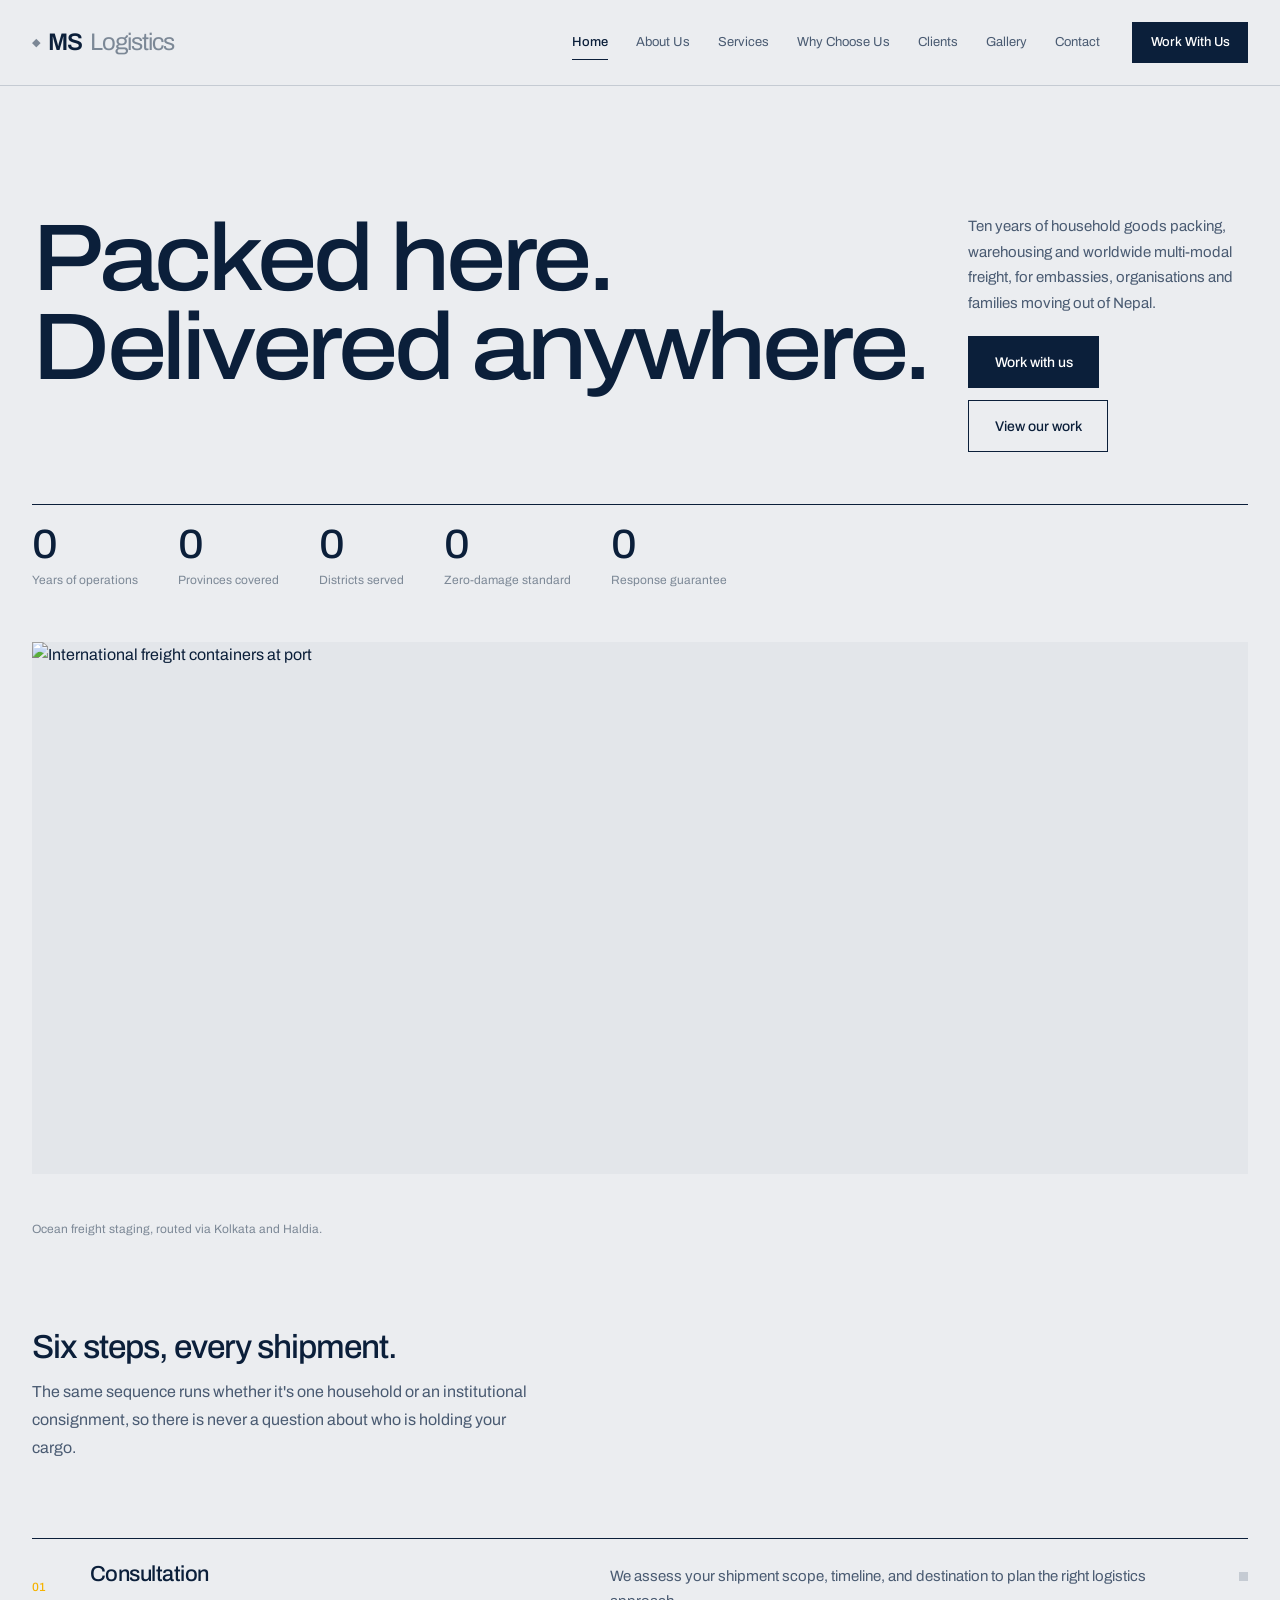
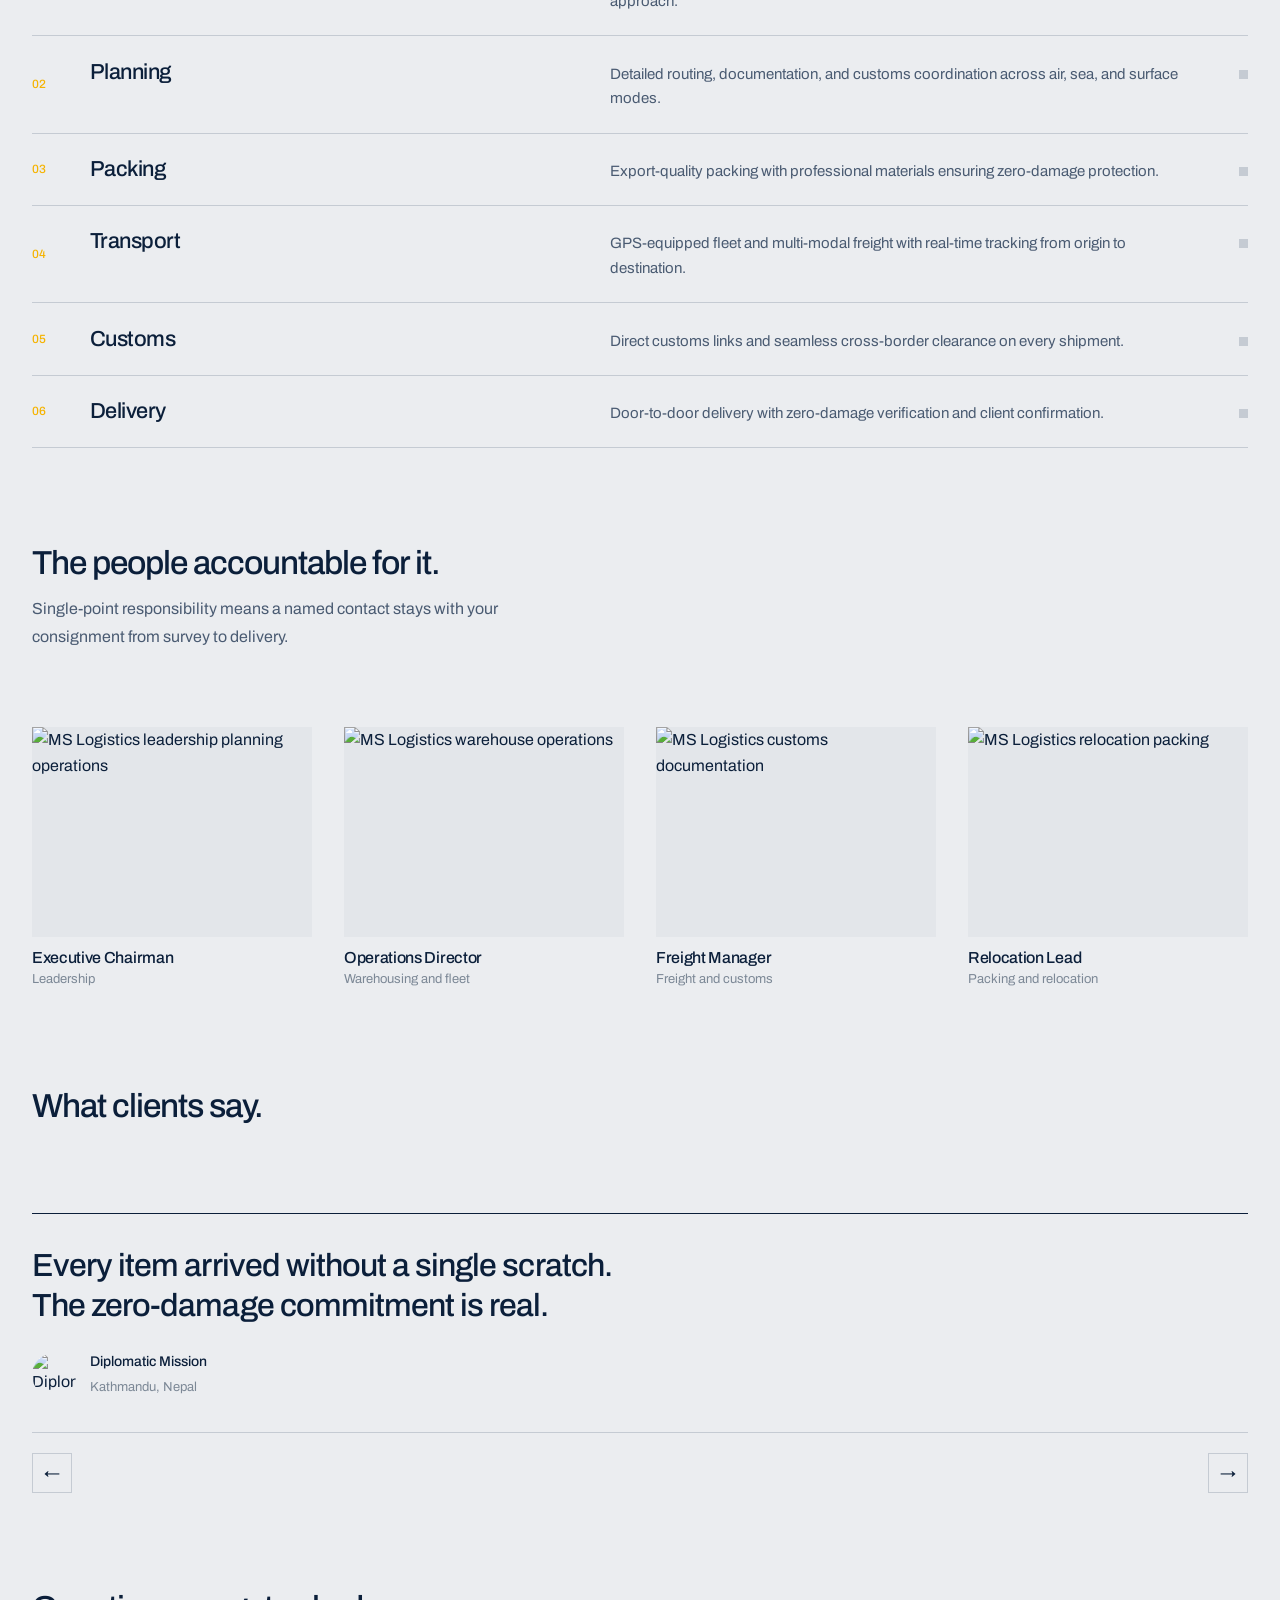
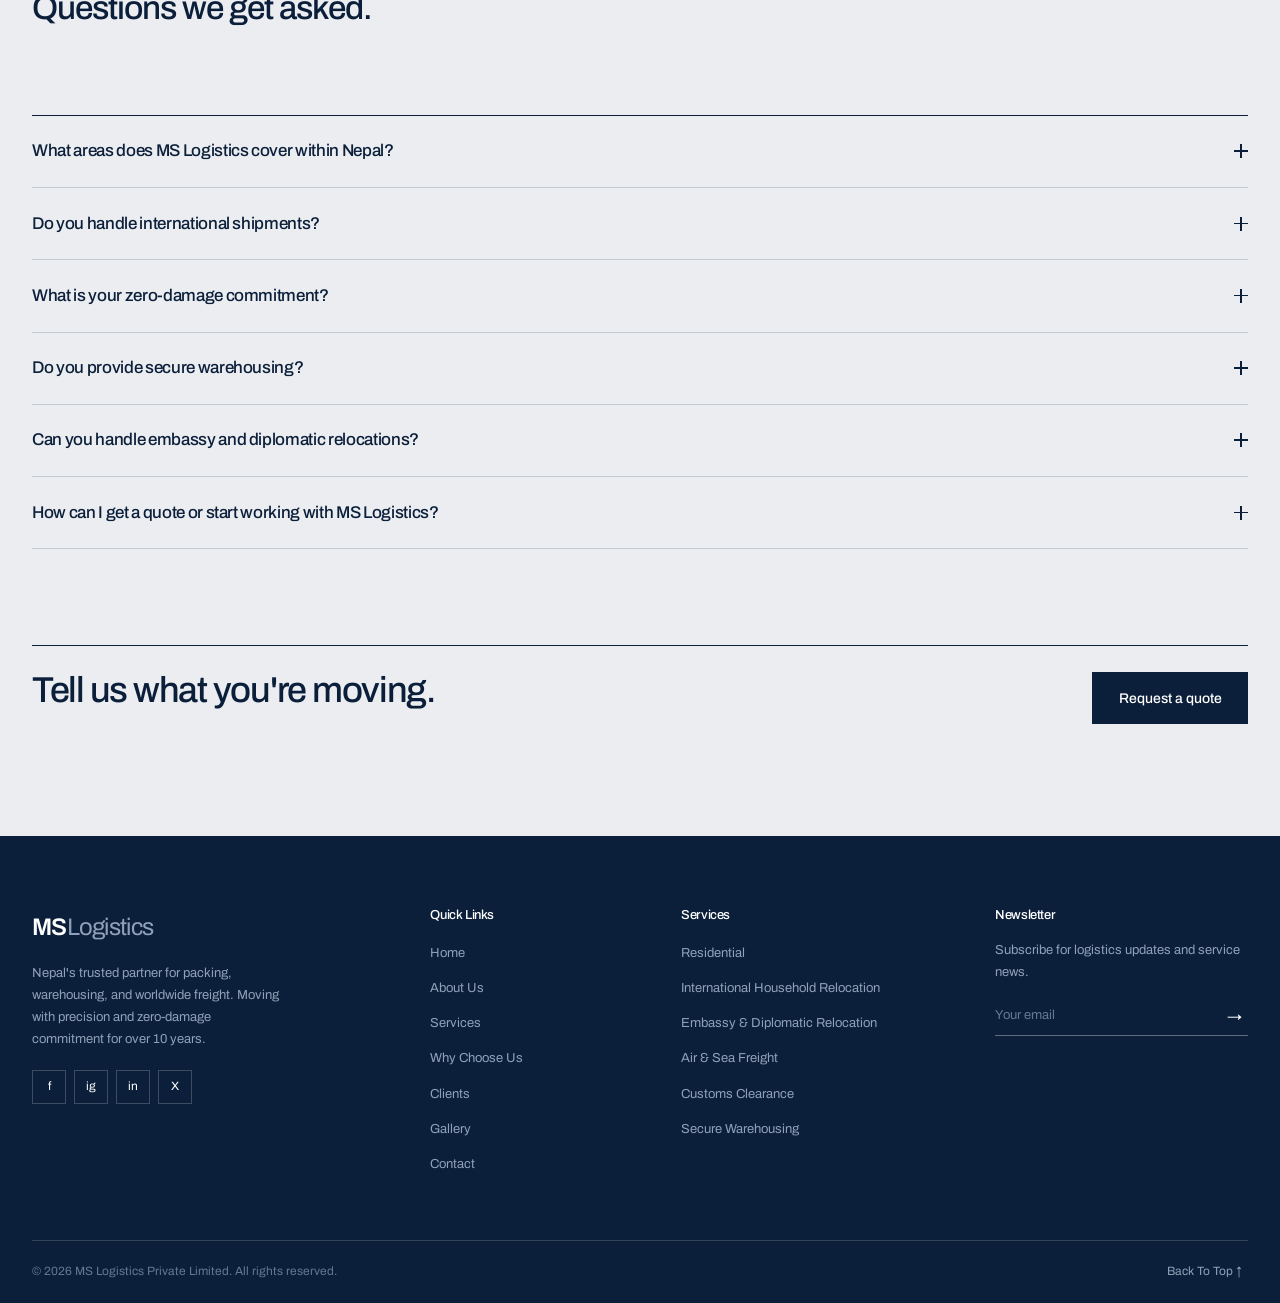
==== index.html @ 6d79c826 "Add files via upload" ====
<!DOCTYPE html>
<html lang="en">
<head>
  <meta charset="UTF-8">
  <meta name="viewport" content="width=device-width, initial-scale=1.0">
  <meta name="description" content="MS Logistics Private Limited. Nepal's trusted partner for packing, warehousing, and worldwide freight. Household relocation, diplomatic moves, customs clearance, and commercial logistics.">
  <meta name="keywords" content="logistics Nepal, relocation Nepal, freight forwarding, warehousing, customs clearance, packing services, international household relocation, embassy relocation, corporate relocation, air freight, sea freight, MS Logistics, cargo Nepal, cross-border logistics">
  <meta name="author" content="MS Logistics Private Limited">
  <meta property="og:title" content="MS Logistics Private Limited | Packing, Warehousing & Worldwide Freight">
  <meta property="og:description" content="Nepal's trusted partner for packing, warehousing, and worldwide freight. From a single-household move to institutional cargo, handled with precision, care, and zero-damage commitment.">
  <meta property="og:type" content="website">
  <meta property="og:image" content="images/freight-containers.jpg">
  <meta name="theme-color" content="#0B1F3A">
  <title>MS Logistics Private Limited | Packing, Warehousing & Worldwide Freight</title>
  <link rel="icon" href="data:image/svg+xml,%3Csvg xmlns='http://www.w3.org/2000/svg' viewBox='0 0 100 100'%3E%3Crect width='100' height='100' rx='20' fill='%230B1F3A'/%3E%3Ctext x='50' y='68' font-family='Archivo,Arial' font-size='52' font-weight='800' fill='white' text-anchor='middle'%3EMS%3C/text%3E%3C/svg%3E">
  <link rel="preconnect" href="https://fonts.googleapis.com">
  <link rel="preconnect" href="https://fonts.gstatic.com" crossorigin>
  <link href="https://fonts.googleapis.com/css2?family=Archivo:wdth,wght@75..125,400..700&display=swap" rel="stylesheet">
  <link rel="stylesheet" href="css/style.css">
  <link rel="stylesheet" href="css/animations.css">
  <link rel="stylesheet" href="css/responsive.css">
</head>
<body>

  <!-- Loading Screen -->
  <div class="loader" id="loader" aria-hidden="true">
    <div class="loader__inner">
      <div class="loader__logo">MS<span>Logistics</span></div>
      <div class="loader__bar">
        <div class="loader__progress" id="loaderProgress"></div>
      </div>
      <p class="loader__text">Moving With Precision...</p>
    </div>
  </div>

  <!-- Scroll Progress Bar -->
  <div class="scroll-progress" id="scrollProgress" role="progressbar" aria-valuemin="0" aria-valuemax="100" aria-valuenow="0" aria-label="Page scroll progress"></div>

  <!-- Header -->
  <header class="header" id="header" role="banner">
    <div class="container header__container">
      <a href="index.html" class="header__logo" aria-label="MS Logistics Private Limited Home">
        <span class="header__logo-icon">&#9670;</span>
        MS<span>Logistics</span>
      </a>
      <nav class="header__nav" id="mainNav" role="navigation" aria-label="Main navigation">
        <ul class="header__menu">
          <li><a href="index.html" class="header__link active">Home</a></li>
          <li><a href="about-us.html" class="header__link">About Us</a></li>
          <li><a href="services.html" class="header__link">Services</a></li>
          <li><a href="why-choose-us.html" class="header__link">Why Choose Us</a></li>
          <li><a href="clients.html" class="header__link">Clients</a></li>
          <li><a href="gallery.html" class="header__link">Gallery</a></li>
          <li><a href="contact.html" class="header__link">Contact</a></li>
        </ul>
      </nav>
      <a href="contact.html" class="btn btn--primary header__cta">Work With Us</a>
      <button class="header__hamburger" id="hamburgerBtn" aria-label="Toggle menu" aria-expanded="false" aria-controls="mainNav">
        <span></span>
        <span></span>
        <span></span>
      </button>
    </div>
  </header>

  <main id="main">

    <section class="lede">
      <div class="container grid12">
        <div class="lede__head">
          <h1 class="lede__title">
            <span class="line"><span>Packed here.</span></span>
            <span class="line"><span>Delivered anywhere.</span></span>
          </h1>
        </div>
        <div class="lede__aside">
          <p class="lede__text">Ten years of household goods packing, warehousing and worldwide multi-modal freight, for embassies, organisations and families moving out of Nepal.</p>
          <div class="lede__actions">
            <a href="contact.html" class="btn btn--primary">Work with us</a>
            <a href="gallery.html" class="btn btn--outline">View our work</a>
          </div>
        </div>
      </div>
    </section>

    <section class="lede" id="stats" style="padding-top:0">
      <div class="container grid12">
        <div class="figures" style="margin-top:0">
          <div class="stats__item">
            <span class="stats__number" data-target="10" data-suffix="+">0</span>
            <span class="stats__label">Years of operations</span>
          </div>
          <div class="stats__item">
            <span class="stats__number" data-target="7" data-suffix="">0</span>
            <span class="stats__label">Provinces covered</span>
          </div>
          <div class="stats__item">
            <span class="stats__number" data-target="77" data-suffix="">0</span>
            <span class="stats__label">Districts served</span>
          </div>
          <div class="stats__item">
            <span class="stats__number" data-target="100" data-suffix="%">0</span>
            <span class="stats__label">Zero-damage standard</span>
          </div>
          <div class="stats__item">
            <span class="stats__number" data-target="24" data-suffix="/7">0</span>
            <span class="stats__label">Response guarantee</span>
          </div>
        </div>
      </div>
    </section>

    <section class="band">
      <div class="container grid12">
        <div class="band__media">
          <img src="images/freight-containers.jpg" alt="International freight containers at port">
          <div class="curtain"></div>
        </div>
        <p class="band__caption">Ocean freight staging, routed via Kolkata and Haldia.</p>
      </div>
    </section>

    <section class="manifest" id="process">
      <div class="container grid12">
        <div class="blockhead">
          <h2 class="blockhead__title">Six steps, every shipment.</h2>
          <p class="blockhead__desc">The same sequence runs whether it's one household or an institutional consignment, so there is never a question about who is holding your cargo.</p>
        </div>
        <ul class="manifest__list">
        <li class="row" style="--i:0">
          <span class="row__index">01</span>
          <span class="row__claim">Consultation</span>
          <span class="row__proof">We assess your shipment scope, timeline, and destination to plan the right logistics approach.</span>
          <span class="row__mark" aria-hidden="true"></span>
        </li>
        <li class="row" style="--i:1">
          <span class="row__index">02</span>
          <span class="row__claim">Planning</span>
          <span class="row__proof">Detailed routing, documentation, and customs coordination across air, sea, and surface modes.</span>
          <span class="row__mark" aria-hidden="true"></span>
        </li>
        <li class="row" style="--i:2">
          <span class="row__index">03</span>
          <span class="row__claim">Packing</span>
          <span class="row__proof">Export-quality packing with professional materials ensuring zero-damage protection.</span>
          <span class="row__mark" aria-hidden="true"></span>
        </li>
        <li class="row" style="--i:3">
          <span class="row__index">04</span>
          <span class="row__claim">Transport</span>
          <span class="row__proof">GPS-equipped fleet and multi-modal freight with real-time tracking from origin to destination.</span>
          <span class="row__mark" aria-hidden="true"></span>
        </li>
        <li class="row" style="--i:4">
          <span class="row__index">05</span>
          <span class="row__claim">Customs</span>
          <span class="row__proof">Direct customs links and seamless cross-border clearance on every shipment.</span>
          <span class="row__mark" aria-hidden="true"></span>
        </li>
        <li class="row" style="--i:5">
          <span class="row__index">06</span>
          <span class="row__claim">Delivery</span>
          <span class="row__proof">Door-to-door delivery with zero-damage verification and client confirmation.</span>
          <span class="row__mark" aria-hidden="true"></span>
        </li>
        </ul>
      </div>
    </section>

    <section class="manifest">
      <div class="container grid12">
        <div class="blockhead">
          <h2 class="blockhead__title">The people accountable for it.</h2>
          <p class="blockhead__desc">Single-point responsibility means a named contact stays with your consignment from survey to delivery.</p>
        </div>
        <div class="plates plates--4">
          <article class="plate">
            <div class="plate__media"><img src="images/logistics-office.jpg" alt="MS Logistics leadership planning operations" loading="lazy"></div>
            <h3 class="plate__name">Executive Chairman</h3>
            <p class="plate__meta">Leadership</p>
          </article>
          <article class="plate">
            <div class="plate__media"><img src="images/secure-warehouse.jpg" alt="MS Logistics warehouse operations" loading="lazy"></div>
            <h3 class="plate__name">Operations Director</h3>
            <p class="plate__meta">Warehousing and fleet</p>
          </article>
          <article class="plate">
            <div class="plate__media"><img src="images/relocation-packing.jpg" alt="MS Logistics customs documentation" loading="lazy"></div>
            <h3 class="plate__name">Freight Manager</h3>
            <p class="plate__meta">Freight and customs</p>
          </article>
          <article class="plate">
            <div class="plate__media"><img src="images/relocation-packing-v2.jpg" alt="MS Logistics relocation packing" loading="lazy"></div>
            <h3 class="plate__name">Relocation Lead</h3>
            <p class="plate__meta">Packing and relocation</p>
          </article>
        </div>
      </div>
    </section>

    <section class="manifest" id="testimonials">
      <div class="container grid12">
        <div class="blockhead">
          <h2 class="blockhead__title">What clients say.</h2>
        </div>
        <div class="full testimonials__slider" id="testimonialSlider">
          <div class="testimonials__track" id="testimonialTrack">
            <div class="testimonial-slide">
              <blockquote class="testimonial-slide__text">Every item arrived without a single scratch. The zero-damage commitment is real.</blockquote>
              <div class="testimonial-slide__author">
                <img src="images/logistics-office.jpg" alt="Diplomatic mission representative" class="testimonial-slide__photo" loading="lazy">
                <div><strong>Diplomatic Mission</strong><span>Kathmandu, Nepal</span></div>
              </div>
            </div>
            <div class="testimonial-slide">
              <blockquote class="testimonial-slide__text">Our household move from Nepal to India was coordinated flawlessly, clearance included.</blockquote>
              <div class="testimonial-slide__author">
                <img src="images/relocation-packing-v2.jpg" alt="Relocation client" class="testimonial-slide__photo" loading="lazy">
                <div><strong>Relocating Family</strong><span>Kathmandu to New Delhi</span></div>
              </div>
            </div>
            <div class="testimonial-slide">
              <blockquote class="testimonial-slide__text">They finished our office move ahead of schedule with zero business disruption.</blockquote>
              <div class="testimonial-slide__author">
                <img src="images/cargo-truck.jpg" alt="Corporate logistics client" class="testimonial-slide__photo" loading="lazy">
                <div><strong>Corporate Client</strong><span>Lalitpur, Nepal</span></div>
              </div>
            </div>
            <div class="testimonial-slide">
              <blockquote class="testimonial-slide__text">Climate-controlled storage with full inventory tracking. Complete peace of mind.</blockquote>
              <div class="testimonial-slide__author">
                <img src="images/freight-containers.jpg" alt="INGO operations client" class="testimonial-slide__photo" loading="lazy">
                <div><strong>INGO Operations</strong><span>Kathmandu, Nepal</span></div>
              </div>
            </div>
          </div>
          <div class="testimonials__controls">
            <button class="testimonials__btn testimonials__btn--prev" id="testimonialPrev" aria-label="Previous testimonial">&larr;</button>
            <div class="testimonials__dots" id="testimonialDots" role="tablist" aria-label="Testimonial navigation"></div>
            <button class="testimonials__btn testimonials__btn--next" id="testimonialNext" aria-label="Next testimonial">&rarr;</button>
          </div>
        </div>
      </div>
    </section>

    <section class="manifest" id="faq">
      <div class="container grid12">
        <div class="blockhead">
          <h2 class="blockhead__title">Questions we get asked.</h2>
        </div>
        <div class="full faq__list" id="faqList">
          <div class="faq__item">
            <button class="faq__question" aria-expanded="false">
              <span>What areas does MS Logistics cover within Nepal?</span>
              <span class="faq__icon" aria-hidden="true"></span>
            </button>
            <div class="faq__answer">
              <p>We cover all 7 provinces and 77 districts of Nepal, from Mechi to Mahakali, and across Terai to Mountain regions. Our domestic network ensures door-to-door delivery nationwide.</p>
            </div>
          </div>
          <div class="faq__item">
            <button class="faq__question" aria-expanded="false">
              <span>Do you handle international shipments?</span>
              <span class="faq__icon" aria-hidden="true"></span>
            </button>
            <div class="faq__answer">
              <p>Yes. We provide global air freight via Tribhuvan International Airport (TIA) and ocean freight via Kolkata and Haldia ports, with full cross-border customs coordination including shipments to India.</p>
            </div>
          </div>
          <div class="faq__item">
            <button class="faq__question" aria-expanded="false">
              <span>What is your zero-damage commitment?</span>
              <span class="faq__icon" aria-hidden="true"></span>
            </button>
            <div class="faq__answer">
              <p>Our zero-damage standard means absolute accountability and single-point responsibility on every shipment. We use export-quality packing and professional handling to ensure your goods arrive intact.</p>
            </div>
          </div>
          <div class="faq__item">
            <button class="faq__question" aria-expanded="false">
              <span>Do you provide secure warehousing?</span>
              <span class="faq__icon" aria-hidden="true"></span>
            </button>
            <div class="faq__answer">
              <p>Yes. We operate climate-controlled, GPS-monitored storage hubs in New Baneshwor (Kathmandu) and Balkumari (Lalitpur) with 24/7 security and full inventory tracking.</p>
            </div>
          </div>
          <div class="faq__item">
            <button class="faq__question" aria-expanded="false">
              <span>Can you handle embassy and diplomatic relocations?</span>
              <span class="faq__icon" aria-hidden="true"></span>
            </button>
            <div class="faq__answer">
              <p>Absolutely. We provide confidential, protocol-aware diplomatic moves with direct customs links and secure, discreet handling trusted by embassies and diplomatic missions.</p>
            </div>
          </div>
          <div class="faq__item">
            <button class="faq__question" aria-expanded="false">
              <span>How can I get a quote or start working with MS Logistics?</span>
              <span class="faq__icon" aria-hidden="true"></span>
            </button>
            <div class="faq__answer">
              <p>Reach out via our contact form, email mslogistic145@gmail.com, or call +977-9801812221 or +977-9840267963. Our team responds 24/7 to coordinate your shipment.</p>
            </div>
          </div>
        </div>
      </div>
    </section>

    <section class="close">
      <div class="container grid12">
        <div class="close__inner close__inner--wide">
          <p class="close__text">Tell us what you're moving.</p>
          <a href="contact.html" class="btn btn--primary">Request a quote</a>
        </div>
      </div>
    </section>

  </main>

  <!-- Footer -->
  <footer class="footer" role="contentinfo">
    <div class="container">
      <div class="footer__grid">
        <div class="footer__col">
          <a href="index.html" class="footer__logo">MS<span>Logistics</span></a>
          <p class="footer__desc">Nepal's trusted partner for packing, warehousing, and worldwide freight. Moving with precision and zero-damage commitment for over 10 years.</p>
          <div class="footer__social">
            <a href="#" aria-label="Facebook">f</a>
            <a href="#" aria-label="Instagram">ig</a>
            <a href="#" aria-label="LinkedIn">in</a>
            <a href="#" aria-label="Twitter">X</a>
          </div>
        </div>
        <div class="footer__col">
          <h4 class="footer__title">Quick Links</h4>
          <ul class="footer__links">
            <li><a href="index.html">Home</a></li>
            <li><a href="about-us.html">About Us</a></li>
            <li><a href="services.html">Services</a></li>
            <li><a href="why-choose-us.html">Why Choose Us</a></li>
            <li><a href="clients.html">Clients</a></li>
            <li><a href="gallery.html">Gallery</a></li>
            <li><a href="contact.html">Contact</a></li>
          </ul>
        </div>
        <div class="footer__col">
          <h4 class="footer__title">Services</h4>
          <ul class="footer__links">
            <li><a href="services.html">Residential</a></li>
            <li><a href="services.html">International Household Relocation</a></li>
            <li><a href="services.html">Embassy &amp; Diplomatic Relocation</a></li>
            <li><a href="services.html">Air &amp; Sea Freight</a></li>
            <li><a href="services.html">Customs Clearance</a></li>
            <li><a href="services.html">Secure Warehousing</a></li>
          </ul>
        </div>
        <div class="footer__col">
          <h4 class="footer__title">Newsletter</h4>
          <p class="footer__newsletter-text">Subscribe for logistics updates and service news.</p>
          <form class="footer__newsletter" id="newsletterForm">
            <input type="email" placeholder="Your email" aria-label="Email for newsletter" required>
            <button type="submit" aria-label="Subscribe">&#8594;</button>
          </form>
        </div>
      </div>
      <div class="footer__bottom">
        <p>&copy; 2026 MS Logistics Private Limited. All rights reserved.</p>
        <button class="footer__top" id="backToTop" aria-label="Back to top">Back To Top &#8593;</button>
      </div>
    </div>
  </footer>

  <!-- Custom Cursor -->
  <div class="cursor-dot" id="cursorDot" aria-hidden="true"></div>
  <div class="cursor-ring" id="cursorRing" aria-hidden="true"></div>

  <script src="js/main.js" defer></script>
  <script src="js/animation.js" defer></script>
  <script src="js/interact.js" defer></script>
  <script src="js/enhance.js" defer></script>
  <script src="js/counter.js" defer></script>
  <script src="js/slider.js" defer></script>
  <script src="js/faq.js" defer></script>
</body>
</html>
---- css/style.css ----
/* ==========================================================================
   MS Logistics — style.css
   Manifest system: navy on paper grey, hairline rules, Archivo.
   Class names match the existing markup, so the site JS keeps working.
   ========================================================================== */

:root{
  --ink:#0B1F3A;
  --ink-70:#4A5B72;
  --ink-45:#7C8896;
  --rule:#C5CBD3;
  --rule-soft:#D7DCE2;
  --paper:#EBEDF0;
  --field:#E3E6EA;
  --object:#F4F6F8;
  --signal:#F5B301;
  --white:#FFFFFF;

  --gutter:2rem;
  --maxw:1320px;
  --header-h:72px;
  --ease:cubic-bezier(.22,.61,.36,1);
}

*,*::before,*::after{box-sizing:border-box}

html{
  -webkit-text-size-adjust:100%;
  scroll-behavior:smooth;
  scroll-padding-top:6rem;
}

body{
  margin:0;
  background:var(--paper);
  color:var(--ink);
  font-family:"Archivo",system-ui,-apple-system,"Segoe UI",sans-serif;
  font-size:1rem;
  line-height:1.65;
  -webkit-font-smoothing:antialiased;
  overflow-x:hidden;
}

body.nav-open{overflow:hidden}

h1,h2,h3,h4{margin:0 0 .6em;font-weight:500;line-height:1.15;letter-spacing:-.03em;color:var(--ink)}
p{margin:0 0 1rem}
ul{margin:0;padding:0;list-style:none}
a{color:inherit;text-decoration:none;transition:color .2s var(--ease)}
img{display:block;max-width:100%;height:auto}
button{font:inherit;color:inherit;background:none;border:0;cursor:pointer}
:focus-visible{outline:2px solid var(--ink);outline-offset:4px}

.container{width:100%;max-width:var(--maxw);margin-inline:auto;padding-inline:var(--gutter)}

/* Section furniture ---------------------------------------------------- */

.section{padding-block:clamp(3.5rem,8vw,7rem)}
.section--grey{background:var(--field)}

.section__header{max-width:64ch;margin-bottom:clamp(2rem,4vw,3.25rem)}
.section__tag{display:block;margin-bottom:.75rem;font-size:.8125rem;font-weight:500;color:var(--ink-45)}
.section__title{margin:0 0 1rem;font-size:clamp(1.75rem,3.6vw,2.75rem);font-stretch:106%}
.section__desc{margin:0;font-size:1.0625rem;line-height:1.7;color:var(--ink-70);max-width:60ch}
.section__tag--main{font-size:clamp(1.75rem,3.6vw,2.75rem);font-weight:500;color:var(--ink);padding-bottom:1rem;margin-bottom:1.25rem;position:relative}
.section__tag--main::after{content:"";position:absolute;left:0;bottom:0;width:64px;height:4px;background:var(--signal)}

/* Buttons -------------------------------------------------------------- */

.btn{display:inline-flex;align-items:center;justify-content:center;gap:.5rem;padding:.85rem 1.6rem;font-size:.875rem;font-weight:500;white-space:nowrap;border:1px solid transparent;transition:background .2s var(--ease),color .2s var(--ease),border-color .2s var(--ease)}
.btn--primary{background:var(--ink);color:#fff}
.btn--primary:hover{background:#17395F}
.btn--outline{border-color:var(--ink);color:var(--ink)}
.btn--outline:hover{background:var(--ink);color:#fff}
.btn--white{background:#fff;color:var(--ink)}
.btn--white:hover{background:var(--signal)}
.btn--lg{padding:1rem 2.25rem;font-size:.9375rem}
.btn--full{width:100%}

/* Loader --------------------------------------------------------------- */

.loader{position:fixed;inset:0;z-index:200;display:grid;place-items:center;background:var(--ink)}
.loader.is-done,.loader.loaded,.loader.hidden{opacity:0;visibility:hidden}
.loader__inner{text-align:center}
.loader__logo{font-size:1.5rem;font-weight:600;letter-spacing:-.03em;color:#fff}
.loader__logo span{font-weight:400;color:#8FA1B8}
.loader__bar{width:180px;height:2px;margin:1.1rem auto .8rem;background:rgba(255,255,255,.2);overflow:hidden}
.loader__progress{width:0;height:100%;background:var(--signal)}
.loader__text{margin:0;font-size:.75rem;color:#8FA1B8}

.scroll-progress{position:fixed;top:0;left:0;z-index:120;width:0;height:2px;background:var(--signal)}

/* Header --------------------------------------------------------------- */

.header{position:sticky;top:0;z-index:100;height:var(--header-h);background:var(--paper);border-bottom:1px solid var(--rule)}
.header__container{display:flex;align-items:center;gap:2rem;height:100%}
.header__logo{display:inline-flex;align-items:center;gap:.5rem;font-size:1.0625rem;font-weight:600;letter-spacing:-.03em}
.header__logo span{font-weight:400;color:var(--ink-45)}
.header__logo-icon{font-size:.5rem;color:var(--signal)}
.header__nav{margin-left:auto}
.header__menu{display:flex;align-items:center;gap:1.75rem}
.header__link{position:relative;display:inline-block;padding-block:.4rem;font-size:.8125rem;color:var(--ink-70)}
.header__link:hover{color:var(--ink)}
.header__link.active{color:var(--ink);font-weight:500;box-shadow:inset 0 -1px 0 var(--ink)}
.header__cta{padding:.55rem 1.1rem;font-size:.8125rem}
.header__hamburger{display:none;flex-direction:column;justify-content:center;gap:5px;width:40px;height:40px;margin-left:auto}
.header__hamburger span{display:block;height:1.5px;background:var(--ink);transition:transform .3s var(--ease),opacity .2s var(--ease)}

/* Hero ----------------------------------------------------------------- */

.hero{position:relative;padding-block:clamp(3.5rem,9vw,7rem) clamp(3rem,6vw,5rem);overflow:hidden}
.hero__bg-shapes,.hero__shape{display:none}
.hero__logistics-background{position:absolute;inset:0;pointer-events:none;color:var(--ink);opacity:.13}
.hero__logistics-svg{width:100%;height:100%}
.hero__route{stroke-width:1.2}
.hero__route--optional{opacity:.5}
.hero__route-highlight{stroke-width:2;opacity:.35}
.hero__route-shipment{fill:var(--signal)}
.hero__container{position:relative;display:grid;grid-template-columns:minmax(0,1.05fr) minmax(0,.95fr);gap:clamp(2rem,5vw,4rem);align-items:center}
.hero__title{margin:0 0 1.25rem;font-size:clamp(2.25rem,5.6vw,4.5rem);line-height:.98;font-weight:500;font-stretch:110%;letter-spacing:-.045em}
.hero__title-accent{display:block}
.hero__typing{display:block;color:var(--ink-45)}
.hero__desc{max-width:48ch;font-size:1rem;line-height:1.7;color:var(--ink-70)}
.hero__buttons{display:flex;flex-wrap:wrap;gap:.75rem;margin-top:1.75rem}
.hero__badge,.hero__trust{display:none}
.hero__visual{position:relative}
.hero__image-wrapper{overflow:hidden;background:var(--field)}
.hero__image{width:100%;aspect-ratio:4/3;object-fit:cover}
.hero__float-card{position:absolute;padding:.85rem 1rem;max-width:210px}
.hero__float-card strong{display:block;font-size:.9375rem;font-weight:500}
.hero__float-card span{display:block;font-size:.75rem;line-height:1.5;color:#B7C4D3}
.hero__float-stars{display:none}
.hero__float-card--1{top:1rem;left:-1rem}
.hero__float-card--2{bottom:4.5rem;right:-1rem}
.hero__float-card--3{bottom:1rem;left:1.5rem}
.glass{background:rgba(11,31,58,.92);color:#fff;border:1px solid rgba(255,255,255,.16)}

/* Stats ---------------------------------------------------------------- */

.stats{padding-bottom:clamp(3rem,6vw,5rem)}
.stats__container{display:grid;grid-template-columns:repeat(5,minmax(0,1fr));gap:1.5rem;padding-top:1.5rem;border-top:1px solid var(--ink)}
.stats__number{display:block;font-size:clamp(1.5rem,2.8vw,2.5rem);font-weight:500;font-stretch:106%;letter-spacing:-.04em;line-height:1}
.stats__label{display:block;margin-top:.4rem;font-size:.75rem;color:var(--ink-45)}

/* Process timeline ----------------------------------------------------- */

.timeline{position:relative;display:grid;grid-template-columns:repeat(3,minmax(0,1fr));border-top:1px solid var(--ink)}
.timeline__line{display:none}
.timeline__item{padding:1.5rem 1.5rem 1.75rem 0;border-bottom:1px solid var(--rule)}
.timeline__item + .timeline__item{border-left:1px solid var(--rule);padding-left:1.5rem}
.timeline__number{font-size:.75rem;font-weight:500;color:var(--signal);margin-bottom:.75rem}
.timeline__icon{display:none}
.timeline__title{margin:0 0 .4rem;font-size:1.125rem}
.timeline__desc{margin:0;font-size:.875rem;line-height:1.65;color:var(--ink-70)}

/* Video band ----------------------------------------------------------- */

.video-section{position:relative;padding-block:clamp(4rem,9vw,7rem);overflow:hidden}
.video-section__bg{position:absolute;inset:0;background:var(--ink)}
.video-section__bg img{width:100%;height:100%;object-fit:cover;opacity:.35}
.video-section__overlay{position:absolute;inset:0;background:rgba(11,31,58,.55)}
.video-section__content{position:relative;max-width:44ch}
.video-section__title{color:#fff;font-size:clamp(1.75rem,3.4vw,2.5rem)}
.video-section__desc{color:#C4D0DE;font-size:1rem}
.video-section__play{display:inline-grid;place-items:center;width:58px;height:58px;margin-top:1rem;border:1px solid rgba(255,255,255,.5);color:#fff;transition:background .2s var(--ease),color .2s var(--ease)}
.video-section__play:hover{background:#fff;color:var(--ink)}

/* Team ----------------------------------------------------------------- */

.team__grid{display:grid;grid-template-columns:repeat(4,minmax(0,1fr));gap:var(--gutter)}
.team-card__image{position:relative;overflow:hidden;background:var(--object)}
.team-card__image img{width:100%;aspect-ratio:3/4;object-fit:cover;transition:transform .6s var(--ease)}
.team-card:hover .team-card__image img{transform:scale(1.03)}
.team-card__social{position:absolute;left:0;right:0;bottom:0;display:flex;gap:.5rem;padding:.75rem;background:rgba(11,31,58,.9);transform:translateY(100%);transition:transform .3s var(--ease)}
.team-card:hover .team-card__social{transform:none}
.team-card__social a{font-size:.75rem;color:#fff}
.team-card__name{margin:.9rem 0 .15rem;font-size:1rem}
.team-card__role{margin:0;font-size:.8125rem;color:var(--ink-45)}

/* Testimonials --------------------------------------------------------- */

.testimonials__slider{overflow:hidden;border-top:1px solid var(--ink);padding-top:2rem}
.testimonials__track{display:flex;transition:transform .6s var(--ease)}
.testimonial-slide{flex:0 0 100%;padding-right:var(--gutter)}
.testimonial-slide__stars{display:none}
.testimonial-slide__text{margin:0 0 1.5rem;max-width:34ch;font-size:clamp(1.25rem,2.6vw,2rem);font-weight:500;line-height:1.25;letter-spacing:-.03em}
.testimonial-slide__author{display:flex;align-items:center;gap:.85rem}
.testimonial-slide__photo{width:44px;height:44px;object-fit:cover;border-radius:50%}
.testimonial-slide__author strong{display:block;font-size:.875rem;font-weight:500}
.testimonial-slide__author span{font-size:.8125rem;color:var(--ink-45)}
.testimonials__controls{display:flex;align-items:center;gap:1rem;margin-top:2rem;padding-top:1.25rem;border-top:1px solid var(--rule)}
.testimonials__btn{width:40px;height:40px;border:1px solid var(--rule);transition:background .2s var(--ease),color .2s var(--ease)}
.testimonials__btn:hover{background:var(--ink);color:#fff;border-color:var(--ink)}
.testimonials__dots{display:flex;gap:.5rem;margin-left:auto}
.testimonials__dots button{width:8px;height:8px;background:var(--rule)}
.testimonials__dots button.active{background:var(--signal)}

/* FAQ ------------------------------------------------------------------ */

.faq__list{border-top:1px solid var(--ink)}
.faq__item{border-bottom:1px solid var(--rule)}
.faq__question{display:flex;align-items:center;justify-content:space-between;gap:1.5rem;width:100%;padding:1.35rem 0;text-align:left;font-size:1.0625rem;font-weight:500;letter-spacing:-.02em;transition:padding-left .25s var(--ease)}
.faq__question:hover{padding-left:.6rem}
.faq__icon{position:relative;flex:none;width:14px;height:14px}
.faq__icon::before,.faq__icon::after{content:"";position:absolute;background:var(--ink);transition:transform .3s var(--ease)}
.faq__icon::before{top:6px;left:0;width:14px;height:1.5px}
.faq__icon::after{left:6px;top:0;width:1.5px;height:14px}
.faq__question[aria-expanded="true"] .faq__icon::after{transform:scaleY(0)}
.faq__answer{max-height:0;overflow:hidden;transition:max-height .4s var(--ease)}
.faq__answer p{margin:0 0 1.35rem;max-width:70ch;font-size:.9375rem;line-height:1.7;color:var(--ink-70)}

/* Call to action ------------------------------------------------------- */

.cta{padding-block:clamp(3.5rem,7vw,6rem);background:var(--ink);color:#fff}
.cta__shapes,.cta__shape{display:none}
.cta__container{max-width:34ch}
.cta__title{color:#fff;font-size:clamp(1.75rem,3.6vw,2.75rem)}
.cta__desc{color:#B7C4D3;font-size:1rem;margin-bottom:1.75rem}

/* About ---------------------------------------------------------------- */

.about__grid{display:grid;grid-template-columns:minmax(0,.85fr) minmax(0,1.15fr);gap:clamp(2rem,5vw,4rem);align-items:start}
.about__collage{display:grid;gap:var(--gutter)}
.about__img{width:100%;object-fit:cover;background:var(--field)}
.about__img--main{aspect-ratio:4/5}
.about__img--secondary{aspect-ratio:4/3}
.about__text{font-size:1.0625rem;line-height:1.75;color:var(--ink-70);max-width:60ch}
.about__mission{display:grid;grid-template-columns:repeat(2,minmax(0,1fr));gap:var(--gutter);margin:2rem 0;padding-top:1.5rem;border-top:1px solid var(--ink)}
.about__mission-item h3{margin:0 0 .5rem;font-size:1rem}
.about__mission-item p{margin:0;font-size:.875rem;line-height:1.7;color:var(--ink-70)}
.about__promise{padding-top:1.5rem;border-top:1px solid var(--rule);font-size:.9375rem;line-height:1.75;color:var(--ink-70)}
.about__promise strong{color:var(--ink);font-weight:500}
.about__features{display:grid;grid-template-columns:repeat(4,minmax(0,1fr));gap:1rem;margin-top:2rem}
.about__feature-icon{display:none}
.about__feature-card h4{margin:0 0 .25rem;font-size:.9375rem}
.about__feature-card p{margin:0;font-size:.8125rem;color:var(--ink-45)}
.about__badge{display:flex;align-items:baseline;gap:.6rem}
.about__badge-number{font-size:2rem;font-weight:500;letter-spacing:-.04em}
.about__badge-text{font-size:.8125rem;color:var(--ink-45)}

/* Services stack ------------------------------------------------------- */

.stack-card{background:var(--object);border:1px solid var(--rule)}
.stack-card__image{overflow:hidden;background:var(--field)}
.stack-card__image img{width:100%;height:100%;object-fit:cover}
.stack-card__content{padding:clamp(1.25rem,2.5vw,2rem)}
.stack-card__number{display:block;margin-bottom:.75rem;font-size:.75rem;font-weight:500;color:var(--signal)}
.stack-card__title{margin:0 0 .6rem;font-size:clamp(1.125rem,2vw,1.5rem)}
.stack-card__desc{margin:0 0 1rem;font-size:.9375rem;line-height:1.7;color:var(--ink-70);max-width:60ch}
.stack-card__tags{display:flex;flex-wrap:wrap;gap:.4rem;margin-bottom:1.25rem}
.stack-card__tags span{padding:.3rem .7rem;border:1px solid var(--rule);font-size:.75rem;color:var(--ink-70)}
.stack-card__link{display:inline-flex;align-items:center;gap:.4rem;padding-bottom:.25rem;border-bottom:1px solid var(--ink);font-size:.8125rem;font-weight:500}
.stack-card__link:hover{color:var(--ink-70)}

/* Why choose us -------------------------------------------------------- */

.why__grid{display:grid;grid-template-columns:minmax(0,.9fr) minmax(0,1.1fr);gap:clamp(2rem,5vw,4rem);align-items:center}
.why__visual{position:relative}
.why__image{width:100%;aspect-ratio:4/5;object-fit:cover;background:var(--field)}
.why__visual-badge{position:absolute;right:-1rem;bottom:1.75rem;min-width:160px;padding:1rem 1.25rem}
.why__visual-badge strong{display:block;font-size:2rem;font-weight:500;line-height:1;letter-spacing:-.04em;color:var(--signal)}
.why__visual-badge span{display:block;margin-top:.35rem;font-size:.75rem;color:#C4D0DE}
.why__list{margin-top:2.25rem;border-top:1px solid var(--ink)}
.why__item{position:relative;display:grid;grid-template-columns:26px minmax(0,1fr);gap:1rem;align-items:baseline;padding-block:1.15rem;border-bottom:1px solid var(--rule);transition:background .25s var(--ease),padding-left .25s var(--ease)}
.why__item:hover{background:var(--field);padding-left:.85rem}
.why__icon{align-self:center;width:26px;height:26px;color:var(--ink-45);font-size:.875rem;line-height:1;transition:color .25s var(--ease),transform .25s var(--ease)}
.why__item:hover .why__icon{color:var(--ink);transform:translateX(2px)}
.why__item strong{display:block;font-size:1.0625rem;font-weight:500;letter-spacing:-.02em}
.why__item p{margin:.2rem 0 0;font-size:.875rem;line-height:1.6;color:var(--ink-70)}

/* Gallery -------------------------------------------------------------- */

.projects__filters{display:flex;flex-wrap:wrap;gap:1.25rem;margin-bottom:2rem;padding-bottom:1rem;border-bottom:1px solid var(--rule)}
.projects__filter{font-size:.8125rem;color:var(--ink-45);padding-bottom:.35rem;transition:color .2s var(--ease),box-shadow .2s var(--ease)}
.projects__filter:hover{color:var(--ink)}
.projects__filter.active{color:var(--ink);font-weight:500;box-shadow:inset 0 -1px 0 var(--ink)}
.projects__grid{display:grid;grid-template-columns:repeat(3,minmax(0,1fr));gap:var(--gutter)}
.project-card__image{position:relative;overflow:hidden;background:var(--object)}
.project-card__image img{width:100%;aspect-ratio:4/3;object-fit:cover;transition:transform .6s var(--ease)}
.project-card:hover .project-card__image img{transform:scale(1.04)}
.project-card__overlay{position:absolute;inset:auto 0 0 0;padding:1.1rem 1.25rem;background:rgba(11,31,58,.93);color:#fff;transform:translateY(100%);transition:transform .35s var(--ease)}
.project-card:hover .project-card__overlay,.project-card:focus-within .project-card__overlay{transform:none}
.project-card__title{margin:0 0 .15rem;font-size:1.0625rem;color:#fff}
.project-card__location{margin:0 0 .6rem;font-size:.75rem;color:#8FA1B8}
.project-card__meta{display:flex;flex-wrap:wrap;gap:.4rem;margin-bottom:.6rem}
.project-card__meta span{padding:.2rem .55rem;border:1px solid rgba(255,255,255,.28);font-size:.6875rem}
.project-card__desc{margin:0 0 .85rem;font-size:.8125rem;line-height:1.6;color:#C4D0DE}
.project-card__btn{padding-bottom:.2rem;border-bottom:1px solid var(--signal);font-size:.75rem;font-weight:500;color:#fff}

/* Clients marquee ------------------------------------------------------ */

.clients{padding-block:clamp(3rem,7vw,5.5rem);border-block:1px solid var(--rule);overflow:hidden}
.clients__track-wrapper{overflow:hidden}
.clients__track{display:flex;gap:3.5rem;width:max-content}
.clients__logo{font-size:clamp(1.125rem,2.2vw,1.75rem);font-weight:500;letter-spacing:-.03em;color:var(--ink-45);white-space:nowrap}
.clients__logo span{display:block;font-size:.75rem;font-weight:400;letter-spacing:0;color:var(--ink-45)}

/* Contact -------------------------------------------------------------- */

.contact__grid{display:grid;grid-template-columns:minmax(0,.85fr) minmax(0,1.15fr);gap:clamp(2rem,5vw,4rem);align-items:start}
.contact__item{padding-block:1rem;border-bottom:1px solid var(--rule)}
.contact__item:first-child{border-top:1px solid var(--ink)}
.contact__icon{display:none}
.contact__item h3{margin:0 0 .2rem;font-size:.8125rem;font-weight:500;color:var(--ink-45)}
.contact__item p{margin:0;font-size:1rem}
.contact__item a:hover{color:var(--ink-70)}
.contact__map{margin-top:1.5rem;aspect-ratio:4/3;background:var(--field);border:1px solid var(--rule)}
.contact__map iframe{width:100%;height:100%;border:0;display:block;filter:grayscale(1) contrast(.95)}
.contact__form{display:grid;gap:1.25rem;align-content:start}
.form__row{display:grid;grid-template-columns:repeat(2,minmax(0,1fr));gap:1.25rem}
.form__group{display:grid;gap:.4rem}
.form__group label{font-size:.75rem;font-weight:500;color:var(--ink-45)}
.form__group input,.form__group select,.form__group textarea{
  width:100%;padding:.7rem 0;font:inherit;font-size:.9375rem;color:var(--ink);
  background:none;border:0;border-bottom:1px solid var(--rule);border-radius:0;
  transition:border-color .2s var(--ease);
}
.form__group textarea{resize:vertical}
.form__group input::placeholder,.form__group textarea::placeholder{color:var(--ink-45)}
.form__group input:focus,.form__group select:focus,.form__group textarea:focus{outline:none;border-bottom-color:var(--ink)}
.form__error{font-size:.75rem;color:#A32D2D}
.form__success{display:flex;align-items:center;gap:.6rem;padding:1rem;background:var(--field);border-left:2px solid var(--signal)}
.form__success p{margin:0;font-size:.875rem}
.form__success[hidden]{display:none}

/* Modal ---------------------------------------------------------------- */

.modal{position:fixed;inset:0;z-index:150;display:grid;place-items:center;padding:var(--gutter)}
.modal[hidden]{display:none}
.modal__backdrop{position:absolute;inset:0;background:rgba(11,31,58,.75)}
.modal__content{position:relative;width:min(760px,100%);max-height:86vh;overflow-y:auto;padding:2rem;background:var(--paper)}
.modal__close{position:absolute;top:.75rem;right:1rem;font-size:1.5rem;line-height:1;color:var(--ink-45)}
.modal__close:hover{color:var(--ink)}
.modal__video-wrapper{aspect-ratio:16/9}
.modal__video-wrapper iframe{width:100%;height:100%;border:0}

/* Footer --------------------------------------------------------------- */

.footer{background:var(--ink);color:#fff;padding-top:clamp(3rem,6vw,4.5rem)}
.footer__grid{display:grid;grid-template-columns:1.7fr 1fr 1.3fr 1.2fr;gap:2.5rem}
.footer__logo{font-size:1.0625rem;font-weight:600;letter-spacing:-.03em}
.footer__logo span{font-weight:400;color:#8FA1B8}
.footer__desc{margin-top:.9rem;font-size:.8125rem;line-height:1.7;color:#8FA1B8;max-width:36ch}
.footer__social{display:flex;gap:.5rem;margin-top:1.25rem}
.footer__social a{display:grid;place-items:center;width:34px;height:34px;border:1px solid rgba(255,255,255,.2);font-size:.75rem;transition:background .2s var(--ease),color .2s var(--ease)}
.footer__social a:hover{background:#fff;color:var(--ink)}
.footer__title{margin:0 0 1rem;font-size:.8125rem;font-weight:500;color:#fff}
.footer__links li + li{margin-top:.55rem}
.footer__links a{font-size:.8125rem;color:#8FA1B8}
.footer__links a:hover{color:#fff}
.footer__newsletter-text{font-size:.8125rem;line-height:1.7;color:#8FA1B8;margin-bottom:.9rem}
.footer__newsletter{display:flex;border-bottom:1px solid rgba(255,255,255,.35)}
.footer__newsletter input{flex:1;min-width:0;padding:.5rem 0;background:none;border:0;font:inherit;font-size:.8125rem;color:#fff}
.footer__newsletter input::placeholder{color:#65788F}
.footer__newsletter input:focus{outline:none}
.footer__newsletter:focus-within{border-bottom-color:var(--signal)}
.footer__newsletter button{padding-left:1rem;font-size:.9375rem}
.footer__bottom{display:flex;align-items:center;justify-content:space-between;gap:1rem;flex-wrap:wrap;margin-top:clamp(2.5rem,5vw,4rem);padding-block:1.25rem;border-top:1px solid rgba(255,255,255,.16)}
.footer__bottom p{margin:0;font-size:.75rem;color:#65788F}
.footer__top{font-size:.75rem;color:#8FA1B8}
.footer__top:hover{color:#fff}

/* Custom cursor -------------------------------------------------------- */

.cursor-dot,.cursor-ring{position:fixed;top:0;left:0;z-index:300;pointer-events:none;border-radius:50%;opacity:0;transition:opacity .3s var(--ease)}
.cursor-dot{width:5px;height:5px;margin:-2.5px 0 0 -2.5px;background:var(--signal)}
.cursor-ring{width:28px;height:28px;margin:-14px 0 0 -14px;border:1px solid var(--ink-45)}
@media (hover:hover) and (pointer:fine){
  .cursor-dot.is-active,.cursor-ring.is-active{opacity:1}
}
@media (hover:none),(pointer:coarse){
  .cursor-dot,.cursor-ring{display:none}
}

/* ==========================================================================
   Manifest page layout (why-choose-us)
   ========================================================================== */

.grid12{display:grid;grid-template-columns:repeat(12,minmax(0,1fr));gap:var(--gutter)}

.lede{padding-block:clamp(3.5rem,10vw,8rem) clamp(2rem,4vw,3.5rem)}
.lede__head{grid-column:1/10}
.lede__title{margin:0;font-size:clamp(2.75rem,7.4vw,6.25rem);line-height:.94;font-weight:500;font-stretch:112%;letter-spacing:-.045em}
.lede__title .line{display:block;overflow:hidden;padding-bottom:.16em;margin-bottom:-.16em}
.lede__aside{grid-column:10/13;align-self:end}
.lede__text{margin:0;font-size:.9375rem;line-height:1.7;color:var(--ink-70)}
.figures{grid-column:1/13;display:flex;flex-wrap:wrap;gap:2.5rem;margin-top:clamp(2.5rem,6vw,4.5rem);padding-top:1.25rem;border-top:1px solid var(--ink)}
.figure__num{font-size:clamp(1.75rem,3.2vw,2.75rem);font-weight:500;font-stretch:108%;letter-spacing:-.04em;line-height:1}
.figure__label{margin-top:.35rem;font-size:.75rem;color:var(--ink-45)}

.band{padding-bottom:clamp(3rem,7vw,5.5rem)}
.band__media{position:relative;grid-column:1/13;aspect-ratio:16/7;background:var(--field);overflow:hidden}
.band__media svg{position:absolute;inset:0;width:100%;height:100%}
.band__media img{position:absolute;inset:0;width:100%;height:100%;object-fit:cover;z-index:1}
.band__media .curtain{position:absolute;inset:0;z-index:3;background:var(--paper);transform-origin:top}
.band__caption{grid-column:1/7;margin:.85rem 0 0;font-size:.75rem;color:var(--ink-45)}

.manifest{padding-bottom:clamp(3.5rem,8vw,6rem)}
.manifest__intro{grid-column:1/8;margin-bottom:clamp(2rem,4vw,3rem)}
.manifest__title{margin:0 0 1rem;font-size:clamp(1.5rem,2.6vw,2.125rem)}
.manifest__desc{margin:0;font-size:1rem;line-height:1.75;color:var(--ink-70);max-width:56ch}
.manifest__list{grid-column:1/13;border-top:1px solid var(--ink)}
.row{position:relative;display:grid;grid-template-columns:26px minmax(0,5fr) minmax(0,6fr) 1.25rem;gap:var(--gutter);align-items:baseline;padding-block:1.4rem;transition:background .25s var(--ease),padding-left .25s var(--ease)}
.row::after{content:"";position:absolute;left:0;right:0;bottom:0;height:1px;background:var(--rule);transform-origin:left}
.row:hover{background:var(--field);padding-left:1rem}
.row__icon{align-self:center;width:26px;height:26px;color:var(--ink-45);transition:color .25s var(--ease),transform .25s var(--ease)}
.row:hover .row__icon{color:var(--ink);transform:translateX(2px)}
.row__claim{font-size:clamp(1.0625rem,1.7vw,1.375rem);font-weight:500;letter-spacing:-.025em;line-height:1.25}
.row__proof{font-size:.9375rem;line-height:1.65;color:var(--ink-70)}
.row__mark{justify-self:end;width:9px;height:9px;background:var(--rule);transition:background .25s var(--ease)}
.row:hover .row__mark{background:var(--signal)}

.close{padding-bottom:clamp(3.5rem,8vw,6rem)}
.close__media{position:relative;grid-column:1/6;aspect-ratio:4/5;background:var(--field);overflow:hidden}
.close__media svg{position:absolute;inset:0;width:100%;height:100%}
.close__media img{position:absolute;inset:0;width:100%;height:100%;object-fit:cover;z-index:1}
.close__inner{grid-column:7/13;align-self:end;padding-top:1.5rem;padding-bottom:1rem;border-top:1px solid var(--ink)}
.close__text{margin:0 0 1.75rem;font-size:clamp(1.375rem,3vw,2.25rem);font-weight:500;letter-spacing:-.035em;line-height:1.15;max-width:16ch}

/* Manifest primitives shared by every page ------------------------------ */

.figures .stats__item{min-width:0}
.figures .stats__number{font-size:clamp(1.75rem,3.2vw,2.75rem);font-stretch:108%}
.figures .stats__label{margin-top:.35rem}
.lede__actions{display:flex;flex-wrap:wrap;gap:.75rem;margin-top:1.25rem}

.row__index{align-self:center;font-size:.75rem;font-weight:500;color:var(--signal)}
.row--plain{grid-template-columns:26px minmax(0,5fr) minmax(0,6fr) 1.25rem}

.plates{grid-column:1/13;display:grid;grid-template-columns:repeat(3,minmax(0,1fr));gap:var(--gutter)}
.plates--4{grid-template-columns:repeat(4,minmax(0,1fr))}
.plates--2{grid-template-columns:repeat(2,minmax(0,1fr))}
.plate__media{aspect-ratio:4/3;background:var(--field);overflow:hidden}
.plate__media img{width:100%;height:100%;object-fit:cover;transition:transform .6s var(--ease)}
.plate:hover .plate__media img{transform:scale(1.03)}
.plate__name{margin:.8rem 0 .1rem;font-size:1rem;font-weight:500;letter-spacing:-.02em}
.plate__meta{margin:0;font-size:.8125rem;color:var(--ink-45)}

.blockhead{grid-column:1/8;margin-bottom:clamp(1.75rem,3.5vw,2.75rem)}
.blockhead__title{margin:0 0 .75rem;font-size:clamp(1.5rem,2.6vw,2.125rem)}
.blockhead__desc{margin:0;font-size:1rem;line-height:1.75;color:var(--ink-70);max-width:56ch}
.full{grid-column:1/13}

.close__inner--wide{grid-column:1/13;display:flex;align-items:baseline;justify-content:space-between;gap:2rem;flex-wrap:wrap;align-self:auto}
.close__inner--wide .close__text{margin:0;max-width:22ch}

/* Gallery in manifest form: caption under the image, no hover overlay */
.projects__grid{grid-column:1/13}
.project-card__overlay{position:static;padding:.85rem 0 0;background:none;color:inherit;transform:none}
.project-card__title{color:var(--ink)}
.project-card__location{color:var(--ink-45)}
.project-card__desc{color:var(--ink-70)}
.project-card__meta span{border-color:var(--rule);color:var(--ink-70)}
.project-card__btn{color:var(--ink)}

/* Contact in manifest form */
.contact__details{grid-column:1/6}
.contact__formwrap{grid-column:7/13}
.mapband{grid-column:1/13;margin-top:clamp(2.5rem,5vw,4rem);aspect-ratio:21/9;background:var(--field);border:1px solid var(--rule)}
.mapband iframe{width:100%;height:100%;border:0;display:block;filter:grayscale(1) contrast(.95)}

/* Services deck: cards stack as you scroll --------------------------- */

.deck__list{grid-column:1/13;padding-bottom:2rem}
.deck__card{
  position:sticky;
  top:calc(var(--header-h) + 1.25rem + (var(--i) * 12px));
  display:grid;
  grid-template-columns:minmax(0,.82fr) minmax(0,1.18fr);
  min-height:340px;
  margin-bottom:1.5rem;
  background:var(--object);
  border:1px solid var(--rule);
  overflow:hidden;
}
.deck__card:last-child{margin-bottom:0}
.deck__media{position:relative;background:var(--field);overflow:hidden}
.deck__media img{position:absolute;inset:0;width:100%;height:100%;object-fit:cover}
.deck__body{display:flex;flex-direction:column;padding:clamp(1.5rem,3vw,2.5rem)}
.deck__index{font-size:.75rem;font-weight:500;color:var(--signal)}
.deck__title{margin:.85rem 0 .75rem;font-size:clamp(1.25rem,2.2vw,1.75rem);max-width:22ch}
.deck__desc{margin:0;font-size:.9375rem;line-height:1.75;color:var(--ink-70);max-width:58ch}
.deck__tags{display:flex;flex-wrap:wrap;gap:.4rem;margin-top:auto;padding-top:1.5rem}
.deck__tags span{padding:.3rem .7rem;border:1px solid var(--rule);font-size:.75rem;color:var(--ink-70)}
.deck__rule{margin-top:1.25rem;padding-top:1rem;border-top:1px solid var(--rule);font-size:.75rem;color:var(--ink-45)}
.deck__card{transform-origin:50% 0;will-change:transform;backface-visibility:hidden;transition:opacity .7s var(--ease)}
.deck__body{will-change:opacity}

/* Deck pacing: more scroll distance per card, and a short transition so
   mouse-wheel steps interpolate instead of jumping. */
.deck__card{
  margin-bottom:clamp(3.5rem,20vh,11rem);
  transition:transform .45s var(--ease),opacity .7s var(--ease);
}
.deck__card:last-child{margin-bottom:0}
.deck__body{transition:opacity .45s var(--ease)}

/* Bigger wordmark ------------------------------------------------------ */

:root{--header-h:86px}
.header__logo{font-size:1.5rem;letter-spacing:-.04em}
.header__logo-icon{font-size:.7rem;transition:transform .45s var(--ease),color .2s var(--ease)}
.header__logo:hover .header__logo-icon{transform:rotate(135deg)}
.footer__logo{font-size:1.5rem}
.loader__logo{font-size:2.25rem}

/* Pointer-driven detail ------------------------------------------------ */

.header__link{box-shadow:none}
.header__link::after{
  content:"";position:absolute;left:0;right:0;bottom:0;height:1px;background:var(--ink);
  transform:scaleX(0);transform-origin:right;transition:transform .32s var(--ease);
}
.header__link:hover::after{transform:scaleX(1);transform-origin:left}
.header__link.active::after{transform:scaleX(1)}

.btn{position:relative;overflow:hidden;isolation:isolate}
.btn::before{
  content:"";position:absolute;inset:0;z-index:-1;background:var(--signal);
  transform:scaleY(0);transform-origin:bottom;transition:transform .38s var(--ease);
}
.btn:hover::before{transform:scaleY(1)}
.btn--primary:hover{background:var(--ink);color:var(--ink)}
.btn--outline:hover{background:none;color:var(--ink)}
.btn--white:hover{background:#fff;color:var(--ink)}

.row::before{
  content:"";position:absolute;left:0;top:0;bottom:0;width:2px;background:var(--signal);
  transform:scaleY(0);transform-origin:bottom;transition:transform .32s var(--ease);
}
.row:hover::before{transform:scaleY(1);transform-origin:top}

.plate__media{position:relative}
.plate__media::after{
  content:"";position:absolute;inset:0;background:rgba(11,31,58,.18);
  opacity:0;transition:opacity .35s var(--ease);
}
.plate:hover .plate__media::after,.project-card:hover .project-card__image::after{opacity:1}

.cursor-ring{transition:opacity .3s var(--ease),transform .25s var(--ease),border-color .25s var(--ease)}
.cursor-ring.is-hover{transform:scale(2);border-color:var(--ink)}
.cursor-dot.is-hover{background:var(--ink)}

/* Interactive states ---------------------------------------------------- */

.projects__count{margin-left:auto;font-size:.75rem;color:var(--ink-45);align-self:center}

.modal__project{display:grid;gap:1.25rem}
.modal__figure{background:var(--field);aspect-ratio:16/10;overflow:hidden}
.modal__figure img{width:100%;height:100%;object-fit:cover}
.modal__project h3{margin:0;font-size:clamp(1.25rem,2.4vw,1.75rem)}
.modal__project .project-card__location{margin:0}
.modal__nav{display:flex;align-items:center;gap:.75rem;padding-top:1rem;border-top:1px solid var(--rule)}
.modal__nav button{width:40px;height:40px;border:1px solid var(--rule);transition:background .2s var(--ease),color .2s var(--ease)}
.modal__nav button:hover{background:var(--ink);color:#fff;border-color:var(--ink)}
.modal__nav span{margin-left:auto;font-size:.75rem;color:var(--ink-45)}

.form__group.is-invalid input,.form__group.is-invalid select,.form__group.is-invalid textarea{border-bottom-color:#A32D2D}
.form__group.is-valid input,.form__group.is-valid select,.form__group.is-valid textarea{border-bottom-color:var(--signal)}
.form__count{justify-self:end;font-size:.6875rem;color:var(--ink-45)}

.copy-btn{position:relative;border-bottom:1px dashed var(--rule);transition:border-color .2s var(--ease)}
.copy-btn:hover{border-bottom-color:var(--ink)}
.copy-flag{position:fixed;z-index:400;padding:.3rem .6rem;background:var(--ink);color:#fff;font-size:.6875rem;pointer-events:none;opacity:0;transform:translateY(4px);transition:opacity .2s var(--ease),transform .2s var(--ease)}
.copy-flag.is-on{opacity:1;transform:none}

.testimonials__slider{cursor:grab}
.testimonials__slider.is-dragging{cursor:grabbing}
.testimonials__slider.is-dragging .testimonials__track{transition:none}

.deck__media img{transition:transform .5s var(--ease)}
---- css/animations.css ----
/* ==========================================================================
   MS Logistics — animations.css
   Reveals finish visible with or without JS. Scripts only sharpen the timing.
   ========================================================================== */

/* Loader --------------------------------------------------------------- */

.loader{animation:loader-lift .5s var(--ease) 1.5s forwards}
.loader__progress{animation:loader-fill 1.4s var(--ease) forwards}
.loader__logo{animation:settle .6s var(--ease) both}
.loader__text{animation:settle .6s var(--ease) .15s both}

@keyframes loader-fill{from{width:0}to{width:100%}}
@keyframes loader-lift{to{opacity:0;visibility:hidden}}
@keyframes settle{from{opacity:0;transform:translateY(10px)}to{opacity:1;transform:none}}

/* Hero entrance -------------------------------------------------------- */

.hero__title-accent{animation:rise .9s var(--ease) 1.65s both}
.hero__typing{animation:rise .9s var(--ease) 1.75s both}
.hero__desc{animation:rise .9s var(--ease) 1.85s both}
.hero__buttons{animation:rise .9s var(--ease) 1.95s both}
.hero__visual{animation:fade-in 1.1s var(--ease) 1.8s both}

@keyframes rise{from{opacity:0;transform:translateY(20px)}to{opacity:1;transform:none}}
@keyframes fade-in{from{opacity:0}to{opacity:1}}

.fade-up{animation:rise .8s var(--ease) both}
.delay-2{animation-delay:1.85s}
.delay-3{animation-delay:1.95s}
.delay-4{animation-delay:2.05s}

/* Scroll reveals -------------------------------------------------------
   Without JS these run once on a timer and end visible. With the
   `js-reveal` class on <html> or <body>, animation.js drives them instead.
   ----------------------------------------------------------------------- */

.reveal{animation:rise .8s var(--ease) 1.7s both}
.reveal-left{animation:from-left .8s var(--ease) 1.7s both}
.reveal-right{animation:from-right .8s var(--ease) 1.8s both}

@keyframes from-left{from{opacity:0;transform:translateX(-26px)}to{opacity:1;transform:none}}
@keyframes from-right{from{opacity:0;transform:translateX(26px)}to{opacity:1;transform:none}}

.js-reveal .reveal,
.js-reveal .reveal-left,
.js-reveal .reveal-right{
  animation:none;opacity:0;
  transition:opacity .8s var(--ease),transform .8s var(--ease);
}
.js-reveal .reveal{transform:translateY(20px)}
.js-reveal .reveal-left{transform:translateX(-26px)}
.js-reveal .reveal-right{transform:translateX(26px)}

.js-reveal .reveal.is-visible,.js-reveal .reveal.visible,.js-reveal .reveal.active,
.js-reveal .reveal-left.is-visible,.js-reveal .reveal-left.visible,.js-reveal .reveal-left.active,
.js-reveal .reveal-right.is-visible,.js-reveal .reveal-right.visible,.js-reveal .reveal-right.active{
  opacity:1;transform:none;
}

/* Manifest rows: the hairline draws in under each item ------------------ */

.why__item{background-image:linear-gradient(var(--rule),var(--rule));background-repeat:no-repeat;background-position:0 100%;background-size:100% 1px}
.why__item:nth-child(1){animation:rule-draw .9s var(--ease) 1.9s both}
.why__item:nth-child(2){animation:rule-draw .9s var(--ease) 2s both}
.why__item:nth-child(3){animation:rule-draw .9s var(--ease) 2.1s both}
.why__item:nth-child(4){animation:rule-draw .9s var(--ease) 2.2s both}
.why__item:nth-child(5){animation:rule-draw .9s var(--ease) 2.3s both}
.why__item:nth-child(6){animation:rule-draw .9s var(--ease) 2.4s both}

@keyframes rule-draw{
  from{opacity:0;background-size:0 1px}
  to{opacity:1;background-size:100% 1px}
}

.why__icon [data-draw]{stroke-dasharray:var(--len,120);stroke-dashoffset:var(--len,120);animation:draw-in 1s var(--ease) 2.1s forwards}
@keyframes draw-in{to{stroke-dashoffset:0}}

/* Clients marquee ------------------------------------------------------ */

.clients__track{animation:marquee 46s linear infinite}
.clients:hover .clients__track{animation-play-state:paused}
@keyframes marquee{from{transform:translateX(0)}to{transform:translateX(-50%)}}

/* Hamburger ------------------------------------------------------------ */

.header__hamburger.active span:nth-child(1),
.header__hamburger.open span:nth-child(1),
.header__hamburger.is-open span:nth-child(1),
.header__hamburger[aria-expanded="true"] span:nth-child(1){transform:translateY(6.5px) rotate(45deg)}

.header__hamburger.active span:nth-child(2),
.header__hamburger.open span:nth-child(2),
.header__hamburger.is-open span:nth-child(2),
.header__hamburger[aria-expanded="true"] span:nth-child(2){opacity:0}

.header__hamburger.active span:nth-child(3),
.header__hamburger.open span:nth-child(3),
.header__hamburger.is-open span:nth-child(3),
.header__hamburger[aria-expanded="true"] span:nth-child(3){transform:translateY(-6.5px) rotate(-45deg)}

/* Modal ---------------------------------------------------------------- */

.modal:not([hidden]) .modal__backdrop{animation:fade-in .25s var(--ease) both}
.modal:not([hidden]) .modal__content{animation:modal-in .3s var(--ease) both}
@keyframes modal-in{from{opacity:0;transform:translateY(12px)}to{opacity:1;transform:none}}

/* Reduced motion ------------------------------------------------------- */

@media (prefers-reduced-motion:reduce){
  *,*::before,*::after{
    animation-duration:.01ms !important;
    animation-iteration-count:1 !important;
    transition-duration:.01ms !important;
    scroll-behavior:auto !important;
  }
  .reveal,.reveal-left,.reveal-right,.fade-up,
  .js-reveal .reveal,.js-reveal .reveal-left,.js-reveal .reveal-right,
  .hero__title-accent,.hero__typing,.hero__desc,.hero__buttons,.hero__visual,
  .why__item{opacity:1;transform:none;background-size:100% 1px}
  .why__icon [data-draw]{stroke-dasharray:none;stroke-dashoffset:0}
  .clients__track{animation:none}
}

/* Manifest page -------------------------------------------------------- */

.lede__title .line > span{display:block;animation:line-rise 1s var(--ease) both}
.lede__title .line:nth-child(1) > span{animation-delay:1.6s}
.lede__title .line:nth-child(2) > span{animation-delay:1.69s}
@keyframes line-rise{from{transform:translateY(115%)}to{transform:none}}

.lede__text{animation:rise .9s var(--ease) 1.95s both}
.figures > div:nth-child(1){animation:rise .9s var(--ease) 2.1s both}
.figures > div:nth-child(2){animation:rise .9s var(--ease) 2.2s both}
.figures > div:nth-child(3){animation:rise .9s var(--ease) 2.3s both}

.band__media .curtain{animation:curtain 1.15s var(--ease) 2.2s forwards}
.band__media svg,.band__media img{animation:settle-scale 1.8s var(--ease) 2.2s both}
@keyframes curtain{to{transform:scaleY(0)}}
@keyframes settle-scale{from{transform:scale(1.06)}to{transform:none}}

.row{animation:rise .8s var(--ease) both}
.row::after{animation:rule-wipe .9s var(--ease) both}
.row__mark{animation:mark-pop .5s var(--ease) both}
.row [data-draw]{stroke-dasharray:var(--len,90);stroke-dashoffset:var(--len,90);animation:draw-in 1s var(--ease) forwards}
.row,.row::after{animation-delay:calc(2.5s + var(--i,0) * 90ms)}
.row__mark,.row [data-draw]{animation-delay:calc(2.7s + var(--i,0) * 90ms)}

@keyframes rule-wipe{from{transform:scaleX(0)}to{transform:none}}
@keyframes mark-pop{from{transform:scale(0)}to{transform:none}}

.close__media [data-draw]{stroke-dasharray:var(--len,600);stroke-dashoffset:var(--len,600);animation:draw-in 1.6s var(--ease) 3.2s forwards}
.close__inner{animation:rise .9s var(--ease) 3.3s both}

@media (prefers-reduced-motion:reduce){
  .lede__title .line > span,.lede__text,.figures > div,.row,.close__inner{opacity:1;transform:none}
  .band__media .curtain{display:none}
  .row::after,.row__mark{transform:none}
  .row [data-draw],.close__media [data-draw]{stroke-dasharray:none;stroke-dashoffset:0}
}

/* Services deck ------------------------------------------------------- */

.deck__card{transition:box-shadow .4s var(--ease)}
.deck__card:hover{box-shadow:0 -1px 0 var(--ink)}
---- css/responsive.css ----
/* ==========================================================================
   MS Logistics — responsive.css
   Loaded last so these override style.css at matching widths.
   ========================================================================== */

@media (max-width:1180px){
  .header__menu{gap:1.15rem}
  .team__grid{grid-template-columns:repeat(2,minmax(0,1fr))}
  .stats__container{grid-template-columns:repeat(3,minmax(0,1fr));gap:1.5rem 1rem}
}

@media (max-width:1024px){
  :root{--gutter:1.5rem}
  .hero__container{grid-template-columns:minmax(0,1fr)}
  .hero__float-card--1,.hero__float-card--2,.hero__float-card--3{position:static;max-width:none;margin-top:.5rem}
  .hero__visual{display:grid;gap:.5rem}
  .why__grid,.about__grid,.contact__grid{grid-template-columns:minmax(0,1fr)}
  .why__visual-badge{right:1rem;bottom:1rem}
  .about__img--main{aspect-ratio:16/10}
  .projects__grid{grid-template-columns:repeat(2,minmax(0,1fr))}
  .footer__grid{grid-template-columns:1.5fr 1fr 1.2fr;gap:2rem}
  .footer__col:last-child{grid-column:1/-1;max-width:380px}
}

@media (max-width:900px){
  :root{--header-h:64px}
  .header__nav{
    position:fixed;top:var(--header-h);left:0;right:0;margin-left:0;
    padding:1rem var(--gutter) 1.5rem;background:var(--paper);
    border-bottom:1px solid var(--rule);transform:translateY(-105%);
    transition:transform .35s var(--ease);max-height:calc(100dvh - var(--header-h));overflow-y:auto;
  }
  .header__nav.active,.header__nav.open,.header__nav.is-open,
  body.nav-open .header__nav{transform:none}
  .header__menu{flex-direction:column;align-items:stretch;gap:0}
  .header__menu li + li{border-top:1px solid var(--rule-soft)}
  .header__link{display:block;padding-block:.85rem;font-size:.9375rem}
  .header__link.active{box-shadow:none;color:var(--ink);border-left:2px solid var(--signal);padding-left:.7rem}
  .header__cta{display:none}
  .header__hamburger{display:flex}

  .timeline{grid-template-columns:repeat(2,minmax(0,1fr))}
  .timeline__item{padding-right:1.25rem}
  .timeline__item:nth-child(odd){border-left:0;padding-left:0}
  .timeline__item:nth-child(even){border-left:1px solid var(--rule);padding-left:1.25rem}

  .about__mission{grid-template-columns:minmax(0,1fr)}
  .about__features{grid-template-columns:repeat(2,minmax(0,1fr))}
}

@media (max-width:640px){
  :root{--gutter:1.25rem}
  body{font-size:.9375rem}
  .section{padding-block:3rem}

  .stats__container{grid-template-columns:repeat(2,minmax(0,1fr))}
  .timeline{grid-template-columns:minmax(0,1fr)}
  .timeline__item,.timeline__item:nth-child(even){border-left:0;padding-left:0;padding-right:0}

  .team__grid,.projects__grid{grid-template-columns:minmax(0,1fr)}

  .why__visual-badge{position:static;display:flex;align-items:baseline;gap:.6rem;width:fit-content;margin-top:-1.5rem;margin-left:1rem}
  .why__visual-badge strong{font-size:1.5rem}
  .why__visual-badge span{margin-top:0}
  .why__item{padding-block:1rem}

  .form__row{grid-template-columns:minmax(0,1fr)}
  .contact__map{aspect-ratio:1}

  .footer__grid{grid-template-columns:minmax(0,1fr);gap:2rem}
  .footer__col:last-child{max-width:none}
  .footer__bottom{flex-direction:column;align-items:flex-start;gap:.6rem}

  .modal__content{padding:1.5rem 1.25rem}
  .clients__track{gap:2rem}
}

@media (max-width:380px){
  .header__logo{font-size:1rem}
  .loader__bar{width:140px}
}

@media print{
  .loader,.scroll-progress,.header__hamburger,.header__cta,
  .cursor-dot,.cursor-ring,.modal,.video-section__play{display:none !important}
  .header{position:static}
  body{background:#fff}
  .footer,.cta,.video-section{background:none;color:#000}
}

/* Manifest page -------------------------------------------------------- */

@media (max-width:1024px){
  .lede__head{grid-column:1/13}
  .lede__aside{grid-column:1/9;margin-top:1.5rem}
  .manifest__intro{grid-column:1/11}
}

@media (max-width:820px){
  .band__media{aspect-ratio:4/3}
  .band__caption{grid-column:1/13}
  .close__media{grid-column:1/13;aspect-ratio:16/10}
  .close__inner{grid-column:1/13;margin-top:1.75rem;align-self:auto}
  .row{grid-template-columns:26px minmax(0,1fr) 1rem;gap:.5rem 1rem}
  .row__icon{grid-row:1;grid-column:1}
  .row__claim{grid-row:1;grid-column:2}
  .row__proof{grid-row:2;grid-column:2}
  .row__mark{grid-row:1;grid-column:3}
}

@media (max-width:1024px){
  .plates,.plates--4{grid-template-columns:repeat(2,minmax(0,1fr))}
  .blockhead{grid-column:1/11}
  .contact__details,.contact__formwrap{grid-column:1/13}
  .contact__formwrap{margin-top:2rem}
}
@media (max-width:640px){
  .plates,.plates--4,.plates--2{grid-template-columns:minmax(0,1fr)}
  .mapband{aspect-ratio:4/3}
}

@media (max-width:820px){
  .deck__card{grid-template-columns:minmax(0,1fr);min-height:0;top:calc(var(--header-h) + .75rem + (var(--i) * 8px))}
  .deck__media{aspect-ratio:16/9}
  .deck__media img{position:absolute}
}
@media (max-width:640px){
  .deck__card{top:calc(var(--header-h) + .5rem + (var(--i) * 6px));margin-bottom:1rem}
  .deck__tags{padding-top:1.25rem}
}

@media (max-width:640px){
  .deck__card{margin-bottom:clamp(2.5rem,14vh,6rem)}
}
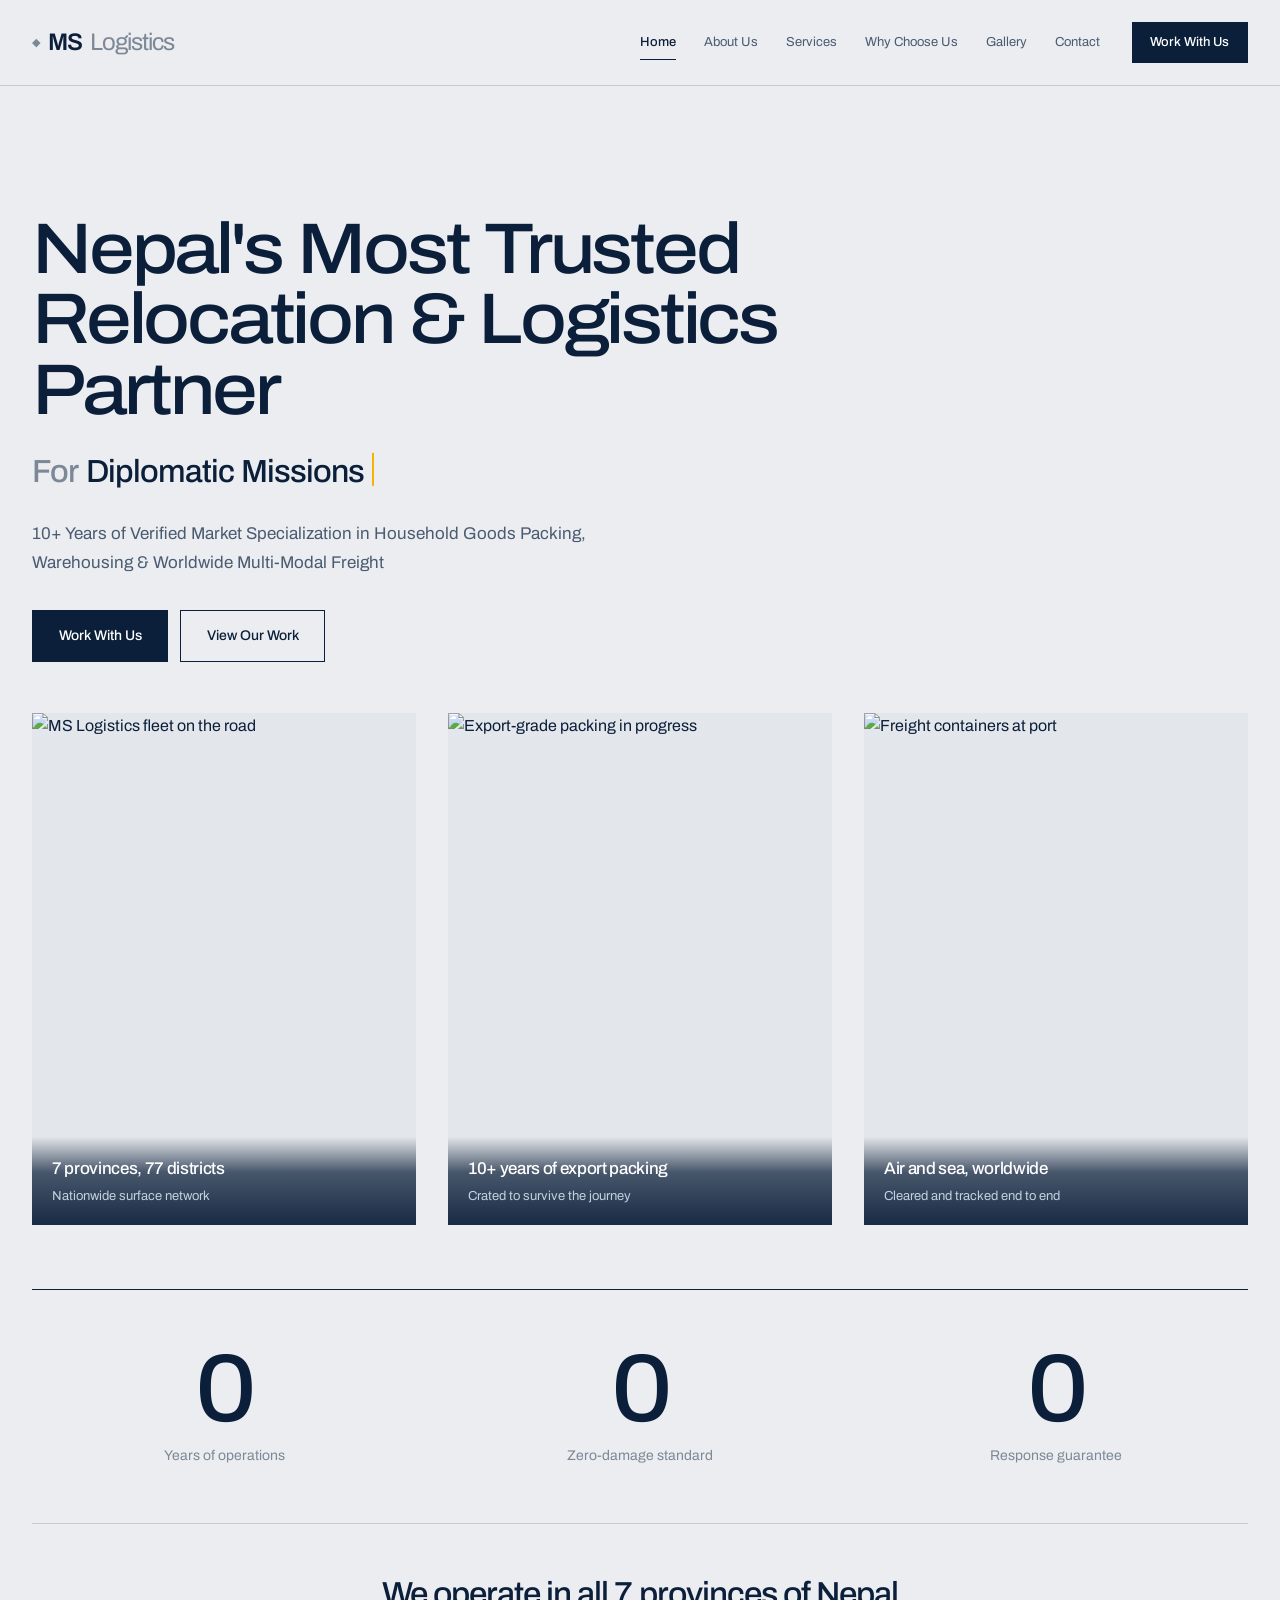
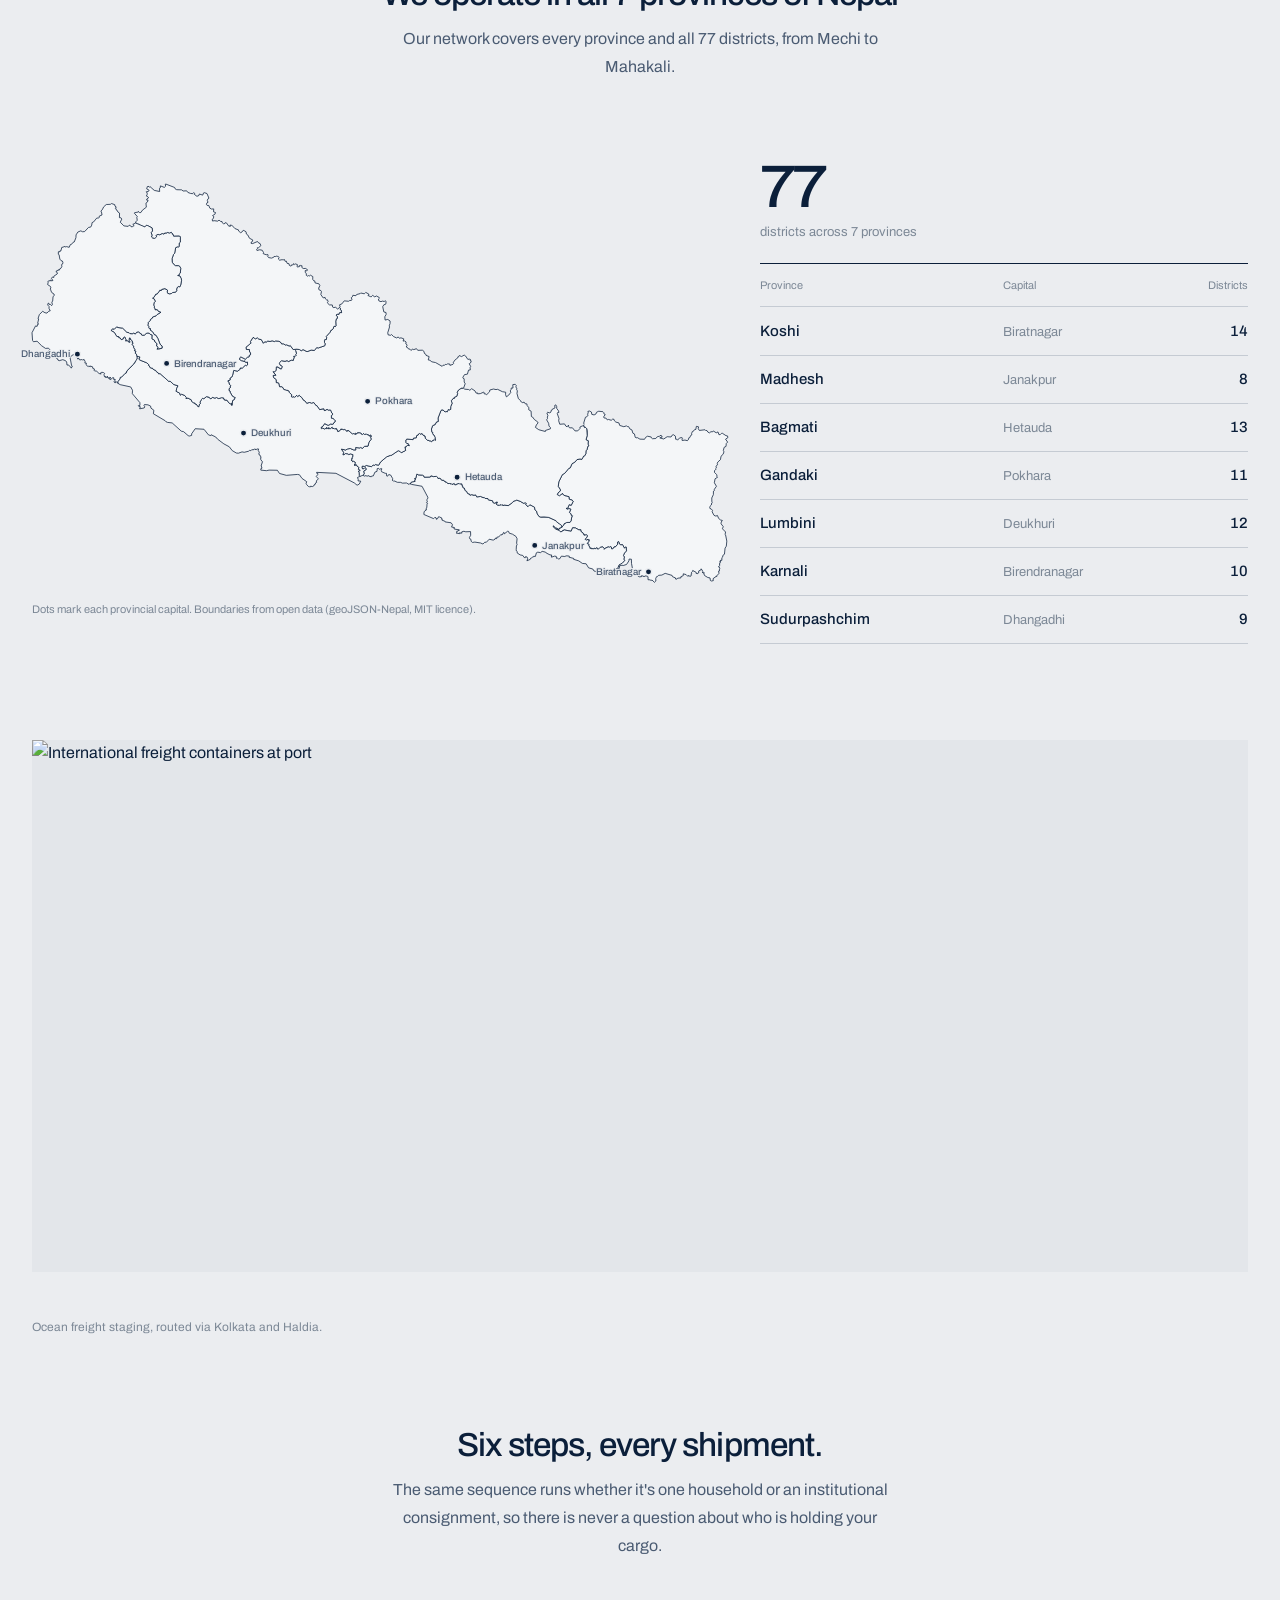
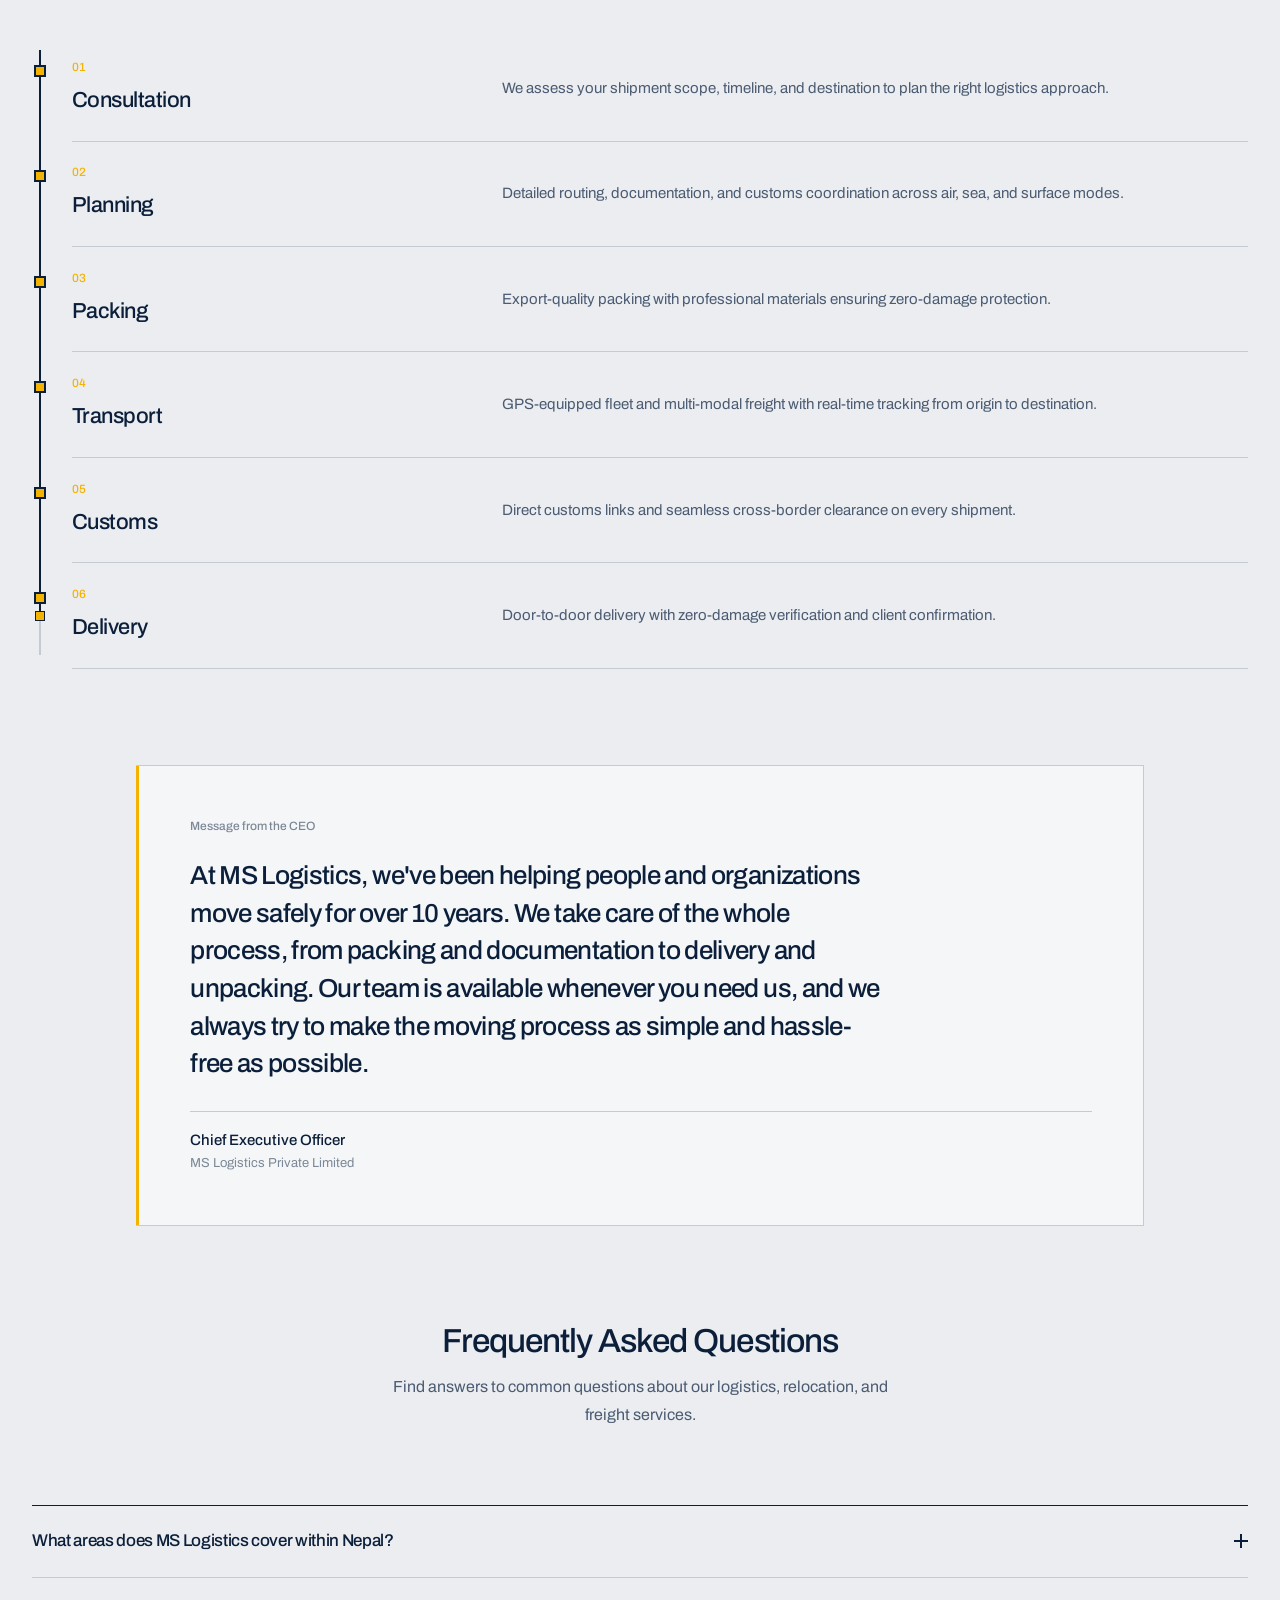
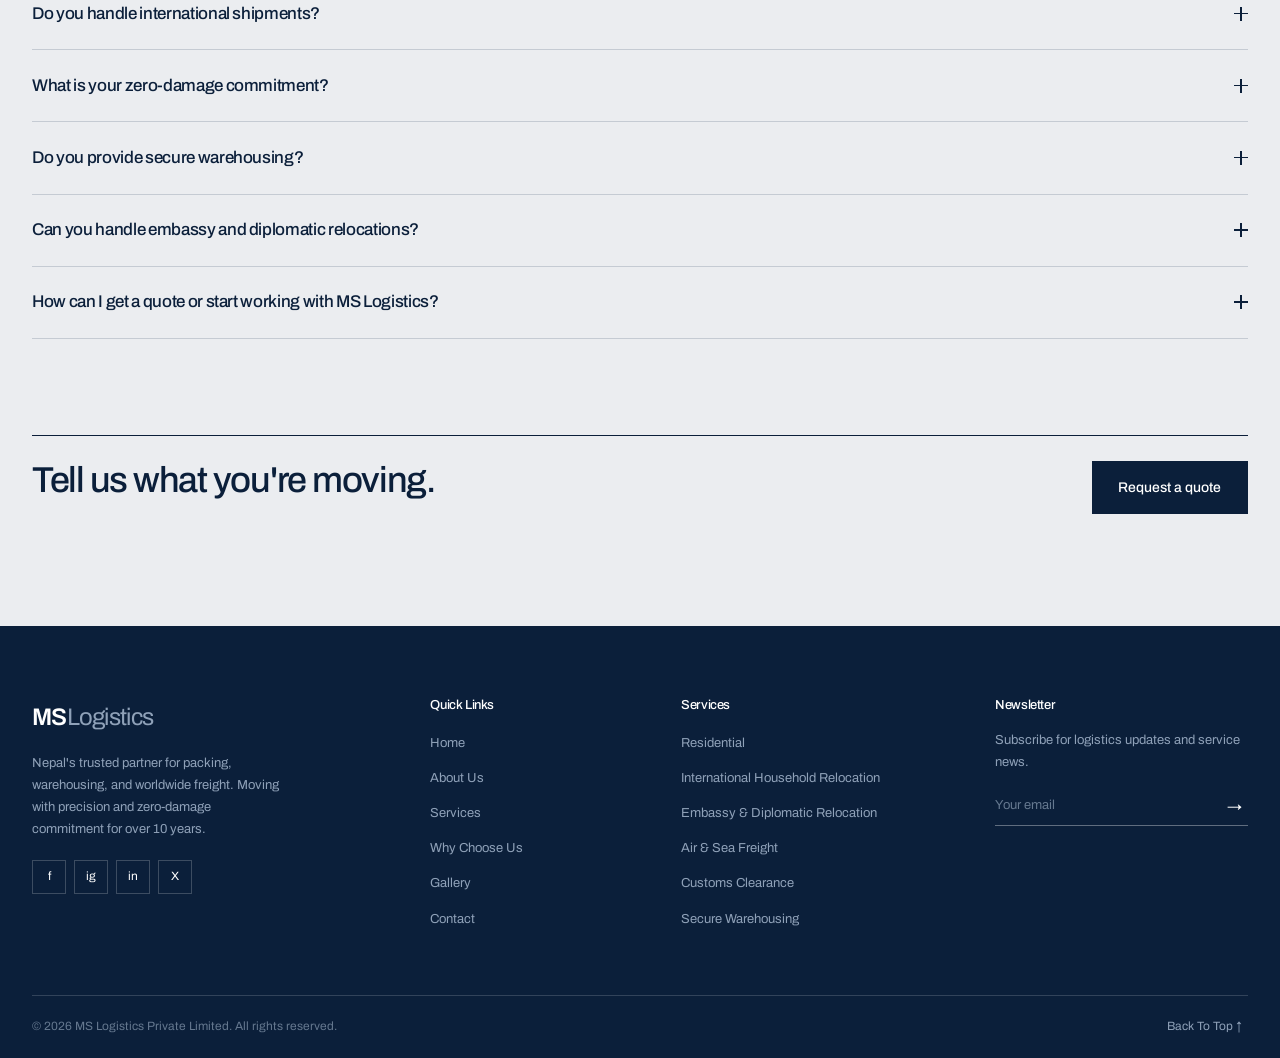
==== commit 491fd9df: "Add files via upload" ====
--- a/index.html
+++ b/index.html
@@ -49,7 +49,6 @@
           <li><a href="about-us.html" class="header__link">About Us</a></li>
           <li><a href="services.html" class="header__link">Services</a></li>
           <li><a href="why-choose-us.html" class="header__link">Why Choose Us</a></li>
-          <li><a href="clients.html" class="header__link">Clients</a></li>
           <li><a href="gallery.html" class="header__link">Gallery</a></li>
           <li><a href="contact.html" class="header__link">Contact</a></li>
         </ul>
@@ -68,37 +67,55 @@
     <section class="lede">
       <div class="container grid12">
         <div class="lede__head">
-          <h1 class="lede__title">
-            <span class="line"><span>Packed here.</span></span>
-            <span class="line"><span>Delivered anywhere.</span></span>
+          <h1 class="lede__title lede__title--long">
+            <span class="line"><span>Nepal's Most Trusted</span></span>
+            <span class="line"><span>Relocation &amp; Logistics</span></span>
+            <span class="line"><span>Partner</span></span>
           </h1>
-        </div>
-        <div class="lede__aside">
-          <p class="lede__text">Ten years of household goods packing, warehousing and worldwide multi-modal freight, for embassies, organisations and families moving out of Nepal.</p>
+
+          <p class="type-line" id="typeLine"
+             data-words="Diplomatic Missions|Embassies|Organizations|Individuals">
+            <span class="type-line__lead">For</span>
+            <span class="type-line__text" aria-live="polite">Diplomatic Missions</span><span class="type-line__caret" aria-hidden="true"></span>
+          </p>
+
+          <p class="lede__sub">10+ Years of Verified Market Specialization in Household Goods Packing, Warehousing &amp; Worldwide Multi-Modal Freight</p>
+
           <div class="lede__actions">
-            <a href="contact.html" class="btn btn--primary">Work with us</a>
-            <a href="gallery.html" class="btn btn--outline">View our work</a>
-          </div>
+            <a href="contact.html" class="btn btn--primary">Work With Us</a>
+            <a href="gallery.html" class="btn btn--outline">View Our Work</a>
+          </div>
+        </div>
+      </div>
+    </section>
+
+    <section class="tiles-section">
+      <div class="container grid12">
+        <div class="tiles">
+          <article class="tile">
+            <div class="tile__media"><img src="images/cargo-truck.jpg" alt="MS Logistics fleet on the road" loading="lazy" decoding="async"></div>
+            <div class="tile__label"><strong>7 provinces, 77 districts</strong><span>Nationwide surface network</span></div>
+          </article>
+          <article class="tile">
+            <div class="tile__media"><img src="images/relocation-packing-v2.jpg" alt="Export-grade packing in progress" loading="lazy" decoding="async"></div>
+            <div class="tile__label"><strong>10+ years of export packing</strong><span>Crated to survive the journey</span></div>
+          </article>
+          <article class="tile">
+            <div class="tile__media"><img src="images/freight-containers.jpg" alt="Freight containers at port" loading="lazy" decoding="async"></div>
+            <div class="tile__label"><strong>Air and sea, worldwide</strong><span>Cleared and tracked end to end</span></div>
+          </article>
         </div>
       </div>
     </section>
 
     <section class="lede" id="stats" style="padding-top:0">
       <div class="container grid12">
-        <div class="figures" style="margin-top:0">
+        <div class="figures figures--big" style="margin-top:0">
           <div class="stats__item">
             <span class="stats__number" data-target="10" data-suffix="+">0</span>
             <span class="stats__label">Years of operations</span>
           </div>
-          <div class="stats__item">
-            <span class="stats__number" data-target="7" data-suffix="">0</span>
-            <span class="stats__label">Provinces covered</span>
-          </div>
-          <div class="stats__item">
-            <span class="stats__number" data-target="77" data-suffix="">0</span>
-            <span class="stats__label">Districts served</span>
-          </div>
-          <div class="stats__item">
+<div class="stats__item">
             <span class="stats__number" data-target="100" data-suffix="%">0</span>
             <span class="stats__label">Zero-damage standard</span>
           </div>
@@ -110,143 +127,166 @@
       </div>
     </section>
 
+    <section class="cover" id="coverage">
+      <div class="container grid12">
+        <div class="blockhead blockhead--center">
+          <h2 class="blockhead__title">We operate in all 7 provinces of Nepal</h2>
+          <p class="blockhead__desc">Our network covers every province and all 77 districts, from Mechi to Mahakali.</p>
+        </div>
+
+        <div class="cover__map">
+          <svg viewBox="0 0 1000 572.3" role="img" aria-label="Map of Nepal divided into its seven provinces">
+            <title>Coverage across the seven provinces of Nepal</title>
+            <path class="prov" id="prov-koshi" data-prov="koshi" d="M800.9,326.2 803.8,327.7 804.3,331.0 807.6,331.8 810.4,330.3 811.1,328.0 814.3,326.5 820.3,327.2 821.5,328.4 821.8,330.3 823.6,331.2 821.3,334.6 822.1,336.3 824.6,336.3 826.7,339.0 828.2,338.3 832.3,339.5 834.3,337.8 836.2,338.1 836.8,340.2 838.9,342.1 843.3,343.3 844.4,346.9 850.3,348.7 854.4,347.5 855.4,348.6 857.2,348.6 859.0,351.9 862.0,353.4 863.3,358.0 865.6,359.1 866.7,363.9 867.9,364.8 869.7,364.4 873.5,366.6 880.1,366.8 881.7,364.0 884.4,362.4 889.7,363.5 889.8,364.6 891.5,366.0 896.3,365.7 898.3,363.2 901.9,362.3 903.8,360.8 905.5,363.6 902.0,364.8 907.7,366.4 912.6,363.1 918.2,363.5 920.2,360.5 921.5,360.2 924.4,362.2 924.8,366.7 926.3,366.6 927.5,368.1 930.5,364.8 934.1,364.5 934.7,365.4 933.9,366.4 934.2,368.6 938.2,367.9 941.5,368.8 942.9,367.7 943.8,364.6 945.0,364.5 946.5,361.2 948.1,360.4 947.7,358.7 948.8,355.7 951.2,354.4 952.3,352.6 953.7,352.8 954.6,348.2 957.7,348.9 957.3,351.6 958.8,354.1 966.9,353.1 967.8,354.1 969.8,354.3 971.1,356.5 973.4,357.6 975.5,355.9 977.9,356.1 978.9,354.8 983.1,357.5 985.6,356.2 987.0,360.2 989.0,360.0 990.8,358.2 991.8,358.1 997.1,361.6 999.3,362.0 999.9,364.3 996.5,366.7 999.5,370.8 997.5,372.9 997.2,377.0 994.4,378.4 993.3,383.1 994.2,384.8 993.0,388.3 990.0,391.1 989.2,396.0 985.3,399.6 984.5,401.4 985.2,402.4 982.5,406.5 983.5,407.8 982.3,408.9 982.8,409.7 980.6,412.0 980.6,414.4 983.5,417.3 984.1,419.1 983.6,420.0 985.1,421.2 981.4,423.6 980.4,429.3 983.4,434.3 980.3,438.8 980.7,440.2 979.1,441.3 979.0,446.3 976.7,451.1 976.8,456.5 977.6,457.4 976.6,458.1 976.1,461.2 974.2,463.0 973.7,464.6 974.2,466.5 975.7,466.7 977.8,469.0 977.2,470.9 979.9,476.1 982.6,477.2 984.8,476.3 986.6,480.6 989.4,482.8 991.9,483.4 990.3,485.7 990.0,488.2 993.2,492.3 992.0,495.4 996.5,500.0 995.8,503.9 996.6,504.5 998.3,513.1 997.6,520.4 995.8,523.2 994.9,532.0 992.7,533.5 992.3,536.1 991.2,536.9 991.2,540.7 990.6,540.2 990.3,540.9 989.7,540.6 989.9,541.5 989.0,541.1 989.2,542.9 988.2,542.5 988.9,544.7 987.3,545.8 988.0,546.0 987.9,548.4 986.3,550.1 987.4,550.2 988.2,552.5 987.6,553.9 988.4,554.5 987.3,554.9 987.9,555.8 986.5,556.2 987.0,559.5 983.8,563.1 984.0,563.9 982.6,563.6 982.0,564.9 979.4,566.1 978.6,567.5 978.9,569.9 976.2,570.4 974.7,569.7 974.2,566.0 971.0,565.4 966.3,562.5 966.1,561.1 964.9,560.5 966.0,558.6 962.8,558.2 964.1,556.9 961.5,552.9 961.2,554.3 957.8,556.1 958.2,558.2 956.9,558.7 956.6,559.9 954.1,559.4 954.3,558.0 949.3,555.3 949.3,556.4 947.5,558.0 947.3,560.0 947.9,560.0 947.1,561.2 947.8,561.9 946.7,562.4 946.6,563.4 945.0,563.9 944.2,562.5 943.2,562.5 942.5,563.9 939.8,561.2 935.7,560.1 935.7,562.8 932.3,564.2 932.5,565.9 927.6,566.4 926.7,567.7 924.5,567.5 924.6,566.0 920.3,564.2 919.7,562.4 909.7,559.4 905.0,561.9 900.1,562.3 898.6,564.0 897.7,563.9 896.2,566.6 896.4,570.4 894.3,572.3 890.8,569.0 889.4,569.7 888.0,568.7 885.1,568.6 885.1,564.2 883.9,563.4 880.5,563.1 879.3,564.6 878.4,563.2 875.3,563.0 875.6,564.2 872.4,564.4 863.7,558.0 861.4,545.2 861.2,539.1 857.9,538.9 857.6,541.5 854.3,546.6 849.4,548.2 847.7,547.7 844.2,548.7 843.8,552.5 840.7,552.7 844.2,546.4 848.0,544.8 851.5,541.0 850.3,539.0 851.1,536.2 849.8,533.6 851.3,530.2 854.1,527.1 853.7,521.6 852.5,521.7 851.3,523.4 848.4,518.1 846.1,518.6 844.1,517.4 842.9,513.9 841.2,514.8 841.5,517.6 838.3,521.4 836.6,521.3 835.9,523.0 833.8,524.3 832.8,524.3 832.5,521.8 830.8,521.1 829.6,522.0 827.9,521.4 822.9,523.8 822.1,525.0 822.1,523.8 820.1,521.4 816.4,522.1 813.7,524.8 812.0,524.0 811.3,522.5 810.3,524.3 807.5,523.3 806.7,524.5 805.3,523.8 804.6,524.7 803.5,523.1 801.6,523.6 801.3,521.4 799.9,520.0 800.1,517.6 797.6,516.7 800.0,513.6 800.6,511.3 799.2,511.8 798.9,510.4 796.9,511.7 795.8,511.5 794.7,510.4 797.6,507.1 797.4,504.2 793.4,504.8 793.2,503.1 792.6,503.5 791.6,501.3 788.6,499.2 788.5,496.8 785.8,497.0 781.0,494.3 776.8,493.9 774.6,499.0 764.9,497.1 762.9,497.6 759.9,500.3 757.6,497.9 752.6,495.9 748.9,492.8 749.0,491.0 756.8,496.8 757.2,494.7 759.3,494.4 759.9,493.1 761.3,493.4 761.7,491.7 763.8,490.4 764.4,488.3 768.3,486.3 773.0,486.2 774.5,484.0 775.6,478.0 776.6,476.9 774.7,476.0 774.2,473.7 772.1,472.0 774.2,467.3 771.5,466.4 769.3,467.4 767.3,466.0 769.7,465.8 771.8,460.7 774.8,461.6 777.5,456.1 776.2,454.3 771.8,452.9 771.5,449.3 765.8,448.0 762.4,445.8 762.3,444.8 757.9,448.1 754.6,446.3 755.9,443.7 759.2,440.9 758.8,438.5 756.1,434.7 756.9,427.9 762.0,417.6 765.5,415.6 771.2,408.6 773.2,408.0 775.9,401.9 780.4,399.3 783.0,396.0 787.3,395.1 790.1,395.6 791.9,391.8 794.2,390.4 795.7,387.7 796.0,383.3 797.3,382.0 798.8,376.6 800.0,375.9 798.9,373.8 799.3,369.0 796.0,367.5 797.7,361.6 797.7,354.4 796.9,351.4 795.2,349.7 793.7,350.0 792.5,346.2 793.5,345.2 792.6,343.8 795.2,335.1 797.0,334.6 799.1,332.0 798.2,330.8 799.2,328.8 798.7,326.7 800.9,326.2Z" tabindex="0" role="button" aria-label="Koshi province"><title>Koshi</title></path>
+            <path class="prov" id="prov-madhesh" data-prov="madhesh" d="M553.4,416.6 554.7,417.9 561.2,418.3 563.0,419.4 563.6,421.3 572.3,421.0 573.2,419.2 576.8,420.4 581.2,420.1 583.4,422.0 583.5,423.2 586.4,422.9 588.6,425.6 591.7,425.7 592.3,427.1 594.1,427.4 594.7,428.9 595.6,428.6 597.8,430.4 599.6,430.2 600.1,431.0 600.9,430.0 601.5,431.1 602.4,430.5 603.4,431.7 606.7,430.2 607.3,432.0 609.5,432.1 609.8,431.2 613.7,430.2 614.4,430.9 617.3,430.7 618.5,434.8 619.6,436.6 621.2,436.9 622.3,440.4 624.6,441.7 626.0,444.7 629.0,445.7 628.8,446.6 630.5,447.0 631.7,446.3 635.3,447.3 636.6,446.5 637.7,447.0 639.0,449.6 644.6,448.9 648.3,450.6 649.7,450.2 651.0,451.8 655.1,451.9 655.6,453.7 661.9,455.2 662.4,457.7 664.8,458.6 668.3,456.7 668.7,458.4 667.4,458.6 666.9,459.7 668.4,461.2 671.7,461.6 672.7,460.5 674.0,461.6 674.8,460.8 676.7,461.2 677.0,462.1 678.1,461.2 684.2,462.1 690.5,457.6 692.2,455.5 694.9,455.0 695.7,454.0 701.3,455.8 706.2,458.7 708.8,457.9 710.4,458.9 709.4,460.7 712.7,463.5 715.3,460.8 722.0,464.3 722.8,468.4 725.0,470.1 726.1,474.1 728.6,477.8 731.1,478.6 741.9,478.8 752.7,483.7 756.5,487.7 758.4,488.2 761.0,490.7 761.5,493.2 759.9,493.1 759.3,494.4 757.2,494.7 756.9,496.7 754.2,494.4 752.6,494.3 749.0,491.0 748.8,492.6 752.6,495.9 757.6,497.9 759.6,500.1 764.9,497.1 774.6,499.0 776.8,493.9 781.0,494.3 785.8,497.0 788.5,496.8 788.6,499.2 791.6,501.3 792.6,503.5 793.2,503.1 793.4,504.8 796.8,504.0 797.7,504.9 797.6,507.1 794.7,510.4 795.8,511.5 796.9,511.7 798.9,510.4 799.2,511.8 800.6,511.3 800.0,513.6 797.6,516.7 800.1,517.6 799.9,520.0 801.3,521.4 801.7,523.7 803.5,523.1 804.6,524.7 805.3,523.8 806.7,524.5 807.5,523.3 808.4,523.4 809.4,524.6 811.3,522.5 812.0,524.0 813.7,524.8 816.4,522.1 820.1,521.4 822.1,523.8 822.1,525.0 822.9,523.8 827.9,521.4 829.6,522.0 830.8,521.1 832.5,521.8 832.8,524.3 833.8,524.3 835.9,523.0 836.6,521.3 838.3,521.4 841.5,517.6 841.2,514.8 842.9,513.9 844.1,517.4 846.1,518.6 848.4,518.1 851.3,523.4 852.5,521.7 853.7,521.6 854.1,527.2 851.3,530.2 849.8,533.6 851.1,536.2 850.3,539.0 851.5,541.0 848.0,544.8 843.4,547.3 842.1,550.8 840.7,552.7 839.1,553.0 839.4,556.4 836.8,557.5 835.4,557.0 834.8,558.2 833.5,558.3 833.6,559.2 832.0,559.6 823.7,556.7 821.0,560.1 821.4,561.0 819.4,561.9 818.1,560.1 815.6,559.8 814.8,557.9 807.4,556.0 805.8,553.2 799.7,551.5 796.2,545.7 790.7,545.1 785.6,541.5 778.1,539.2 778.4,538.0 771.5,536.2 772.0,534.7 770.6,534.4 767.4,534.3 765.6,535.2 760.6,534.7 758.4,538.4 756.3,538.7 754.8,537.5 753.7,537.9 753.2,535.0 750.7,534.7 746.3,536.2 746.6,533.0 744.3,532.9 738.7,530.1 738.0,529.0 732.9,527.8 730.8,529.6 726.7,529.0 724.7,529.9 723.2,535.2 720.9,534.8 720.7,535.7 719.1,535.8 717.4,537.8 716.3,537.9 715.8,539.4 711.1,541.4 712.2,538.5 711.3,535.9 708.9,535.5 708.8,536.9 707.2,536.7 705.2,533.7 701.3,532.9 697.0,530.0 697.3,528.2 695.9,527.2 695.7,525.0 696.0,520.1 697.0,517.9 696.3,516.1 697.0,509.7 695.3,506.3 690.3,503.1 685.7,501.7 684.7,499.1 683.4,498.9 678.7,502.6 678.5,501.0 677.5,500.6 676.3,503.4 675.3,503.0 674.8,504.4 673.5,503.8 670.7,507.1 667.9,507.5 667.7,509.6 665.7,508.8 665.5,510.2 662.7,511.7 656.9,510.4 652.9,514.7 650.5,514.7 647.9,517.3 644.5,515.8 636.3,514.5 632.8,515.0 631.0,513.4 630.6,510.5 629.0,509.8 628.5,507.8 630.3,504.8 630.1,499.4 623.3,499.7 620.5,499.0 617.5,499.8 617.5,501.8 616.4,501.0 614.7,502.2 614.8,501.2 613.9,501.3 613.9,502.3 609.5,501.5 610.4,500.9 610.4,498.7 611.9,498.7 613.2,497.8 612.8,497.3 613.6,497.8 614.2,497.0 607.3,495.9 605.9,494.8 607.1,494.7 606.8,493.5 602.8,492.9 604.2,489.6 602.2,486.8 593.5,485.5 593.1,484.4 589.2,483.1 589.4,481.6 588.4,481.5 589.0,480.1 585.4,478.3 583.7,478.3 583.3,480.2 582.3,481.1 581.9,480.7 581.5,481.8 580.6,481.4 580.9,480.0 579.0,478.8 577.0,480.8 563.0,474.8 563.4,470.7 566.3,468.5 565.7,468.0 566.9,467.8 566.3,465.8 567.2,465.2 567.6,460.0 568.4,459.1 567.2,458.5 567.6,457.7 566.9,457.4 568.2,456.0 567.4,455.3 567.6,453.2 568.9,451.2 568.7,450.0 560.4,434.3 545.9,431.7 543.5,430.5 545.9,428.0 550.3,427.4 549.7,425.2 551.1,424.3 549.4,423.4 551.4,422.9 552.6,417.0 553.4,416.6Z" tabindex="0" role="button" aria-label="Madhesh province"><title>Madhesh</title></path>
+            <path class="prov" id="prov-bagmati" data-prov="bagmati" d="M694.3,287.8 695.8,289.5 695.2,291.5 696.7,294.3 696.2,295.7 697.4,297.1 696.8,301.0 698.8,308.4 701.9,311.2 702.2,312.5 705.1,314.2 707.0,313.3 708.6,315.8 711.0,315.9 711.4,318.3 713.9,321.5 713.7,324.4 717.1,326.4 717.5,334.1 719.2,334.8 721.7,338.3 726.8,342.1 727.0,343.3 724.7,346.2 723.3,349.7 728.2,353.1 737.6,355.6 737.8,354.1 744.9,351.7 744.8,349.8 742.8,347.8 742.3,343.8 739.4,338.8 740.7,337.0 740.4,334.8 741.3,333.0 739.8,329.0 740.9,328.0 744.1,328.9 745.6,327.7 745.9,325.4 746.9,325.2 747.1,324.0 751.5,321.6 751.0,318.2 752.6,317.3 753.9,319.8 753.8,322.3 756.6,326.1 757.0,328.3 755.1,328.5 754.7,329.9 757.2,337.0 756.7,340.2 758.3,345.2 765.1,344.7 767.0,347.8 768.8,348.9 770.8,346.5 771.1,348.7 772.4,350.4 776.5,350.3 780.1,354.7 784.0,354.8 787.3,351.4 787.3,349.2 790.7,347.6 792.9,347.7 793.8,350.0 795.2,349.7 797.0,351.6 797.7,361.2 796.0,367.5 799.3,369.0 798.9,373.8 800.0,375.9 798.8,376.6 797.3,382.0 796.0,383.3 795.7,387.6 794.2,390.4 792.7,390.8 790.1,395.6 787.3,395.1 783.0,396.0 780.4,399.3 775.9,401.9 773.2,408.0 771.2,408.6 765.5,415.6 762.0,417.6 756.9,427.9 756.1,434.7 758.8,438.5 759.2,440.9 755.9,443.7 754.6,446.3 757.9,448.1 762.3,444.8 762.4,445.8 765.8,448.0 771.5,449.3 771.8,452.9 776.2,454.3 777.5,456.1 774.8,461.6 771.8,460.7 769.7,465.8 767.3,466.0 769.3,467.4 771.5,466.4 774.2,467.3 772.1,472.0 774.2,473.7 774.7,476.0 776.6,476.9 775.6,478.0 774.5,484.0 773.0,486.2 768.3,486.3 764.4,488.3 763.8,490.4 761.5,492.5 761.0,490.7 752.6,484.4 752.7,483.7 742.7,479.1 735.5,478.3 731.1,478.6 728.6,477.8 726.1,474.1 725.0,470.1 722.8,468.4 722.0,464.3 715.3,460.8 712.7,463.5 709.4,460.7 710.4,458.9 708.9,458.0 706.2,458.7 701.3,455.8 695.8,454.0 694.9,455.0 692.2,455.5 690.5,457.6 684.2,462.1 678.1,461.2 677.0,462.1 676.7,461.2 674.8,460.8 674.0,461.6 672.7,460.5 671.7,461.6 668.3,461.2 666.9,459.7 667.4,458.6 668.7,458.4 668.3,456.7 664.8,458.6 662.4,457.7 661.9,455.2 655.6,453.7 655.1,451.9 651.0,451.8 649.7,450.2 648.3,450.6 644.6,448.9 639.0,449.6 637.7,447.0 636.6,446.5 635.3,447.3 631.7,446.3 630.5,447.0 628.8,446.6 629.0,445.7 626.0,444.7 624.6,441.7 622.4,440.4 621.2,436.9 619.6,436.5 617.5,430.8 614.4,430.9 613.7,430.2 609.8,431.2 609.5,432.1 607.3,432.0 606.7,430.2 603.4,431.7 602.4,430.5 601.5,431.1 600.9,430.0 600.1,431.0 599.6,430.2 597.8,430.4 595.6,428.6 594.6,428.9 594.1,427.4 592.3,427.1 591.7,425.7 588.6,425.6 587.2,423.3 585.4,422.7 583.5,423.2 583.4,422.0 581.2,420.1 576.8,420.4 573.2,419.2 572.3,421.0 563.6,421.3 563.0,419.4 561.2,418.3 554.7,417.9 553.0,416.6 551.4,422.9 549.4,423.4 551.1,424.3 549.7,425.2 550.3,427.4 545.9,428.0 543.9,429.4 543.7,431.2 542.5,430.6 541.8,431.7 538.2,429.6 532.1,429.8 529.8,428.7 524.9,428.6 520.9,426.7 519.9,427.5 518.7,425.9 518.0,426.0 518.2,423.2 515.2,418.1 512.5,417.5 511.0,419.8 509.6,419.5 509.3,415.7 507.5,415.7 502.3,413.4 501.8,411.9 502.6,409.1 501.9,408.8 499.3,409.9 497.4,408.4 496.0,409.0 495.7,412.9 492.7,414.0 490.4,419.4 487.9,419.6 487.4,420.7 483.8,419.7 483.6,419.0 481.3,419.9 479.9,418.9 477.4,419.7 475.6,418.5 477.2,416.2 476.5,412.6 479.5,410.9 480.3,409.3 478.3,407.6 476.9,409.2 474.9,409.4 474.0,406.8 474.7,405.2 477.7,405.8 480.4,404.4 487.8,406.2 490.2,403.6 491.9,404.3 493.2,403.1 498.1,404.0 500.6,399.6 509.4,392.1 514.8,389.9 515.7,390.3 526.2,383.2 528.2,383.8 530.5,386.1 536.8,382.8 535.8,377.8 537.7,377.5 539.4,375.2 542.0,376.0 540.6,373.2 538.0,372.6 537.0,371.4 537.1,367.8 538.7,366.4 547.5,367.3 548.1,365.1 552.2,364.6 552.6,361.5 554.8,360.7 555.3,359.2 556.6,358.4 558.8,359.6 560.3,358.3 562.1,361.1 563.7,361.2 563.5,362.1 565.1,362.6 565.2,365.5 568.1,368.1 570.9,368.6 571.4,369.5 572.3,369.0 573.8,370.2 574.7,369.0 576.6,368.7 577.7,367.0 579.0,368.4 580.0,367.7 578.0,361.3 576.9,360.9 575.6,358.4 576.0,357.5 574.4,356.6 573.9,352.0 575.6,347.2 579.2,345.6 578.8,344.8 580.3,344.0 581.1,341.9 583.7,341.2 583.4,336.3 587.6,325.4 589.0,324.5 590.8,324.8 593.6,327.7 594.6,326.8 596.8,327.2 598.1,324.0 599.8,324.5 601.5,323.9 601.6,319.9 603.6,315.1 602.2,311.9 605.8,307.5 606.7,308.0 607.0,306.4 610.2,305.1 611.5,300.9 610.9,299.3 612.6,296.2 615.2,294.2 620.1,293.3 621.7,294.8 627.3,295.3 629.1,296.4 631.7,294.1 636.5,297.3 638.1,300.5 640.0,300.1 640.3,301.5 644.1,301.2 648.6,299.2 649.6,299.5 649.6,301.4 652.3,301.8 653.2,302.8 657.4,298.6 657.8,296.0 663.1,294.6 666.7,295.4 669.0,295.0 675.8,298.4 680.6,299.2 680.4,302.7 681.6,305.8 684.9,303.4 688.0,299.3 687.1,297.3 688.4,295.3 688.6,293.1 691.1,293.2 690.8,288.3 694.3,287.8Z" tabindex="0" role="button" aria-label="Bagmati province"><title>Bagmati</title></path>
+            <path class="prov" id="prov-gandaki" data-prov="gandaki" d="M479.5,155.8 483.9,158.1 484.0,159.2 482.5,160.1 486.0,161.7 487.3,162.2 489.4,160.0 492.5,162.2 494.8,160.9 498.8,163.0 499.0,164.3 497.8,165.3 498.3,167.9 501.4,169.1 503.4,168.3 506.0,168.8 507.7,167.9 508.7,168.5 508.5,172.2 507.1,173.3 505.8,173.2 503.9,176.2 505.5,183.8 508.7,184.7 508.8,187.5 506.9,190.8 507.3,195.5 511.2,194.6 514.5,196.8 514.5,200.3 513.3,203.8 513.7,205.4 511.1,213.8 511.7,216.8 515.2,217.4 516.6,216.3 519.4,219.2 523.8,221.2 526.2,219.8 527.9,221.7 530.1,221.0 534.2,222.5 533.2,225.7 535.5,225.5 537.5,227.0 537.1,229.8 538.7,230.9 538.8,232.3 537.6,234.2 539.5,234.9 540.6,236.8 543.0,237.3 544.4,239.1 547.2,237.1 548.5,238.0 552.4,236.6 554.2,239.0 560.9,238.8 563.1,240.4 563.9,243.6 565.9,244.7 566.1,246.2 570.6,248.0 569.3,252.8 571.7,253.3 574.5,255.5 579.9,256.6 589.3,262.0 590.5,260.4 592.8,260.3 594.7,258.8 595.4,259.5 597.0,258.5 600.1,258.6 600.5,260.6 604.8,259.1 605.9,257.9 605.1,257.2 605.5,256.1 607.9,252.7 611.8,249.8 611.9,248.3 613.2,248.1 614.0,246.4 617.1,248.0 621.0,245.8 623.1,247.3 626.1,251.9 629.1,251.7 630.0,252.1 629.5,253.4 631.1,254.2 630.0,257.2 628.2,258.2 630.3,262.2 629.5,263.3 629.7,267.2 627.2,267.4 625.6,273.2 621.4,273.9 619.0,277.9 619.4,279.1 620.9,279.8 621.0,284.6 622.4,286.9 620.1,293.3 616.7,293.4 612.6,296.2 610.8,299.4 611.5,300.9 610.3,305.0 607.0,306.3 606.7,308.0 605.8,307.5 602.5,311.3 603.6,315.1 601.6,319.9 601.5,323.9 599.8,324.5 598.1,324.0 596.8,327.2 594.6,326.8 593.6,327.7 590.8,324.8 589.0,324.5 587.6,325.4 583.4,336.3 583.7,341.2 581.1,341.9 580.3,344.0 578.8,344.8 579.2,345.6 575.6,347.2 573.9,352.0 574.4,356.6 576.0,357.5 575.6,358.4 576.9,360.9 578.0,361.3 579.3,364.6 579.0,366.2 580.1,367.6 579.0,368.4 577.7,367.0 576.6,368.7 574.7,369.0 573.8,370.2 572.3,369.0 571.4,369.5 570.9,368.6 568.1,368.1 565.2,365.5 565.1,362.6 563.5,362.1 563.7,361.2 562.1,361.1 560.3,358.3 558.8,359.6 556.6,358.4 555.3,359.2 554.8,360.7 552.6,361.5 552.2,364.6 548.1,365.1 547.5,367.3 538.7,366.4 537.1,367.8 537.0,371.4 538.0,372.6 540.6,373.2 542.0,376.0 539.4,375.2 537.7,377.5 535.8,377.8 536.8,382.9 530.5,386.1 528.2,383.8 526.2,383.2 515.7,390.3 514.8,389.9 509.4,392.1 500.6,399.6 498.1,404.0 493.2,403.1 491.9,404.3 490.2,403.6 487.8,406.2 480.4,404.4 477.7,405.8 474.7,405.2 474.0,406.8 474.9,409.4 476.9,409.2 478.4,407.6 479.9,408.4 480.2,410.0 476.5,412.6 477.2,416.2 476.2,418.2 471.2,420.1 470.2,418.9 469.9,414.1 468.6,412.9 471.5,411.6 468.8,410.0 469.6,407.5 465.3,403.0 463.9,405.2 463.3,402.3 464.6,401.3 463.9,399.5 462.1,398.5 460.5,399.1 460.6,398.1 458.2,396.6 459.4,395.8 459.1,394.6 460.1,394.6 459.6,393.3 460.7,392.5 460.9,388.8 457.4,388.1 454.9,388.9 454.3,388.1 450.3,387.4 448.2,389.2 446.6,388.9 447.7,385.9 444.4,380.9 450.7,382.2 453.5,380.6 457.3,380.0 462.0,382.0 465.1,382.2 465.0,378.6 471.3,379.3 472.3,378.5 474.7,379.8 477.9,376.9 482.8,376.6 484.1,371.1 487.3,366.7 486.5,363.9 487.5,361.7 486.5,360.9 485.9,361.4 486.6,362.4 484.1,361.9 483.3,360.3 481.4,360.3 480.5,359.4 477.7,359.9 476.6,358.7 474.8,360.0 473.1,359.4 473.0,358.4 470.8,357.5 469.4,358.1 469.0,357.2 467.0,358.1 466.6,359.3 465.0,358.2 465.0,360.0 462.0,358.7 460.3,359.3 454.8,354.2 454.1,354.3 454.2,355.2 452.7,354.5 452.5,355.6 449.5,352.8 447.0,353.2 445.9,352.3 445.1,353.3 444.3,351.8 441.6,355.3 439.1,355.7 439.0,353.6 437.5,353.1 438.1,352.0 436.9,351.3 435.0,352.3 434.0,351.2 431.8,351.4 431.3,349.6 428.6,351.7 427.3,351.7 426.4,350.1 425.6,352.2 423.7,349.9 423.0,350.4 423.8,351.0 423.3,351.6 421.5,351.5 420.6,352.4 417.8,350.8 416.3,351.6 415.3,351.0 415.7,349.3 417.9,348.1 420.5,344.2 424.0,346.2 426.4,346.6 428.8,344.9 432.1,345.2 433.1,344.6 433.0,343.4 435.3,342.0 435.5,340.0 434.5,338.7 432.3,336.9 430.2,336.7 430.1,332.7 432.5,330.8 430.3,328.7 430.6,327.6 429.4,326.8 429.3,325.3 428.1,324.8 426.5,325.4 423.9,323.9 420.9,325.8 419.4,325.0 419.4,323.2 413.2,324.2 409.1,318.3 408.4,318.8 404.9,314.1 401.8,315.2 398.8,314.0 394.8,315.4 392.1,311.7 389.9,310.7 387.7,307.0 383.9,303.8 381.8,305.6 380.3,303.8 377.3,306.7 376.5,305.7 374.7,306.5 372.7,305.8 373.1,302.9 369.7,299.5 369.4,297.9 366.7,296.3 365.3,296.7 361.7,295.2 360.5,292.6 358.8,291.5 355.7,291.4 354.3,286.0 350.9,285.4 350.7,281.0 347.3,278.5 346.3,275.5 347.3,274.7 349.4,275.3 350.4,274.5 346.2,269.7 348.3,269.7 350.7,268.0 350.6,264.1 351.5,262.5 358.0,265.9 358.4,265.4 359.4,262.0 356.6,260.4 355.4,258.1 355.9,256.4 358.4,253.8 363.6,254.8 366.5,253.7 368.3,255.1 373.0,253.0 375.4,253.5 376.6,248.9 375.8,247.6 378.3,247.4 379.2,246.5 378.8,244.8 380.0,243.8 378.7,239.2 379.1,237.3 384.1,237.8 387.0,239.5 389.4,237.9 395.2,240.9 401.2,238.6 405.7,239.2 408.9,235.1 411.6,235.5 420.6,232.4 421.2,229.7 420.2,227.6 420.2,224.7 420.4,223.7 422.8,223.5 423.4,220.9 422.6,219.2 428.3,212.9 429.8,209.7 430.8,209.9 432.5,208.2 433.9,204.3 436.0,204.8 436.7,203.8 436.4,197.0 437.3,193.7 438.8,193.0 438.7,190.7 436.8,188.3 438.4,187.1 441.0,187.4 441.2,185.4 442.3,184.7 444.8,184.8 444.2,181.2 442.6,180.2 443.0,178.3 441.9,177.4 442.7,176.3 441.8,173.6 445.2,172.3 448.6,167.9 454.8,168.5 455.9,167.6 459.1,167.1 459.7,166.2 458.8,163.3 460.4,162.1 461.0,159.9 465.4,160.5 466.4,158.8 471.5,157.5 472.3,156.6 477.5,157.8 479.5,155.8Z" tabindex="0" role="button" aria-label="Gandaki province"><title>Gandaki</title></path>
+            <path class="prov" id="prov-lumbini" data-prov="lumbini" d="M320.8,222.7 323.8,220.9 325.9,222.8 329.5,223.6 332.5,228.8 334.4,226.6 336.6,227.1 338.8,225.6 342.0,226.3 345.0,225.2 348.5,226.5 349.5,225.4 354.7,225.9 357.0,227.1 358.9,229.9 360.9,229.4 364.0,231.3 365.6,231.0 369.6,232.8 371.0,231.9 375.2,237.8 379.1,237.3 378.7,239.2 380.0,243.8 378.8,244.8 379.2,246.5 378.3,247.4 375.8,247.6 376.6,248.9 375.4,253.5 373.0,253.0 368.3,255.1 366.5,253.7 363.6,254.8 358.4,253.8 355.9,256.4 355.4,258.1 356.6,260.4 359.4,262.0 358.8,264.7 358.0,265.9 352.9,262.7 351.0,262.8 350.7,268.0 348.3,269.7 346.2,269.7 350.4,274.8 346.4,275.1 346.8,277.2 347.3,278.5 350.7,281.0 350.9,285.4 354.3,286.0 355.7,291.4 358.8,291.5 360.5,292.6 361.7,295.2 368.8,297.3 369.7,299.5 373.1,302.9 372.7,305.8 374.7,306.5 376.5,305.7 377.3,306.7 380.3,303.8 381.8,305.6 383.9,303.8 387.7,307.0 389.9,310.7 392.1,311.7 394.8,315.4 398.8,314.0 401.8,315.2 404.9,314.1 408.4,318.8 409.1,318.3 413.2,324.2 419.4,323.2 419.4,325.0 420.9,325.8 423.9,323.9 426.5,325.4 428.1,324.8 429.3,325.3 429.4,326.8 430.6,327.6 430.3,328.7 432.5,330.8 430.1,332.7 430.2,336.7 432.3,336.9 434.5,338.7 435.5,340.0 435.3,342.0 433.0,343.4 433.1,344.6 432.1,345.2 428.8,344.9 426.4,346.6 424.0,346.2 420.5,344.2 417.9,348.1 415.7,349.3 415.3,351.0 416.3,351.6 417.8,350.8 420.6,352.4 421.5,351.5 423.3,351.6 423.8,351.0 423.0,350.4 423.7,349.9 425.6,352.2 426.4,350.1 427.3,351.7 428.6,351.7 431.3,349.6 431.8,351.4 434.0,351.2 435.0,352.3 436.9,351.3 438.1,352.0 437.5,353.1 439.0,353.6 439.1,355.7 441.6,355.3 444.3,351.8 445.1,353.3 445.9,352.3 447.0,353.2 449.5,352.8 452.5,355.6 452.7,354.5 454.2,355.2 454.1,354.3 454.8,354.2 460.3,359.3 462.0,358.7 465.0,360.0 465.0,358.2 466.6,359.3 467.0,358.1 469.0,357.2 469.4,358.1 470.8,357.5 473.0,358.4 473.1,359.4 474.8,360.0 476.6,358.7 477.7,359.9 480.5,359.4 481.4,360.3 483.3,360.3 484.1,361.9 486.6,362.4 485.9,361.4 486.5,360.9 487.5,361.7 486.5,363.9 487.3,366.7 484.1,371.1 482.8,376.6 477.9,376.9 474.7,379.8 472.3,378.5 471.3,379.3 465.0,378.6 465.1,382.2 462.0,382.0 457.3,380.0 453.5,380.6 450.7,382.2 444.4,380.9 447.7,385.9 446.6,388.9 448.2,389.2 450.3,387.4 454.3,388.1 454.9,388.9 457.4,388.1 460.9,388.8 460.7,392.5 459.6,393.3 460.1,394.6 459.1,394.6 459.5,395.7 458.3,396.8 460.6,398.1 460.5,399.1 462.1,398.5 463.9,399.4 464.6,401.3 463.3,402.3 463.9,405.2 464.8,403.3 465.7,403.2 466.2,404.7 469.6,407.5 468.8,410.0 471.5,411.6 468.6,412.9 469.9,414.1 470.2,418.9 471.2,420.1 467.7,421.6 468.7,424.6 468.4,426.5 472.4,427.0 470.2,431.2 467.1,432.8 463.1,429.5 436.7,415.7 409.0,414.3 408.9,415.5 410.7,416.1 410.6,417.4 408.4,420.3 411.5,423.6 408.5,426.7 408.9,428.8 407.2,429.6 407.1,431.4 405.2,432.3 405.3,433.3 402.7,434.8 400.3,434.1 400.2,435.1 398.6,435.0 397.0,434.5 394.7,432.0 393.8,430.2 394.7,427.7 387.9,423.0 384.3,417.8 381.4,417.3 365.4,418.6 355.6,415.9 352.6,411.3 340.6,411.1 336.9,411.9 328.7,411.1 328.9,408.9 330.5,408.3 329.1,404.2 330.2,403.8 329.7,402.9 330.7,402.3 330.2,401.4 331.2,399.2 328.7,396.1 328.9,394.4 328.2,394.1 328.9,393.8 328.8,391.5 327.8,391.1 327.5,389.3 325.8,388.4 326.6,385.3 325.1,383.1 325.4,380.5 325.0,381.2 324.3,380.5 322.0,381.6 320.3,381.3 320.0,380.4 318.9,381.7 315.5,381.9 314.4,383.2 312.7,382.7 311.3,383.9 304.9,385.5 301.8,384.9 296.5,386.8 293.5,386.5 287.7,383.1 283.5,377.6 275.7,373.4 266.7,366.7 264.0,363.5 257.3,360.3 256.8,361.5 253.6,360.5 247.1,352.4 234.5,351.6 229.3,359.0 229.4,361.2 226.3,362.1 224.4,361.6 217.9,355.9 214.5,355.1 201.4,343.3 194.6,342.5 192.3,341.4 191.4,340.2 174.4,330.1 175.1,325.1 170.9,322.0 170.4,319.1 166.6,317.3 161.6,316.9 160.7,318.6 162.1,319.9 161.2,321.8 154.7,323.0 154.7,321.4 155.9,320.9 154.9,319.3 153.8,319.9 152.7,318.5 155.1,318.1 155.0,314.1 144.2,301.3 144.4,296.3 141.8,291.6 126.6,288.3 123.9,286.6 122.9,284.4 126.2,280.4 126.7,277.9 129.0,277.2 133.7,272.1 135.3,271.6 136.3,268.5 144.2,261.0 148.6,255.4 148.9,253.7 150.9,251.1 150.6,247.6 153.4,247.7 155.0,248.4 154.5,250.6 153.7,250.7 154.5,252.7 164.9,256.9 167.8,259.6 167.4,260.5 168.5,261.0 169.4,263.5 171.3,264.5 172.8,264.3 174.1,266.3 177.8,267.9 179.0,269.9 181.4,271.3 181.8,272.6 184.1,272.5 196.5,283.6 198.4,283.3 203.6,288.0 209.8,290.0 207.9,293.7 207.1,297.9 212.3,300.5 213.1,303.4 214.9,302.1 219.2,303.7 221.8,306.8 221.3,308.3 224.0,307.6 228.8,310.0 229.4,312.4 232.5,314.5 233.8,314.5 234.1,315.9 235.7,316.1 239.3,320.5 240.7,316.3 242.0,315.4 241.3,313.5 243.6,309.5 245.1,307.8 246.8,308.5 250.8,305.5 254.7,306.5 256.1,308.5 258.2,307.9 259.2,306.5 262.8,307.7 265.2,306.8 268.4,308.4 272.2,307.0 275.3,307.3 275.5,309.2 276.5,309.3 276.8,310.5 279.9,310.4 283.5,315.1 284.8,315.9 286.7,315.2 287.1,318.1 288.4,310.8 290.9,309.5 290.8,308.3 292.1,307.2 288.0,305.0 284.6,299.1 284.6,297.6 283.1,297.0 283.0,294.1 285.0,292.5 284.6,291.6 285.5,289.6 283.1,287.4 283.3,285.4 281.8,284.3 281.5,282.5 284.7,281.6 284.3,279.1 287.0,277.4 288.2,274.9 289.8,267.8 295.3,268.9 299.0,266.2 298.9,264.5 302.4,264.3 306.4,260.4 308.2,261.0 309.7,259.8 309.6,256.0 307.3,256.5 305.4,255.3 305.7,254.1 304.7,255.0 300.8,254.0 298.1,252.2 298.6,249.6 300.0,248.4 306.5,251.7 309.5,248.9 312.0,248.2 312.2,246.0 314.0,245.3 314.0,242.5 312.7,241.7 312.3,237.9 307.9,237.8 307.4,234.4 314.5,228.7 313.8,226.3 317.4,220.7 319.0,220.7 320.8,222.7Z" tabindex="0" role="button" aria-label="Lumbini province"><title>Lumbini</title></path>
+            <path class="prov" id="prov-karnali" data-prov="karnali" d="M192.5,0.2 204.9,5.0 205.5,6.8 207.9,8.2 215.0,8.4 217.1,10.1 222.2,9.8 223.9,12.1 227.9,13.6 231.0,13.9 232.2,12.3 233.8,13.5 233.1,14.8 237.0,17.7 239.9,16.5 240.4,14.4 245.3,16.0 246.5,12.8 247.4,12.4 251.4,13.7 254.2,20.3 252.7,21.4 251.9,23.7 252.9,26.3 251.6,26.8 250.5,29.0 251.8,30.9 254.1,31.0 255.5,34.7 257.9,36.0 261.1,35.8 260.8,40.0 263.7,41.0 262.8,43.4 259.4,45.4 261.3,47.0 260.2,50.0 258.8,51.1 259.5,53.3 261.6,52.7 266.8,53.4 268.7,51.9 271.0,53.8 273.0,53.9 273.4,55.8 275.1,57.1 277.2,56.8 277.7,55.5 279.4,55.9 283.0,61.0 284.2,60.3 284.8,60.9 284.6,58.8 286.0,59.6 287.0,59.1 291.5,64.0 296.9,66.1 296.6,67.3 299.7,70.0 301.6,69.1 303.5,66.5 305.9,67.6 307.6,68.7 308.0,71.9 310.2,73.4 312.4,77.9 317.3,80.5 316.0,83.4 314.6,84.1 314.7,85.2 317.0,85.6 324.0,82.6 325.7,84.9 327.6,85.4 328.9,88.5 325.6,91.4 323.7,91.6 323.9,92.9 322.7,94.1 323.2,95.5 327.3,94.5 330.8,95.2 332.6,98.4 332.1,100.0 336.4,101.7 338.9,101.4 339.3,102.4 338.5,103.7 339.9,105.7 344.1,106.5 347.2,105.3 347.8,104.1 350.0,104.3 350.8,103.4 352.2,104.2 353.3,103.6 354.9,105.5 354.0,107.9 355.8,109.5 359.4,108.7 361.3,109.3 362.3,108.1 363.8,111.2 365.3,110.7 366.5,114.0 369.3,114.6 369.7,116.9 371.7,117.9 372.6,117.5 372.3,116.6 375.5,116.0 376.0,114.3 377.4,115.8 378.7,114.8 381.4,115.9 380.7,118.7 381.4,119.1 384.2,118.8 384.1,117.4 385.3,116.7 385.6,117.4 388.0,117.5 387.7,119.9 389.7,121.4 393.3,121.4 396.1,123.5 394.9,124.6 392.6,124.3 392.6,126.8 394.2,129.1 394.1,131.2 395.9,132.4 397.3,131.6 398.3,132.3 400.0,131.0 403.5,133.0 403.3,137.0 404.7,139.0 406.2,139.2 406.8,142.2 412.1,143.3 413.6,145.9 412.9,146.6 413.1,148.3 411.8,148.9 412.2,151.9 415.1,153.2 415.9,154.5 415.0,158.9 418.4,163.7 421.1,162.9 421.6,165.1 423.1,166.4 424.4,166.3 425.4,168.8 424.5,170.2 425.0,171.6 427.4,173.7 431.5,173.8 432.0,176.9 433.7,177.7 436.2,176.8 439.0,179.9 441.9,177.4 443.0,178.3 442.7,180.3 444.3,181.5 444.8,184.8 442.3,184.7 441.2,185.4 441.0,187.4 438.4,187.1 436.8,188.3 438.7,190.7 438.8,193.0 437.3,193.7 436.4,197.0 436.7,203.8 436.0,204.8 433.9,204.3 432.5,208.2 430.8,209.9 429.8,209.7 428.3,212.9 422.6,219.2 423.4,220.9 422.8,223.5 420.4,223.7 420.2,224.7 420.2,227.6 421.2,229.7 420.6,232.4 411.6,235.5 408.9,235.1 405.7,239.2 401.2,238.6 395.2,240.9 389.4,237.9 387.0,239.5 384.1,237.8 380.3,237.3 375.3,237.9 371.0,231.9 369.6,232.8 365.6,231.0 364.0,231.3 360.9,229.4 358.9,229.9 357.0,227.1 354.7,225.9 349.5,225.4 348.5,226.5 345.0,225.2 342.0,226.3 338.8,225.6 336.6,227.1 334.4,226.6 332.5,228.8 329.5,223.6 325.9,222.8 323.8,220.9 320.9,222.7 319.0,220.7 317.4,220.7 313.8,226.3 314.5,228.7 307.4,234.5 307.9,237.8 312.3,237.9 312.7,241.7 314.0,242.5 314.0,245.3 312.2,246.0 312.0,248.2 309.5,248.9 306.5,251.7 300.0,248.4 298.6,249.6 298.1,252.2 300.8,254.0 304.7,255.0 305.7,254.1 305.4,255.3 307.3,256.5 309.6,256.0 309.7,259.8 308.2,261.0 306.4,260.4 302.4,264.3 298.9,264.5 299.0,266.2 295.3,268.9 289.8,267.8 288.2,274.9 287.0,277.4 284.3,279.1 284.7,281.6 281.4,282.7 281.8,284.3 283.3,285.4 283.1,287.4 285.5,289.6 284.6,291.6 285.0,292.5 283.0,294.1 283.1,297.0 284.6,297.6 284.6,299.1 288.0,305.0 292.1,307.2 290.8,308.3 290.9,309.5 288.4,310.8 287.1,318.1 286.7,315.2 284.8,315.9 283.5,315.1 279.9,310.4 276.8,310.5 276.5,309.3 275.5,309.2 275.3,307.3 272.2,307.0 268.4,308.4 265.2,306.8 262.8,307.7 259.2,306.5 258.2,307.9 256.1,308.5 254.7,306.5 250.8,305.5 246.8,308.5 245.1,307.8 243.6,309.5 241.3,313.5 242.0,315.4 240.7,316.3 239.3,320.5 235.7,316.1 234.1,315.9 233.8,314.5 232.5,314.5 229.4,312.4 228.8,310.0 224.0,307.6 221.3,308.3 221.8,306.8 219.2,303.7 214.9,302.1 213.1,303.4 212.3,300.5 207.1,297.9 207.9,293.7 209.8,290.0 203.6,288.0 198.4,283.3 196.5,283.6 184.1,272.5 181.8,272.6 181.4,271.3 179.0,269.9 177.8,267.9 174.1,266.3 172.8,264.3 171.3,264.5 169.4,263.5 168.5,261.0 167.4,260.5 167.8,259.6 164.9,256.9 154.4,252.7 153.7,250.7 154.5,250.6 155.0,248.4 150.6,247.6 150.1,244.6 148.4,243.4 149.1,240.1 147.1,239.7 147.7,237.5 146.0,235.4 146.0,232.8 143.4,230.6 145.3,228.4 143.8,227.6 144.1,225.5 140.9,222.9 140.9,221.2 140.0,221.4 139.6,225.3 141.0,226.4 140.6,227.6 137.9,226.5 137.0,225.1 134.4,225.7 135.0,223.8 133.2,219.8 131.5,220.9 131.1,222.8 128.2,223.7 126.6,221.2 124.6,220.9 124.5,219.2 121.9,219.2 118.2,213.2 113.3,210.6 115.8,208.1 118.2,208.6 121.7,205.1 123.6,206.2 130.3,207.1 136.3,213.0 139.5,213.7 140.7,214.9 144.7,215.2 145.8,213.9 148.3,215.6 150.4,213.0 152.7,212.4 154.5,213.2 155.4,214.9 156.9,215.0 157.6,217.0 159.2,217.4 161.6,217.0 164.0,214.8 166.5,214.0 168.6,214.5 169.7,215.9 172.7,216.9 172.5,222.6 175.8,224.2 176.8,227.0 179.8,229.5 178.9,232.7 180.4,233.5 181.3,235.4 179.5,237.1 183.6,236.9 187.0,235.7 186.8,232.7 184.0,230.3 180.9,222.1 178.1,217.4 176.0,216.8 172.9,212.0 170.2,210.4 170.1,207.8 168.8,208.0 167.7,206.7 167.8,204.8 166.0,202.5 167.1,201.4 166.9,199.1 169.6,196.4 170.2,194.5 172.9,192.7 173.3,191.1 178.2,189.4 179.9,187.5 185.1,184.4 181.3,182.9 180.0,180.7 176.9,180.9 176.4,178.5 175.5,177.9 175.9,176.2 174.8,174.0 175.4,170.6 177.0,168.7 175.9,165.5 173.1,164.1 175.0,163.0 178.0,158.1 179.9,158.0 184.2,152.1 185.2,153.5 186.4,151.4 191.0,150.3 194.7,152.4 194.4,155.4 195.2,157.2 197.9,157.8 200.5,157.3 202.0,155.9 206.4,155.4 208.0,152.9 207.7,150.9 209.0,148.2 210.0,147.3 212.5,147.7 213.6,145.3 214.9,138.3 214.3,135.7 212.4,132.2 209.2,131.5 211.5,131.0 211.1,129.8 213.0,128.0 213.7,121.5 212.6,118.7 210.6,117.5 206.1,117.4 203.5,115.4 201.5,112.4 201.2,107.3 203.3,101.2 204.9,99.6 206.4,91.4 209.5,90.1 210.6,90.6 211.4,89.4 211.5,84.9 213.1,83.5 213.1,77.0 213.8,76.3 211.4,74.9 203.5,75.1 202.8,72.6 201.3,72.0 201.3,70.6 200.1,69.5 197.3,70.8 194.9,69.7 192.6,71.0 190.9,70.4 189.6,72.2 187.4,71.3 183.1,73.2 181.3,72.5 179.1,73.2 178.5,74.1 179.1,75.8 177.5,77.4 176.1,78.2 173.4,77.8 171.7,76.2 172.4,73.5 171.2,69.6 173.2,67.5 172.5,63.1 164.9,59.3 162.5,61.4 159.5,61.0 154.7,58.9 154.2,57.9 151.4,57.6 149.0,56.1 149.3,54.2 151.2,52.1 150.6,47.8 151.3,46.7 147.1,42.0 147.3,41.3 153.0,40.2 153.0,39.5 154.5,41.2 156.4,41.0 158.7,37.6 164.3,33.3 163.7,27.5 165.8,26.0 166.8,23.1 164.7,23.1 165.0,21.5 167.6,19.8 166.5,18.3 164.3,17.3 165.4,15.4 165.5,13.1 164.2,11.1 167.2,10.7 168.3,8.9 164.8,7.1 165.7,3.7 168.1,3.5 168.9,4.8 169.5,4.0 170.3,4.4 175.7,9.2 183.4,10.8 183.2,6.2 184.3,5.6 184.5,2.7 190.1,4.9 192.0,3.2 191.5,0.2 192.5,0.2Z" tabindex="0" role="button" aria-label="Karnali province"><title>Karnali</title></path>
+            <path class="prov" id="prov-sudurpashchim" data-prov="sudurpashchim" d="M114.3,28.1 118.9,29.7 119.2,31.8 121.1,33.0 119.7,34.9 120.8,35.4 121.0,37.2 122.0,37.5 123.5,40.3 125.8,41.8 125.6,48.4 127.7,48.5 129.0,50.4 126.8,54.9 132.0,60.2 138.2,60.9 139.6,59.2 141.1,59.5 142.3,61.4 144.1,61.4 146.8,59.7 144.8,58.0 149.0,56.1 161.9,61.5 164.9,59.3 166.3,59.8 172.5,63.1 173.2,67.5 171.2,69.6 172.4,73.5 171.7,76.2 173.4,77.8 176.1,78.2 177.5,77.4 179.1,75.8 178.5,74.1 179.1,73.2 181.3,72.5 183.1,73.2 187.4,71.3 189.6,72.2 190.9,70.4 192.6,71.0 194.9,69.7 197.3,70.8 200.1,69.5 201.3,70.6 201.3,72.0 202.8,72.6 203.5,75.1 211.4,74.9 213.8,76.3 213.1,77.0 213.1,83.5 211.5,84.9 211.4,89.4 210.6,90.6 209.5,90.1 206.4,91.4 204.9,99.6 203.3,101.2 201.2,107.3 201.5,112.4 203.5,115.4 206.1,117.4 210.6,117.5 212.6,118.7 213.7,121.5 213.0,128.0 211.1,129.8 211.5,131.0 209.2,131.5 212.4,132.2 214.3,135.7 214.9,138.3 213.6,145.3 212.5,147.7 210.0,147.3 209.0,148.2 207.7,150.9 208.0,152.9 206.4,155.4 202.0,155.9 200.5,157.3 197.9,157.8 195.2,157.2 194.4,155.4 194.7,152.4 191.0,150.3 186.4,151.4 185.2,153.5 184.2,152.1 179.9,158.0 178.0,158.1 175.0,163.0 173.1,164.1 175.9,165.5 177.0,168.7 175.4,170.6 174.8,174.0 175.9,176.2 175.5,177.9 176.4,178.5 176.9,180.9 180.0,180.7 181.3,182.9 185.1,184.4 179.9,187.5 178.2,189.4 173.3,191.1 172.9,192.7 170.2,194.5 169.6,196.4 166.9,199.1 167.1,201.4 166.0,202.5 167.8,204.8 167.7,206.7 168.8,208.0 170.1,207.8 170.2,210.4 172.9,212.0 176.0,216.8 178.1,217.4 180.9,222.1 184.0,230.3 186.8,232.7 186.8,236.0 179.5,237.1 181.3,235.4 180.4,233.5 178.9,232.7 179.8,229.5 176.8,227.0 175.8,224.2 172.5,222.6 172.7,216.9 169.7,215.9 168.6,214.5 166.5,214.0 164.0,214.8 161.6,217.0 159.2,217.4 157.6,217.0 156.9,215.0 155.4,214.9 154.5,213.2 152.7,212.4 150.4,213.0 148.3,215.6 145.8,213.9 144.7,215.2 140.7,214.9 139.5,213.7 136.3,213.0 130.3,207.1 123.6,206.2 121.7,205.1 118.2,208.6 116.0,208.0 113.4,210.4 118.2,213.2 121.9,219.2 124.5,219.2 124.6,220.9 126.6,221.2 128.2,223.7 131.1,222.8 131.5,220.9 133.2,219.8 135.0,223.8 134.4,225.7 137.0,225.1 137.9,226.5 140.6,227.6 141.0,226.4 139.6,225.3 140.0,221.4 141.0,221.3 140.9,222.9 144.1,225.5 143.8,227.6 145.3,228.4 143.4,230.6 146.0,232.8 146.0,235.4 147.7,237.5 147.1,239.7 149.1,240.1 148.3,243.3 150.1,244.6 150.9,249.0 150.8,251.5 146.1,258.7 136.3,268.5 135.3,271.6 133.7,272.1 129.0,277.2 126.7,277.9 126.2,280.4 122.9,284.4 123.9,286.6 121.3,284.4 119.9,283.9 119.6,286.0 118.2,284.4 117.7,283.6 119.8,281.9 119.2,280.4 118.0,281.4 117.2,280.5 117.8,278.6 115.6,278.3 114.3,280.0 112.9,279.9 113.0,281.0 111.4,280.5 111.3,279.6 113.1,278.1 111.6,277.8 111.2,278.9 109.7,279.2 109.7,278.0 107.3,277.6 108.6,276.2 107.1,277.8 105.5,277.5 105.1,276.3 105.3,277.7 104.0,276.6 103.5,273.8 104.4,272.2 102.9,271.0 100.4,270.5 98.6,271.3 99.1,273.3 97.8,272.2 96.5,272.5 93.0,269.0 89.7,268.4 89.2,267.7 89.8,265.8 87.3,264.9 87.1,262.7 83.5,261.5 83.5,262.6 81.8,261.4 80.6,262.4 77.6,259.7 78.2,257.4 76.0,257.3 76.3,255.0 74.8,252.0 72.8,253.1 71.6,251.8 70.6,252.7 67.9,252.4 67.3,250.6 65.2,251.2 66.2,250.1 64.1,249.3 65.3,246.7 62.6,245.6 59.1,245.2 54.6,248.8 56.9,261.1 58.0,261.7 56.4,264.6 55.0,262.3 51.9,259.9 50.3,260.2 49.8,255.8 48.3,253.9 44.2,252.4 39.0,253.9 37.1,252.9 37.1,251.5 32.8,248.6 31.8,243.9 28.9,242.3 26.9,242.5 24.3,239.8 25.4,237.8 23.7,235.9 19.4,236.2 13.8,232.4 7.3,225.9 2.0,226.6 0.8,224.7 0.0,213.7 5.1,203.9 7.3,204.6 8.4,201.2 9.5,201.0 8.1,200.2 9.6,193.8 8.6,193.5 10.6,187.6 15.3,182.9 18.6,185.0 21.5,185.5 24.0,182.8 26.2,182.2 24.5,178.9 24.5,175.9 22.4,173.8 23.3,171.2 24.3,171.4 24.8,173.2 26.6,173.1 28.1,174.8 29.3,173.4 28.5,169.7 29.7,168.2 30.2,162.2 31.9,159.9 31.7,158.1 29.2,156.8 27.2,153.7 27.1,151.9 26.1,151.2 27.1,149.2 26.5,147.2 22.5,144.6 23.2,141.4 22.7,140.1 24.5,139.0 26.5,139.3 25.9,138.5 26.7,138.0 27.3,139.1 30.0,138.8 28.0,135.5 29.5,133.6 31.3,134.4 31.4,132.4 35.8,129.6 36.8,127.7 34.8,126.6 34.9,124.9 37.5,124.3 37.5,123.3 39.3,123.7 39.4,122.3 40.5,122.2 42.9,118.9 42.6,116.5 43.2,114.8 44.5,114.1 44.4,112.8 43.7,110.7 41.7,110.1 40.0,107.9 38.9,101.5 37.8,100.9 37.9,97.3 40.2,97.3 40.1,96.1 41.5,96.1 42.8,91.1 45.5,90.6 46.2,89.5 47.4,90.5 49.8,90.0 53.4,91.0 55.1,87.1 56.9,86.6 59.0,83.8 60.7,83.3 63.1,77.1 63.3,73.1 65.9,69.0 70.2,67.3 72.5,68.6 75.6,68.4 81.2,62.4 84.3,61.9 85.8,59.1 86.3,55.5 88.5,54.5 93.0,49.0 95.6,48.8 96.6,48.2 96.6,46.2 100.6,44.5 99.8,40.0 98.8,38.9 100.9,37.1 103.0,32.8 106.7,29.5 112.7,29.2 114.3,28.1Z" tabindex="0" role="button" aria-label="Sudurpashchim province"><title>Sudurpashchim</title></path>
+            <g class="cover__pin" data-prov="sudurpashchim"><circle cx="65.2" cy="244.5" r="4.5"/><text x="54.2" y="249.0" text-anchor="end">Dhangadhi</text></g>
+            <g class="cover__pin" data-prov="karnali"><circle cx="193.4" cy="257.8" r="4.5"/><text x="204.4" y="262.3" text-anchor="start">Birendranagar</text></g>
+            <g class="cover__pin" data-prov="lumbini"><circle cx="303.9" cy="357.9" r="4.5"/><text x="314.9" y="362.4" text-anchor="start">Deukhuri</text></g>
+            <g class="cover__pin" data-prov="gandaki"><circle cx="482.2" cy="312.3" r="4.5"/><text x="493.2" y="316.8" text-anchor="start">Pokhara</text></g>
+            <g class="cover__pin" data-prov="bagmati"><circle cx="610.8" cy="421.4" r="4.5"/><text x="621.8" y="425.9" text-anchor="start">Hetauda</text></g>
+            <g class="cover__pin" data-prov="madhesh"><circle cx="722.3" cy="519.3" r="4.5"/><text x="733.3" y="523.8" text-anchor="start">Janakpur</text></g>
+            <g class="cover__pin" data-prov="koshi"><circle cx="885.8" cy="557.3" r="4.5"/><text x="874.8" y="561.8" text-anchor="end">Biratnagar</text></g>
+          </svg>
+          <p class="cover__note">Dots mark each provincial capital. Boundaries from open data (geoJSON-Nepal, MIT licence).</p>
+        </div>
+
+        <div class="cover__panel">
+          <div class="cover__readout" id="coverReadout" aria-live="polite">
+            <span class="cover__readout-num">77</span>
+            <span class="cover__readout-label">districts across 7 provinces</span>
+          </div>
+          <div class="cover__list">
+            <div class="cover__head">
+              <span>Province</span><span>Capital</span><span>Districts</span>
+            </div>
+          <button type="button" class="cover__row" data-prov="koshi">
+            <span class="cover__name">Koshi</span>
+            <span class="cover__hq">Biratnagar</span>
+            <span class="cover__num">14</span>
+          </button>
+          <button type="button" class="cover__row" data-prov="madhesh">
+            <span class="cover__name">Madhesh</span>
+            <span class="cover__hq">Janakpur</span>
+            <span class="cover__num">8</span>
+          </button>
+          <button type="button" class="cover__row" data-prov="bagmati">
+            <span class="cover__name">Bagmati</span>
+            <span class="cover__hq">Hetauda</span>
+            <span class="cover__num">13</span>
+          </button>
+          <button type="button" class="cover__row" data-prov="gandaki">
+            <span class="cover__name">Gandaki</span>
+            <span class="cover__hq">Pokhara</span>
+            <span class="cover__num">11</span>
+          </button>
+          <button type="button" class="cover__row" data-prov="lumbini">
+            <span class="cover__name">Lumbini</span>
+            <span class="cover__hq">Deukhuri</span>
+            <span class="cover__num">12</span>
+          </button>
+          <button type="button" class="cover__row" data-prov="karnali">
+            <span class="cover__name">Karnali</span>
+            <span class="cover__hq">Birendranagar</span>
+            <span class="cover__num">10</span>
+          </button>
+          <button type="button" class="cover__row" data-prov="sudurpashchim">
+            <span class="cover__name">Sudurpashchim</span>
+            <span class="cover__hq">Dhangadhi</span>
+            <span class="cover__num">9</span>
+          </button>
+          </div>
+        </div>
+      </div>
+    </section>
+
     <section class="band">
       <div class="container grid12">
         <div class="band__media">
-          <img src="images/freight-containers.jpg" alt="International freight containers at port">
+          <img src="images/freight-containers.jpg" alt="International freight containers at port" decoding="async">
           <div class="curtain"></div>
         </div>
         <p class="band__caption">Ocean freight staging, routed via Kolkata and Haldia.</p>
       </div>
     </section>
 
-    <section class="manifest" id="process">
-      <div class="container grid12">
-        <div class="blockhead">
+    <section class="track" id="process">
+      <div class="container grid12">
+        <div class="blockhead blockhead--center">
           <h2 class="blockhead__title">Six steps, every shipment.</h2>
           <p class="blockhead__desc">The same sequence runs whether it's one household or an institutional consignment, so there is never a question about who is holding your cargo.</p>
         </div>
-        <ul class="manifest__list">
-        <li class="row" style="--i:0">
-          <span class="row__index">01</span>
-          <span class="row__claim">Consultation</span>
-          <span class="row__proof">We assess your shipment scope, timeline, and destination to plan the right logistics approach.</span>
-          <span class="row__mark" aria-hidden="true"></span>
-        </li>
-        <li class="row" style="--i:1">
-          <span class="row__index">02</span>
-          <span class="row__claim">Planning</span>
-          <span class="row__proof">Detailed routing, documentation, and customs coordination across air, sea, and surface modes.</span>
-          <span class="row__mark" aria-hidden="true"></span>
-        </li>
-        <li class="row" style="--i:2">
-          <span class="row__index">03</span>
-          <span class="row__claim">Packing</span>
-          <span class="row__proof">Export-quality packing with professional materials ensuring zero-damage protection.</span>
-          <span class="row__mark" aria-hidden="true"></span>
-        </li>
-        <li class="row" style="--i:3">
-          <span class="row__index">04</span>
-          <span class="row__claim">Transport</span>
-          <span class="row__proof">GPS-equipped fleet and multi-modal freight with real-time tracking from origin to destination.</span>
-          <span class="row__mark" aria-hidden="true"></span>
-        </li>
-        <li class="row" style="--i:4">
-          <span class="row__index">05</span>
-          <span class="row__claim">Customs</span>
-          <span class="row__proof">Direct customs links and seamless cross-border clearance on every shipment.</span>
-          <span class="row__mark" aria-hidden="true"></span>
-        </li>
-        <li class="row" style="--i:5">
-          <span class="row__index">06</span>
-          <span class="row__claim">Delivery</span>
-          <span class="row__proof">Door-to-door delivery with zero-damage verification and client confirmation.</span>
-          <span class="row__mark" aria-hidden="true"></span>
-        </li>
-        </ul>
-      </div>
-    </section>
-
-    <section class="manifest">
-      <div class="container grid12">
-        <div class="blockhead">
-          <h2 class="blockhead__title">The people accountable for it.</h2>
-          <p class="blockhead__desc">Single-point responsibility means a named contact stays with your consignment from survey to delivery.</p>
-        </div>
-        <div class="plates plates--4">
-          <article class="plate">
-            <div class="plate__media"><img src="images/logistics-office.jpg" alt="MS Logistics leadership planning operations" loading="lazy"></div>
-            <h3 class="plate__name">Executive Chairman</h3>
-            <p class="plate__meta">Leadership</p>
-          </article>
-          <article class="plate">
-            <div class="plate__media"><img src="images/secure-warehouse.jpg" alt="MS Logistics warehouse operations" loading="lazy"></div>
-            <h3 class="plate__name">Operations Director</h3>
-            <p class="plate__meta">Warehousing and fleet</p>
-          </article>
-          <article class="plate">
-            <div class="plate__media"><img src="images/relocation-packing.jpg" alt="MS Logistics customs documentation" loading="lazy"></div>
-            <h3 class="plate__name">Freight Manager</h3>
-            <p class="plate__meta">Freight and customs</p>
-          </article>
-          <article class="plate">
-            <div class="plate__media"><img src="images/relocation-packing-v2.jpg" alt="MS Logistics relocation packing" loading="lazy"></div>
-            <h3 class="plate__name">Relocation Lead</h3>
-            <p class="plate__meta">Packing and relocation</p>
-          </article>
-        </div>
-      </div>
-    </section>
-
-    <section class="manifest" id="testimonials">
-      <div class="container grid12">
-        <div class="blockhead">
-          <h2 class="blockhead__title">What clients say.</h2>
-        </div>
-        <div class="full testimonials__slider" id="testimonialSlider">
-          <div class="testimonials__track" id="testimonialTrack">
-            <div class="testimonial-slide">
-              <blockquote class="testimonial-slide__text">Every item arrived without a single scratch. The zero-damage commitment is real.</blockquote>
-              <div class="testimonial-slide__author">
-                <img src="images/logistics-office.jpg" alt="Diplomatic mission representative" class="testimonial-slide__photo" loading="lazy">
-                <div><strong>Diplomatic Mission</strong><span>Kathmandu, Nepal</span></div>
-              </div>
-            </div>
-            <div class="testimonial-slide">
-              <blockquote class="testimonial-slide__text">Our household move from Nepal to India was coordinated flawlessly, clearance included.</blockquote>
-              <div class="testimonial-slide__author">
-                <img src="images/relocation-packing-v2.jpg" alt="Relocation client" class="testimonial-slide__photo" loading="lazy">
-                <div><strong>Relocating Family</strong><span>Kathmandu to New Delhi</span></div>
-              </div>
-            </div>
-            <div class="testimonial-slide">
-              <blockquote class="testimonial-slide__text">They finished our office move ahead of schedule with zero business disruption.</blockquote>
-              <div class="testimonial-slide__author">
-                <img src="images/cargo-truck.jpg" alt="Corporate logistics client" class="testimonial-slide__photo" loading="lazy">
-                <div><strong>Corporate Client</strong><span>Lalitpur, Nepal</span></div>
-              </div>
-            </div>
-            <div class="testimonial-slide">
-              <blockquote class="testimonial-slide__text">Climate-controlled storage with full inventory tracking. Complete peace of mind.</blockquote>
-              <div class="testimonial-slide__author">
-                <img src="images/freight-containers.jpg" alt="INGO operations client" class="testimonial-slide__photo" loading="lazy">
-                <div><strong>INGO Operations</strong><span>Kathmandu, Nepal</span></div>
-              </div>
-            </div>
-          </div>
-          <div class="testimonials__controls">
-            <button class="testimonials__btn testimonials__btn--prev" id="testimonialPrev" aria-label="Previous testimonial">&larr;</button>
-            <div class="testimonials__dots" id="testimonialDots" role="tablist" aria-label="Testimonial navigation"></div>
-            <button class="testimonials__btn testimonials__btn--next" id="testimonialNext" aria-label="Next testimonial">&rarr;</button>
-          </div>
-        </div>
+        <div class="track__body">
+          <div class="track__rail" aria-hidden="true">
+            <span class="track__fill" id="trackFill"></span>
+            <span class="track__pip" id="trackPip"></span>
+          </div>
+          <ol class="track__list">
+          <li class="track__step" data-step="0">
+            <span class="track__dot" aria-hidden="true"></span>
+            <span class="track__num">01</span>
+            <span class="track__title">Consultation</span>
+            <span class="track__desc">We assess your shipment scope, timeline, and destination to plan the right logistics approach.</span>
+          </li>
+          <li class="track__step" data-step="1">
+            <span class="track__dot" aria-hidden="true"></span>
+            <span class="track__num">02</span>
+            <span class="track__title">Planning</span>
+            <span class="track__desc">Detailed routing, documentation, and customs coordination across air, sea, and surface modes.</span>
+          </li>
+          <li class="track__step" data-step="2">
+            <span class="track__dot" aria-hidden="true"></span>
+            <span class="track__num">03</span>
+            <span class="track__title">Packing</span>
+            <span class="track__desc">Export-quality packing with professional materials ensuring zero-damage protection.</span>
+          </li>
+          <li class="track__step" data-step="3">
+            <span class="track__dot" aria-hidden="true"></span>
+            <span class="track__num">04</span>
+            <span class="track__title">Transport</span>
+            <span class="track__desc">GPS-equipped fleet and multi-modal freight with real-time tracking from origin to destination.</span>
+          </li>
+          <li class="track__step" data-step="4">
+            <span class="track__dot" aria-hidden="true"></span>
+            <span class="track__num">05</span>
+            <span class="track__title">Customs</span>
+            <span class="track__desc">Direct customs links and seamless cross-border clearance on every shipment.</span>
+          </li>
+          <li class="track__step" data-step="5">
+            <span class="track__dot" aria-hidden="true"></span>
+            <span class="track__num">06</span>
+            <span class="track__title">Delivery</span>
+            <span class="track__desc">Door-to-door delivery with zero-damage verification and client confirmation.</span>
+          </li>
+          </ol>
+        </div>
+      </div>
+    </section>
+
+    <section class="ceo">
+      <div class="container grid12">
+        <figure class="ceo__card">
+          <figcaption class="ceo__label">Message from the CEO</figcaption>
+          <blockquote class="ceo__quote">
+            At MS Logistics, we've been helping people and organizations move safely for over 10 years. We take care of the whole process, from packing and documentation to delivery and unpacking. Our team is available whenever you need us, and we always try to make the moving process as simple and hassle-free as possible.
+          </blockquote>
+          <div class="ceo__by">
+            <span class="ceo__role">Chief Executive Officer</span>
+            <span class="ceo__org">MS Logistics Private Limited</span>
+          </div>
+        </figure>
       </div>
     </section>
 
     <section class="manifest" id="faq">
       <div class="container grid12">
-        <div class="blockhead">
-          <h2 class="blockhead__title">Questions we get asked.</h2>
+        <div class="blockhead blockhead--center">
+          <h2 class="blockhead__title">Frequently Asked Questions</h2>
+          <p class="blockhead__desc">Find answers to common questions about our logistics, relocation, and freight services.</p>
         </div>
         <div class="full faq__list" id="faqList">
           <div class="faq__item">
@@ -339,7 +379,6 @@
             <li><a href="about-us.html">About Us</a></li>
             <li><a href="services.html">Services</a></li>
             <li><a href="why-choose-us.html">Why Choose Us</a></li>
-            <li><a href="clients.html">Clients</a></li>
             <li><a href="gallery.html">Gallery</a></li>
             <li><a href="contact.html">Contact</a></li>
           </ul>
@@ -380,7 +419,6 @@
   <script src="js/interact.js" defer></script>
   <script src="js/enhance.js" defer></script>
   <script src="js/counter.js" defer></script>
-  <script src="js/slider.js" defer></script>
   <script src="js/faq.js" defer></script>
 </body>
 </html>
--- a/css/style.css
+++ b/css/style.css
@@ -569,3 +569,273 @@
 .testimonials__slider.is-dragging .testimonials__track{transition:none}
 
 .deck__media img{transition:transform .5s var(--ease)}
+
+/* Picture tiles --------------------------------------------------------- */
+
+.tiles-section{padding-bottom:clamp(2.5rem,5vw,4rem)}
+.tiles{grid-column:1/13;display:grid;grid-template-columns:repeat(3,minmax(0,1fr));gap:var(--gutter)}
+.tile{position:relative;overflow:hidden;background:var(--field)}
+.tile__media{aspect-ratio:3/4;overflow:hidden}
+.tile__media img{width:100%;height:100%;object-fit:cover;transition:transform .8s var(--ease)}
+.tile:hover .tile__media img{transform:scale(1.05)}
+.tile__label{
+  position:absolute;left:0;right:0;bottom:0;padding:1.1rem 1.25rem;
+  background:linear-gradient(to top,rgba(11,31,58,.94),rgba(11,31,58,.72) 60%,rgba(11,31,58,0));
+  color:#fff;
+}
+.tile__label strong{display:block;font-size:1.0625rem;font-weight:500;letter-spacing:-.02em}
+.tile__label span{display:block;margin-top:.2rem;font-size:.8125rem;color:#C4D0DE}
+
+/* Coverage map ---------------------------------------------------------- */
+
+.cover{padding-bottom:clamp(3.5rem,8vw,6rem)}
+.cover__map{grid-column:1/8;align-self:center}
+.cover__map svg{width:100%;height:auto;overflow:visible}
+.cover__note{margin:.6rem 0 0;font-size:.6875rem;color:var(--ink-45)}
+
+.prov{
+  fill:var(--object);stroke:var(--ink);stroke-width:1.4;stroke-linejoin:round;
+  transition:fill .25s var(--ease),transform .25s var(--ease);
+  transform-origin:center;cursor:pointer;
+}
+.prov:hover,.prov:focus-visible,.prov.is-on{fill:var(--signal);outline:none}
+.prov.is-on{stroke-width:1.8}
+
+.cover__panel{grid-column:8/13;align-self:center}
+.cover__readout{padding-bottom:1.25rem;border-bottom:1px solid var(--ink)}
+.cover__readout-num{display:block;font-size:clamp(2.5rem,5vw,3.75rem);font-weight:500;font-stretch:108%;letter-spacing:-.045em;line-height:1}
+.cover__readout-label{display:block;margin-top:.3rem;font-size:.8125rem;color:var(--ink-45)}
+.cover__head,.cover__row{display:grid;grid-template-columns:minmax(0,1.2fr) minmax(0,1fr) 2.5rem;gap:.75rem;align-items:baseline;text-align:left;width:100%}
+.cover__head{padding:.75rem 0;font-size:.6875rem;color:var(--ink-45);border-bottom:1px solid var(--rule)}
+.cover__head span:last-child,.cover__num{text-align:right}
+.cover__row{padding:.7rem 0;border-bottom:1px solid var(--rule);transition:background .2s var(--ease),padding-left .2s var(--ease)}
+.cover__row:hover,.cover__row.is-on{background:var(--field);padding-left:.6rem}
+.cover__name{font-size:.9375rem;font-weight:500}
+.cover__hq{font-size:.8125rem;color:var(--ink-45)}
+.cover__num{font-size:.9375rem;font-weight:500;font-variant-numeric:tabular-nums}
+.cover__row.is-on .cover__num{color:var(--signal)}
+.lede__title--long{font-size:clamp(2.25rem,5.6vw,4.75rem);line-height:.98}
+
+/* Hero typewriter and subheader ---------------------------------------- */
+
+.lede__head{grid-column:1/11}
+.type-line{
+  display:flex;align-items:baseline;flex-wrap:wrap;gap:.5rem;
+  margin:1.5rem 0 0;font-size:clamp(1.25rem,2.6vw,2rem);
+  font-weight:500;letter-spacing:-.03em;line-height:1.2;
+}
+.type-line__lead{color:var(--ink-45)}
+.type-line__text{min-height:1em}
+.type-line__caret{
+  display:inline-block;width:2px;height:1.05em;background:var(--signal);
+  transform:translateY(.12em);animation:caret 1s steps(1) infinite;
+}
+@keyframes caret{0%,49%{opacity:1}50%,100%{opacity:0}}
+
+.lede__sub{
+  margin:1.75rem 0 0;max-width:58ch;
+  font-size:1.0625rem;line-height:1.7;color:var(--ink-70);
+}
+.lede__actions{margin-top:2rem}
+
+/* Process: a shipment tracking rail ------------------------------------ */
+
+.track{padding-bottom:clamp(3.5rem,8vw,6rem)}
+.track__body{grid-column:1/13;position:relative;padding-left:2.5rem}
+.track__rail{position:absolute;left:7px;top:14px;bottom:14px;width:2px;background:var(--rule)}
+.track__fill{position:absolute;left:0;top:0;width:2px;height:0;background:var(--ink);transition:height .55s var(--ease)}
+.track__pip{
+  position:absolute;left:-4px;top:0;width:10px;height:10px;background:var(--signal);
+  border:1px solid var(--ink);transform:translateY(-5px);opacity:0;
+  transition:top .55s var(--ease),opacity .3s var(--ease);
+}
+.track__pip.is-on{opacity:1}
+
+.track__list{margin:0;padding:0;list-style:none;counter-reset:none}
+.track__step{
+  display:grid;
+  grid-template-columns:minmax(0,3.2fr) minmax(0,6fr);
+  gap:.35rem var(--gutter);
+  padding:1.35rem 0;
+  border-bottom:1px solid var(--rule);
+  opacity:.42;
+  transition:opacity .5s var(--ease),transform .5s var(--ease);
+  transform:translateX(10px);
+}
+.track__step.is-on{opacity:1;transform:none}
+.track__dot{
+  position:absolute;left:2px;width:12px;height:12px;margin-top:.45rem;
+  background:var(--paper);border:2px solid var(--rule);
+  transition:border-color .4s var(--ease),background .4s var(--ease);
+}
+.track__step.is-on .track__dot{border-color:var(--ink);background:var(--signal)}
+.track__num{grid-column:1;font-size:.75rem;font-weight:500;color:var(--ink-45);transition:color .4s var(--ease)}
+.track__step.is-on .track__num{color:var(--signal)}
+.track__title{grid-column:1;grid-row:2;font-size:clamp(1.0625rem,1.7vw,1.375rem);font-weight:500;letter-spacing:-.025em}
+.track__desc{grid-column:2;grid-row:1/3;align-self:center;font-size:.9375rem;line-height:1.65;color:var(--ink-70)}
+
+/* Headline figures ------------------------------------------------------ */
+
+.figures--big{
+  display:grid;grid-template-columns:repeat(3,minmax(0,1fr));gap:2rem;
+  text-align:center;justify-items:center;
+  padding-block:clamp(2rem,4.5vw,3.5rem);
+  border-top:1px solid var(--ink);border-bottom:1px solid var(--rule);
+}
+.figures--big .stats__number{font-size:clamp(2.75rem,8vw,6rem);font-stretch:110%;letter-spacing:-.05em;line-height:.9}
+.figures--big .stats__label{margin-top:.7rem;font-size:.875rem;color:var(--ink-45)}
+
+/* CEO message ----------------------------------------------------------- */
+
+.ceo{padding-bottom:clamp(3.5rem,8vw,6rem)}
+.ceo__card{
+  grid-column:2/12;margin:0;padding:clamp(1.75rem,4vw,3.25rem);
+  background:var(--object);border:1px solid var(--rule);border-left:3px solid var(--signal);
+}
+.ceo__label{margin-bottom:1.25rem;font-size:.75rem;font-weight:500;color:var(--ink-45)}
+.ceo__quote{
+  margin:0;font-size:clamp(1.125rem,2.1vw,1.625rem);font-weight:500;
+  line-height:1.45;letter-spacing:-.025em;max-width:46ch;
+}
+.ceo__by{margin-top:1.75rem;padding-top:1rem;border-top:1px solid var(--rule)}
+.ceo__role{display:block;font-size:.9375rem;font-weight:500}
+.ceo__org{display:block;font-size:.8125rem;color:var(--ink-45)}
+
+/* CEO card motion ------------------------------------------------------- */
+
+.ceo__card{position:relative;border-left-color:var(--rule)}
+.ceo__card::before{
+  content:"";position:absolute;left:-3px;top:0;bottom:0;width:3px;background:var(--signal);
+  transform:scaleY(0);transform-origin:top;transition:transform .9s var(--ease);
+}
+.ceo__card.is-on::before{transform:scaleY(1)}
+
+.ceo__quote.is-split .w{
+  opacity:.22;transition:opacity .5s var(--ease);
+  transition-delay:calc(var(--i) * 26ms);
+}
+.ceo__quote.is-split.is-on .w{opacity:1}
+
+.ceo__label,.ceo__by{transition:opacity .6s var(--ease),transform .6s var(--ease)}
+.ceo__card.is-armed .ceo__label,.ceo__card.is-armed .ceo__by{opacity:0;transform:translateY(10px)}
+.ceo__card.is-armed.is-on .ceo__label{opacity:1;transform:none}
+.ceo__card.is-armed.is-on .ceo__by{opacity:1;transform:none;transition-delay:.55s}
+
+/* Logo mark: always turning, pauses under the pointer -------------------- */
+
+.header__logo-icon{
+  display:inline-block;
+  animation:mark-turn 14s linear infinite;
+  transition:color .25s var(--ease);
+}
+.header__logo:hover .header__logo-icon{
+  animation-play-state:paused;
+  color:var(--ink);
+  transform:none;
+}
+@keyframes mark-turn{from{transform:rotate(0)}to{transform:rotate(360deg)}}
+
+/* Real boundaries need finer strokes than the schematic did */
+.prov{stroke-width:1.1;fill-rule:evenodd}
+.cover__pin circle{fill:var(--ink);stroke:var(--paper);stroke-width:2}
+.cover__pin text{fill:var(--ink-70);font-size:15px;font-family:inherit;font-weight:500}
+
+/* Centred section headings --------------------------------------------- */
+
+.blockhead--center{grid-column:3/11;text-align:center}
+.blockhead--center .blockhead__desc{margin-inline:auto}
+
+/* Capital markers ------------------------------------------------------- */
+
+.cover__pin{pointer-events:none}
+.cover__pin circle{fill:var(--ink);stroke:var(--paper);stroke-width:2;transition:fill .3s var(--ease),r .3s var(--ease)}
+.cover__pin text{
+  fill:var(--ink-70);font-family:inherit;font-size:14px;font-weight:500;
+  paint-order:stroke;stroke:var(--paper);stroke-width:3px;stroke-linejoin:round;
+  transition:fill .3s var(--ease);
+}
+.cover__pin.is-on circle{fill:var(--ink);r:6}
+.cover__pin.is-on text{fill:var(--ink)}
+
+/* Performance corrections ----------------------------------------------- */
+
+/* Transitioning transform on a 5,000-point path forces a full repaint of it. */
+.prov{transition:fill .2s var(--ease);transform:none}
+/* Promoting ten cards permanently costs more memory than it saves. */
+.deck__card{will-change:auto}
+.deck__body{will-change:auto}
+.cursor-dot{left:0;top:0;margin:0}
+.cursor-ring{left:0;top:0;margin:-14px 0 0 -14px;transform-origin:center}
+.cursor-dot{margin:-2.5px 0 0 -2.5px}
+.cursor-ring.is-hover{width:56px;height:56px;margin:-28px 0 0 -28px;transform:none}
+
+/* About: three cards in one row ----------------------------------------- */
+
+.pillars{padding-bottom:clamp(3.5rem,8vw,6rem)}
+.pillars__row{grid-column:1/13;display:grid;grid-template-columns:repeat(3,minmax(0,1fr));gap:var(--gutter);align-items:stretch}
+.pillar{
+  position:relative;display:flex;flex-direction:column;
+  padding:clamp(1.5rem,3vw,2.25rem);
+  background:var(--object);border:1px solid var(--rule);
+  transition:transform .35s var(--ease),border-color .35s var(--ease);
+}
+.pillar::before{
+  content:"";position:absolute;left:-1px;right:-1px;top:-1px;height:3px;background:var(--signal);
+  transform:scaleX(0);transform-origin:left;transition:transform .7s var(--ease);
+  transition-delay:calc(var(--i) * 140ms + 120ms);
+}
+.pillar.is-on::before{transform:scaleX(1)}
+.pillar:hover{transform:translateY(-4px);border-color:var(--ink)}
+.pillar__icon{width:30px;height:30px;color:var(--ink-45);margin-bottom:1.25rem;transition:color .3s var(--ease)}
+.pillar:hover .pillar__icon{color:var(--ink)}
+.pillar__title{margin:0 0 .75rem;font-size:clamp(1.125rem,1.9vw,1.375rem)}
+.pillar__text{margin:0;font-size:.9375rem;line-height:1.7;color:var(--ink-70)}
+
+/* About cards: expandable detail ---------------------------------------- */
+
+.pillar{transform-style:preserve-3d}
+.pillar__text{margin-bottom:1.25rem}
+.pillar__panel{overflow:hidden;margin-top:auto}
+.pillar__panel[hidden]{display:block;height:0}
+.pillar__note{margin:0 0 .85rem;padding-top:1rem;border-top:1px solid var(--rule);font-size:.875rem;line-height:1.6;color:var(--ink-70)}
+.pillar__tags{display:flex;flex-wrap:wrap;gap:.4rem;padding-bottom:1rem}
+.pillar__tags span{padding:.3rem .65rem;border:1px solid var(--rule);background:var(--paper);font-size:.75rem;color:var(--ink-70)}
+
+.pillar__toggle{
+  display:flex;align-items:center;gap:.6rem;margin-top:auto;padding-top:1rem;
+  border-top:1px solid var(--rule);font-size:.8125rem;font-weight:500;width:100%;
+  transition:color .2s var(--ease);
+}
+.pillar__toggle:hover{color:var(--ink-70)}
+.pillar__toggle-icon{position:relative;margin-left:auto;width:12px;height:12px}
+.pillar__toggle-icon::before,.pillar__toggle-icon::after{
+  content:"";position:absolute;background:var(--ink);transition:transform .3s var(--ease);
+}
+.pillar__toggle-icon::before{top:5px;left:0;width:12px;height:1.5px}
+.pillar__toggle-icon::after{left:5px;top:0;width:1.5px;height:12px}
+.pillar__toggle[aria-expanded="true"] .pillar__toggle-icon::after{transform:scaleY(0)}
+.pillar.is-open{border-color:var(--ink)}
+
+/* About icons: larger, and quietly alive -------------------------------- */
+
+.pillar__icon{width:44px;height:44px;margin-bottom:1.5rem;stroke-width:1.4}
+.pillar__icon *{transform-box:fill-box;transform-origin:center}
+
+/* Intro paragraph: the client types get marked up ----------------------- */
+
+.lede__sub--marked{max-width:62ch}
+.mk{position:relative;isolation:isolate;color:var(--ink);font-weight:500;white-space:nowrap}
+.mk::before{
+  content:"";position:absolute;left:-.15em;right:-.15em;bottom:-.05em;top:.05em;z-index:-1;
+  background:var(--signal);opacity:.42;transform:scaleX(0);transform-origin:left;
+}
+
+/* Centred page opener --------------------------------------------------- */
+
+.lede__head--center{grid-column:2/12;text-align:center}
+.lede__head--center .lede__sub{margin-inline:auto}
+.lede__head--center .lede__actions{justify-content:center}
+
+/* Small label above a page headline ------------------------------------- */
+
+.lede__kicker{margin:0 0 1rem;font-size:.8125rem;font-weight:500;color:var(--ink-45)}
--- a/css/animations.css
+++ b/css/animations.css
@@ -163,3 +163,70 @@
 
 .deck__card{transition:box-shadow .4s var(--ease)}
 .deck__card:hover{box-shadow:0 -1px 0 var(--ink)}
+.lede__title .line:nth-child(3) > span{animation-delay:1.78s}
+.type-line{animation:rise .9s var(--ease) 1.95s both}
+.lede__sub{animation:rise .9s var(--ease) 2.08s both}
+.lede__actions{animation:rise .9s var(--ease) 2.2s both}
+@media (prefers-reduced-motion:reduce){
+  .type-line,.lede__sub,.lede__actions{opacity:1;transform:none}
+  .type-line__caret{animation:none;opacity:0}
+}
+
+@media (prefers-reduced-motion:reduce){
+  .header__logo-icon{animation:none;transform:none}
+}
+
+/* About cards ----------------------------------------------------------- */
+
+.pillar.is-armed{opacity:0;transform:translateY(24px)}
+.pillar.is-armed{transition:opacity .75s var(--ease),transform .75s var(--ease),border-color .35s var(--ease)}
+.pillar.is-armed,.pillar.is-armed::before{transition-delay:calc(var(--i) * 140ms)}
+.pillar.is-armed.is-on{opacity:1;transform:none}
+.pillar.is-armed [data-draw]{stroke-dasharray:var(--len);stroke-dashoffset:var(--len);transition:stroke-dashoffset .9s var(--ease);transition-delay:calc(var(--i) * 140ms + 260ms)}
+.pillar.is-armed.is-on [data-draw]{stroke-dashoffset:0}
+
+@media (prefers-reduced-motion:reduce){
+  .pillar,.pillar.is-armed{opacity:1;transform:none}
+  .pillar::before{transform:scaleX(1)}
+  .pillar [data-draw]{stroke-dasharray:none;stroke-dashoffset:0}
+}
+
+/* About icons keep moving once they have drawn themselves in ------------ */
+
+.pillar.is-on .i-pupil{animation:eye-scan 5.5s var(--ease) 1.1s infinite}
+@keyframes eye-scan{
+  0%,100%{transform:translateX(-1.4px)}
+  45%{transform:translateX(1.4px)}
+  50%{transform:translateX(1.4px)}
+}
+
+.pillar.is-on .i-ring1{animation:ring-pulse 3.2s var(--ease) 1.1s infinite}
+.pillar.is-on .i-ring2{animation:ring-pulse 3.2s var(--ease) 1.35s infinite}
+.pillar.is-on .i-ring3{animation:ring-dot 3.2s var(--ease) 1.6s infinite}
+@keyframes ring-pulse{0%,100%{transform:scale(1);opacity:1}50%{transform:scale(1.12);opacity:.55}}
+@keyframes ring-dot{0%,100%{transform:scale(1)}50%{transform:scale(1.9)}}
+
+.pillar.is-on .i-seal{animation:seal-turn 9s linear 1.1s infinite}
+@keyframes seal-turn{from{transform:rotate(0)}to{transform:rotate(360deg)}}
+.pillar.is-on .i-seal{stroke-dasharray:34 8}
+.pillar.is-on .i-check{animation:check-beat 3.6s var(--ease) 1.4s infinite}
+@keyframes check-beat{0%,72%,100%{opacity:1}80%{opacity:.35}}
+
+@media (prefers-reduced-motion:reduce){
+  .pillar.is-on .i-pupil,.pillar.is-on .i-ring1,.pillar.is-on .i-ring2,
+  .pillar.is-on .i-ring3,.pillar.is-on .i-seal,.pillar.is-on .i-check{animation:none}
+  .pillar.is-on .i-seal{stroke-dasharray:none}
+}
+
+/* Client types highlight in sequence once the intro has settled --------- */
+
+.mk::before{animation:mark-sweep .55s var(--ease) both;animation-delay:calc(2.45s + var(--i) * 260ms)}
+@keyframes mark-sweep{from{transform:scaleX(0)}to{transform:scaleX(1)}}
+
+.mk:hover::before{animation:mark-sweep .4s var(--ease) both}
+
+@media (prefers-reduced-motion:reduce){
+  .mk::before{animation:none;transform:scaleX(1)}
+}
+.lede__kicker{animation:rise .8s var(--ease) 1.5s both}
+@media (prefers-reduced-motion:reduce){ .lede__kicker{opacity:1;transform:none} }
--- a/css/responsive.css
+++ b/css/responsive.css
@@ -132,3 +132,38 @@
 @media (max-width:640px){
   .deck__card{margin-bottom:clamp(2.5rem,14vh,6rem)}
 }
+
+@media (max-width:1024px){
+  .cover__map,.cover__panel{grid-column:1/13}
+  .cover__panel{margin-top:2rem}
+  .tiles{grid-template-columns:repeat(3,minmax(0,1fr));gap:1rem}
+  .tile__media{aspect-ratio:4/5}
+}
+@media (max-width:640px){
+  .tiles{grid-template-columns:minmax(0,1fr)}
+  .tile__media{aspect-ratio:16/10}
+  .cover__hq{display:none}
+  .cover__head,.cover__row{grid-template-columns:minmax(0,1fr) 2.5rem}
+  .cover__head span:nth-child(2){display:none}
+}
+
+@media (max-width:820px){
+  .track__body{padding-left:2rem}
+  .track__step{grid-template-columns:minmax(0,1fr)}
+  .track__desc{grid-column:1;grid-row:3;align-self:start;margin-top:.3rem}
+}
+
+@media (max-width:1024px){ .ceo__card{grid-column:1/13} }
+@media (max-width:640px){
+  .figures--big{grid-template-columns:minmax(0,1fr);gap:0}
+  .figures--big .stats__item{width:100%;padding-block:1.25rem;border-bottom:1px solid var(--rule)}
+  .figures--big .stats__item:last-child{border-bottom:0;padding-bottom:0}
+  .figures--big .stats__number{font-size:3rem}
+}
+
+@media (max-width:1024px){ .blockhead--center{grid-column:1/13} }
+
+@media (max-width:900px){ .pillars__row{grid-template-columns:repeat(2,minmax(0,1fr))} }
+@media (max-width:640px){ .pillars__row{grid-template-columns:minmax(0,1fr)} }
+
+@media (max-width:1024px){ .lede__head--center{grid-column:1/13} }
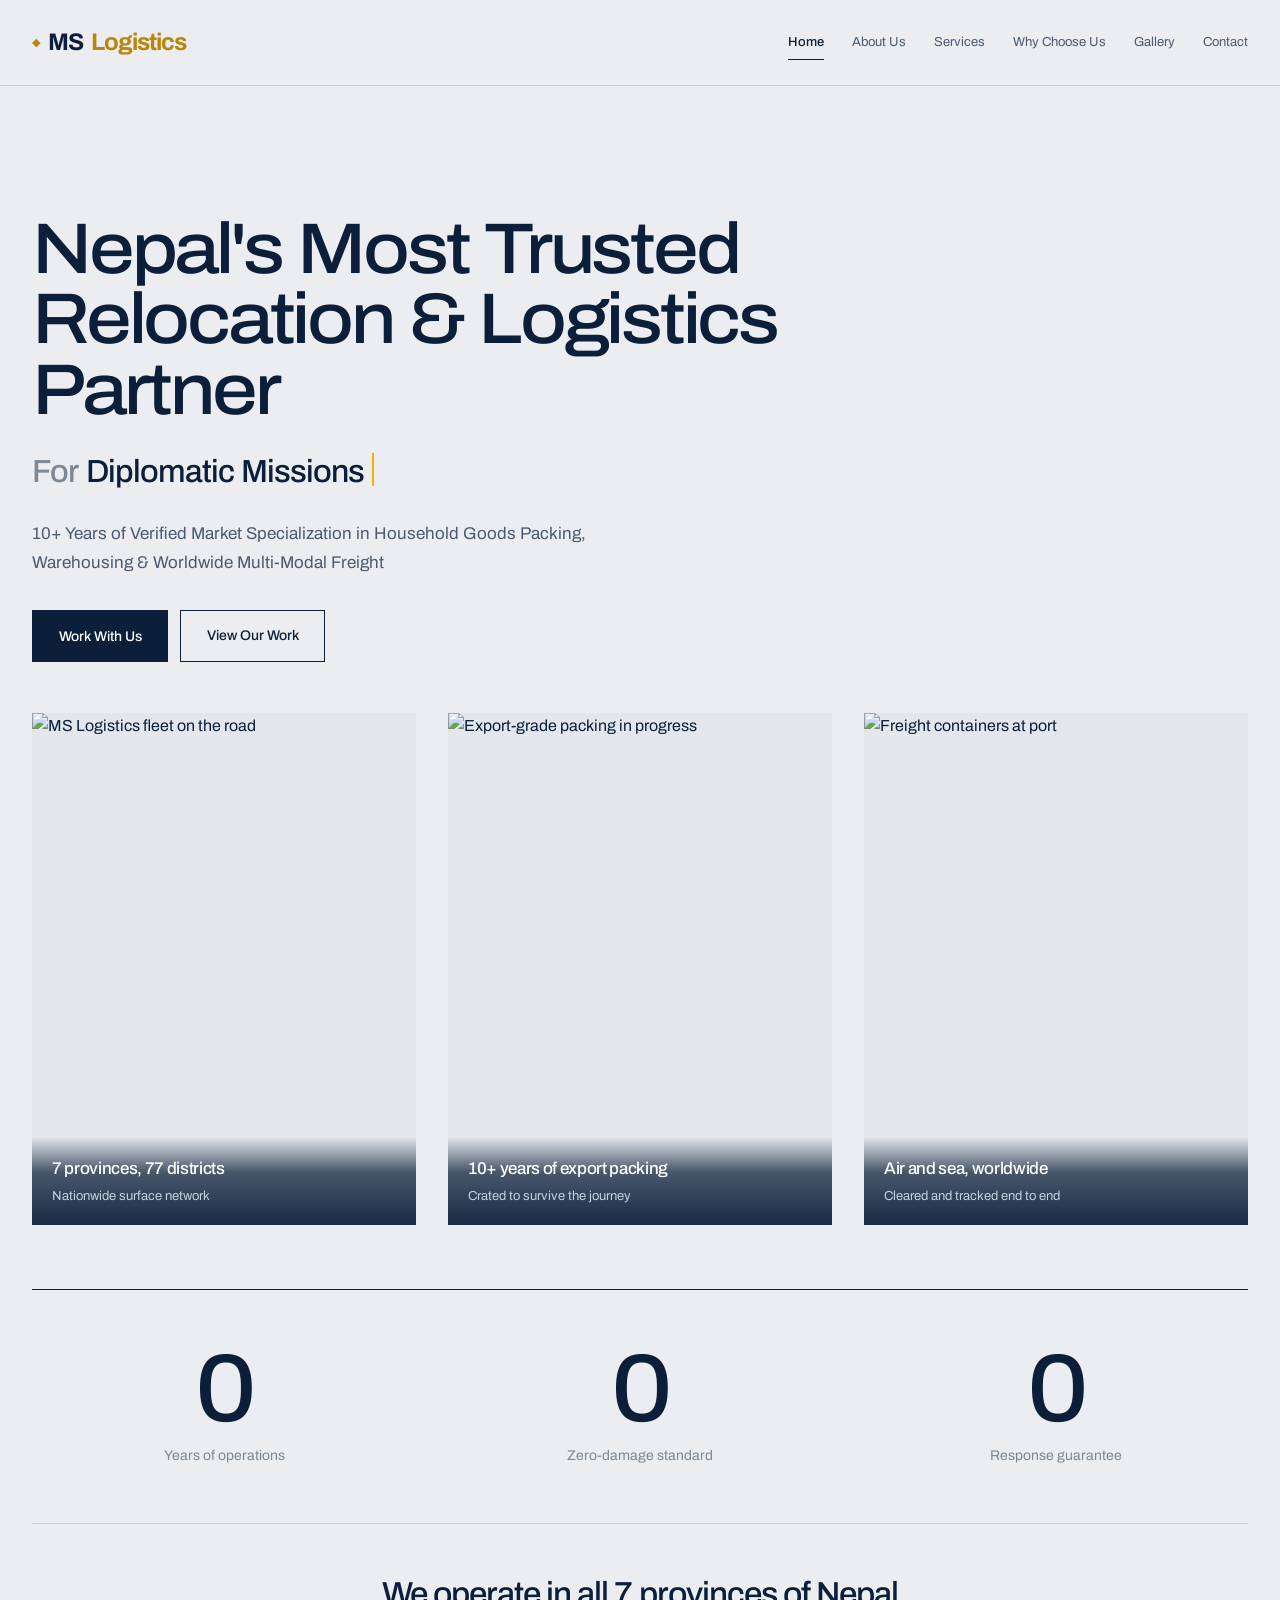
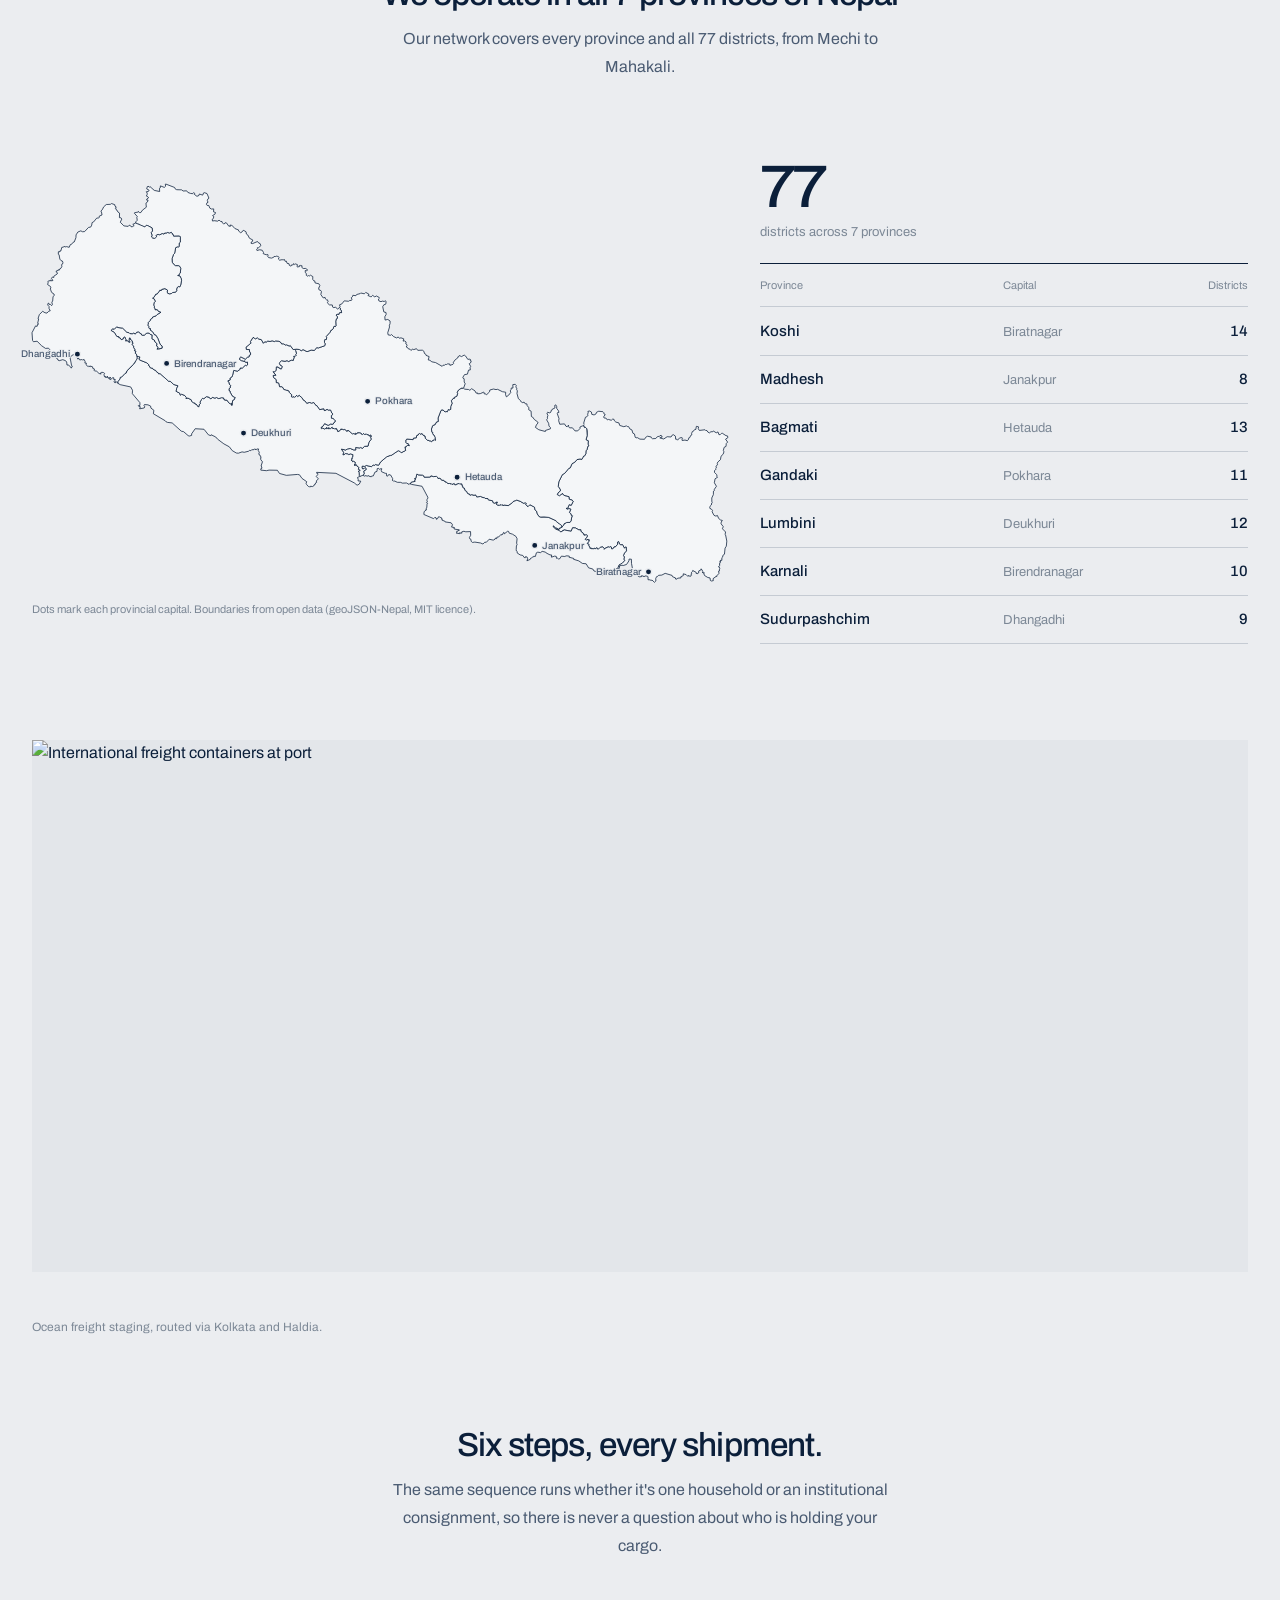
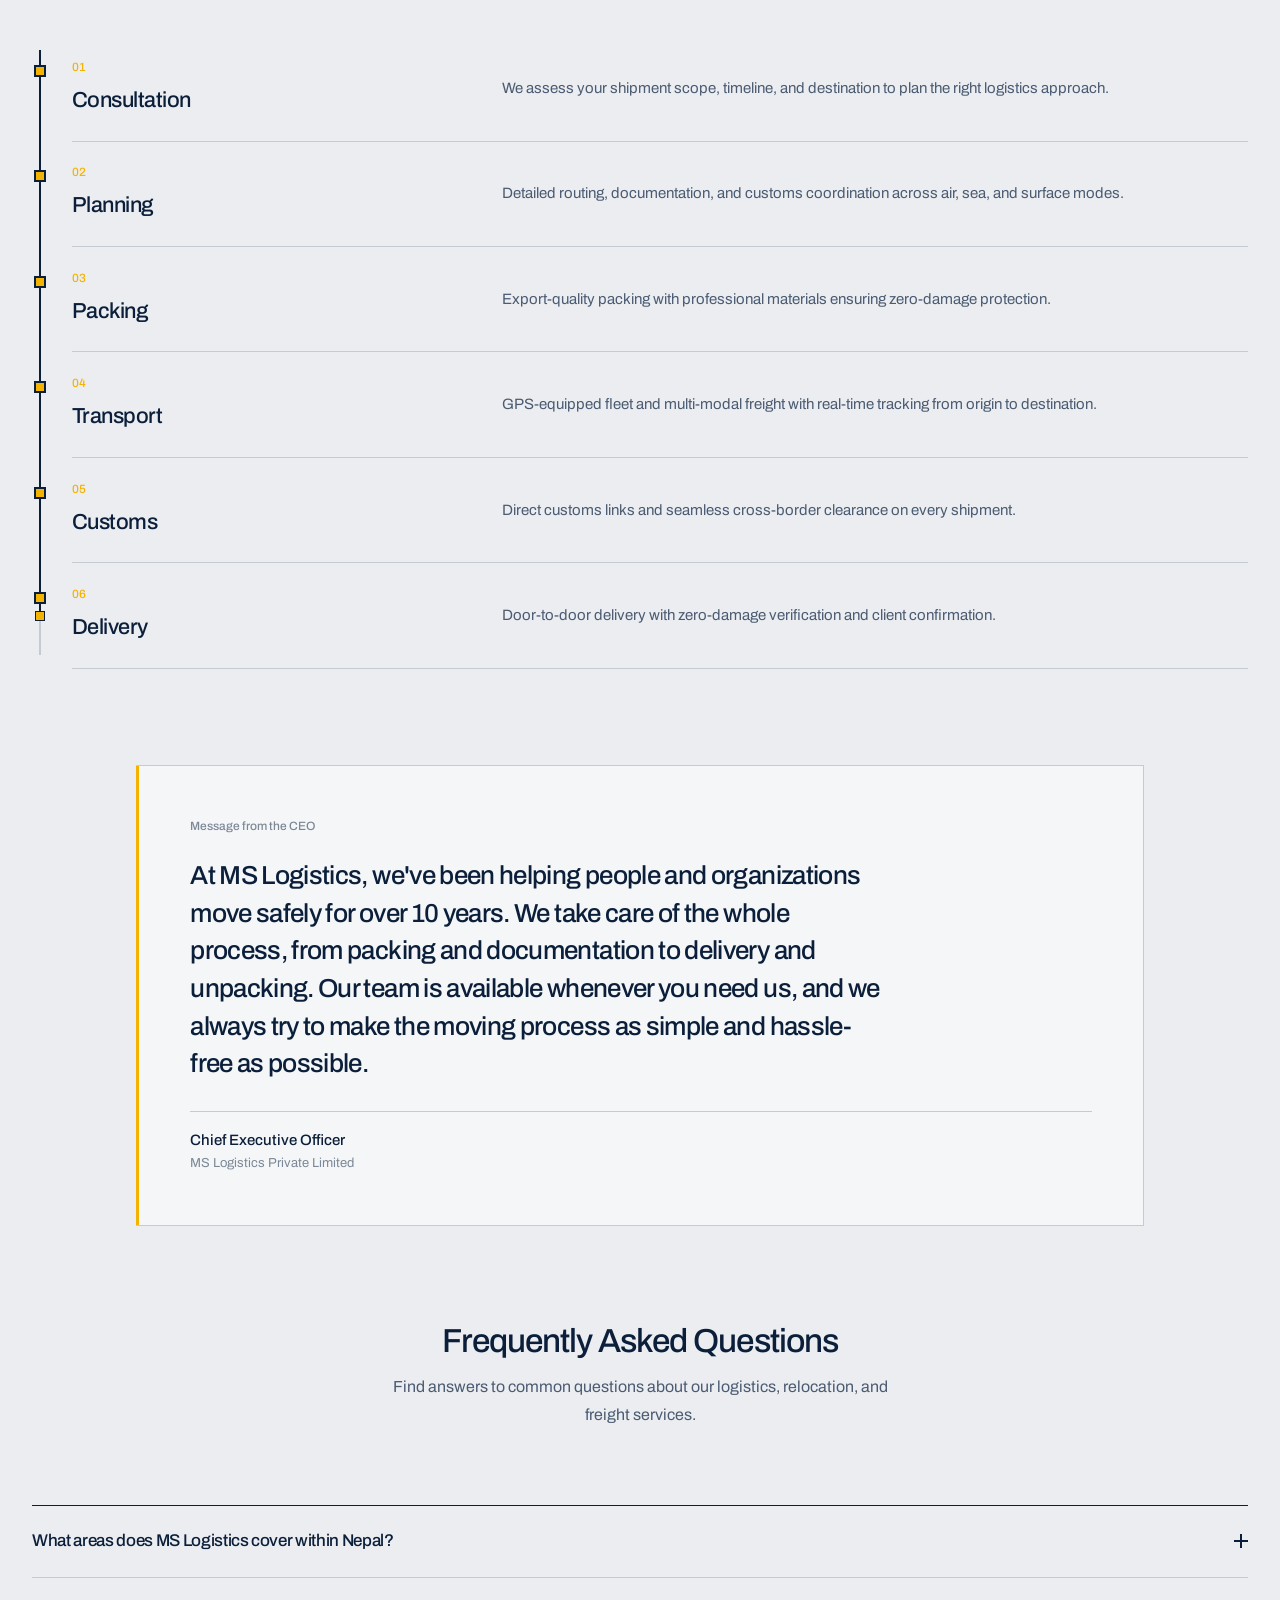
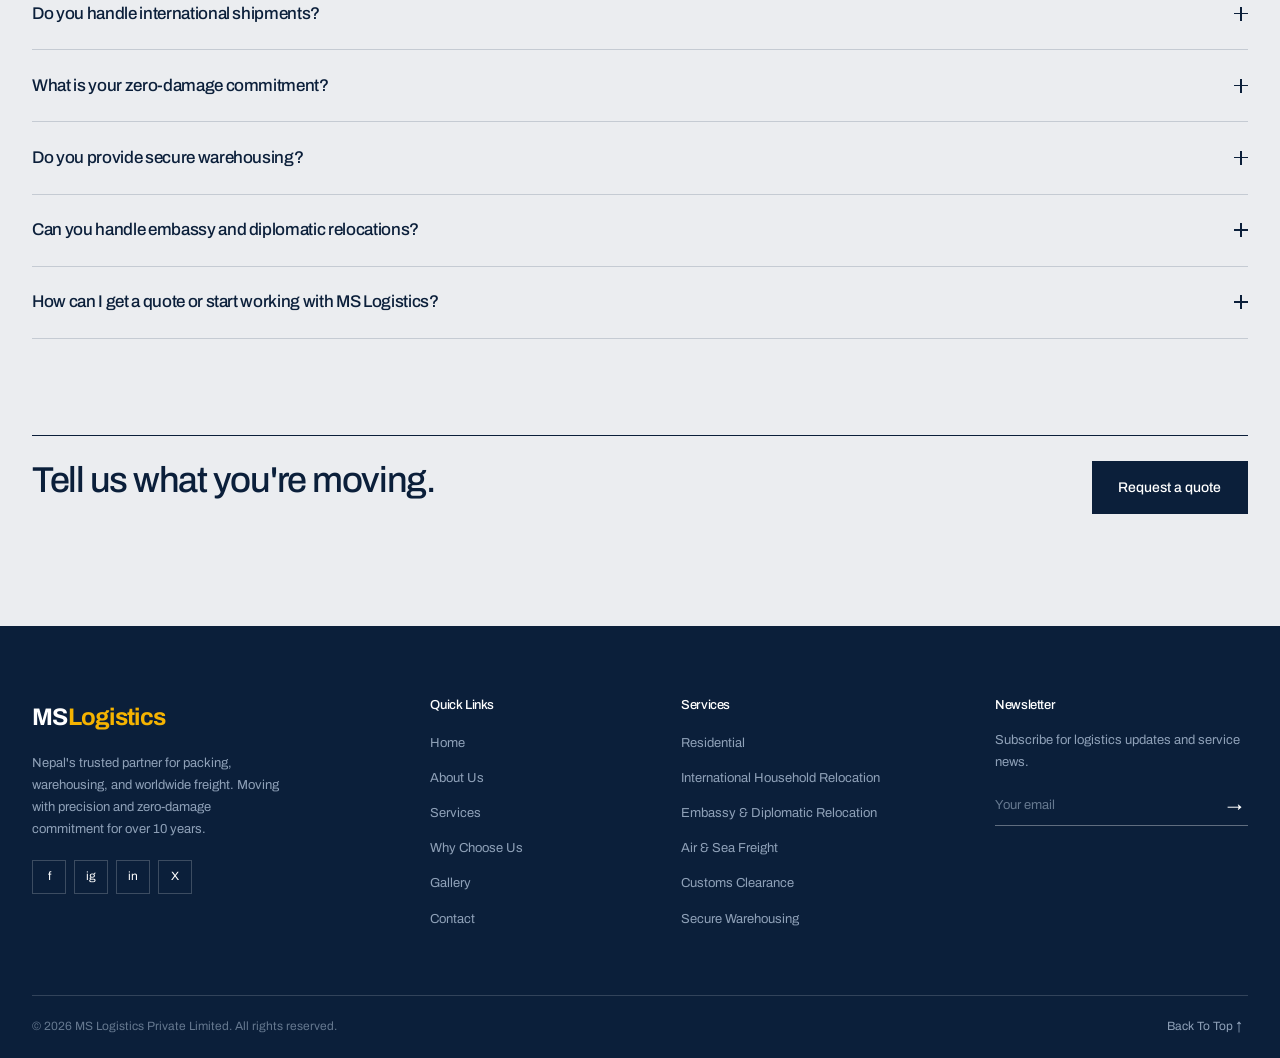
==== commit 1c5304ad: "Add files via upload" ====
--- a/index.html
+++ b/index.html
@@ -53,7 +53,6 @@
           <li><a href="contact.html" class="header__link">Contact</a></li>
         </ul>
       </nav>
-      <a href="contact.html" class="btn btn--primary header__cta">Work With Us</a>
       <button class="header__hamburger" id="hamburgerBtn" aria-label="Toggle menu" aria-expanded="false" aria-controls="mainNav">
         <span></span>
         <span></span>
--- a/css/style.css
+++ b/css/style.css
@@ -839,3 +839,38 @@
 /* Small label above a page headline ------------------------------------- */
 
 .lede__kicker{margin:0 0 1rem;font-size:.8125rem;font-weight:500;color:var(--ink-45)}
+
+/* Deep link from the header button lands below the sticky header */
+#contactForm{scroll-margin-top:calc(var(--header-h) + 2rem)}
+.contact__formwrap:target,.contact__formwrap{scroll-margin-top:calc(var(--header-h) + 2rem)}
+
+/* Contact: details and form sit in cards -------------------------------- */
+
+.contact__details,.contact__formwrap{
+  padding:clamp(1.5rem,3vw,2.25rem);
+  background:var(--object);
+  border:1px solid var(--rule);
+}
+.contact__details{border-top:3px solid var(--signal)}
+.contact__formwrap{border-top:3px solid var(--ink)}
+.contact__card-title{margin:0 0 1.25rem;font-size:1.0625rem;font-weight:500}
+.contact__item:first-child{border-top:1px solid var(--rule)}
+.contact__item:last-of-type{border-bottom:0;padding-bottom:0}
+.contact__form{gap:1.1rem}
+.form__group input,.form__group select,.form__group textarea{background:var(--paper);padding:.7rem .75rem;border:1px solid var(--rule)}
+.form__group input:focus,.form__group select:focus,.form__group textarea:focus{border-color:var(--ink)}
+.form__group.is-invalid input,.form__group.is-invalid select,.form__group.is-invalid textarea{border-color:#A32D2D}
+.form__group.is-valid input,.form__group.is-valid select,.form__group.is-valid textarea{border-color:var(--signal)}
+
+/* Wordmark: bold, with Logistics in gold -------------------------------- */
+
+:root{--gold:#B8860B;--gold-light:#F5B301}
+
+.header__logo{font-weight:700}
+.header__logo span{font-weight:700;color:var(--gold)}
+
+/* On the navy footer and loader a brighter gold is needed to carry */
+.footer__logo{font-weight:700}
+.footer__logo span{font-weight:700;color:var(--gold-light)}
+.loader__logo{font-weight:700}
+.loader__logo span{font-weight:700;color:var(--gold-light)}
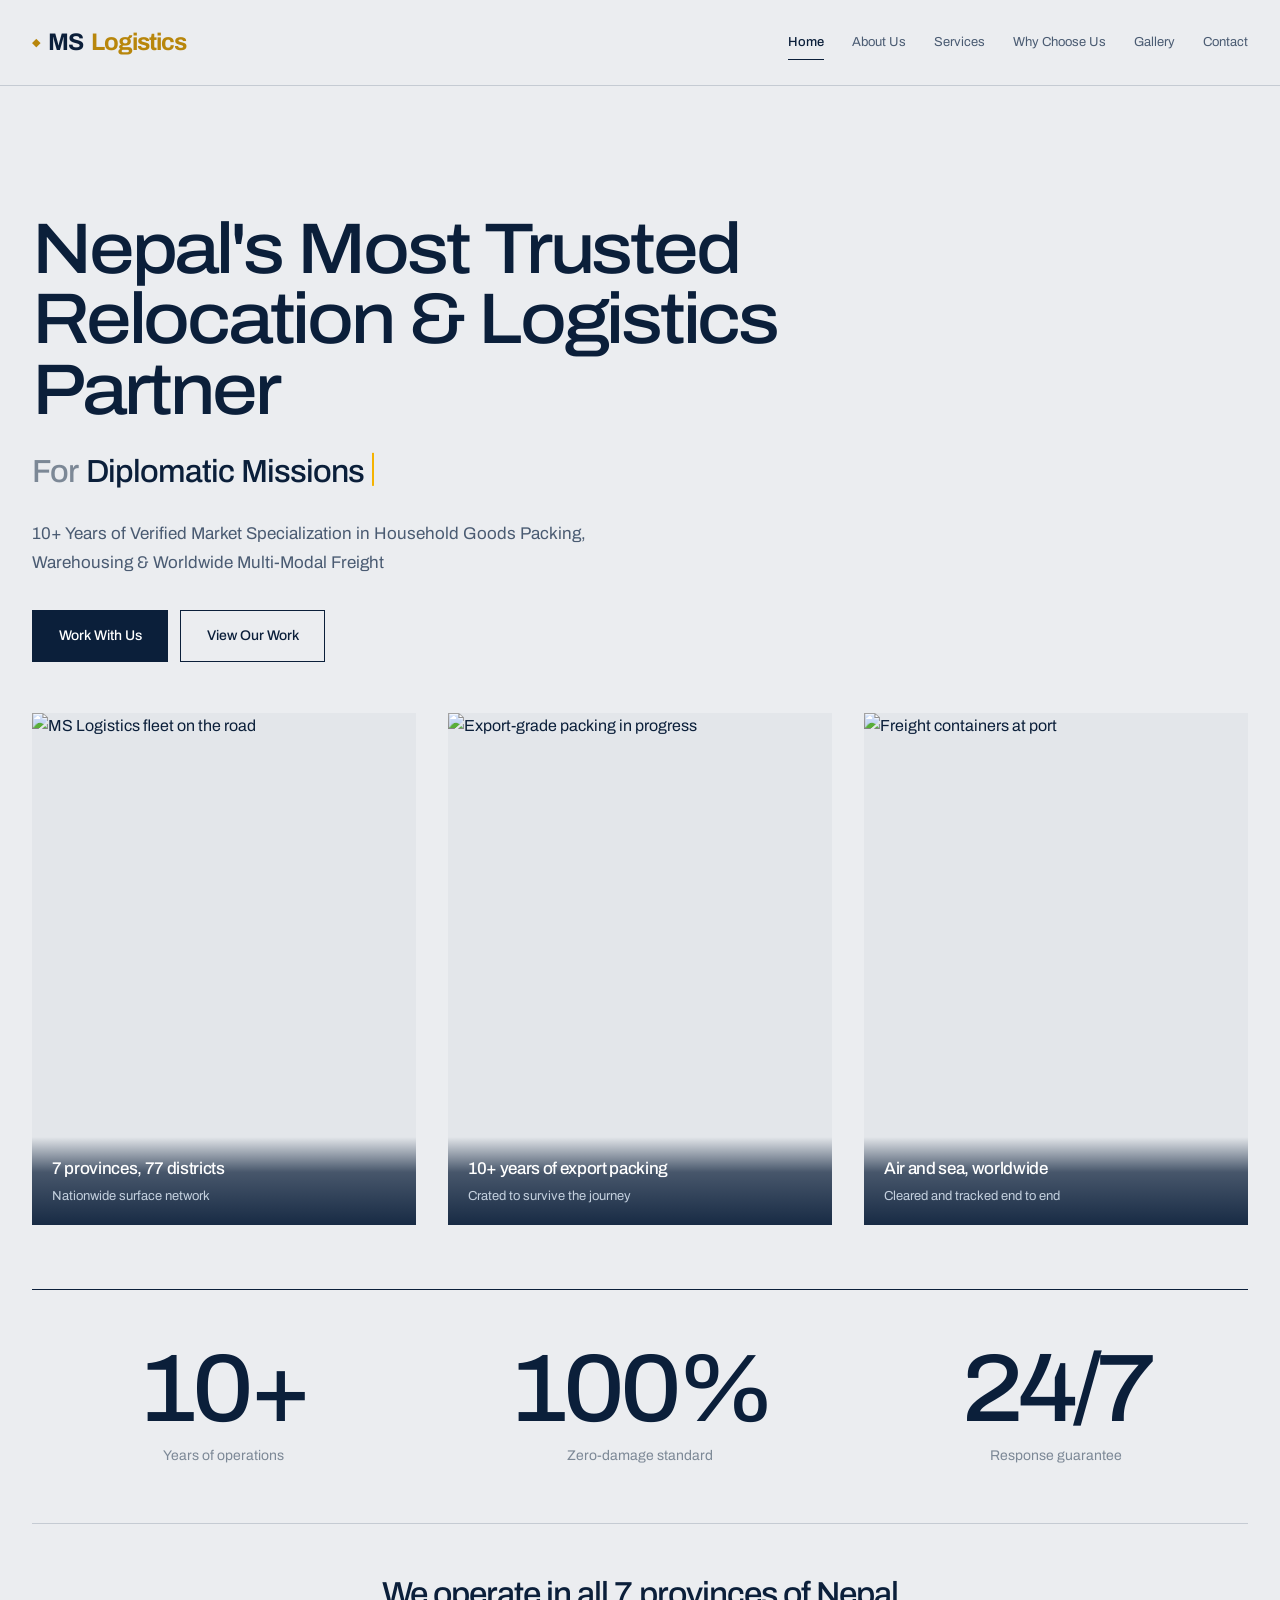
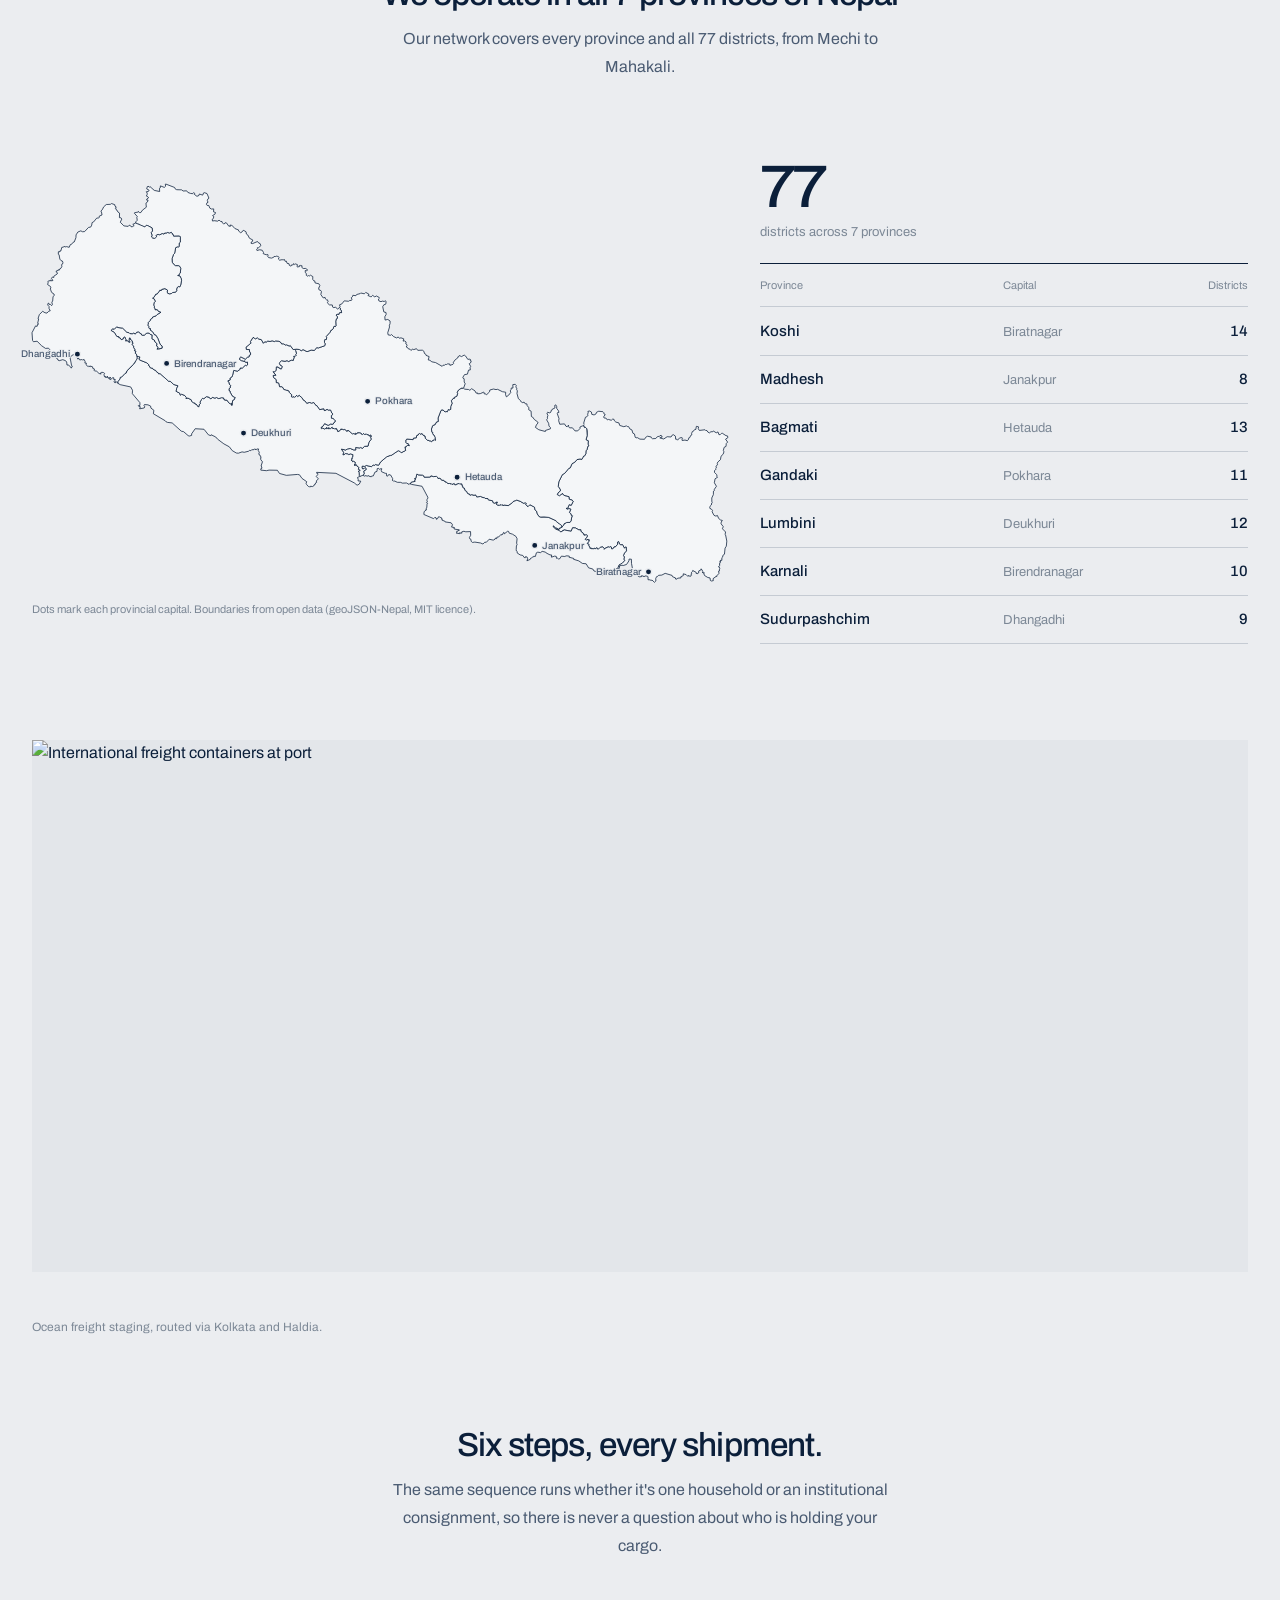
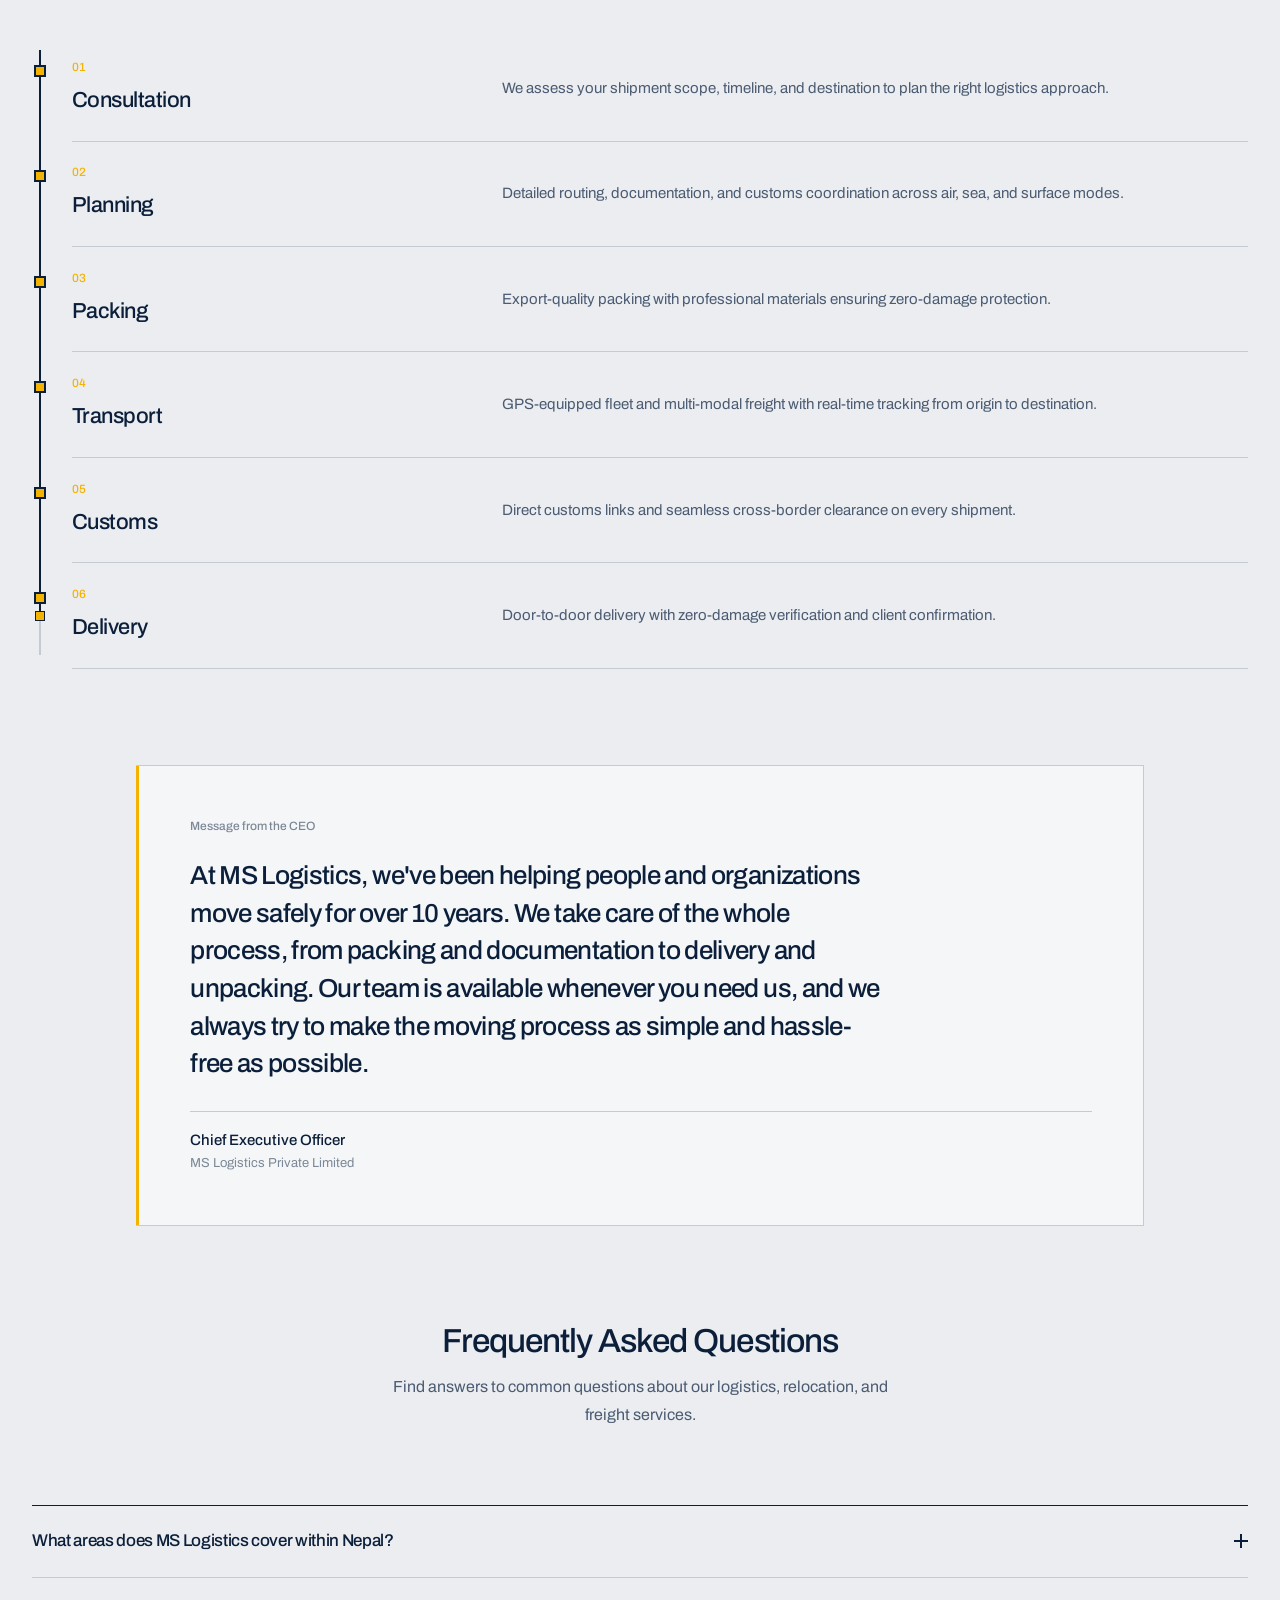
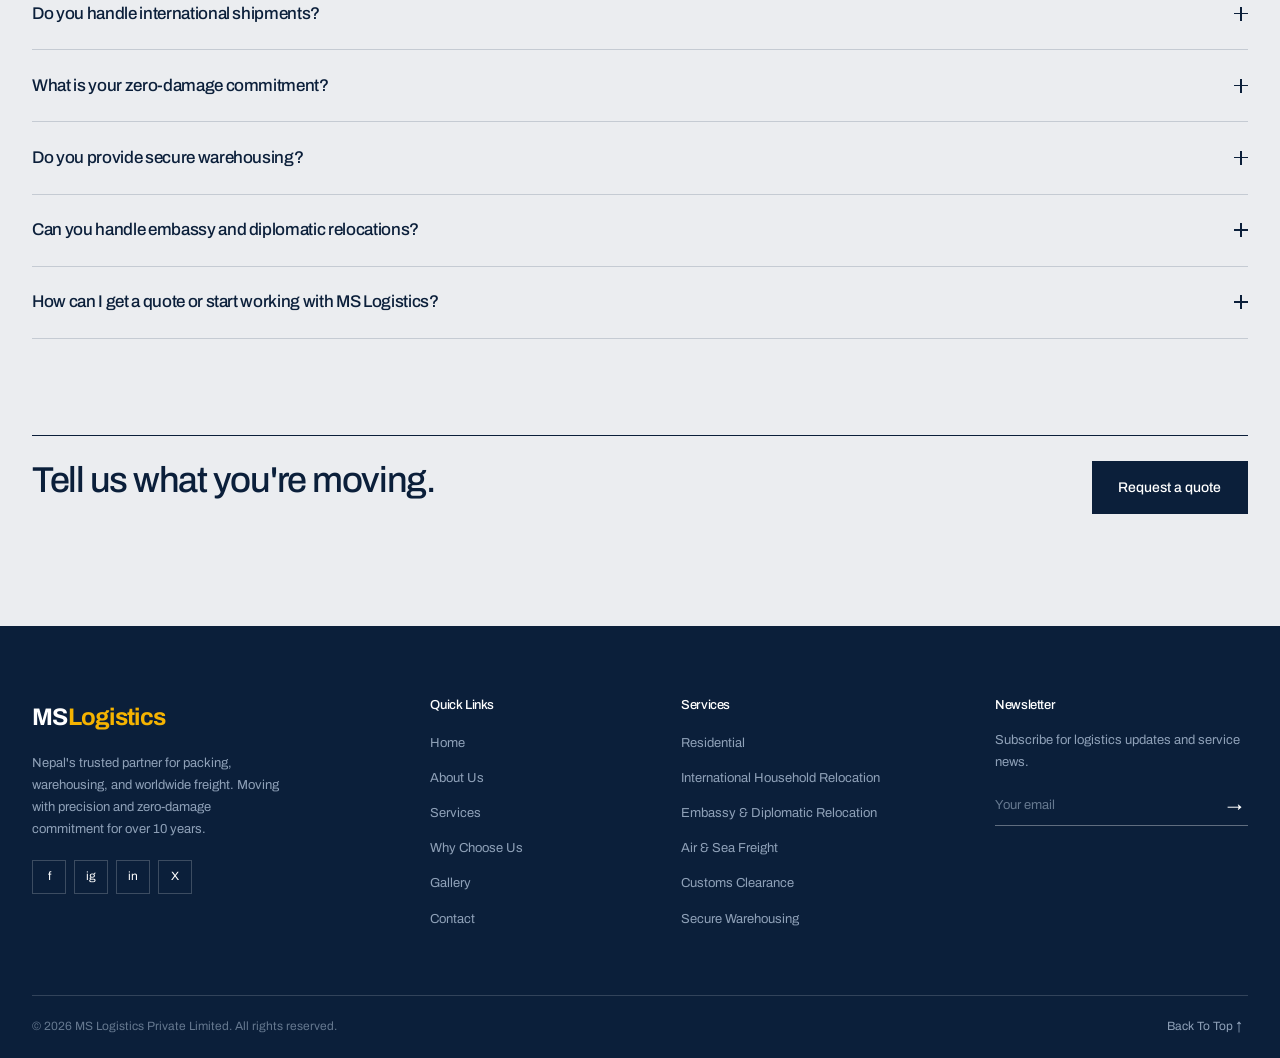
==== commit 068ebb11: "Add files via upload" ====
--- a/index.html
+++ b/index.html
@@ -417,7 +417,6 @@
   <script src="js/animation.js" defer></script>
   <script src="js/interact.js" defer></script>
   <script src="js/enhance.js" defer></script>
-  <script src="js/counter.js" defer></script>
   <script src="js/faq.js" defer></script>
 </body>
 </html>
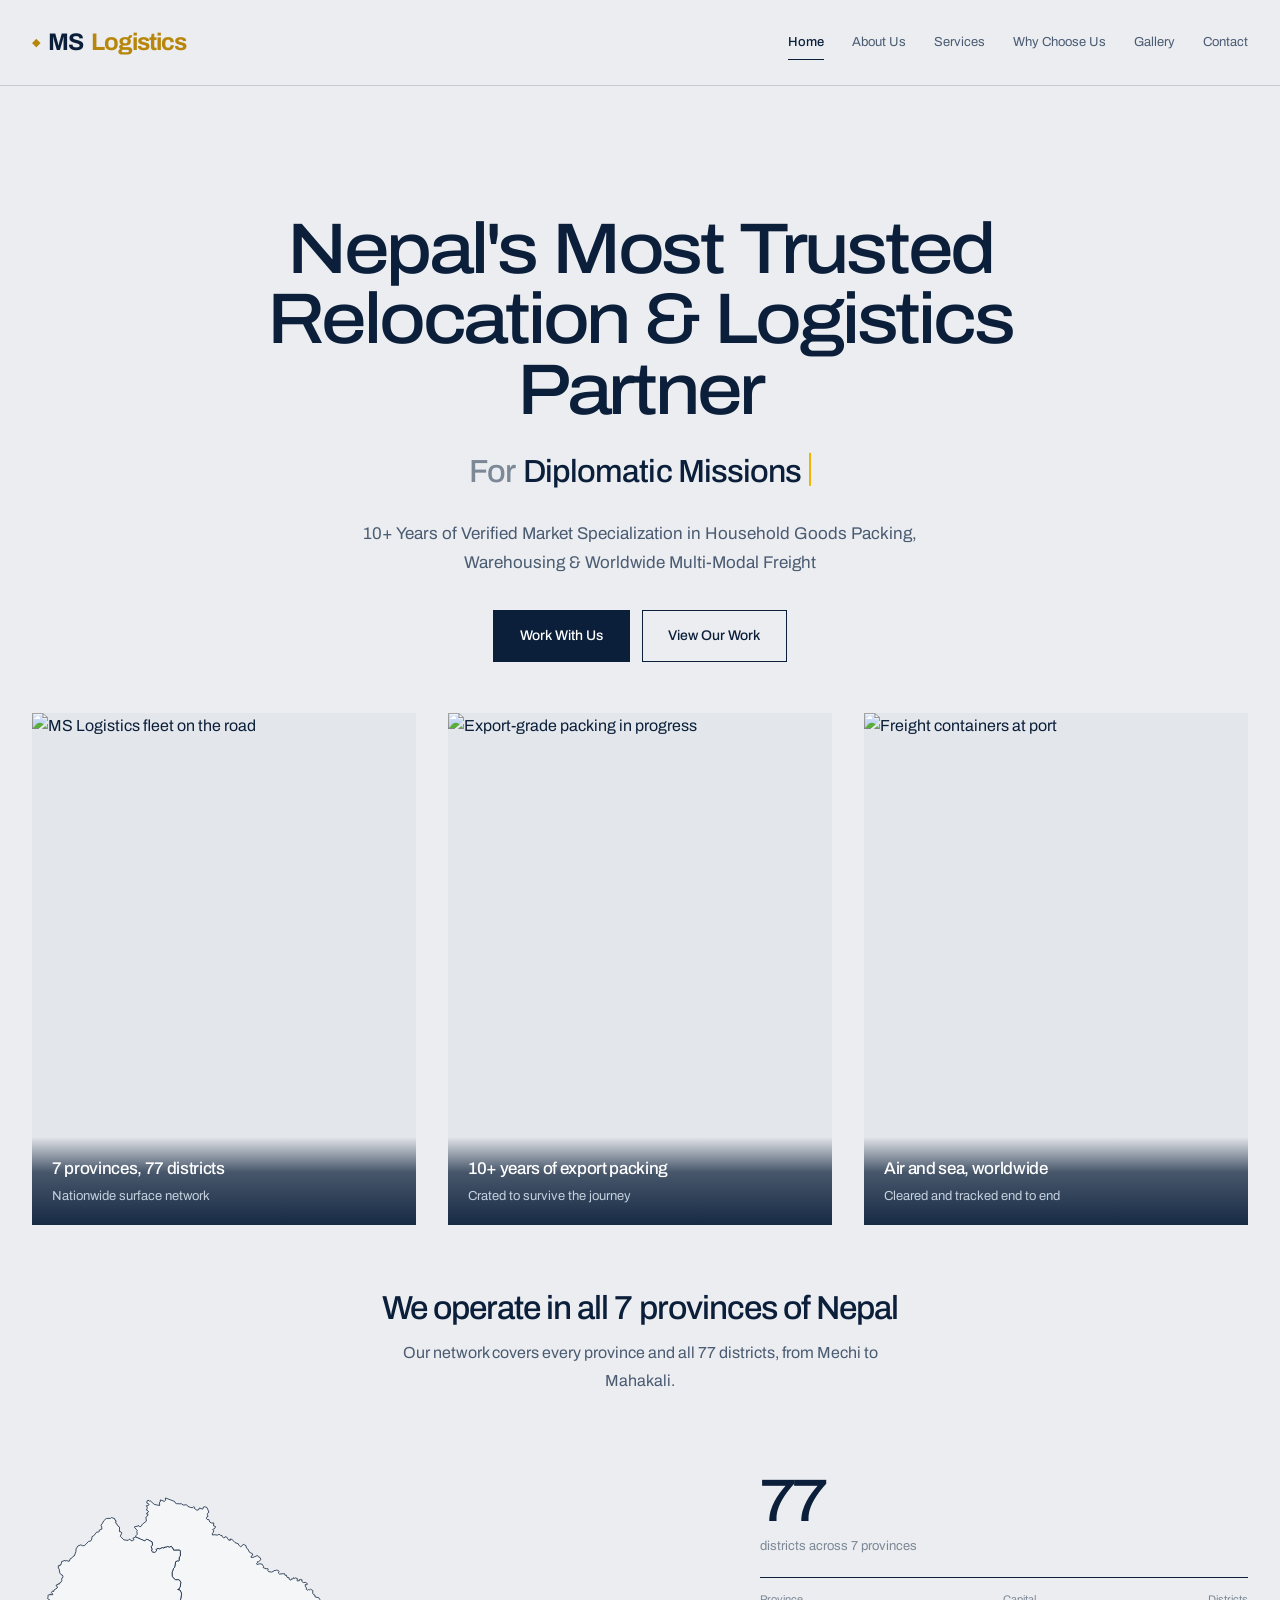
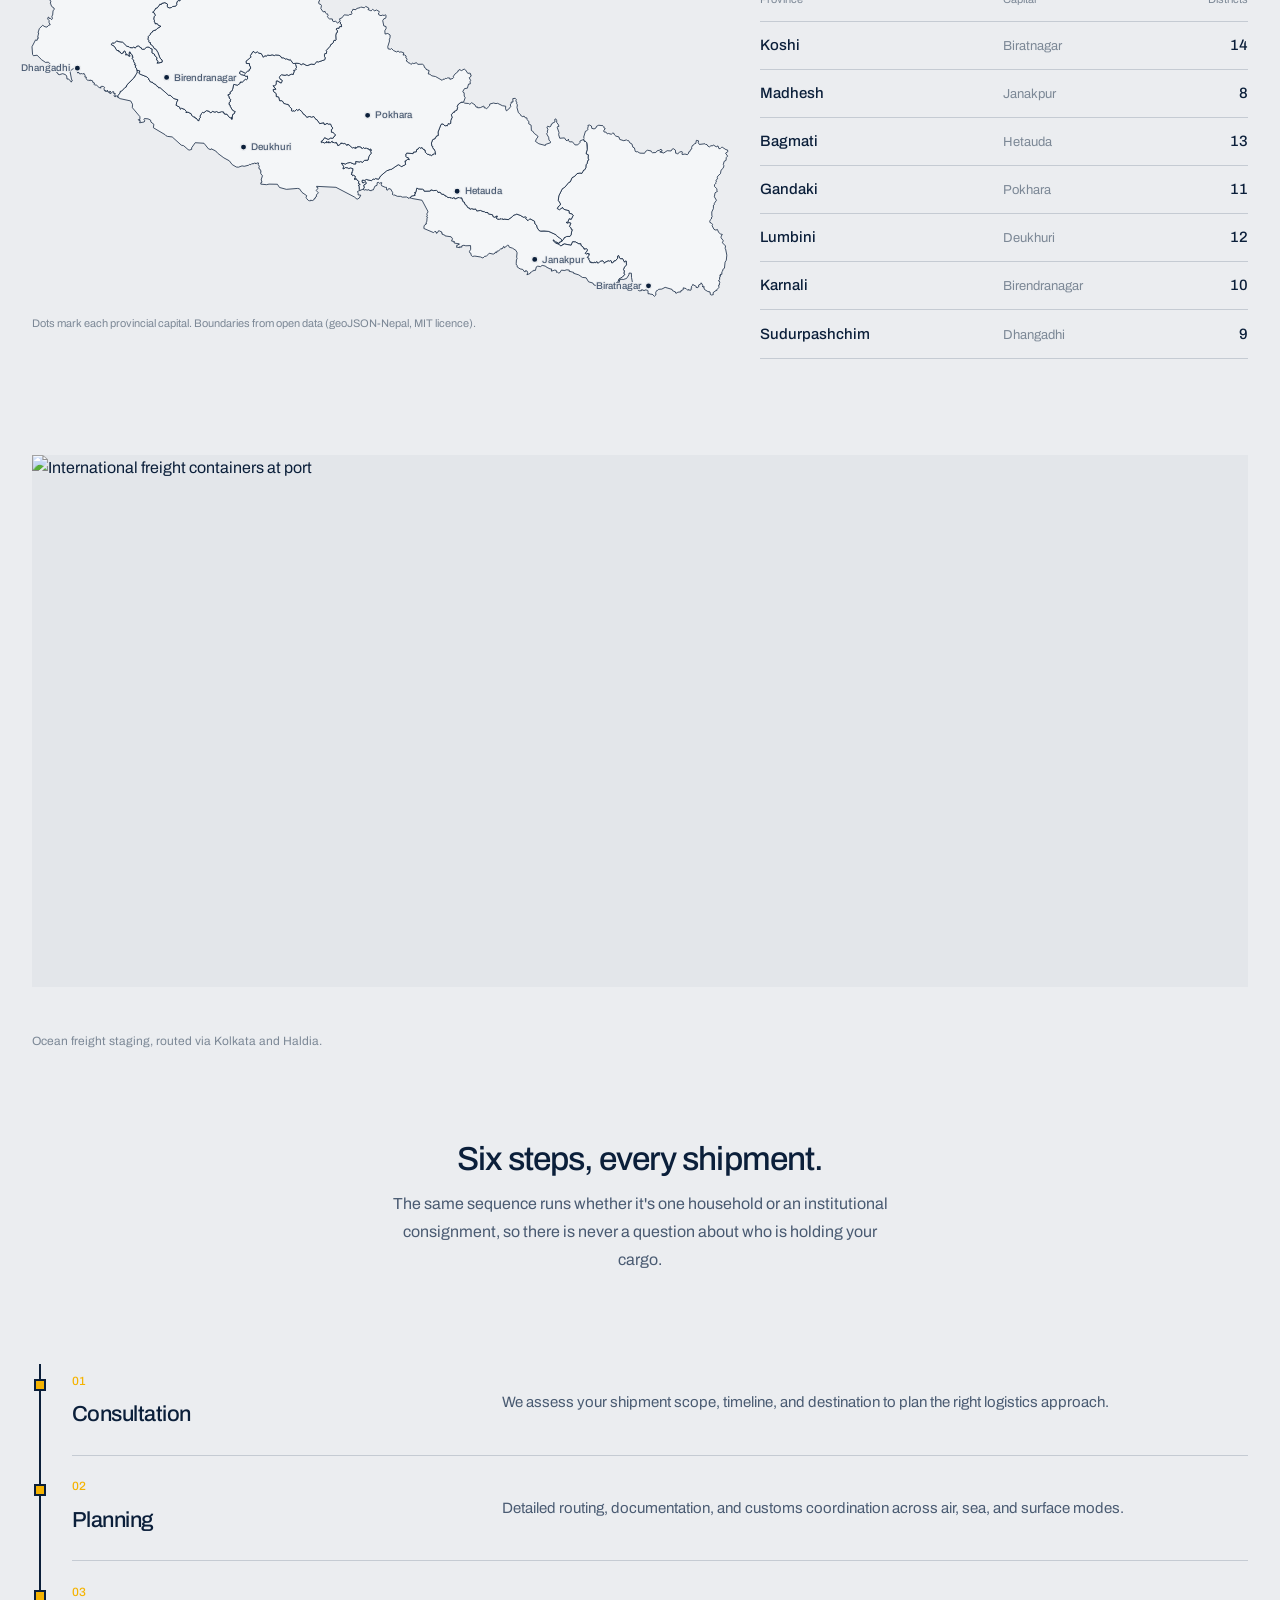
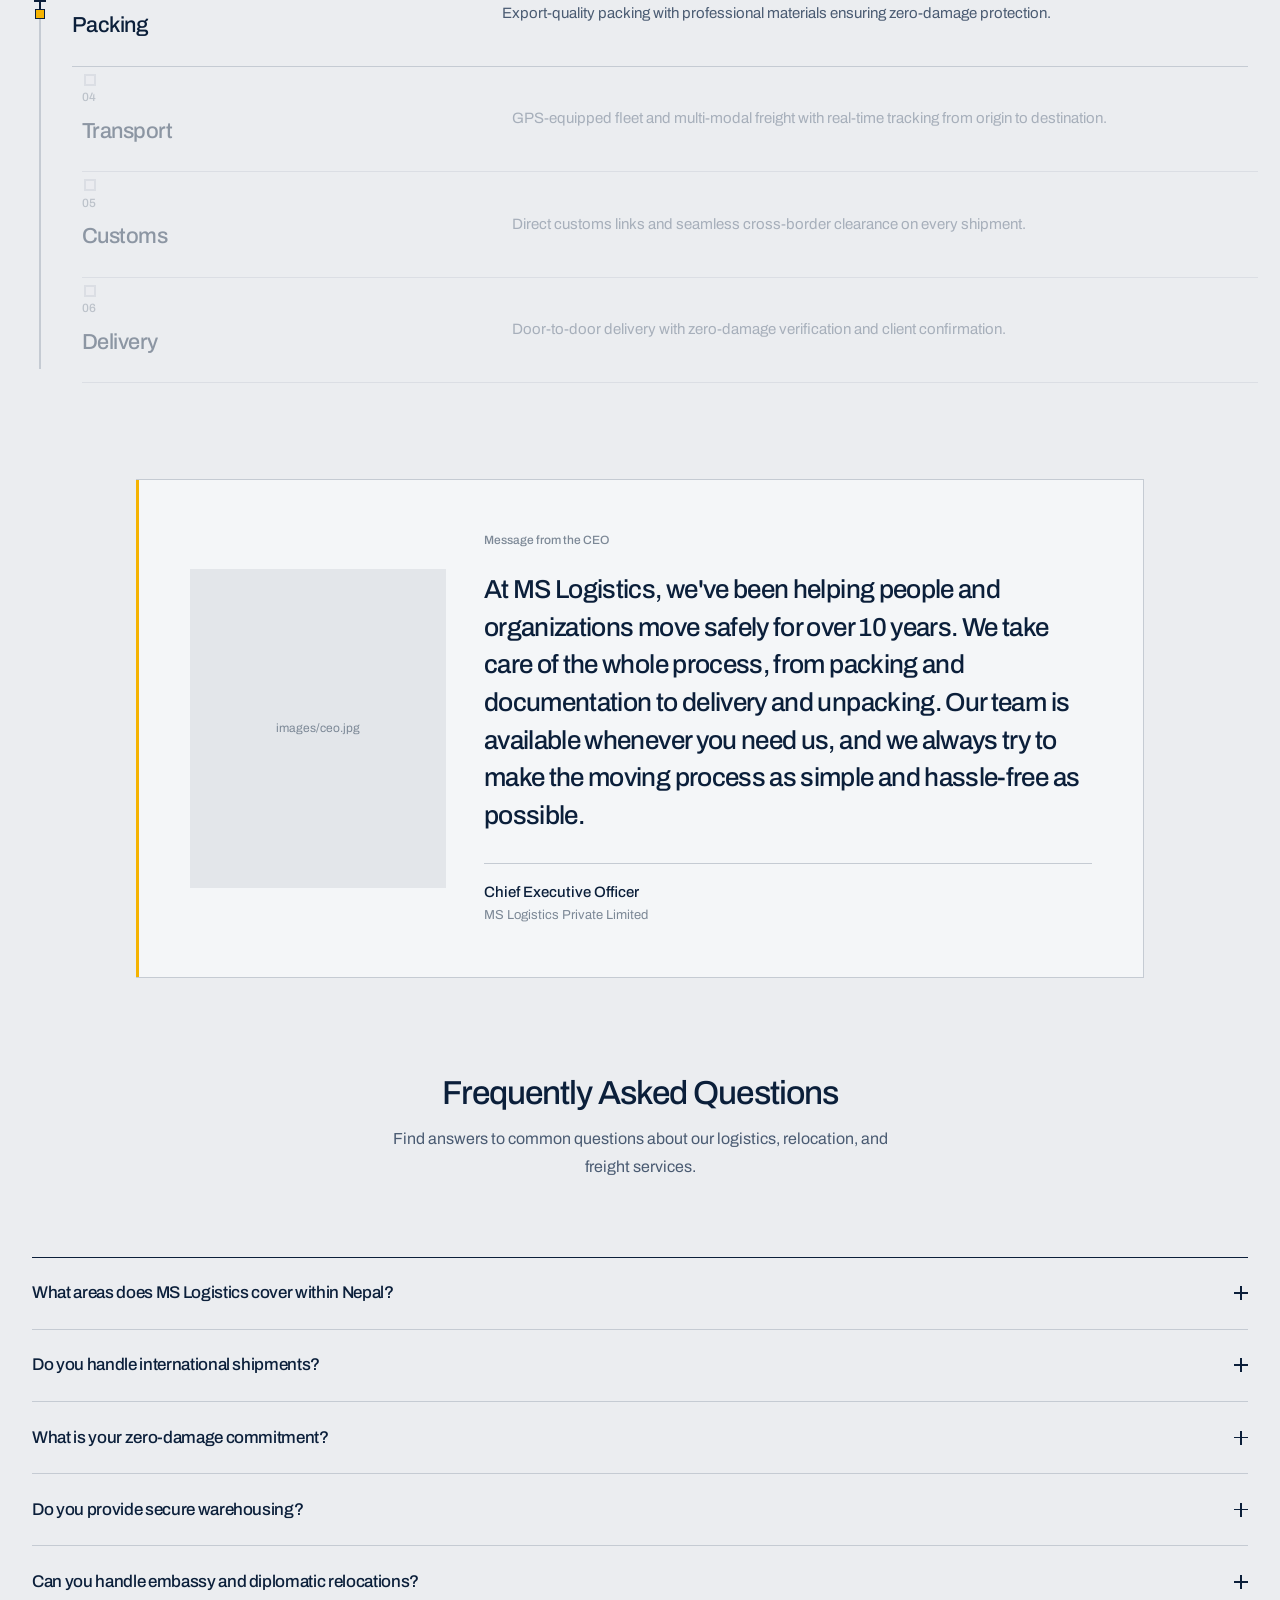
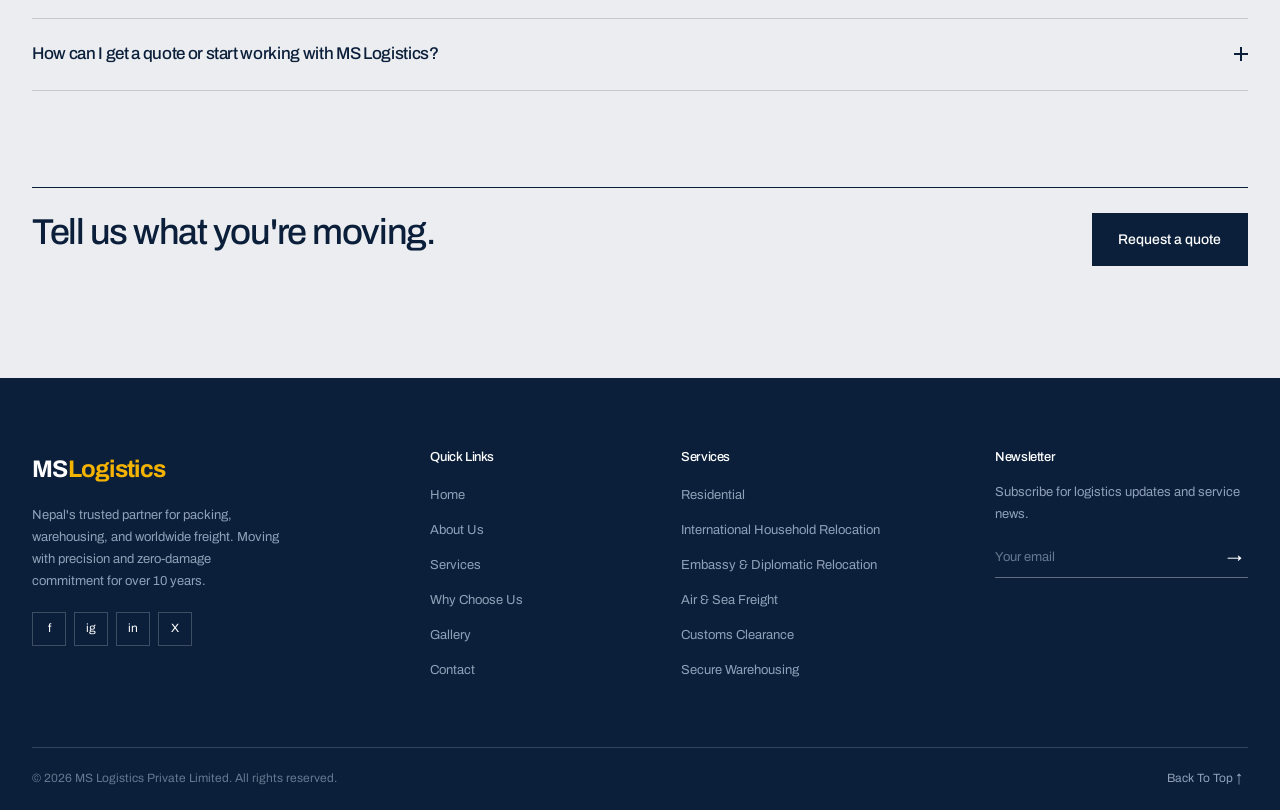
==== commit 379205b9: "Add files via upload" ====
--- a/index.html
+++ b/index.html
@@ -65,7 +65,7 @@
 
     <section class="lede">
       <div class="container grid12">
-        <div class="lede__head">
+        <div class="lede__head lede__head--center">
           <h1 class="lede__title lede__title--long">
             <span class="line"><span>Nepal's Most Trusted</span></span>
             <span class="line"><span>Relocation &amp; Logistics</span></span>
@@ -103,25 +103,6 @@
             <div class="tile__media"><img src="images/freight-containers.jpg" alt="Freight containers at port" loading="lazy" decoding="async"></div>
             <div class="tile__label"><strong>Air and sea, worldwide</strong><span>Cleared and tracked end to end</span></div>
           </article>
-        </div>
-      </div>
-    </section>
-
-    <section class="lede" id="stats" style="padding-top:0">
-      <div class="container grid12">
-        <div class="figures figures--big" style="margin-top:0">
-          <div class="stats__item">
-            <span class="stats__number" data-target="10" data-suffix="+">0</span>
-            <span class="stats__label">Years of operations</span>
-          </div>
-<div class="stats__item">
-            <span class="stats__number" data-target="100" data-suffix="%">0</span>
-            <span class="stats__label">Zero-damage standard</span>
-          </div>
-          <div class="stats__item">
-            <span class="stats__number" data-target="24" data-suffix="/7">0</span>
-            <span class="stats__label">Response guarantee</span>
-          </div>
         </div>
       </div>
     </section>
@@ -269,13 +250,18 @@
     <section class="ceo">
       <div class="container grid12">
         <figure class="ceo__card">
-          <figcaption class="ceo__label">Message from the CEO</figcaption>
+          <div class="ceo__photo">
+            <img src="images/ceo.jpg" alt="Chief Executive Officer, MS Logistics Private Limited" loading="lazy" decoding="async" onerror="this.classList.add('is-missing')">
+          </div>
+          <div class="ceo__body">
+            <figcaption class="ceo__label">Message from the CEO</figcaption>
           <blockquote class="ceo__quote">
             At MS Logistics, we've been helping people and organizations move safely for over 10 years. We take care of the whole process, from packing and documentation to delivery and unpacking. Our team is available whenever you need us, and we always try to make the moving process as simple and hassle-free as possible.
           </blockquote>
           <div class="ceo__by">
             <span class="ceo__role">Chief Executive Officer</span>
             <span class="ceo__org">MS Logistics Private Limited</span>
+          </div>
           </div>
         </figure>
       </div>
--- a/css/style.css
+++ b/css/style.css
@@ -874,3 +874,153 @@
 .footer__logo span{font-weight:700;color:var(--gold-light)}
 .loader__logo{font-weight:700}
 .loader__logo span{font-weight:700;color:var(--gold-light)}
+
+/* CEO card with portrait ------------------------------------------------ */
+
+.ceo__card{
+  display:grid;grid-template-columns:minmax(0,.42fr) minmax(0,1fr);
+  gap:clamp(1.5rem,3vw,2.75rem);align-items:center;
+}
+.ceo__photo{position:relative;aspect-ratio:4/5;background:var(--field);overflow:hidden}
+.ceo__photo::after{
+  content:"images/ceo.jpg";position:absolute;inset:0;display:grid;place-items:center;
+  font-size:.75rem;color:var(--ink-45);
+}
+.ceo__photo img{position:relative;z-index:1;width:100%;height:100%;object-fit:cover}
+.ceo__body{min-width:0}
+
+/* Gallery motion and interaction ---------------------------------------- */
+
+.project-card{transition:opacity .6s var(--ease),transform .6s var(--ease)}
+.js-gal .project-card{opacity:0;transform:translateY(22px)}
+.js-gal .project-card.is-in{opacity:1;transform:none}
+.js-gal .project-card.is-out{opacity:0;transform:scale(.96);pointer-events:none}
+
+.project-card__image{cursor:zoom-in}
+.project-card__image::after{
+  content:"";position:absolute;inset:0;background:rgba(11,31,58,.22);
+  opacity:0;transition:opacity .35s var(--ease);
+}
+.project-card:hover .project-card__image::after,
+.project-card__image:focus-visible::after{opacity:1}
+.project-card__zoom{
+  position:absolute;left:50%;top:50%;z-index:2;
+  display:grid;place-items:center;width:52px;height:52px;margin:-26px 0 0 -26px;
+  background:var(--signal);color:var(--ink);font-size:1.25rem;line-height:1;
+  opacity:0;transform:scale(.8);transition:opacity .3s var(--ease),transform .35s var(--ease);
+  pointer-events:none;
+}
+.project-card:hover .project-card__zoom,
+.project-card__image:focus-visible .project-card__zoom{opacity:1;transform:none}
+.project-card__image:focus-visible{outline:2px solid var(--ink);outline-offset:3px}
+
+.projects__filter{position:relative}
+.projects__filter::after{
+  content:"";position:absolute;left:0;right:0;bottom:0;height:1px;background:var(--ink);
+  transform:scaleX(0);transform-origin:right;transition:transform .3s var(--ease);
+}
+.projects__filter:hover::after{transform:scaleX(1);transform-origin:left}
+.projects__filter.active{box-shadow:none}
+.projects__filter.active::after{transform:scaleX(1);background:var(--signal);height:2px}
+
+.modal__figure{position:relative}
+.modal__figure img{transition:opacity .3s var(--ease)}
+.modal__figure.is-swapping img{opacity:0}
+/* An image whose file is missing leaves its frame in place */
+img.is-missing{visibility:hidden}
+
+/* Lightbox thumbnails ---------------------------------------------------- */
+
+.modal__figure{cursor:grab;user-select:none}
+.modal__figure:active{cursor:grabbing}
+.modal__thumbs{display:flex;flex-wrap:wrap;gap:.5rem;padding-top:1rem;border-top:1px solid var(--rule)}
+.modal__thumb{
+  width:64px;height:48px;padding:0;overflow:hidden;background:var(--field);
+  border:1px solid var(--rule);opacity:.55;
+  transition:opacity .25s var(--ease),border-color .25s var(--ease),transform .25s var(--ease);
+}
+.modal__thumb img{width:100%;height:100%;object-fit:cover}
+.modal__thumb:hover{opacity:1;transform:translateY(-2px)}
+.modal__thumb.is-on{opacity:1;border-color:var(--signal);border-width:2px}
+
+/* Services deck: plain stacked cards, no sticky shuffle ------------------ */
+
+.deck__list{display:grid;gap:var(--gutter)}
+.deck__card{
+  position:static;
+  top:auto;
+  margin-bottom:0;
+  transform:none;
+  opacity:1;
+  transition:border-color .3s var(--ease);
+}
+.deck__card:hover{border-color:var(--ink);box-shadow:none}
+.deck__body{opacity:1}
+
+/* Services toolbar, selection and views --------------------------------- */
+
+.sr-only{position:absolute;width:1px;height:1px;overflow:hidden;clip:rect(0 0 0 0);white-space:nowrap}
+
+.tools{grid-column:1/13;display:grid;gap:1rem;margin-bottom:1.75rem;padding-bottom:1.25rem;border-bottom:1px solid var(--ink)}
+.tools__search input{
+  width:100%;max-width:520px;padding:.8rem 1rem;font:inherit;font-size:.9375rem;
+  color:var(--ink);background:var(--object);border:1px solid var(--rule);
+  transition:border-color .2s var(--ease);
+}
+.tools__search input:focus{outline:none;border-color:var(--ink)}
+.tools__search input::placeholder{color:var(--ink-45)}
+.tools__tags{display:flex;flex-wrap:wrap;gap:.4rem}
+.tools__tag{
+  padding:.35rem .8rem;border:1px solid var(--rule);background:var(--object);
+  font-size:.75rem;color:var(--ink-70);
+  transition:background .2s var(--ease),color .2s var(--ease),border-color .2s var(--ease);
+}
+.tools__tag:hover{border-color:var(--ink)}
+.tools__tag.is-on{background:var(--ink);border-color:var(--ink);color:#fff}
+.tools__meta{display:flex;align-items:center;gap:1rem}
+.tools__count{font-size:.8125rem;color:var(--ink-45)}
+.tools__view{
+  margin-left:auto;padding:.4rem .9rem;border:1px solid var(--rule);
+  font-size:.75rem;font-weight:500;transition:border-color .2s var(--ease)
+}
+.tools__view:hover{border-color:var(--ink)}
+.tools__view[aria-pressed="true"]{background:var(--ink);border-color:var(--ink);color:#fff}
+
+.deck__card{transition:opacity .35s var(--ease),transform .35s var(--ease),border-color .3s var(--ease)}
+.deck__card.is-hidden{display:none}
+.deck__card.is-picked{border-color:var(--ink);box-shadow:inset 3px 0 0 var(--signal)}
+
+.deck__pick{
+  display:inline-flex;align-items:center;gap:.6rem;margin-top:1.25rem;
+  padding:.55rem .9rem;border:1px solid var(--rule);font-size:.8125rem;font-weight:500;
+  transition:border-color .2s var(--ease),background .2s var(--ease);
+}
+.deck__pick:hover{border-color:var(--ink)}
+.deck__pick-box{width:14px;height:14px;border:1px solid var(--ink-45);position:relative}
+.deck__pick[aria-pressed="true"]{background:var(--ink);border-color:var(--ink);color:#fff}
+.deck__pick[aria-pressed="true"] .deck__pick-box{background:var(--signal);border-color:var(--signal)}
+.deck__pick[aria-pressed="true"] .deck__pick-box::after{
+  content:"";position:absolute;left:4px;top:1px;width:4px;height:8px;
+  border:solid var(--ink);border-width:0 1.5px 1.5px 0;transform:rotate(45deg);
+}
+
+/* Grid view flips the cards to image on top */
+.deck__list--grid{grid-template-columns:repeat(2,minmax(0,1fr))}
+.deck__list--grid .deck__card{grid-template-columns:minmax(0,1fr)}
+.deck__list--grid .deck__media{aspect-ratio:16/9}
+
+.svc-empty{grid-column:1/13;padding:2.5rem 0;font-size:.9375rem;color:var(--ink-45)}
+
+/* Selection bar */
+.picked{position:fixed;left:0;right:0;bottom:0;z-index:90;background:var(--ink);color:#fff;
+  transform:translateY(100%);transition:transform .35s var(--ease)}
+.picked.is-up{transform:none}
+.picked[hidden]{display:block}
+.picked__inner{display:flex;align-items:center;gap:1rem;padding-block:.9rem}
+.picked__count{font-size:.875rem;font-weight:500}
+.picked__clear{font-size:.8125rem;color:#8FA1B8}
+.picked__clear:hover{color:#fff}
+.picked__go{margin-left:auto;background:var(--signal);color:var(--ink);border-color:var(--signal)}
+.picked__go:hover{background:#fff}
+/* Centred hero also centres the typewriter line */
+.lede__head--center .type-line{justify-content:center}
--- a/css/animations.css
+++ b/css/animations.css
@@ -230,3 +230,5 @@
 }
 .lede__kicker{animation:rise .8s var(--ease) 1.5s both}
 @media (prefers-reduced-motion:reduce){ .lede__kicker{opacity:1;transform:none} }
+.ceo__card.is-armed .ceo__photo img{opacity:0;transform:scale(1.04);transition:opacity .8s var(--ease),transform 1.2s var(--ease)}
+.ceo__card.is-armed.is-on .ceo__photo img{opacity:1;transform:none}
--- a/css/responsive.css
+++ b/css/responsive.css
@@ -167,3 +167,14 @@
 @media (max-width:640px){ .pillars__row{grid-template-columns:minmax(0,1fr)} }
 
 @media (max-width:1024px){ .lede__head--center{grid-column:1/13} }
+
+@media (max-width:820px){
+  .ceo__card{grid-template-columns:minmax(0,1fr)}
+  .ceo__photo{aspect-ratio:16/10;max-height:320px}
+}
+
+@media (max-width:820px){
+  .deck__list--grid{grid-template-columns:minmax(0,1fr)}
+  .picked__inner{flex-wrap:wrap;gap:.6rem}
+  .picked__go{width:100%;margin-left:0}
+}
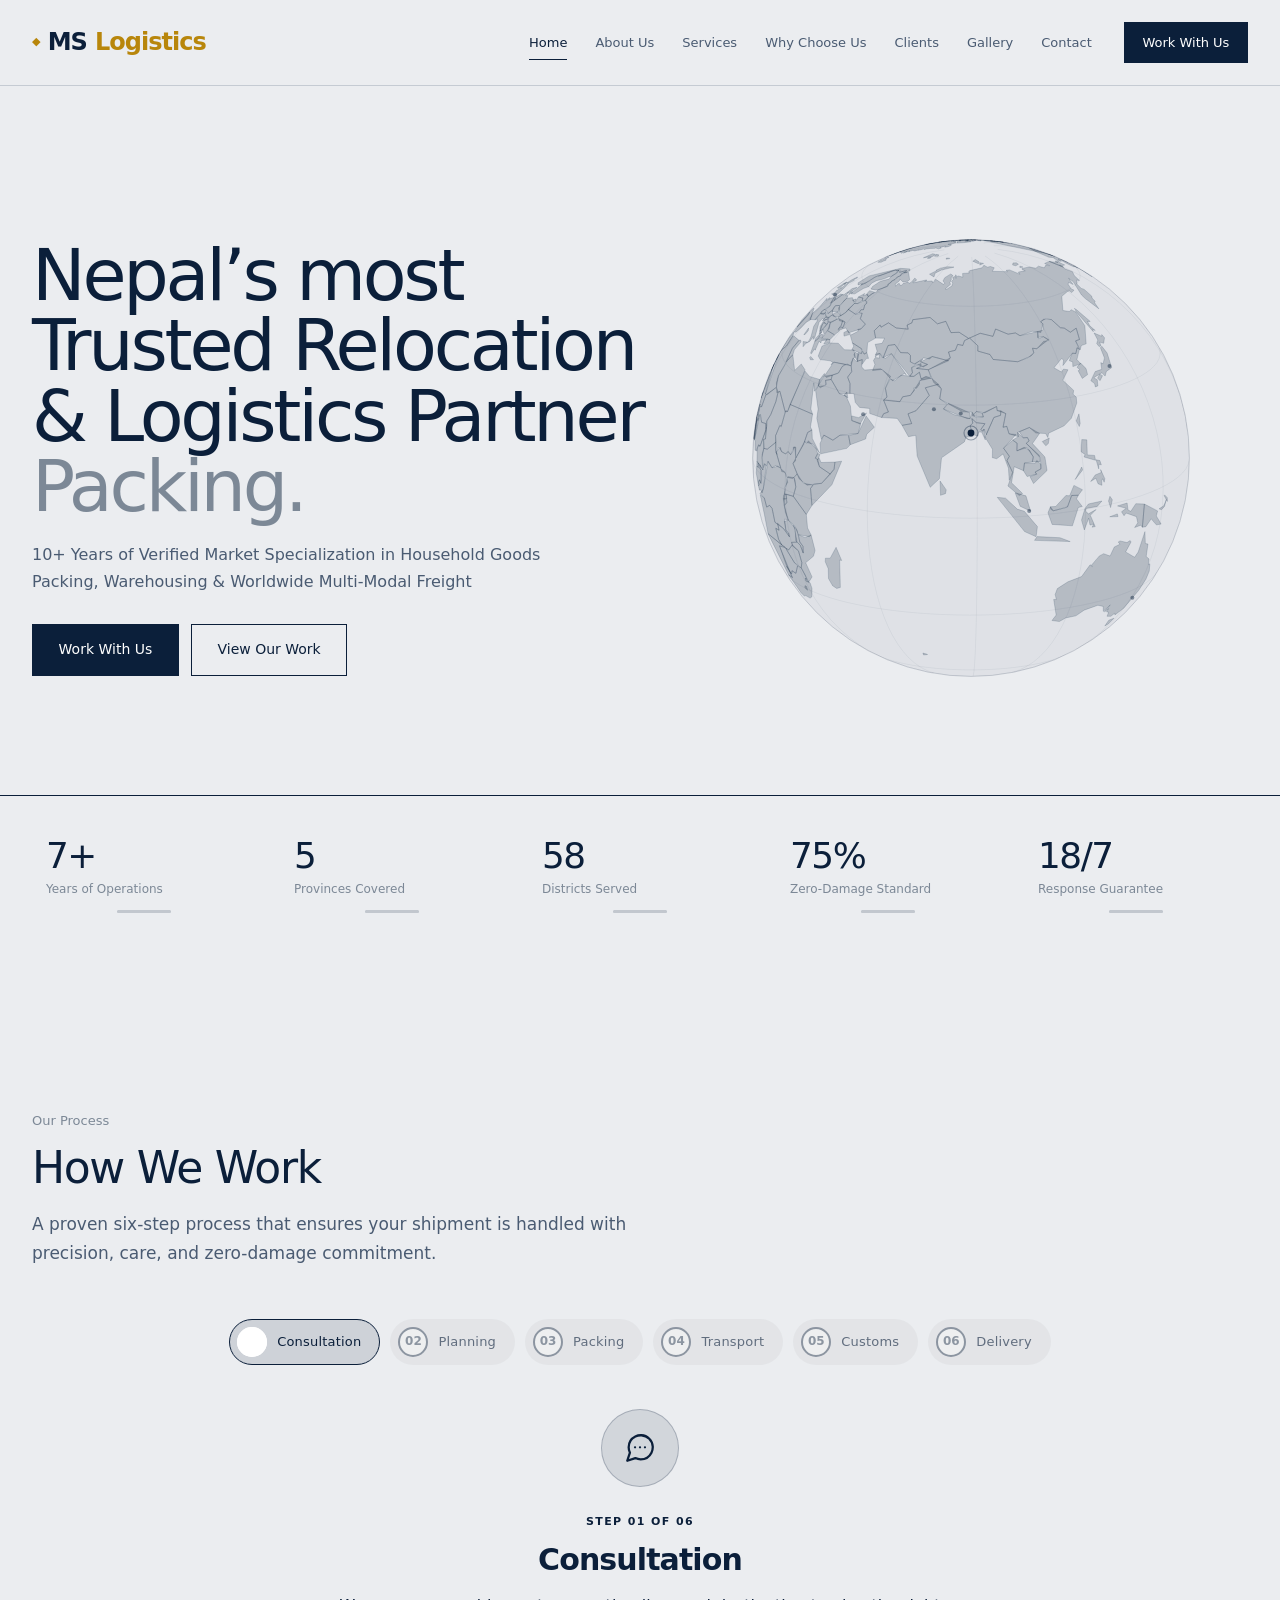
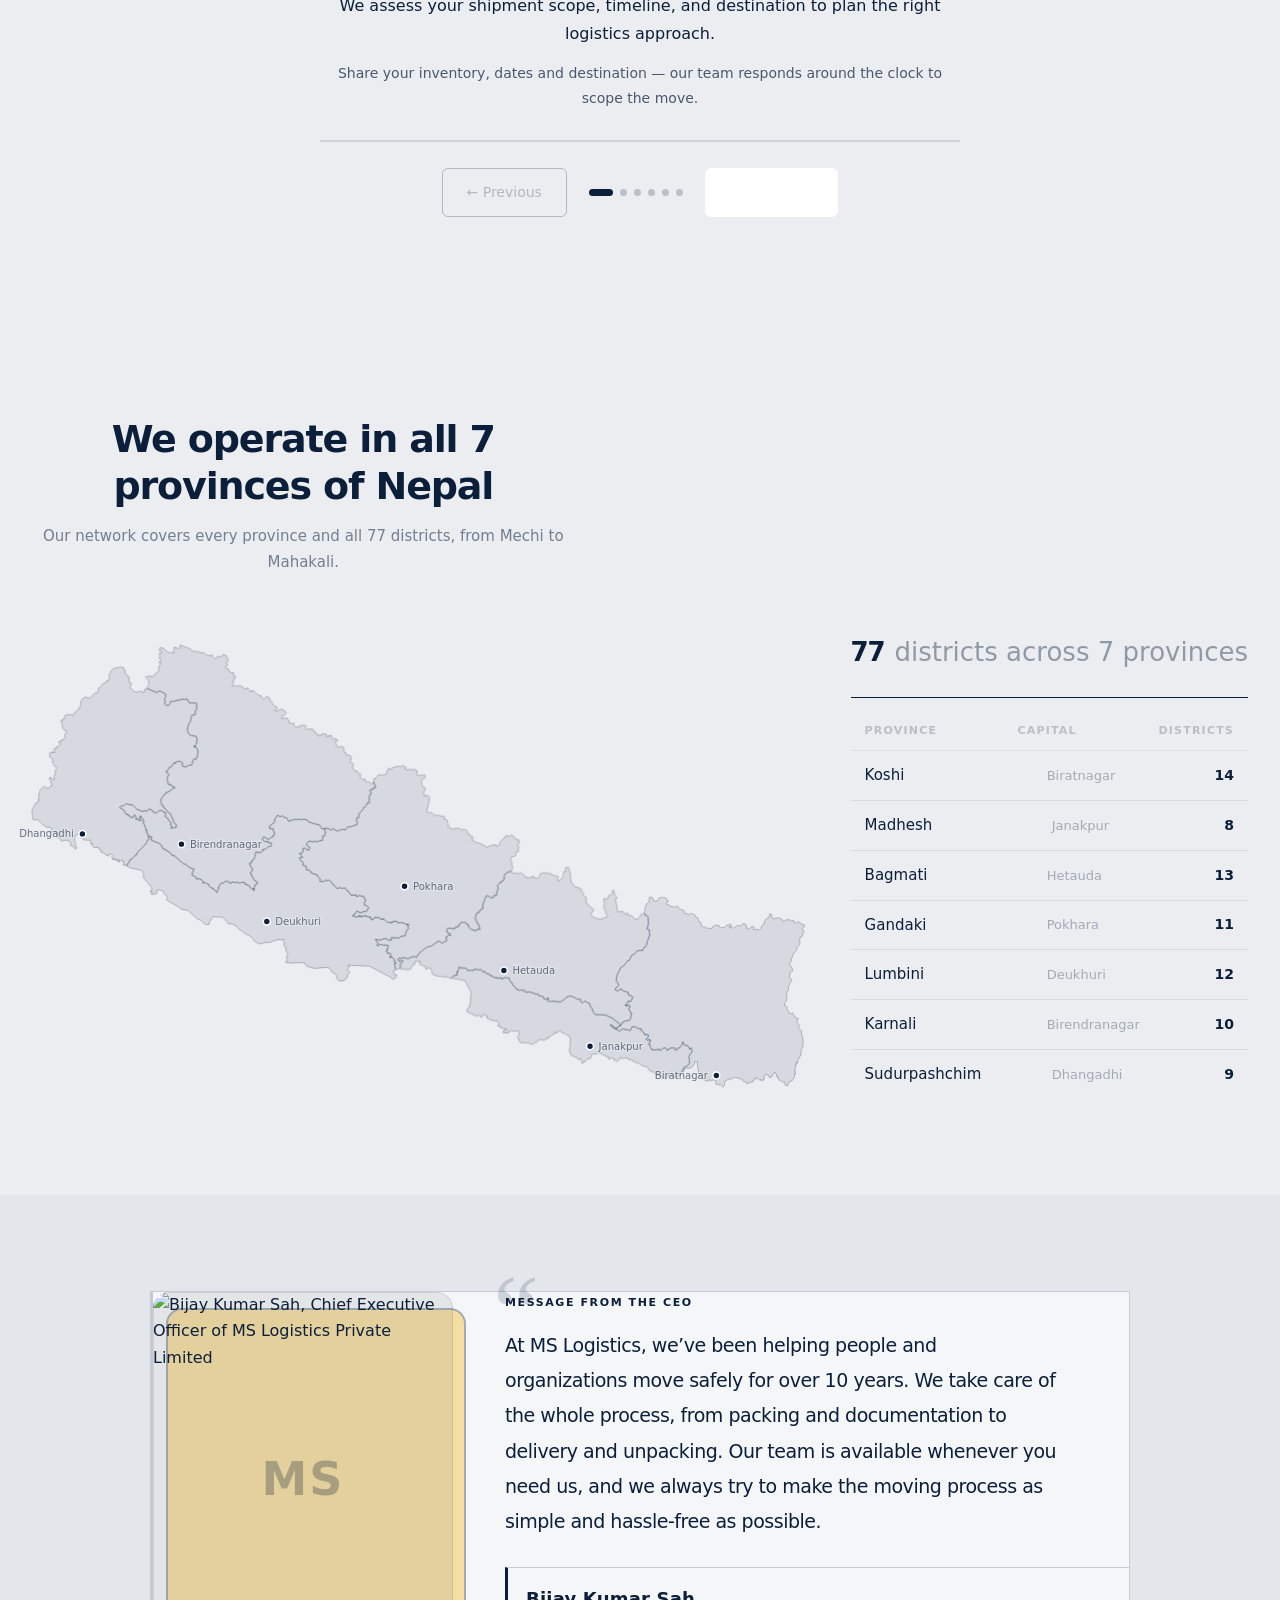
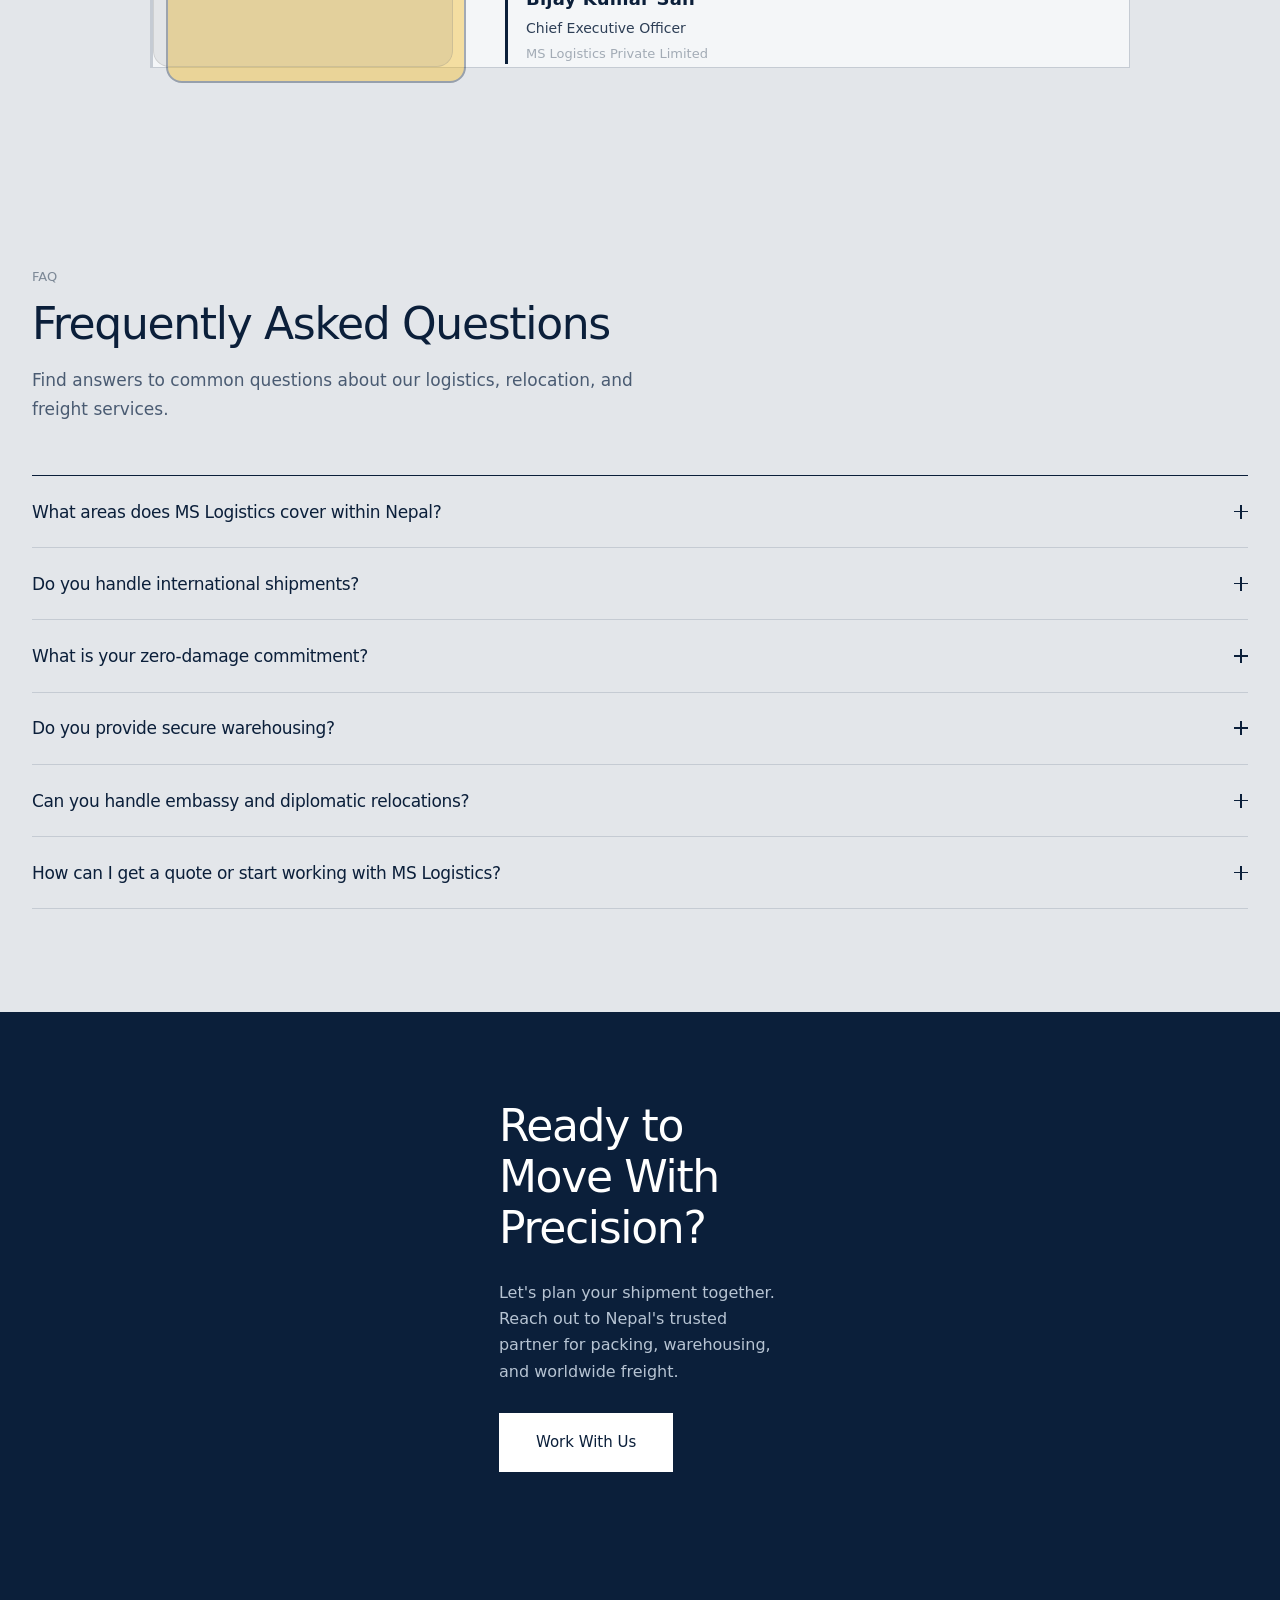
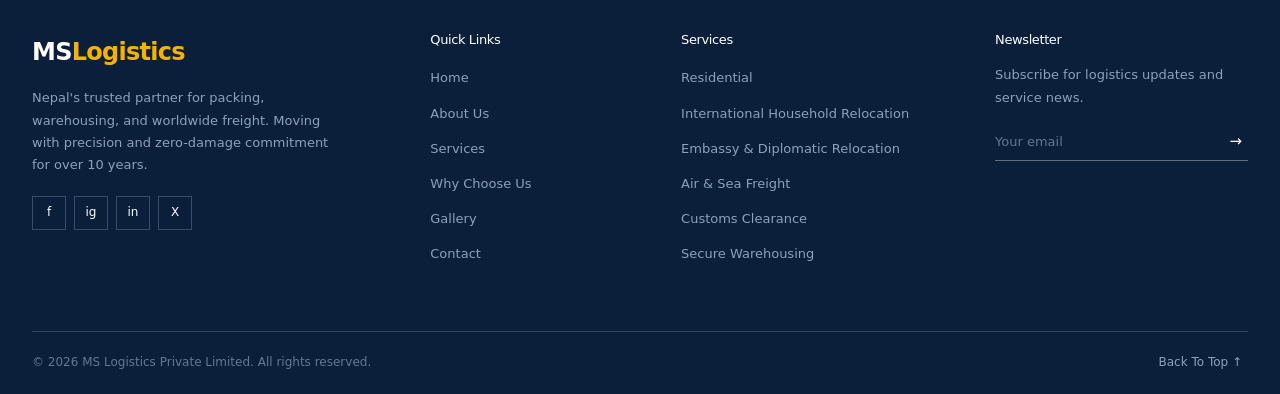
==== commit 1ec33898: "Add files via upload" ====
--- a/index.html
+++ b/index.html
@@ -3,22 +3,566 @@
 <head>
   <meta charset="UTF-8">
   <meta name="viewport" content="width=device-width, initial-scale=1.0">
-  <meta name="description" content="MS Logistics Private Limited. Nepal's trusted partner for packing, warehousing, and worldwide freight. Household relocation, diplomatic moves, customs clearance, and commercial logistics.">
+  <meta name="description" content="MS Logistics Private Limited — Nepal's trusted partner for packing, warehousing, and worldwide freight. Household relocation, diplomatic moves, customs clearance, and commercial logistics.">
   <meta name="keywords" content="logistics Nepal, relocation Nepal, freight forwarding, warehousing, customs clearance, packing services, international household relocation, embassy relocation, corporate relocation, air freight, sea freight, MS Logistics, cargo Nepal, cross-border logistics">
   <meta name="author" content="MS Logistics Private Limited">
   <meta property="og:title" content="MS Logistics Private Limited | Packing, Warehousing & Worldwide Freight">
-  <meta property="og:description" content="Nepal's trusted partner for packing, warehousing, and worldwide freight. From a single-household move to institutional cargo, handled with precision, care, and zero-damage commitment.">
+  <meta property="og:description" content="Nepal's trusted partner for packing, warehousing, and worldwide freight. From a single-household move to institutional cargo — handled with precision, care, and zero-damage commitment.">
   <meta property="og:type" content="website">
   <meta property="og:image" content="images/freight-containers.jpg">
   <meta name="theme-color" content="#0B1F3A">
   <title>MS Logistics Private Limited | Packing, Warehousing & Worldwide Freight</title>
-  <link rel="icon" href="data:image/svg+xml,%3Csvg xmlns='http://www.w3.org/2000/svg' viewBox='0 0 100 100'%3E%3Crect width='100' height='100' rx='20' fill='%230B1F3A'/%3E%3Ctext x='50' y='68' font-family='Archivo,Arial' font-size='52' font-weight='800' fill='white' text-anchor='middle'%3EMS%3C/text%3E%3C/svg%3E">
+  <link rel="icon" href="data:image/svg+xml,%3Csvg xmlns='http://www.w3.org/2000/svg' viewBox='0 0 100 100'%3E%3Crect width='100' height='100' rx='20' fill='%230B1F3A'/%3E%3Ctext x='50' y='68' font-family='Poppins,Arial' font-size='52' font-weight='800' fill='white' text-anchor='middle'%3EMS%3C/text%3E%3C/svg%3E">
   <link rel="preconnect" href="https://fonts.googleapis.com">
   <link rel="preconnect" href="https://fonts.gstatic.com" crossorigin>
-  <link href="https://fonts.googleapis.com/css2?family=Archivo:wdth,wght@75..125,400..700&display=swap" rel="stylesheet">
+  <link href="https://fonts.googleapis.com/css2?family=Poppins:wght@300;400;500;600;700;800&display=swap" rel="stylesheet">
   <link rel="stylesheet" href="css/style.css">
   <link rel="stylesheet" href="css/animations.css">
   <link rel="stylesheet" href="css/responsive.css">
+  <style>
+    /* Stats: interactive counters */
+    .stats__item--interactive {
+      position: relative;
+      cursor: pointer;
+      border-radius: 10px;
+      padding: 18px 14px;
+      transition: transform .25s ease, background .25s ease;
+    }
+    .stats__item--interactive:hover,
+    .stats__item--interactive:focus-visible {
+      transform: translateY(-6px);
+      background: rgba(127, 127, 127, .12);
+      outline: none;
+    }
+    .stats__item--interactive:focus-visible {
+      box-shadow: 0 0 0 2px currentColor;
+    }
+    .stats__bar {
+      display: block;
+      width: 54px;
+      height: 3px;
+      margin: 10px auto 0;
+      border-radius: 2px;
+      background: currentColor;
+      opacity: .18;
+      overflow: hidden;
+    }
+    .stats__bar i {
+      display: block;
+      height: 100%;
+      width: 0;
+      border-radius: 2px;
+      background: currentColor;
+      transition: width 1.5s cubic-bezier(.22, .8, .3, 1);
+    }
+    .stats__item--interactive.is-counted .stats__bar i { width: 100%; }
+    .stats__detail {
+      display: block;
+      max-height: 0;
+      opacity: 0;
+      overflow: hidden;
+      font-size: 12.5px;
+      line-height: 1.6;
+      font-weight: 300;
+      color: inherit;
+      transition: max-height .35s ease, opacity .3s ease, margin-top .35s ease;
+    }
+    .stats__item--interactive.is-open .stats__detail {
+      max-height: 160px;
+      opacity: .78;
+      margin-top: 10px;
+    }
+    @media (prefers-reduced-motion: reduce) {
+      .stats__item--interactive,
+      .stats__bar i,
+      .stats__detail { transition: none; }
+    }
+
+
+
+    /* Process: step-by-step walkthrough */
+    .stepper { --step-accent: var(--accent, currentColor); max-width: 940px; margin: 0 auto; }
+    .stepper__layout { display: block; }
+
+    .stepper__nav {
+      display: flex;
+      flex-wrap: wrap;
+      justify-content: center;
+      gap: 10px;
+      margin-bottom: 44px;
+    }
+    .stepper__node {
+      display: inline-flex;
+      align-items: center;
+      gap: 10px;
+      padding: 7px 18px 7px 7px;
+      background: rgba(127, 127, 127, .08);
+      border: 1px solid transparent;
+      border-radius: 999px;
+      font-family: inherit;
+      color: inherit;
+      cursor: pointer;
+      transition: background .3s ease, border-color .3s ease, transform .3s cubic-bezier(.22, .8, .3, 1);
+    }
+    .stepper__node:hover { transform: translateY(-2px); background: rgba(127, 127, 127, .14); }
+    .stepper__node:focus-visible { outline: 2px solid var(--step-accent); outline-offset: 2px; }
+    .stepper__dot {
+      position: relative;
+      flex: 0 0 auto;
+      width: 30px; height: 30px;
+      border-radius: 50%;
+      display: flex; align-items: center; justify-content: center;
+      font-size: 12px; font-weight: 600;
+      border: 2px solid currentColor;
+      background: var(--surface-step, #fff);
+      opacity: .4;
+      transition: transform .4s cubic-bezier(.34, 1.56, .64, 1), opacity .3s, background .3s, color .3s, border-color .3s;
+    }
+    .stepper__name {
+      font-size: 13px; font-weight: 500; letter-spacing: .2px;
+      white-space: nowrap;
+      opacity: .6;
+      transition: opacity .3s ease;
+    }
+    .stepper__node:hover .stepper__name { opacity: .9; }
+    .stepper__node.is-done .stepper__dot { opacity: .9; border-color: var(--step-accent); color: var(--step-accent); }
+    .stepper__node.is-active {
+      background: rgba(46, 134, 222, .12);
+      border-color: var(--step-accent);
+    }
+    .stepper__node.is-active .stepper__dot {
+      opacity: 1;
+      background: var(--step-accent);
+      border-color: var(--step-accent);
+      color: #fff;
+    }
+    .stepper__node.is-active .stepper__name { opacity: 1; }
+    .stepper__node.is-active .stepper__dot::after {
+      content: '';
+      position: absolute;
+      inset: -2px;
+      border-radius: 50%;
+      border: 2px solid var(--step-accent);
+      animation: ping 1.8s cubic-bezier(0, .4, .6, 1) infinite;
+    }
+    @supports (background: color-mix(in srgb, red 10%, transparent)) {
+      .stepper__node.is-active { background: color-mix(in srgb, var(--step-accent) 13%, transparent); }
+    }
+    @keyframes ping {
+      0%   { transform: scale(1); opacity: .55; }
+      70%  { transform: scale(1.7); opacity: 0; }
+      100% { transform: scale(1.7); opacity: 0; }
+    }
+
+    .stepper__panel { display: grid; }
+    .stepper__slide {
+      grid-area: 1 / 1;
+      text-align: center;
+      opacity: 0;
+      visibility: hidden;
+      pointer-events: none;
+      transition: opacity .3s ease, visibility .3s;
+    }
+    .stepper__slide.is-current { opacity: 1; visibility: visible; pointer-events: auto; }
+    .stepper__icon {
+      width: 78px; height: 78px;
+      margin: 0 auto 20px;
+      border-radius: 50%;
+      display: flex; align-items: center; justify-content: center;
+      color: var(--step-accent);
+      background: rgba(46, 134, 222, .1);
+      box-shadow: 0 0 0 1px rgba(46, 134, 222, .16) inset;
+    }
+    @supports (background: color-mix(in srgb, red 10%, transparent)) {
+      .stepper__icon {
+        background: color-mix(in srgb, var(--step-accent) 11%, transparent);
+        box-shadow: 0 0 0 1px color-mix(in srgb, var(--step-accent) 22%, transparent) inset;
+      }
+    }
+    .stepper__slide.is-current .stepper__icon { animation: badgeIn .55s cubic-bezier(.34, 1.56, .64, 1) both; }
+    @keyframes badgeIn { from { opacity: 0; transform: scale(.75) rotate(-8deg); } to { opacity: 1; transform: none; } }
+    .stepper__slide.is-current .stepper__icon svg > * {
+      stroke-dasharray: 200;
+      stroke-dashoffset: 200;
+      animation: draw 1s cubic-bezier(.4, 0, .2, 1) .15s forwards;
+    }
+    .stepper__slide.is-current .stepper__icon svg > *:nth-child(2) { animation-delay: .3s; }
+    .stepper__slide.is-current .stepper__icon svg > *:nth-child(3) { animation-delay: .45s; }
+    .stepper__slide.is-current .stepper__icon svg > *:nth-child(4) { animation-delay: .6s; }
+    @keyframes draw { to { stroke-dashoffset: 0; } }
+
+    .stepper__count {
+      display: inline-block;
+      font-size: 11px; font-weight: 600; letter-spacing: 1.4px; text-transform: uppercase;
+      color: var(--step-accent);
+      margin-bottom: 12px;
+    }
+    .stepper__title { font-size: clamp(22px, 2.6vw, 30px); font-weight: 700; margin-bottom: 14px; }
+    .stepper__desc { font-size: 16px; line-height: 1.8; font-weight: 300; margin: 0 auto 12px; max-width: 640px; }
+    .stepper__detail { font-size: 14px; line-height: 1.75; font-weight: 300; opacity: .72; margin: 0 auto; max-width: 640px; }
+    .stepper__slide.is-current .stepper__count  { animation: riseIn .55s .05s both; }
+    .stepper__slide.is-current .stepper__title  { animation: riseIn .55s .14s both; }
+    .stepper__slide.is-current .stepper__desc   { animation: riseIn .55s .23s both; }
+    .stepper__slide.is-current .stepper__detail { animation: riseSoft .55s .32s both; }
+    @keyframes riseIn   { from { opacity: 0; transform: translateY(16px); } to { opacity: 1; transform: none; } }
+    @keyframes riseSoft { from { opacity: 0; transform: translateY(16px); } to { opacity: .72; transform: none; } }
+
+    .stepper__autobar {
+      height: 2px;
+      margin: 30px auto 0;
+      max-width: 640px;
+      background: currentColor;
+      opacity: .12;
+      overflow: hidden;
+    }
+    .stepper__autobar i { display: block; height: 100%; width: 0; background: var(--step-accent); }
+    .stepper__autobar i.is-running { animation: fillBar 5.2s linear forwards; }
+    @keyframes fillBar { from { width: 0; } to { width: 100%; } }
+
+    .stepper__controls {
+      display: flex;
+      align-items: center;
+      justify-content: center;
+      gap: 22px;
+      margin-top: 26px;
+      flex-wrap: wrap;
+    }
+    .stepper__btn {
+      font-family: inherit; font-size: 14px; font-weight: 500;
+      padding: 12px 24px; border-radius: 6px;
+      border: 1px solid currentColor; background: none; color: inherit;
+      cursor: pointer; opacity: .7;
+      transition: opacity .25s, transform .25s, background .25s, color .25s;
+    }
+    .stepper__btn:hover:not(:disabled) { opacity: 1; transform: translateY(-2px); }
+    .stepper__btn:disabled { opacity: .25; cursor: not-allowed; }
+    .stepper__btn--primary { background: var(--step-accent); border-color: var(--step-accent); color: #fff; opacity: 1; }
+    .stepper__pips { display: flex; align-items: center; gap: 7px; }
+    .stepper__pips i {
+      width: 7px; height: 7px; border-radius: 50%;
+      background: currentColor; opacity: .22;
+      transition: opacity .3s, width .3s, border-radius .3s;
+    }
+    .stepper__pips i.is-on { opacity: 1; width: 24px; border-radius: 4px; background: var(--step-accent); }
+
+    @media (max-width: 620px) {
+      .stepper__nav { gap: 8px; }
+      .stepper__node { padding: 6px 14px 6px 6px; gap: 8px; }
+      .stepper__dot { width: 26px; height: 26px; font-size: 11px; }
+      .stepper__name { font-size: 12px; }
+      .stepper__controls { gap: 14px; }
+      .stepper__btn { padding: 11px 18px; }
+    }
+    @media (prefers-reduced-motion: reduce) {
+      .stepper__slide, .stepper__dot, .stepper__btn, .stepper__pips i, .stepper__node { transition: none; }
+      .stepper__slide.is-current .stepper__icon,
+      .stepper__slide.is-current .stepper__icon svg > *,
+      .stepper__slide.is-current .stepper__count,
+      .stepper__slide.is-current .stepper__title,
+      .stepper__slide.is-current .stepper__desc,
+      .stepper__slide.is-current .stepper__detail,
+      .stepper__node.is-active .stepper__dot::after,
+      .stepper__autobar i.is-running { animation: none; }
+      .stepper__slide.is-current .stepper__icon svg > * { stroke-dashoffset: 0; }
+    }
+
+
+    /* Coverage map */
+    .cover { --map-accent: var(--accent, currentColor); padding: 96px 0; }
+    .cover .grid12 {
+      display: grid;
+      grid-template-columns: minmax(0, 1.3fr) minmax(0, .9fr);
+      gap: 46px;
+      align-items: stretch;
+    }
+    .blockhead--center { grid-column: 1 / -1; text-align: center; max-width: 700px; margin: 0 auto 12px; }
+    .blockhead__title { font-size: clamp(26px, 3.2vw, 38px); font-weight: 700; line-height: 1.25; margin-bottom: 12px; }
+    .blockhead__desc { font-size: 15px; font-weight: 300; opacity: .75; margin: 0; }
+
+    .cover__map { display: flex; flex-direction: column; justify-content: flex-start; }
+    .cover__map svg { width: 100%; height: auto; display: block; overflow: visible; }
+    .prov {
+      fill: currentColor;
+      fill-opacity: .09;
+      stroke: currentColor;
+      stroke-opacity: .3;
+      stroke-width: 1.1;
+      cursor: pointer;
+      transition: fill-opacity .35s ease, stroke-opacity .35s ease;
+    }
+    .prov:hover, .prov:focus, .prov.is-on {
+      fill: var(--map-accent);
+      fill-opacity: .55;
+      stroke: var(--map-accent);
+      stroke-opacity: .9;
+      outline: none;
+    }
+    .cover__map.is-ready .prov { animation: provIn .7s cubic-bezier(.22, .8, .3, 1) both; }
+    @keyframes provIn { from { opacity: 0; fill-opacity: 0; } to { opacity: 1; } }
+
+    .cover__pin { pointer-events: none; opacity: 0; transition: opacity .4s ease; }
+    .cover__map.is-ready .cover__pin { opacity: 1; transition-delay: .75s; }
+    .cover__pin circle {
+      fill: var(--map-accent);
+      stroke: var(--surface-step, #fff);
+      stroke-width: 2;
+      transition: r .3s cubic-bezier(.34, 1.56, .64, 1);
+    }
+    .cover__pin text {
+      font-family: inherit;
+      font-size: 13px;
+      font-weight: 500;
+      fill: currentColor;
+      opacity: .6;
+      transition: opacity .3s ease;
+    }
+    .cover__pin.is-on circle { r: 7; }
+    .cover__pin.is-on text { opacity: 1; }
+
+    .cover__readout {
+      --readout-size: clamp(19px, 2.2vw, 26px);
+      display: flex;
+      flex-wrap: wrap;
+      align-items: baseline;
+      gap: 0 10px;
+      margin-bottom: 24px;
+      min-height: calc(var(--readout-size) * 2.5);
+      align-content: start;
+    }
+    .cover__readout-num {
+      font-size: var(--readout-size);
+      font-weight: 700;
+      line-height: 1.15;
+      font-variant-numeric: tabular-nums;
+    }
+    .cover__readout-label {
+      font-size: var(--readout-size);
+      font-weight: 300;
+      line-height: 1.15;
+      opacity: .82;
+    }
+    .cover__panel { display: flex; flex-direction: column; }
+    .cover__list { flex: 1; display: flex; flex-direction: column; }
+    .cover__head {
+      display: grid;
+      grid-template-columns: 1.2fr 1.1fr auto;
+      gap: 12px;
+      padding: 0 14px 10px;
+      font-size: 11px;
+      font-weight: 600;
+      letter-spacing: 1.2px;
+      text-transform: uppercase;
+      opacity: .45;
+      border-bottom: 1px solid currentColor;
+      border-color: rgba(127, 127, 127, .25);
+    }
+    .cover__row {
+      display: grid;
+      grid-template-columns: 1.2fr 1.1fr auto;
+      gap: 12px;
+      align-items: center;
+      width: 100%;
+      padding: 12px 14px;
+      flex: 1 1 auto;
+      min-height: 48px;
+      background: none;
+      border: 0;
+      border-bottom: 1px solid rgba(127, 127, 127, .16);
+      font-family: inherit;
+      color: inherit;
+      text-align: left;
+      cursor: pointer;
+      transition: background .25s ease, padding-left .25s ease;
+    }
+    .cover__row:last-child { border-bottom: 0; }
+    .cover__row:hover { background: rgba(127, 127, 127, .08); }
+    .cover__row:focus-visible { outline: 2px solid var(--map-accent); outline-offset: -2px; }
+    .cover__row.is-on { background: rgba(46, 134, 222, .12); padding-left: 20px; }
+    @supports (background: color-mix(in srgb, red 10%, transparent)) {
+      .cover__row.is-on { background: color-mix(in srgb, var(--map-accent) 13%, transparent); }
+    }
+    .cover__name { font-size: 15px; font-weight: 500; }
+    .cover__hq { font-size: 13px; font-weight: 300; opacity: .65; }
+    .cover__num {
+      font-size: 14px;
+      font-weight: 600;
+      font-variant-numeric: tabular-nums;
+      transition: color .25s ease;
+    }
+    .cover__row.is-on .cover__num { color: var(--map-accent); }
+
+    @media (max-width: 900px) {
+      .cover .grid12 { grid-template-columns: 1fr; gap: 34px; }
+    }
+    @media (max-width: 560px) {
+      .cover__pin text { font-size: 16px; }
+    }
+    @media (prefers-reduced-motion: reduce) {
+      .prov, .cover__pin, .cover__pin circle, .cover__row { transition: none; }
+      .cover__map.is-ready .prov { animation: none; }
+    }
+
+    /* Message from the CEO */
+    .ceo { --ceo-accent: var(--accent, currentColor); padding: 96px 0; }
+    .ceo__card {
+      display: grid;
+      grid-template-columns: 300px minmax(0, 1fr);
+      gap: 52px;
+      align-items: center;
+      max-width: 980px;
+      margin: 0 auto;
+      padding: 0;
+    }
+    .ceo__photo {
+      position: relative;
+      aspect-ratio: 4 / 5;
+      border-radius: 16px;
+      overflow: hidden;
+      background: rgba(127, 127, 127, .14);
+    }
+    .ceo__photo::before {
+      content: 'MS';
+      position: absolute;
+      inset: 0;
+      display: flex;
+      align-items: center;
+      justify-content: center;
+      font-size: 46px;
+      font-weight: 700;
+      letter-spacing: 2px;
+      opacity: .28;
+    }
+    .ceo__photo img {
+      position: relative;
+      width: 100%;
+      height: 100%;
+      object-fit: cover;
+      display: block;
+    }
+    .ceo__photo::after {
+      content: '';
+      position: absolute;
+      inset: 0;
+      border-radius: 16px;
+      box-shadow: 0 0 0 1px rgba(127, 127, 127, .22) inset;
+      pointer-events: none;
+    }
+    .ceo__card::before {
+      content: '';
+      grid-area: 1 / 1;
+      align-self: center;
+      width: 300px;
+      aspect-ratio: 4 / 5;
+      border-radius: 16px;
+      border: 2px solid var(--ceo-accent);
+      opacity: .35;
+      transform: translate(16px, 16px);
+      pointer-events: none;
+    }
+    .ceo__photo { grid-area: 1 / 1; z-index: 1; }
+    .ceo__body { grid-area: 1 / 2; position: relative; }
+    .ceo__body::before {
+      content: '\201C';
+      position: absolute;
+      top: -34px; left: -12px;
+      font-size: 104px;
+      line-height: 1;
+      font-family: Georgia, 'Times New Roman', serif;
+      color: var(--ceo-accent);
+      opacity: .16;
+      pointer-events: none;
+    }
+    .ceo__label {
+      display: block;
+      font-size: 11px;
+      font-weight: 600;
+      letter-spacing: 1.6px;
+      text-transform: uppercase;
+      color: var(--ceo-accent);
+      margin-bottom: 16px;
+    }
+    .ceo__quote {
+      font-size: clamp(16px, 1.7vw, 19px);
+      line-height: 1.85;
+      font-weight: 300;
+      margin: 0 0 24px;
+      border: 0;
+      padding: 0;
+      quotes: none;
+    }
+    .ceo__by { display: flex; flex-direction: column; gap: 3px; padding-left: 18px; border-left: 3px solid var(--ceo-accent); border-radius: 0; }
+    .ceo__name { font-size: 18px; font-weight: 600; letter-spacing: .2px; }
+    .ceo__role { font-size: 14px; font-weight: 400; opacity: .85; }
+    .ceo__org { font-size: 13px; font-weight: 300; opacity: .68; }
+
+    .ceo__card.is-in .ceo__photo  { animation: ceoPhoto .8s cubic-bezier(.22, .8, .3, 1) both; }
+    .ceo__card.is-in::before      { animation: ceoFrame .8s cubic-bezier(.22, .8, .3, 1) .15s both; }
+    .ceo__card.is-in .ceo__body::before { animation: ceoFade .8s ease .5s both; }
+    .ceo__card.is-in .ceo__label  { animation: ceoRise .6s cubic-bezier(.22, .8, .3, 1) .25s both; }
+    .ceo__card.is-in .ceo__quote  { animation: ceoRise .6s cubic-bezier(.22, .8, .3, 1) .36s both; }
+    .ceo__card.is-in .ceo__by     { animation: ceoRise .6s cubic-bezier(.22, .8, .3, 1) .48s both; }
+    @keyframes ceoPhoto { from { opacity: 0; transform: translateX(-24px) scale(.96); } to { opacity: 1; transform: none; } }
+    @keyframes ceoFrame { from { opacity: 0; transform: translate(0, 0); } to { opacity: .35; transform: translate(16px, 16px); } }
+    @keyframes ceoRise  { from { opacity: 0; transform: translateY(18px); } to { opacity: 1; transform: none; } }
+    @keyframes ceoFade  { from { opacity: 0; } to { opacity: .16; } }
+
+    @media (max-width: 820px) {
+      .ceo__card { grid-template-columns: 1fr; gap: 34px; justify-items: center; text-align: center; }
+      .ceo__photo { grid-area: auto; width: 260px; max-width: 100%; }
+      .ceo__body { grid-area: auto; }
+      .ceo__card::before { display: none; }
+      .ceo__body::before { left: 50%; transform: translateX(-50%); top: -46px; }
+      .ceo__by { border-left: 0; border-top: 3px solid var(--ceo-accent); padding-left: 0; padding-top: 14px; align-items: center; }
+    }
+    @media (prefers-reduced-motion: reduce) {
+      .ceo__card.is-in .ceo__photo,
+      .ceo__card.is-in::before,
+      .ceo__card.is-in .ceo__body::before,
+      .ceo__card.is-in .ceo__label,
+      .ceo__card.is-in .ceo__quote,
+      .ceo__card.is-in .ceo__by { animation: none; }
+    }
+
+    /* Hero: text left, globe right */
+    .hero__container {
+      display: grid !important;
+      grid-template-columns: minmax(0, 1.05fr) minmax(0, .95fr);
+      gap: 48px;
+      align-items: center;
+      text-align: left !important;
+    }
+    .hero__content { max-width: 620px; width: 100%; margin: 0 !important; text-align: left !important; }
+    .hero__title, .hero__desc { margin-left: 0 !important; margin-right: 0 !important; text-align: left !important; }
+    .hero__desc { max-width: 560px; }
+    .hero__buttons { justify-content: flex-start !important; }
+
+    .hero__globe {
+      --globe-accent: var(--accent, currentColor);
+      position: relative;
+      display: flex;
+      flex-direction: column;
+      align-items: center;
+      justify-content: center;
+    }
+    .hero__globe-canvas {
+      width: 100%;
+      max-width: 520px;
+      aspect-ratio: 1 / 1;
+      display: block;
+      cursor: grab;
+      touch-action: pan-y;
+    }
+    .hero__globe-canvas:active { cursor: grabbing; }
+
+    @media (max-width: 900px) {
+      .hero__container { grid-template-columns: 1fr; gap: 36px; text-align: center !important; }
+      .hero__content { margin: 0 auto !important; text-align: center !important; }
+      .hero__title, .hero__desc { margin-left: auto !important; margin-right: auto !important; text-align: center !important; }
+      .hero__buttons { justify-content: center !important; }
+      .hero__globe { order: 2; }
+      .hero__globe-canvas { max-width: 360px; }
+    }
+  </style>
 </head>
 <body>
 
@@ -49,10 +593,12 @@
           <li><a href="about-us.html" class="header__link">About Us</a></li>
           <li><a href="services.html" class="header__link">Services</a></li>
           <li><a href="why-choose-us.html" class="header__link">Why Choose Us</a></li>
+          <li><a href="clients.html" class="header__link">Clients</a></li>
           <li><a href="gallery.html" class="header__link">Gallery</a></li>
           <li><a href="contact.html" class="header__link">Contact</a></li>
         </ul>
       </nav>
+      <a href="contact.html" class="btn btn--primary header__cta">Work With Us</a>
       <button class="header__hamburger" id="hamburgerBtn" aria-label="Toggle menu" aria-expanded="false" aria-controls="mainNav">
         <span></span>
         <span></span>
@@ -63,46 +609,156 @@
 
   <main id="main">
 
-    <section class="lede">
-      <div class="container grid12">
-        <div class="lede__head lede__head--center">
-          <h1 class="lede__title lede__title--long">
-            <span class="line"><span>Nepal's Most Trusted</span></span>
-            <span class="line"><span>Relocation &amp; Logistics</span></span>
-            <span class="line"><span>Partner</span></span>
+    <!-- Hero Section -->
+    <section class="hero" id="home" aria-label="Hero">
+      <div class="container hero__container">
+        <div class="hero__content">
+          <!--<span class="hero__badge fade-up">Available for Work</span>  -->
+          <h1 class="hero__title">
+            <span class="hero__title-accent"> Nepal’s most Trusted Relocation & Logistics Partner</span>
+            <span class="hero__typing" id="heroTyping">Packing.</span>
+            
           </h1>
-
-          <p class="type-line" id="typeLine"
-             data-words="Diplomatic Missions|Embassies|Organizations|Individuals">
-            <span class="type-line__lead">For</span>
-            <span class="type-line__text" aria-live="polite">Diplomatic Missions</span><span class="type-line__caret" aria-hidden="true"></span>
-          </p>
-
-          <p class="lede__sub">10+ Years of Verified Market Specialization in Household Goods Packing, Warehousing &amp; Worldwide Multi-Modal Freight</p>
-
-          <div class="lede__actions">
-            <a href="contact.html" class="btn btn--primary">Work With Us</a>
-            <a href="gallery.html" class="btn btn--outline">View Our Work</a>
+          <p class="hero__desc fade-up delay-2">10+ Years of Verified Market Specialization in Household Goods Packing, Warehousing & Worldwide Multi-Modal Freight</p>
+          <div class="hero__buttons fade-up delay-3">
+            <a href="contact.html" class="btn btn--primary btn--ripple">Work With Us</a>
+            <a href="gallery.html" class="btn btn--outline btn--ripple">View Our Work</a>
           </div>
+          <div class="hero__trust fade-up delay-4"></div>
+        </div>
+        <div class="hero__globe">
+          <canvas id="heroGlobe" class="hero__globe-canvas" role="img"
+                  aria-label="Slowly rotating globe"></canvas>
         </div>
       </div>
     </section>
 
-    <section class="tiles-section">
-      <div class="container grid12">
-        <div class="tiles">
-          <article class="tile">
-            <div class="tile__media"><img src="images/cargo-truck.jpg" alt="MS Logistics fleet on the road" loading="lazy" decoding="async"></div>
-            <div class="tile__label"><strong>7 provinces, 77 districts</strong><span>Nationwide surface network</span></div>
-          </article>
-          <article class="tile">
-            <div class="tile__media"><img src="images/relocation-packing-v2.jpg" alt="Export-grade packing in progress" loading="lazy" decoding="async"></div>
-            <div class="tile__label"><strong>10+ years of export packing</strong><span>Crated to survive the journey</span></div>
-          </article>
-          <article class="tile">
-            <div class="tile__media"><img src="images/freight-containers.jpg" alt="Freight containers at port" loading="lazy" decoding="async"></div>
-            <div class="tile__label"><strong>Air and sea, worldwide</strong><span>Cleared and tracked end to end</span></div>
-          </article>
+    <!-- Statistics -->
+    <section class="stats" id="stats" aria-label="Company statistics">
+      <div class="container stats__container">
+        <div class="stats__item stats__item--interactive reveal" role="button" tabindex="0" aria-expanded="false">
+          <span class="stats__number" data-target="10" data-suffix="+">0</span>
+          <span class="stats__label">Years of Operations</span>
+          <span class="stats__bar" aria-hidden="true"><i></i></span>
+          <span class="stats__detail">Over a decade of unbroken operations in Nepali logistics.</span>
+        </div>
+        <div class="stats__item stats__item--interactive reveal" role="button" tabindex="0" aria-expanded="false">
+          <span class="stats__number" data-target="7" data-suffix="">0</span>
+          <span class="stats__label">Provinces Covered</span>
+          <span class="stats__bar" aria-hidden="true"><i></i></span>
+          <span class="stats__detail">Mechi to Mahakali &mdash; every province in our domestic network.</span>
+        </div>
+        <div class="stats__item stats__item--interactive reveal" role="button" tabindex="0" aria-expanded="false">
+          <span class="stats__number" data-target="77" data-suffix="">0</span>
+          <span class="stats__label">Districts Served</span>
+          <span class="stats__bar" aria-hidden="true"><i></i></span>
+          <span class="stats__detail">Door-to-door delivery across Terai, Hill and Mountain districts.</span>
+        </div>
+        <div class="stats__item stats__item--interactive reveal" role="button" tabindex="0" aria-expanded="false">
+          <span class="stats__number" data-target="100" data-suffix="%">0</span>
+          <span class="stats__label">Zero-Damage Standard</span>
+          <span class="stats__bar" aria-hidden="true"><i></i></span>
+          <span class="stats__detail">Export-quality packing with single-point accountability on every shipment.</span>
+        </div>
+        <div class="stats__item stats__item--interactive reveal" role="button" tabindex="0" aria-expanded="false">
+          <span class="stats__number" data-target="24" data-suffix="/7">0</span>
+          <span class="stats__label">Response Guarantee</span>
+          <span class="stats__bar" aria-hidden="true"><i></i></span>
+          <span class="stats__detail">Our team responds around the clock to coordinate your shipment.</span>
+        </div>
+      </div>
+    </section>
+
+    <!-- Process Timeline -->
+    <section class="process section" id="process" aria-labelledby="process-heading">
+      <div class="container">
+        <div class="section__header reveal">
+          <span class="section__tag">Our Process</span>
+          <h2 class="section__title" id="process-heading">How We Work</h2>
+          <p class="section__desc">A proven six-step process that ensures your shipment is handled with precision, care, and zero-damage commitment.</p>
+        </div>
+        <div class="stepper" id="processStepper">
+          <div class="timeline__line" aria-hidden="true" hidden><div class="timeline__line-fill" id="timelineFill"></div></div>
+          <div class="stepper__layout">
+            <div class="stepper__nav" role="tablist" aria-label="Our six-step process">
+              <button class="stepper__node is-active" type="button" role="tab" data-step="0" aria-selected="true" aria-controls="stepPanel">
+                <span class="stepper__dot">01</span>
+                <span class="stepper__name">Consultation</span>
+              </button>
+              <button class="stepper__node" type="button" role="tab" data-step="1" aria-selected="false" aria-controls="stepPanel">
+                <span class="stepper__dot">02</span>
+                <span class="stepper__name">Planning</span>
+              </button>
+              <button class="stepper__node" type="button" role="tab" data-step="2" aria-selected="false" aria-controls="stepPanel">
+                <span class="stepper__dot">03</span>
+                <span class="stepper__name">Packing</span>
+              </button>
+              <button class="stepper__node" type="button" role="tab" data-step="3" aria-selected="false" aria-controls="stepPanel">
+                <span class="stepper__dot">04</span>
+                <span class="stepper__name">Transport</span>
+              </button>
+              <button class="stepper__node" type="button" role="tab" data-step="4" aria-selected="false" aria-controls="stepPanel">
+                <span class="stepper__dot">05</span>
+                <span class="stepper__name">Customs</span>
+              </button>
+              <button class="stepper__node" type="button" role="tab" data-step="5" aria-selected="false" aria-controls="stepPanel">
+                <span class="stepper__dot">06</span>
+                <span class="stepper__name">Delivery</span>
+              </button>
+            </div>
+            <div class="stepper__main">
+              <div class="stepper__panel" id="stepPanel" role="tabpanel" aria-live="polite">
+              <article class="stepper__slide is-current" data-step="0">
+              <div class="stepper__icon" aria-hidden="true"><svg viewBox="0 0 24 24" width="34" height="34" fill="none" stroke="currentColor" stroke-width="1.6" stroke-linecap="round" stroke-linejoin="round" aria-hidden="true"><path d="M21 11.5a8.4 8.4 0 0 1-.9 3.8 8.5 8.5 0 0 1-7.6 4.7 8.4 8.4 0 0 1-3.8-.9L3 21l1.9-5.7a8.4 8.4 0 0 1-.9-3.8 8.5 8.5 0 0 1 4.7-7.6 8.4 8.4 0 0 1 3.8-.9h.5a8.48 8.48 0 0 1 8 8z"/><path d="M8.5 11.5h.01M12 11.5h.01M15.5 11.5h.01"/></svg></div>
+              <span class="stepper__count">Step 01 of 06</span>
+              <h3 class="stepper__title">Consultation</h3>
+              <p class="stepper__desc">We assess your shipment scope, timeline, and destination to plan the right logistics approach.</p>
+              <p class="stepper__detail">Share your inventory, dates and destination &mdash; our team responds around the clock to scope the move.</p>
+              </article>
+              <article class="stepper__slide" data-step="1">
+              <div class="stepper__icon" aria-hidden="true"><svg viewBox="0 0 24 24" width="34" height="34" fill="none" stroke="currentColor" stroke-width="1.6" stroke-linecap="round" stroke-linejoin="round" aria-hidden="true"><path d="M16 4h2a2 2 0 0 1 2 2v14a2 2 0 0 1-2 2H6a2 2 0 0 1-2-2V6a2 2 0 0 1 2-2h2"/><rect x="8" y="2" width="8" height="4" rx="1"/><path d="M9 12h6M9 16h4"/></svg></div>
+              <span class="stepper__count">Step 02 of 06</span>
+              <h3 class="stepper__title">Planning</h3>
+              <p class="stepper__desc">Detailed routing, documentation, and customs coordination across air, sea, and surface modes.</p>
+              <p class="stepper__detail">Air via Tribhuvan International, ocean via Kolkata and Haldia, or surface across all 77 districts.</p>
+              </article>
+              <article class="stepper__slide" data-step="2">
+              <div class="stepper__icon" aria-hidden="true"><svg viewBox="0 0 24 24" width="34" height="34" fill="none" stroke="currentColor" stroke-width="1.6" stroke-linecap="round" stroke-linejoin="round" aria-hidden="true"><path d="M16.5 9.4 7.5 4.2"/><path d="M21 16V8a2 2 0 0 0-1-1.73l-7-4a2 2 0 0 0-2 0l-7 4A2 2 0 0 0 3 8v8a2 2 0 0 0 1 1.73l7 4a2 2 0 0 0 2 0l7-4A2 2 0 0 0 21 16z"/><polyline points="3.3 7 12 12 20.7 7"/><line x1="12" y1="22" x2="12" y2="12"/></svg></div>
+              <span class="stepper__count">Step 03 of 06</span>
+              <h3 class="stepper__title">Packing</h3>
+              <p class="stepper__desc">Export-quality packing with professional materials ensuring zero-damage protection.</p>
+              <p class="stepper__detail">Export-grade materials with itemised labelling, so every carton is accounted for before loading.</p>
+              </article>
+              <article class="stepper__slide" data-step="3">
+              <div class="stepper__icon" aria-hidden="true"><svg viewBox="0 0 24 24" width="34" height="34" fill="none" stroke="currentColor" stroke-width="1.6" stroke-linecap="round" stroke-linejoin="round" aria-hidden="true"><rect x="1" y="4" width="14" height="12" rx="1.5"/><path d="M15 8h3.5a2 2 0 0 1 1.6.8L22.6 12a2 2 0 0 1 .4 1.2V16H15z"/><circle cx="6" cy="18.5" r="2.2"/><circle cx="18" cy="18.5" r="2.2"/></svg></div>
+              <span class="stepper__count">Step 04 of 06</span>
+              <h3 class="stepper__title">Transport</h3>
+              <p class="stepper__desc">GPS-equipped fleet and multi-modal freight with real-time tracking from origin to destination.</p>
+              <p class="stepper__detail">GPS-equipped fleet with real-time visibility from pickup through to final handover.</p>
+              </article>
+              <article class="stepper__slide" data-step="4">
+              <div class="stepper__icon" aria-hidden="true"><svg viewBox="0 0 24 24" width="34" height="34" fill="none" stroke="currentColor" stroke-width="1.6" stroke-linecap="round" stroke-linejoin="round" aria-hidden="true"><path d="M14 2H6a2 2 0 0 0-2 2v16a2 2 0 0 0 2 2h12a2 2 0 0 0 2-2V8z"/><polyline points="14 2 14 8 20 8"/><polyline points="9 15 11 17 15 12.5"/></svg></div>
+              <span class="stepper__count">Step 05 of 06</span>
+              <h3 class="stepper__title">Customs</h3>
+              <p class="stepper__desc">Direct customs links and seamless cross-border clearance on every shipment.</p>
+              <p class="stepper__detail">Direct customs links, including full cross-border clearance for shipments into India.</p>
+              </article>
+              <article class="stepper__slide" data-step="5">
+              <div class="stepper__icon" aria-hidden="true"><svg viewBox="0 0 24 24" width="34" height="34" fill="none" stroke="currentColor" stroke-width="1.6" stroke-linecap="round" stroke-linejoin="round" aria-hidden="true"><path d="M22 11.1V12a10 10 0 1 1-5.9-9.1"/><polyline points="22 4.5 12 14.5 9 11.5"/></svg></div>
+              <span class="stepper__count">Step 06 of 06</span>
+              <h3 class="stepper__title">Delivery</h3>
+              <p class="stepper__desc">Door-to-door delivery with zero-damage verification and client confirmation.</p>
+              <p class="stepper__detail">Verified against the inventory and confirmed with you before we close the file.</p>
+              </article>
+              </div>
+              <div class="stepper__autobar" aria-hidden="true"><i id="stepperAuto"></i></div>
+              <div class="stepper__controls">
+                <button class="stepper__btn" type="button" id="stepPrev">&larr; Previous</button>
+                <span class="stepper__pips" id="stepPips" aria-hidden="true"></span>
+                <button class="stepper__btn stepper__btn--primary" type="button" id="stepNext">Next step &rarr;</button>
+              </div>
+            </div>
+          </div>
         </div>
       </div>
     </section>
@@ -132,7 +788,6 @@
             <g class="cover__pin" data-prov="madhesh"><circle cx="722.3" cy="519.3" r="4.5"/><text x="733.3" y="523.8" text-anchor="start">Janakpur</text></g>
             <g class="cover__pin" data-prov="koshi"><circle cx="885.8" cy="557.3" r="4.5"/><text x="874.8" y="561.8" text-anchor="end">Biratnagar</text></g>
           </svg>
-          <p class="cover__note">Dots mark each provincial capital. Boundaries from open data (geoJSON-Nepal, MIT licence).</p>
         </div>
 
         <div class="cover__panel">
@@ -184,103 +839,45 @@
       </div>
     </section>
 
-    <section class="band">
-      <div class="container grid12">
-        <div class="band__media">
-          <img src="images/freight-containers.jpg" alt="International freight containers at port" decoding="async">
-          <div class="curtain"></div>
-        </div>
-        <p class="band__caption">Ocean freight staging, routed via Kolkata and Haldia.</p>
-      </div>
-    </section>
-
-    <section class="track" id="process">
-      <div class="container grid12">
-        <div class="blockhead blockhead--center">
-          <h2 class="blockhead__title">Six steps, every shipment.</h2>
-          <p class="blockhead__desc">The same sequence runs whether it's one household or an institutional consignment, so there is never a question about who is holding your cargo.</p>
-        </div>
-        <div class="track__body">
-          <div class="track__rail" aria-hidden="true">
-            <span class="track__fill" id="trackFill"></span>
-            <span class="track__pip" id="trackPip"></span>
-          </div>
-          <ol class="track__list">
-          <li class="track__step" data-step="0">
-            <span class="track__dot" aria-hidden="true"></span>
-            <span class="track__num">01</span>
-            <span class="track__title">Consultation</span>
-            <span class="track__desc">We assess your shipment scope, timeline, and destination to plan the right logistics approach.</span>
-          </li>
-          <li class="track__step" data-step="1">
-            <span class="track__dot" aria-hidden="true"></span>
-            <span class="track__num">02</span>
-            <span class="track__title">Planning</span>
-            <span class="track__desc">Detailed routing, documentation, and customs coordination across air, sea, and surface modes.</span>
-          </li>
-          <li class="track__step" data-step="2">
-            <span class="track__dot" aria-hidden="true"></span>
-            <span class="track__num">03</span>
-            <span class="track__title">Packing</span>
-            <span class="track__desc">Export-quality packing with professional materials ensuring zero-damage protection.</span>
-          </li>
-          <li class="track__step" data-step="3">
-            <span class="track__dot" aria-hidden="true"></span>
-            <span class="track__num">04</span>
-            <span class="track__title">Transport</span>
-            <span class="track__desc">GPS-equipped fleet and multi-modal freight with real-time tracking from origin to destination.</span>
-          </li>
-          <li class="track__step" data-step="4">
-            <span class="track__dot" aria-hidden="true"></span>
-            <span class="track__num">05</span>
-            <span class="track__title">Customs</span>
-            <span class="track__desc">Direct customs links and seamless cross-border clearance on every shipment.</span>
-          </li>
-          <li class="track__step" data-step="5">
-            <span class="track__dot" aria-hidden="true"></span>
-            <span class="track__num">06</span>
-            <span class="track__title">Delivery</span>
-            <span class="track__desc">Door-to-door delivery with zero-damage verification and client confirmation.</span>
-          </li>
-          </ol>
-        </div>
-      </div>
-    </section>
-
-    <section class="ceo">
-      <div class="container grid12">
-        <figure class="ceo__card">
+
+
+    <!-- Message from the CEO -->
+    <section class="ceo section section--grey" id="ceo" aria-labelledby="ceo-heading">
+      <div class="container">
+        <figure class="ceo__card reveal">
           <div class="ceo__photo">
-            <img src="images/ceo.jpg" alt="Chief Executive Officer, MS Logistics Private Limited" loading="lazy" decoding="async" onerror="this.classList.add('is-missing')">
+            <img src="images/ceo.jpg" alt="Bijay Kumar Sah, Chief Executive Officer of MS Logistics Private Limited" loading="lazy" decoding="async">
           </div>
           <div class="ceo__body">
-            <figcaption class="ceo__label">Message from the CEO</figcaption>
-          <blockquote class="ceo__quote">
-            At MS Logistics, we've been helping people and organizations move safely for over 10 years. We take care of the whole process, from packing and documentation to delivery and unpacking. Our team is available whenever you need us, and we always try to make the moving process as simple and hassle-free as possible.
-          </blockquote>
-          <div class="ceo__by">
-            <span class="ceo__role">Chief Executive Officer</span>
-            <span class="ceo__org">MS Logistics Private Limited</span>
-          </div>
+            <figcaption class="ceo__label" id="ceo-heading">Message from the CEO</figcaption>
+            <blockquote class="ceo__quote">At MS Logistics, we&rsquo;ve been helping people and organizations move safely for over 10 years. We take care of the whole process, from packing and documentation to delivery and unpacking. Our team is available whenever you need us, and we always try to make the moving process as simple and hassle-free as possible.</blockquote>
+            <div class="ceo__by">
+              <span class="ceo__name">Bijay Kumar Sah</span>
+              <span class="ceo__role">Chief Executive Officer</span>
+              <span class="ceo__org">MS Logistics Private Limited</span>
+            </div>
           </div>
         </figure>
       </div>
     </section>
 
-    <section class="manifest" id="faq">
-      <div class="container grid12">
-        <div class="blockhead blockhead--center">
-          <h2 class="blockhead__title">Frequently Asked Questions</h2>
-          <p class="blockhead__desc">Find answers to common questions about our logistics, relocation, and freight services.</p>
-        </div>
-        <div class="full faq__list" id="faqList">
+
+    <!-- FAQ Section -->
+    <section class="faq section section--grey" id="faq" aria-labelledby="faq-heading">
+      <div class="container">
+        <div class="section__header reveal">
+          <span class="section__tag">FAQ</span>
+          <h2 class="section__title" id="faq-heading">Frequently Asked Questions</h2>
+          <p class="section__desc">Find answers to common questions about our logistics, relocation, and freight services.</p>
+        </div>
+        <div class="faq__list" id="faqList">
           <div class="faq__item">
             <button class="faq__question" aria-expanded="false">
               <span>What areas does MS Logistics cover within Nepal?</span>
               <span class="faq__icon" aria-hidden="true"></span>
             </button>
             <div class="faq__answer">
-              <p>We cover all 7 provinces and 77 districts of Nepal, from Mechi to Mahakali, and across Terai to Mountain regions. Our domestic network ensures door-to-door delivery nationwide.</p>
+              <p>We cover all 7 provinces and 77 districts of Nepal — from Mechi to Mahakali, and across Terai to Mountain regions. Our domestic network ensures door-to-door delivery nationwide.</p>
             </div>
           </div>
           <div class="faq__item">
@@ -325,19 +922,24 @@
               <span class="faq__icon" aria-hidden="true"></span>
             </button>
             <div class="faq__answer">
-              <p>Reach out via our contact form, email mslogistic145@gmail.com, or call +977-9801812221 or +977-9840267963. Our team responds 24/7 to coordinate your shipment.</p>
+              <p>Simply reach out via our contact form, email us at mslogistic145@gmail.com, or call +977-9801812221 or +977-9840267963. Our team responds 24/7 to coordinate your shipment.</p>
             </div>
           </div>
         </div>
       </div>
     </section>
 
-    <section class="close">
-      <div class="container grid12">
-        <div class="close__inner close__inner--wide">
-          <p class="close__text">Tell us what you're moving.</p>
-          <a href="contact.html" class="btn btn--primary">Request a quote</a>
-        </div>
+    <!-- Call To Action -->
+    <section class="cta" id="cta" aria-labelledby="cta-heading">
+      <div class="cta__shapes" aria-hidden="true">
+        <div class="cta__shape cta__shape--1"></div>
+        <div class="cta__shape cta__shape--2"></div>
+        <div class="cta__shape cta__shape--3"></div>
+      </div>
+      <div class="container cta__container reveal">
+        <h2 class="cta__title" id="cta-heading">Ready to Move With Precision?</h2>
+        <p class="cta__desc">Let's plan your shipment together. Reach out to Nepal's trusted partner for packing, warehousing, and worldwide freight.</p>
+        <a href="contact.html" class="btn btn--white btn--ripple btn--lg">Work With Us</a>
       </div>
     </section>
 
@@ -401,8 +1003,514 @@
 
   <script src="js/main.js" defer></script>
   <script src="js/animation.js" defer></script>
-  <script src="js/interact.js" defer></script>
-  <script src="js/enhance.js" defer></script>
+  <script src="js/counter.js" defer></script>
+  <script src="js/slider.js" defer></script>
   <script src="js/faq.js" defer></script>
+
+  <script>
+  (function () {
+    function toggle(item, items) {
+      var open = item.classList.contains('is-open');
+      items.forEach(function (i) {
+        i.classList.remove('is-open');
+        i.setAttribute('aria-expanded', 'false');
+      });
+      if (!open) {
+        item.classList.add('is-open');
+        item.setAttribute('aria-expanded', 'true');
+      }
+    }
+    function countFallback(n) {
+      if (!n) return;
+      setTimeout(function () {
+        if (n.textContent.trim() !== '0') return;
+        var target = +n.dataset.target || 0, suf = n.dataset.suffix || '', t0 = null;
+        requestAnimationFrame(function step(ts) {
+          if (!t0) t0 = ts;
+          var p = Math.min((ts - t0) / 1600, 1);
+          n.textContent = Math.round(target * p) + suf;
+          if (p < 1) requestAnimationFrame(step);
+        });
+      }, 1200);
+    }
+    function init() {
+      var items = [].slice.call(document.querySelectorAll('.stats__item--interactive'));
+      if (!items.length) return;
+      items.forEach(function (item) {
+        item.addEventListener('click', function () { toggle(item, items); });
+        item.addEventListener('keydown', function (e) {
+          if (e.key === 'Enter' || e.key === ' ') { e.preventDefault(); toggle(item, items); }
+        });
+      });
+      if (!('IntersectionObserver' in window)) {
+        items.forEach(function (i) { i.classList.add('is-counted'); });
+        return;
+      }
+      var io = new IntersectionObserver(function (entries) {
+        entries.forEach(function (e) {
+          if (!e.isIntersecting) return;
+          e.target.classList.add('is-counted');
+          countFallback(e.target.querySelector('.stats__number'));
+          io.unobserve(e.target);
+        });
+      }, { threshold: 0.4 });
+      items.forEach(function (i) { io.observe(i); });
+    }
+    if (document.readyState === 'loading') document.addEventListener('DOMContentLoaded', init);
+    else init();
+  })();
+  </script>
+
+
+  <script>
+  (function () {
+    function init() {
+      var root = document.getElementById('processStepper');
+      if (!root) return;
+      var nodes = [].slice.call(root.querySelectorAll('.stepper__node'));
+      var slides = [].slice.call(root.querySelectorAll('.stepper__slide'));
+      var auto = document.getElementById('stepperAuto');
+      var prev = document.getElementById('stepPrev');
+      var next = document.getElementById('stepNext');
+      var pips = document.getElementById('stepPips');
+      var total = nodes.length, current = 0, timer = null, stopped = false;
+
+      for (var i = 0; i < total; i++) pips.appendChild(document.createElement('i'));
+
+      function restartBar() {
+        auto.classList.remove('is-running');
+        void auto.offsetWidth;
+        if (!stopped) auto.classList.add('is-running');
+      }
+      function go(n, silent) {
+        current = (n + total) % total;
+        nodes.forEach(function (nd, i) {
+          nd.classList.toggle('is-active', i === current);
+          nd.classList.toggle('is-done', i < current);
+          nd.setAttribute('aria-selected', i === current ? 'true' : 'false');
+        });
+        slides.forEach(function (s, i) { s.classList.toggle('is-current', i === current); });
+        [].forEach.call(pips.children, function (d, i) { d.classList.toggle('is-on', i === current); });
+        prev.disabled = current === 0;
+        next.textContent = current === total - 1 ? 'Start over \u21BA' : 'Next step \u2192';
+        if (!silent) restartBar();
+      }
+      function stop() {
+        stopped = true;
+        if (timer) { clearInterval(timer); timer = null; }
+        auto.classList.remove('is-running');
+        auto.style.width = '0';
+      }
+      function start() {
+        if (stopped || timer) return;
+        restartBar();
+        timer = setInterval(function () { go(current + 1); }, 5200);
+      }
+
+      nodes.forEach(function (nd, i) { nd.addEventListener('click', function () { stop(); go(i, true); }); });
+      prev.addEventListener('click', function () { stop(); go(current - 1, true); });
+      next.addEventListener('click', function () { stop(); go(current + 1, true); });
+      root.addEventListener('keydown', function (e) {
+        if (e.key === 'ArrowDown' || e.key === 'ArrowRight') { stop(); go(current + 1, true); }
+        else if (e.key === 'ArrowUp' || e.key === 'ArrowLeft') { stop(); go(current - 1, true); }
+      });
+      root.addEventListener('mouseenter', function () {
+        if (timer) { clearInterval(timer); timer = null; auto.classList.remove('is-running'); }
+      });
+      root.addEventListener('mouseleave', start);
+      root.addEventListener('focusin', stop);
+
+      go(0, true);
+
+      if ('IntersectionObserver' in window) {
+        var io = new IntersectionObserver(function (entries) {
+          entries.forEach(function (e) { if (e.isIntersecting) { start(); io.unobserve(e.target); } });
+        }, { threshold: 0.3 });
+        io.observe(root);
+      }
+    }
+    if (document.readyState === 'loading') document.addEventListener('DOMContentLoaded', init);
+    else init();
+  })();
+  </script>
+
+  <script>
+  (function () {
+    function init() {
+      var map = document.querySelector('.cover__map');
+      if (!map) return;
+      var paths = [].slice.call(map.querySelectorAll('.prov'));
+      var pins = [].slice.call(map.querySelectorAll('.cover__pin'));
+      var rows = [].slice.call(document.querySelectorAll('.cover__row'));
+      var num = document.querySelector('.cover__readout-num');
+      var label = document.querySelector('.cover__readout-label');
+      var locked = null;
+
+      var info = {};
+      rows.forEach(function (r) {
+        info[r.dataset.prov] = {
+          name: r.querySelector('.cover__name').textContent,
+          hq: r.querySelector('.cover__hq').textContent,
+          districts: +r.querySelector('.cover__num').textContent
+        };
+      });
+
+      function show(prov) {
+        paths.forEach(function (el) { el.classList.toggle('is-on', el.dataset.prov === prov); });
+        pins.forEach(function (el) { el.classList.toggle('is-on', el.dataset.prov === prov); });
+        rows.forEach(function (el) { el.classList.toggle('is-on', el.dataset.prov === prov); });
+        if (prov && info[prov]) {
+          num.textContent = info[prov].districts;
+          label.textContent = 'districts in ' + info[prov].name;
+        } else {
+          num.textContent = 77;
+          label.textContent = 'districts across 7 provinces';
+        }
+      }
+
+      function hover(prov) { if (!locked) show(prov); }
+      function pick(prov) {
+        locked = locked === prov ? null : prov;
+        show(locked || prov);
+        if (!locked) show(prov);
+      }
+
+      paths.concat(rows).forEach(function (el) {
+        var prov = el.dataset.prov;
+        el.addEventListener('mouseenter', function () { hover(prov); });
+        el.addEventListener('focus', function () { hover(prov); });
+        el.addEventListener('click', function () { pick(prov); });
+        el.addEventListener('keydown', function (e) {
+          if (e.key === 'Enter' || e.key === ' ') { e.preventDefault(); pick(prov); }
+        });
+      });
+
+      var zone = document.getElementById('coverage');
+      zone.addEventListener('mouseleave', function () { if (!locked) show(null); });
+
+      if ('IntersectionObserver' in window) {
+        var io = new IntersectionObserver(function (entries) {
+          entries.forEach(function (e) {
+            if (!e.isIntersecting) return;
+            paths.forEach(function (el, i) { el.style.animationDelay = i * 90 + 'ms'; });
+            map.classList.add('is-ready');
+            io.unobserve(e.target);
+          });
+        }, { threshold: 0.25 });
+        io.observe(map);
+      } else {
+        map.classList.add('is-ready');
+      }
+    }
+    if (document.readyState === 'loading') document.addEventListener('DOMContentLoaded', init);
+    else init();
+  })();
+  </script>
+
+  <script>
+  (function () {
+    function init() {
+      var card = document.querySelector('.ceo__card');
+      if (!card) return;
+      if (!('IntersectionObserver' in window)) { card.classList.add('is-in'); return; }
+      var io = new IntersectionObserver(function (entries) {
+        entries.forEach(function (e) {
+          if (!e.isIntersecting) return;
+          e.target.classList.add('is-in');
+          io.unobserve(e.target);
+        });
+      }, { threshold: 0.25 });
+      io.observe(card);
+    }
+    if (document.readyState === 'loading') document.addEventListener('DOMContentLoaded', init);
+    else init();
+  })();
+  </script>
+
+
+  <script>
+  (function () {
+    var LAND = [[[33.9,-0.9],[39.2,-4.7],[39.2,-8.5],[40.3,-10.3],[39.5,-10.9],[34.6,-11.5],[33.7,-9.4],[30.7,-8.3],[29.6,-6.5],[29.3,-4.5],[30.8,-3.4],[30.4,-1.1],[33.9,-0.9]],[[-8.7,27.7],[-8.7,25.9],[-12.0,25.9],[-11.9,23.4],[-12.9,23.3],[-12.9,21.3],[-17.1,21.0],[-14.8,21.5],[-11.4,26.9],[-8.7,27.7]],[[-122.8,49.0],[-125.6,50.4],[-127.4,50.8],[-127.9,52.3],[-130.5,54.3],[-130.0,55.9],[-135.5,59.8],[-137.5,58.9],[-141.0,60.3],[-141.0,69.7],[-136.5,68.9],[-128.1,70.5],[-125.8,69.5],[-124.4,70.2],[-124.3,69.4],[-121.5,69.8],[-115.2,68.9],[-113.9,68.4],[-115.3,67.9],[-113.5,67.7],[-108.9,67.4],[-107.8,67.9],[-108.8,68.3],[-108.2,68.7],[-106.2,68.8],[-101.5,67.6],[-98.4,67.8],[-97.7,68.6],[-96.1,68.2],[-96.1,67.3],[-94.2,69.1],[-96.5,70.1],[-96.4,71.2],[-95.2,71.9],[-92.9,71.3],[-91.5,70.2],[-92.4,69.7],[-90.5,69.5],[-90.6,68.5],[-89.2,69.3],[-88.0,68.6],[-88.3,67.9],[-87.4,67.2],[-85.6,68.8],[-85.5,69.9],[-82.6,69.7],[-81.3,69.2],[-82.0,68.1],[-81.4,67.1],[-85.8,66.6],[-87.3,64.8],[-90.7,63.6],[-94.2,60.9],[-94.7,58.9],[-93.2,58.8],[-92.3,57.1],[-82.3,55.1],[-82.1,53.3],[-79.9,51.2],[-78.6,52.6],[-79.8,54.7],[-76.5,56.5],[-78.5,58.8],[-77.3,59.9],[-78.1,62.3],[-73.8,62.4],[-69.6,61.1],[-69.3,59.0],[-67.6,58.2],[-64.6,60.3],[-61.4,57.0],[-61.8,56.3],[-57.3,54.6],[-55.8,53.3],[-55.7,52.1],[-60.0,50.2],[-66.4,50.2],[-71.1,46.8],[-65.1,49.2],[-64.2,48.7],[-65.1,48.1],[-64.5,46.2],[-63.2,45.7],[-61.5,45.9],[-60.5,47.0],[-59.8,45.9],[-65.4,43.5],[-66.2,44.5],[-64.4,45.3],[-67.1,45.1],[-67.8,47.1],[-69.2,47.4],[-71.5,45.0],[-74.9,45.0],[-82.4,41.7],[-83.1,42.0],[-82.1,43.6],[-82.6,45.3],[-88.4,48.3],[-91.6,48.1],[-94.8,49.4],[-122.8,49.0]],[[-93.6,75.0],[-94.2,74.6],[-96.8,74.9],[-94.9,75.6],[-93.6,75.0]],[[-98.6,78.9],[-95.6,78.4],[-97.3,77.9],[-98.6,78.9]],[[-79.8,74.9],[-92.4,74.8],[-93.9,76.3],[-97.1,76.8],[-91.6,76.8],[-89.2,75.6],[-81.1,75.7],[-79.8,74.9]],[[-55.6,51.3],[-56.8,49.8],[-53.5,49.2],[-53.8,48.5],[-53.1,48.7],[-52.6,47.5],[-53.1,46.7],[-54.2,46.8],[-54.2,47.8],[-55.4,46.9],[-56.3,47.6],[-59.3,47.6],[-57.4,50.7],[-55.6,51.3]],[[-85.9,65.7],[-81.6,64.0],[-80.1,63.7],[-87.2,63.5],[-85.9,65.7]],[[-80.7,72.1],[-77.8,72.7],[-68.8,70.5],[-67.0,69.2],[-68.8,68.7],[-61.9,66.9],[-63.9,65.0],[-68.0,66.3],[-64.7,63.4],[-65.0,62.7],[-68.8,63.7],[-66.2,61.9],[-68.9,62.3],[-74.8,64.7],[-78.6,64.6],[-77.9,65.3],[-74.0,65.5],[-72.7,67.3],[-73.3,68.1],[-79.0,70.2],[-88.7,70.4],[-89.5,70.8],[-88.5,71.2],[-89.9,71.2],[-90.2,72.2],[-88.4,73.5],[-85.8,73.8],[-86.6,73.2],[-85.8,72.5],[-82.3,73.8],[-80.6,72.7],[-80.7,72.1]],[[-96.0,73.4],[-92.4,74.1],[-90.5,73.9],[-95.4,72.1],[-96.0,73.4]],[[-122.9,76.1],[-119.1,77.5],[-116.2,77.6],[-117.1,76.5],[-122.9,76.1]],[[-105.5,79.3],[-100.8,78.8],[-99.7,77.9],[-105.2,78.4],[-104.2,78.7],[-105.5,79.3]],[[-123.5,48.5],[-125.7,48.8],[-128.4,50.8],[-125.8,50.3],[-123.5,48.5]],[[-124.9,74.3],[-117.6,74.2],[-115.5,73.5],[-119.2,72.5],[-120.5,71.4],[-123.1,70.9],[-125.9,71.9],[-123.9,73.7],[-124.9,74.3]],[[-109.6,76.8],[-105.7,75.5],[-112.2,74.4],[-113.9,74.7],[-111.8,75.2],[-117.7,75.2],[-115.4,76.5],[-109.1,75.5],[-110.5,76.4],[-109.6,76.8]],[[-106.5,73.1],[-104.5,71.0],[-101.1,69.6],[-102.7,69.5],[-102.4,68.8],[-106.0,69.2],[-113.3,68.5],[-117.3,70.0],[-112.4,70.4],[-117.9,70.5],[-118.4,70.9],[-116.1,71.3],[-119.4,71.6],[-115.2,73.3],[-114.2,73.1],[-114.7,72.7],[-109.9,73.0],[-108.2,71.7],[-107.7,72.1],[-108.4,73.1],[-106.5,73.1]],[[-100.4,72.7],[-101.5,73.4],[-97.4,73.8],[-98.1,73.0],[-96.5,72.6],[-96.7,71.7],[-98.4,71.3],[-102.5,72.5],[-100.4,72.7]],[[-102.6,76.3],[-97.7,76.3],[-98.2,75.0],[-102.5,75.6],[-102.6,76.3]],[[-96.7,80.2],[-92.4,81.3],[-85.8,79.3],[-89.0,78.3],[-92.9,78.3],[-94.0,78.8],[-93.1,79.4],[-96.7,80.2]],[[-91.6,81.9],[-79.3,83.1],[-61.9,82.6],[-67.7,81.5],[-65.5,81.5],[-71.2,79.8],[-76.9,79.3],[-75.4,78.5],[-79.8,77.2],[-77.9,76.8],[-80.6,76.2],[-89.5,76.5],[-87.8,77.2],[-88.3,77.9],[-85.0,77.5],[-88.0,78.4],[-85.1,79.3],[-86.9,80.3],[-81.8,80.5],[-87.6,80.5],[-91.6,81.9]],[[-75.2,67.4],[-77.0,67.1],[-77.2,67.6],[-75.9,68.3],[-75.2,67.4]],[[-98.2,70.1],[-95.6,69.1],[-96.3,68.8],[-99.8,69.4],[-98.2,70.1]],[[-122.8,49.0],[-94.8,49.4],[-91.6,48.1],[-88.4,48.3],[-82.6,45.3],[-82.7,41.7],[-74.9,45.0],[-71.5,45.0],[-69.2,47.4],[-67.8,47.1],[-67.0,44.8],[-70.1,43.7],[-70.8,42.3],[-70.0,41.6],[-73.7,40.9],[-71.9,40.9],[-74.0,40.8],[-74.9,38.9],[-75.5,39.5],[-75.1,38.4],[-75.9,37.2],[-76.3,39.1],[-76.3,38.1],[-77.0,38.2],[-75.7,35.6],[-81.3,31.4],[-80.1,26.9],[-80.4,25.2],[-81.7,25.9],[-83.7,29.9],[-86.4,30.4],[-89.6,30.2],[-89.4,29.2],[-94.7,29.5],[-97.1,27.8],[-97.5,25.8],[-99.0,26.4],[-101.0,29.4],[-103.9,29.3],[-106.5,31.8],[-111.0,31.3],[-114.7,32.7],[-117.1,32.5],[-118.5,34.0],[-120.6,34.6],[-124.4,40.3],[-123.9,45.5],[-124.7,48.2],[-123.1,48.0],[-122.6,47.1],[-122.8,49.0]],[[-141.0,69.7],[-141.0,60.3],[-137.5,58.9],[-135.5,59.8],[-130.0,55.9],[-130.5,54.8],[-134.1,58.1],[-136.6,58.2],[-139.9,59.5],[-147.1,60.9],[-151.7,59.2],[-150.6,61.3],[-154.0,59.4],[-153.3,58.9],[-154.2,58.1],[-158.4,56.0],[-164.9,54.6],[-158.7,57.0],[-157.0,58.9],[-162.0,58.7],[-162.5,60.0],[-165.3,60.5],[-165.7,62.1],[-164.6,63.1],[-160.8,63.8],[-161.5,64.4],[-160.8,64.8],[-165.0,64.4],[-168.1,65.7],[-164.5,66.6],[-161.7,66.1],[-166.8,68.4],[-166.2,68.9],[-156.6,71.4],[-141.0,69.7]],[[87.4,49.2],[85.8,48.5],[85.2,47.0],[83.2,47.3],[82.5,45.5],[80.0,44.9],[80.9,43.2],[80.3,42.3],[74.2,43.3],[73.5,42.5],[71.2,42.7],[68.6,40.7],[66.7,41.2],[66.1,43.0],[64.9,43.7],[62.0,43.5],[58.5,45.6],[55.9,45.0],[56.0,41.3],[54.1,42.3],[52.5,41.8],[52.5,42.8],[50.3,44.6],[53.0,45.3],[53.0,46.9],[49.1,46.4],[46.5,48.4],[47.5,50.5],[48.6,49.9],[50.8,51.7],[55.7,50.6],[61.3,50.8],[60.0,52.0],[61.7,53.0],[61.4,54.0],[69.1,55.4],[73.4,53.5],[76.9,54.5],[80.0,50.9],[83.4,51.1],[87.4,49.2]],[[56.0,41.3],[55.9,45.0],[58.5,45.6],[62.0,43.5],[64.9,43.7],[66.1,43.0],[66.7,41.2],[68.3,40.7],[71.0,42.3],[70.4,41.5],[73.1,40.9],[71.8,40.1],[69.3,40.7],[67.7,39.6],[68.4,38.2],[67.8,37.1],[58.6,42.8],[56.0,41.3]],[[141.0,-2.6],[147.6,-6.1],[147.2,-7.4],[150.7,-10.6],[147.9,-10.1],[144.7,-7.6],[142.6,-9.3],[141.0,-9.1],[141.0,-2.6]],[[152.6,-3.7],[152.8,-4.8],[150.7,-2.7],[150.9,-2.5],[152.6,-3.7]],[[151.3,-5.8],[149.7,-6.3],[148.3,-5.7],[150.8,-5.5],[152.1,-4.1],[151.3,-5.8]],[[141.0,-2.6],[141.0,-9.1],[140.1,-8.3],[137.6,-8.4],[138.7,-7.3],[137.9,-5.4],[133.7,-3.5],[133.0,-4.1],[132.0,-2.8],[133.7,-2.2],[130.5,-0.9],[134.0,-0.8],[134.4,-2.8],[135.5,-3.4],[137.4,-1.7],[141.0,-2.6]],[[117.9,4.1],[117.3,3.2],[119.0,0.9],[117.8,0.8],[116.1,-4.0],[110.2,-2.9],[109.0,0.4],[109.7,2.0],[110.5,0.8],[113.8,1.2],[114.6,1.4],[115.9,4.3],[117.9,4.1]],[[127.9,-3.4],[130.5,-3.1],[130.8,-3.9],[127.9,-3.4]],[[127.9,2.2],[128.7,1.1],[128.1,-0.9],[127.4,1.0],[127.9,2.2]],[[120.9,1.3],[125.2,1.4],[123.7,0.2],[120.2,0.2],[120.0,-0.5],[120.9,-1.4],[123.3,-0.6],[121.5,-1.9],[123.2,-5.3],[122.2,-5.3],[122.7,-4.5],[121.5,-4.6],[121.0,-2.6],[119.8,-5.7],[118.8,-2.8],[119.8,0.2],[120.9,1.3]],[[106.1,-5.9],[112.6,-6.9],[115.7,-8.4],[105.4,-6.9],[106.1,-5.9]],[[102.5,1.4],[106.1,-3.1],[105.8,-5.9],[102.6,-4.2],[95.3,5.5],[97.5,5.2],[100.6,2.1],[102.5,1.4]],[[-68.6,-52.6],[-67.8,-53.9],[-65.0,-54.7],[-68.6,-54.9],[-68.6,-52.6]],[[-57.6,-30.2],[-58.5,-34.4],[-57.2,-35.3],[-56.8,-36.9],[-59.2,-38.7],[-62.3,-38.8],[-62.7,-41.0],[-65.1,-41.1],[-65.0,-42.1],[-63.5,-42.6],[-65.2,-43.5],[-65.6,-45.0],[-67.3,-45.6],[-67.6,-46.3],[-65.6,-47.2],[-69.1,-50.7],[-68.1,-52.3],[-71.9,-52.0],[-73.4,-49.3],[-71.2,-44.8],[-72.1,-42.3],[-70.8,-38.6],[-71.1,-36.7],[-69.8,-34.2],[-70.5,-31.4],[-68.3,-26.9],[-68.4,-24.5],[-66.3,-21.8],[-64.4,-22.8],[-62.8,-22.0],[-57.8,-25.2],[-58.6,-27.1],[-55.7,-27.4],[-54.1,-25.5],[-53.6,-26.9],[-57.6,-30.2]],[[-68.6,-52.6],[-68.6,-54.9],[-67.0,-54.9],[-68.1,-55.6],[-71.0,-55.1],[-74.7,-52.8],[-71.1,-54.1],[-70.3,-52.9],[-68.6,-52.6]],[[-69.6,-17.6],[-67.8,-22.9],[-67.0,-23.0],[-68.4,-24.5],[-68.3,-26.9],[-70.5,-31.4],[-69.8,-34.2],[-71.1,-36.7],[-70.8,-38.6],[-72.1,-42.3],[-71.2,-44.8],[-73.4,-49.3],[-71.9,-52.0],[-68.6,-52.3],[-70.8,-52.9],[-71.4,-53.9],[-74.9,-52.3],[-75.6,-48.7],[-74.1,-46.9],[-75.6,-46.6],[-74.4,-44.1],[-73.2,-44.5],[-72.7,-42.4],[-74.3,-43.2],[-73.2,-39.3],[-73.6,-37.2],[-71.4,-32.4],[-70.4,-18.3],[-69.6,-17.6]],[[29.3,-4.5],[30.7,-8.3],[28.7,-8.5],[28.4,-11.8],[29.6,-12.2],[29.7,-13.3],[27.2,-11.6],[22.2,-11.1],[21.7,-7.3],[20.1,-6.9],[17.5,-8.1],[16.3,-5.9],[12.2,-5.8],[16.0,-3.5],[19.5,5.0],[22.4,4.0],[25.7,5.3],[29.7,4.6],[31.2,2.2],[29.9,0.6],[29.3,-4.5]],[[41.6,-1.7],[41.0,2.8],[42.1,4.2],[45.0,5.0],[48.9,9.5],[48.9,11.4],[51.1,12.0],[48.6,5.3],[41.6,-1.7]],[[39.2,-4.7],[33.9,-0.9],[35.0,1.9],[34.0,4.2],[35.3,5.5],[38.1,3.6],[41.9,3.9],[41.0,2.8],[41.6,-1.7],[39.2,-4.7]],[[24.6,8.2],[23.8,8.7],[23.5,9.0],[21.9,12.6],[23.0,15.7],[23.9,15.6],[23.9,20.0],[25.0,20.0],[25.0,22.0],[36.9,22.0],[37.5,18.6],[38.4,18.0],[36.9,17.0],[36.3,13.6],[34.0,9.5],[32.7,12.2],[31.4,9.8],[30.0,10.3],[29.0,9.4],[26.8,9.5],[25.1,10.3],[23.9,8.6],[24.6,8.2]],[[23.8,19.6],[23.9,15.6],[23.0,15.7],[21.9,12.6],[22.9,11.1],[18.0,7.9],[15.3,7.4],[14.0,9.5],[15.5,10.0],[13.5,14.4],[15.2,16.6],[15.9,20.4],[14.9,22.9],[15.9,23.4],[23.8,19.6]],[[-71.7,19.7],[-71.7,18.0],[-74.5,18.3],[-72.3,18.7],[-73.2,19.9],[-71.7,19.7]],[[-71.4,17.6],[-71.6,19.9],[-68.3,18.6],[-70.7,18.4],[-71.4,17.6]],[[49.1,46.4],[46.7,44.6],[48.6,41.8],[47.8,41.2],[45.5,42.5],[40.0,43.4],[36.7,45.2],[39.1,47.0],[38.3,47.5],[39.7,47.9],[40.1,49.6],[35.4,50.6],[33.8,52.3],[31.8,52.1],[31.3,53.1],[32.7,53.4],[30.8,54.8],[30.9,55.6],[28.2,56.2],[27.3,57.5],[27.4,58.7],[29.1,60.0],[28.1,60.5],[31.5,62.9],[30.0,63.6],[30.4,64.2],[29.5,64.9],[30.2,65.8],[29.1,66.9],[30.0,67.7],[28.4,68.4],[28.6,69.1],[32.1,69.9],[41.1,67.5],[41.1,66.8],[38.4,66.0],[33.2,66.6],[34.8,65.9],[34.9,64.4],[37.0,63.8],[36.5,64.8],[37.2,65.1],[39.6,64.5],[40.4,64.8],[39.8,65.5],[42.1,66.5],[43.9,66.1],[44.5,66.8],[43.5,68.6],[46.2,68.2],[46.8,67.7],[45.6,67.0],[46.3,66.7],[53.7,68.9],[54.5,68.8],[53.5,68.2],[58.8,68.9],[59.9,68.3],[61.1,68.9],[60.0,69.5],[60.5,69.8],[68.5,68.1],[69.2,68.6],[66.9,69.5],[66.7,71.0],[69.9,73.0],[72.8,72.2],[71.8,71.4],[72.8,70.4],[72.6,69.0],[73.7,68.4],[71.3,66.3],[72.4,66.2],[75.1,67.8],[74.9,69.0],[73.6,69.6],[74.4,70.6],[73.1,71.4],[74.9,72.1],[74.7,72.8],[75.7,72.3],[75.3,71.3],[76.4,71.2],[75.9,71.9],[77.6,72.3],[81.5,71.8],[80.5,73.6],[86.8,73.9],[86.0,74.5],[87.2,75.1],[100.8,76.4],[104.4,77.7],[107.2,76.5],[111.1,76.7],[114.1,75.8],[109.4,74.2],[123.2,73.0],[123.3,73.7],[127.0,73.6],[131.3,70.8],[132.3,71.8],[139.9,71.5],[139.1,72.4],[140.5,72.8],[149.5,72.2],[153.0,70.8],[159.0,70.9],[160.9,69.4],[167.8,69.6],[169.6,68.7],[170.8,69.0],[170.0,69.7],[170.5,70.1],[180.0,69.0],[180.0,65.0],[177.4,64.6],[179.2,62.3],[173.7,61.7],[170.3,59.9],[168.9,60.6],[163.5,59.9],[162.0,58.2],[163.2,57.6],[162.1,54.9],[160.4,54.3],[160.0,53.2],[158.5,53.0],[156.8,51.0],[155.4,55.4],[155.9,56.8],[163.7,61.1],[164.5,62.6],[160.1,60.5],[159.3,61.8],[156.7,61.4],[154.2,59.8],[155.0,59.1],[151.3,58.8],[151.3,59.5],[149.8,59.7],[142.2,59.0],[135.1,54.7],[138.2,53.8],[139.9,54.2],[141.3,53.1],[140.1,48.4],[134.9,43.4],[132.3,43.3],[130.8,42.2],[131.0,45.0],[133.1,45.1],[135.0,48.5],[131.0,47.8],[129.4,49.4],[127.7,49.8],[125.9,52.8],[123.6,53.5],[120.2,52.8],[120.7,52.0],[117.9,49.5],[114.4,50.2],[108.5,49.3],[106.9,50.3],[103.7,50.1],[98.9,52.0],[97.3,49.7],[92.2,50.8],[87.4,49.2],[83.4,51.1],[80.0,50.9],[76.9,54.5],[73.4,53.5],[69.1,55.4],[61.4,54.0],[61.7,53.0],[60.0,52.0],[61.3,50.8],[55.7,50.6],[50.8,51.7],[48.6,49.9],[47.5,50.5],[46.5,48.4],[49.1,46.4]],[[91.2,80.3],[95.9,81.3],[100.2,79.8],[99.9,78.9],[97.8,78.8],[91.2,80.3]],[[101.3,79.2],[105.4,78.7],[99.4,77.9],[101.3,79.2]],[[137.0,75.3],[141.5,76.1],[145.1,75.6],[144.3,74.8],[139.0,74.6],[137.0,75.3]],[[139.9,73.4],[142.1,73.9],[143.6,73.2],[142.1,73.2],[139.9,73.4]],[[44.8,80.6],[50.0,80.9],[51.5,80.7],[47.6,80.0],[44.8,80.6]],[[22.7,54.3],[20.9,54.3],[19.7,54.4],[21.3,55.2],[22.7,54.3]],[[53.5,73.7],[55.6,75.1],[61.2,76.3],[68.9,76.5],[58.5,74.3],[55.4,72.4],[57.5,70.7],[51.6,71.5],[54.4,73.6],[53.5,73.7]],[[142.9,53.7],[144.7,49.0],[143.2,49.3],[142.6,47.9],[143.5,46.1],[142.7,46.7],[142.1,46.0],[141.7,53.3],[142.6,53.8],[142.2,54.2],[142.9,53.7]],[[-180.0,69.0],[-174.3,66.3],[-174.6,67.1],[-171.9,66.9],[-169.9,66.0],[-172.5,65.4],[-173.0,64.3],[-178.4,65.4],[-178.7,66.1],[-179.9,65.9],[-180.0,65.0],[-180.0,69.0]],[[32.5,45.3],[33.7,46.2],[36.5,45.5],[33.9,44.4],[32.5,45.3]],[[-61.2,-51.9],[-58.5,-51.1],[-57.8,-51.5],[-59.4,-52.2],[-61.2,-51.9]],[[10.4,79.7],[17.0,80.1],[21.5,79.0],[15.9,76.8],[10.4,79.7]],[[31.1,69.6],[28.6,69.1],[29.0,69.8],[27.7,70.2],[24.7,68.6],[21.2,69.4],[19.9,68.4],[18.0,68.6],[13.6,64.0],[12.6,64.1],[11.9,63.1],[12.3,60.1],[11.0,58.9],[10.4,59.5],[8.4,58.3],[5.7,58.6],[5.0,62.0],[19.2,69.8],[28.2,71.2],[31.3,70.5],[30.0,70.2],[31.1,69.6]],[[27.4,80.1],[23.0,79.4],[17.4,80.3],[22.9,80.7],[27.4,80.1]],[[24.7,77.9],[22.5,77.4],[20.7,77.7],[22.9,78.5],[24.7,77.9]],[[-46.8,82.6],[-38.6,83.5],[-27.1,83.5],[-20.8,82.7],[-31.9,82.2],[-22.1,81.7],[-23.2,81.2],[-15.8,81.9],[-12.2,81.3],[-20.0,80.2],[-17.7,80.1],[-19.7,78.8],[-19.7,77.6],[-18.5,77.0],[-21.7,76.6],[-19.8,76.1],[-19.6,75.2],[-20.7,75.2],[-19.4,74.3],[-23.6,73.3],[-22.3,72.2],[-24.8,72.3],[-21.8,70.7],[-25.5,71.4],[-25.2,70.8],[-26.4,70.2],[-22.3,70.1],[-39.8,65.5],[-42.8,62.7],[-42.4,61.9],[-43.4,60.1],[-48.3,60.9],[-51.6,63.6],[-54.0,67.2],[-50.9,69.9],[-54.7,69.6],[-54.4,70.8],[-51.4,70.6],[-55.8,71.7],[-54.7,72.6],[-58.6,75.5],[-68.5,76.1],[-71.4,77.0],[-66.8,77.4],[-73.3,78.0],[-65.7,79.4],[-68.0,80.1],[-62.2,81.3],[-62.7,81.8],[-50.4,82.4],[-44.5,81.7],[-46.8,82.6]],[[68.9,-48.6],[70.5,-49.1],[70.6,-49.3],[68.7,-49.8],[68.9,-48.6]],[[16.3,-28.6],[19.9,-28.5],[19.9,-24.8],[20.9,-26.8],[21.6,-26.7],[23.3,-25.3],[25.7,-25.5],[29.4,-22.1],[31.2,-22.3],[31.9,-24.4],[31.8,-25.8],[31.0,-25.7],[30.7,-26.7],[32.8,-26.7],[32.2,-28.8],[28.2,-32.8],[25.8,-33.9],[22.6,-33.9],[20.1,-34.8],[18.4,-34.1],[18.2,-31.7],[16.3,-28.6]],[[29.0,-29.0],[28.1,-30.5],[27.0,-29.9],[28.1,-28.9],[29.0,-29.0]],[[-117.1,32.5],[-114.7,32.7],[-111.0,31.3],[-106.5,31.8],[-103.9,29.3],[-101.7,29.8],[-99.0,26.4],[-97.1,25.9],[-97.9,22.4],[-95.9,18.8],[-94.4,18.1],[-91.4,18.9],[-90.3,21.0],[-87.1,21.5],[-87.8,18.3],[-91.0,17.8],[-91.5,17.3],[-90.5,16.1],[-91.7,16.1],[-92.2,14.5],[-93.9,15.9],[-96.6,15.7],[-103.5,18.3],[-105.5,19.9],[-106.0,22.8],[-112.2,29.0],[-113.1,31.2],[-114.9,31.4],[-109.4,23.4],[-109.9,22.8],[-112.2,24.7],[-112.3,26.0],[-115.1,27.7],[-114.2,28.6],[-117.1,32.5]],[[-57.6,-30.2],[-53.8,-32.0],[-53.2,-32.7],[-53.8,-34.4],[-56.2,-34.9],[-58.4,-33.9],[-57.6,-30.2]],[[-53.4,-33.8],[-53.8,-32.0],[-57.6,-30.2],[-53.6,-26.1],[-54.6,-25.7],[-54.3,-24.0],[-55.4,-24.0],[-55.8,-22.4],[-57.9,-22.1],[-57.5,-18.2],[-58.2,-16.3],[-60.2,-16.3],[-60.5,-13.8],[-65.4,-11.6],[-65.3,-9.8],[-70.5,-11.0],[-70.5,-9.5],[-72.2,-10.1],[-74.0,-7.5],[-72.9,-5.3],[-69.9,-4.3],[-69.4,-1.1],[-70.0,0.5],[-69.2,1.0],[-69.8,1.7],[-67.5,2.0],[-65.5,0.8],[-63.4,2.2],[-64.8,4.1],[-63.1,3.8],[-60.7,5.2],[-60.0,5.0],[-60.0,2.8],[-59.0,1.3],[-56.0,1.8],[-56.0,2.5],[-52.9,2.1],[-51.3,4.2],[-50.0,1.7],[-50.4,-0.1],[-48.6,-0.2],[-48.6,-1.2],[-47.8,-0.6],[-44.9,-1.6],[-44.6,-2.7],[-40.0,-2.9],[-35.6,-5.1],[-34.7,-7.3],[-35.1,-9.0],[-38.7,-13.1],[-39.3,-17.9],[-40.9,-21.9],[-47.6,-24.9],[-48.9,-28.7],[-53.4,-33.8]],[[-69.5,-11.0],[-65.3,-9.8],[-65.4,-11.6],[-60.5,-13.8],[-60.2,-16.3],[-58.2,-16.3],[-57.9,-20.0],[-61.8,-19.6],[-62.7,-22.2],[-64.0,-22.0],[-64.4,-22.8],[-66.3,-21.8],[-67.8,-22.9],[-69.6,-17.6],[-68.7,-12.6],[-69.5,-11.0]],[[-69.9,-4.3],[-72.9,-5.3],[-74.0,-7.5],[-72.2,-10.1],[-70.5,-9.5],[-70.5,-11.0],[-69.5,-11.0],[-68.7,-12.6],[-69.0,-16.5],[-70.4,-18.3],[-76.0,-14.6],[-81.4,-4.7],[-80.3,-3.4],[-80.4,-4.4],[-78.6,-4.5],[-77.8,-3.0],[-75.5,-1.6],[-75.1,-0.1],[-73.1,-2.3],[-70.0,-2.7],[-70.7,-3.7],[-69.9,-4.3]],[[-66.9,1.3],[-67.5,2.0],[-69.8,1.7],[-69.2,1.0],[-70.0,0.5],[-69.4,-1.1],[-69.9,-4.3],[-70.7,-3.7],[-70.0,-2.7],[-73.1,-2.3],[-75.1,-0.1],[-77.4,0.4],[-79.0,1.7],[-77.1,3.8],[-77.5,8.5],[-75.7,9.4],[-74.9,11.1],[-71.4,12.4],[-73.3,9.2],[-72.0,7.0],[-67.3,6.1],[-67.8,2.8],[-66.9,1.3]],[[-77.4,8.7],[-77.9,7.2],[-79.1,9.0],[-80.9,7.2],[-82.9,8.1],[-82.9,9.5],[-81.4,8.8],[-79.0,9.6],[-77.4,8.7]],[[-82.5,9.6],[-83.0,8.2],[-85.9,10.9],[-83.7,10.9],[-82.5,9.6]],[[-83.7,10.9],[-85.7,11.1],[-87.7,12.9],[-84.9,14.8],[-83.1,15.0],[-83.7,10.9]],[[-83.1,15.0],[-84.9,14.8],[-87.3,13.0],[-89.4,14.4],[-87.9,15.9],[-85.0,16.0],[-83.1,15.0]],[[-89.4,14.4],[-87.7,13.8],[-87.9,13.1],[-90.1,13.7],[-89.4,14.4]],[[-92.2,14.5],[-91.7,16.1],[-90.5,16.1],[-91.5,17.3],[-91.0,17.8],[-89.1,17.8],[-89.2,15.9],[-88.2,15.7],[-89.4,14.4],[-90.1,13.7],[-92.2,14.5]],[[-89.1,17.8],[-88.1,18.3],[-88.9,15.9],[-89.2,15.9],[-89.1,17.8]],[[-60.7,5.2],[-63.1,3.8],[-64.8,4.1],[-63.4,2.2],[-66.3,0.7],[-67.8,2.8],[-67.3,6.1],[-72.0,7.0],[-73.3,9.2],[-72.9,10.5],[-72.0,11.6],[-71.3,11.8],[-72.1,9.9],[-71.3,9.1],[-71.4,11.0],[-69.9,12.2],[-68.2,10.6],[-64.9,10.1],[-61.9,10.7],[-62.7,10.4],[-59.8,8.4],[-61.4,6.0],[-60.7,5.2]],[[-56.5,1.9],[-58.5,1.3],[-59.6,1.8],[-60.0,5.0],[-61.4,6.0],[-59.8,8.4],[-57.1,6.0],[-58.0,4.1],[-56.5,1.9]],[[-54.5,2.3],[-56.5,1.9],[-57.6,3.3],[-58.0,4.1],[-57.1,6.0],[-54.0,5.8],[-54.5,2.3]],[[-51.7,4.2],[-52.9,2.1],[-54.5,2.3],[-54.0,5.8],[-51.7,4.2]],[[2.5,51.1],[8.1,49.0],[6.0,46.7],[7.4,43.7],[1.8,42.3],[-1.9,43.4],[-1.2,46.0],[-4.6,48.7],[-1.6,48.6],[-1.9,49.8],[-1.0,49.3],[2.5,51.1]],[[-75.4,-0.2],[-75.5,-1.6],[-77.8,-3.0],[-78.6,-4.5],[-80.4,-4.4],[-79.8,-2.7],[-81.0,-2.2],[-80.9,-1.1],[-80.1,0.8],[-78.9,1.4],[-75.4,-0.2]],[[-82.3,23.2],[-78.3,22.5],[-74.2,20.3],[-77.8,19.9],[-77.1,20.4],[-78.7,21.6],[-81.8,22.6],[-85.0,21.9],[-82.3,23.2]],[[31.2,-22.3],[28.0,-21.5],[25.3,-17.7],[27.0,-17.9],[30.3,-15.5],[32.8,-16.7],[32.7,-20.3],[31.2,-22.3]],[[29.4,-22.1],[25.7,-25.5],[23.3,-25.3],[21.6,-26.7],[20.9,-26.8],[19.9,-24.8],[20.9,-18.3],[25.3,-17.7],[28.0,-21.5],[29.4,-22.1]],[[20.9,-18.3],[19.9,-28.5],[16.3,-28.6],[11.7,-17.3],[25.1,-17.6],[20.9,-18.3]],[[-16.7,13.6],[-17.6,14.7],[-16.1,16.5],[-14.6,16.6],[-12.2,14.6],[-11.5,12.4],[-16.7,12.4],[-16.8,13.2],[-13.8,13.5],[-16.7,13.6]],[[-11.5,12.4],[-11.7,15.4],[-5.5,15.5],[-6.5,25.0],[-4.9,25.0],[3.2,19.1],[4.3,19.2],[3.6,15.6],[-1.1,15.0],[-4.0,13.5],[-5.4,10.4],[-8.0,10.2],[-9.1,12.3],[-11.5,12.4]],[[-17.1,21.0],[-12.9,21.3],[-12.9,23.3],[-11.9,23.4],[-12.0,25.9],[-8.7,25.9],[-8.7,27.4],[-4.9,25.0],[-6.5,25.0],[-5.5,15.5],[-11.7,15.4],[-12.2,14.6],[-14.6,16.6],[-16.5,16.1],[-16.3,20.1],[-17.1,21.0]],[[2.7,6.3],[1.9,6.1],[0.8,10.5],[2.8,12.2],[3.8,10.7],[2.7,6.3]],[[14.9,22.9],[15.9,20.4],[15.2,16.6],[13.5,14.4],[14.6,13.3],[14.2,12.5],[13.1,13.6],[9.0,12.8],[5.4,13.9],[4.1,13.5],[3.6,11.7],[1.0,12.9],[0.4,14.9],[3.6,15.6],[4.3,19.2],[12.0,23.5],[14.9,22.9]],[[2.7,6.3],[4.4,13.7],[9.0,12.8],[13.1,13.6],[14.6,12.1],[11.7,7.0],[9.2,6.4],[8.5,4.8],[5.9,4.3],[4.3,6.3],[2.7,6.3]],[[14.5,12.9],[15.5,10.0],[14.0,9.5],[15.4,7.7],[14.5,4.7],[15.9,1.7],[9.6,2.3],[8.8,5.5],[10.1,7.0],[11.7,7.0],[14.5,12.9]],[[0.9,11.0],[1.9,6.1],[1.1,5.9],[-0.0,10.7],[0.9,11.0]],[[0.0,11.0],[1.1,5.9],[-2.9,5.0],[-2.9,11.0],[0.0,11.0]],[[-8.0,10.2],[-2.8,9.6],[-2.9,5.0],[-7.7,4.4],[-7.6,5.7],[-8.6,6.5],[-8.0,10.2]],[[-13.7,12.6],[-9.1,12.3],[-8.0,10.2],[-8.3,7.7],[-9.2,7.3],[-9.8,8.5],[-10.5,8.3],[-11.1,10.0],[-13.2,8.9],[-15.1,11.0],[-13.7,12.6]],[[-16.7,12.4],[-13.7,12.6],[-13.7,11.8],[-15.1,11.0],[-16.7,12.4]],[[-8.4,7.7],[-8.6,6.5],[-7.6,5.7],[-7.7,4.4],[-11.4,6.8],[-10.2,8.4],[-9.2,7.3],[-8.4,7.7]],[[-13.2,8.9],[-11.1,10.0],[-10.2,8.4],[-11.4,6.8],[-13.2,8.9]],[[-5.4,10.4],[-4.3,13.2],[-1.1,15.0],[0.4,14.9],[1.0,12.9],[2.2,12.6],[0.9,11.0],[-2.9,11.0],[-2.8,9.6],[-5.4,10.4]],[[27.4,5.2],[24.4,5.1],[22.4,4.0],[19.5,5.0],[18.5,3.5],[17.1,3.7],[16.0,2.3],[14.5,5.5],[15.3,7.4],[18.0,7.9],[22.9,11.1],[23.5,9.0],[27.4,5.2]],[[18.5,3.5],[16.0,-3.5],[14.6,-5.0],[12.6,-4.4],[11.9,-5.0],[11.1,-4.0],[11.9,-3.4],[11.5,-2.8],[12.6,-1.9],[14.0,-2.5],[14.4,-1.3],[14.3,1.2],[13.3,1.3],[13.1,2.3],[15.9,1.7],[17.1,3.7],[18.5,3.5]],[[11.3,2.3],[13.0,2.3],[13.3,1.3],[14.3,1.2],[14.4,-1.3],[14.0,-2.5],[12.6,-1.9],[11.5,-2.8],[11.9,-3.4],[11.1,-4.0],[8.8,-1.1],[9.5,1.0],[11.3,1.1],[11.3,2.3]],[[9.6,2.3],[11.3,2.3],[11.3,1.1],[9.5,1.0],[9.6,2.3]],[[30.7,-8.3],[33.2,-9.7],[33.2,-14.0],[30.2,-14.8],[30.3,-15.5],[27.0,-17.9],[23.2,-17.5],[21.9,-16.1],[21.9,-12.9],[24.0,-12.9],[23.9,-10.9],[27.2,-11.6],[29.7,-13.3],[29.6,-12.2],[28.4,-11.8],[28.4,-9.2],[30.7,-8.3]],[[32.8,-9.2],[34.3,-10.2],[34.6,-13.6],[35.7,-14.6],[35.0,-16.8],[34.5,-14.6],[32.7,-13.7],[33.5,-10.5],[32.8,-9.2]],[[34.6,-11.5],[37.5,-11.6],[40.3,-10.3],[40.8,-14.7],[39.5,-16.7],[34.8,-19.8],[35.5,-24.1],[32.1,-26.7],[31.2,-22.3],[32.7,-20.3],[32.8,-16.7],[30.3,-15.9],[30.2,-14.8],[33.2,-14.0],[34.5,-14.6],[35.0,-16.8],[35.7,-14.6],[34.6,-13.6],[34.6,-11.5]],[[32.1,-26.7],[30.7,-26.7],[31.0,-25.7],[31.8,-25.8],[32.1,-26.7]],[[12.3,-6.1],[16.3,-5.9],[17.5,-8.1],[20.1,-6.9],[21.7,-7.3],[22.2,-11.1],[24.0,-11.2],[24.0,-12.9],[21.9,-12.9],[21.9,-16.1],[23.2,-17.5],[11.7,-17.3],[13.7,-11.3],[12.3,-6.1]],[[30.5,-2.4],[30.8,-3.4],[29.3,-4.5],[29.0,-2.8],[30.5,-2.4]],[[35.7,32.7],[35.0,31.9],[34.9,29.5],[34.3,31.2],[35.1,33.1],[35.7,32.7]],[[49.2,-12.0],[50.4,-15.7],[49.7,-15.7],[47.1,-24.9],[45.4,-25.6],[44.0,-25.0],[43.3,-22.8],[44.5,-19.4],[44.0,-17.4],[44.4,-16.2],[46.3,-15.8],[49.2,-12.0]],[[9.5,30.3],[7.5,34.1],[8.4,36.9],[9.5,37.3],[11.0,37.1],[10.1,34.3],[11.5,33.1],[9.5,30.3]],[[-8.7,27.4],[-8.7,28.8],[-1.3,32.3],[-2.2,35.2],[-1.2,35.7],[8.4,36.9],[7.5,34.1],[9.8,29.4],[9.3,26.1],[12.0,23.5],[5.7,19.6],[3.2,19.1],[-8.7,27.4]],[[35.5,32.4],[38.8,33.4],[39.2,32.2],[37.0,31.5],[38.0,30.5],[36.1,29.2],[34.9,29.5],[35.5,32.4]],[[51.6,24.2],[54.0,24.1],[56.3,25.7],[55.0,22.5],[52.0,23.0],[51.6,24.2]],[[47.3,30.1],[48.4,28.6],[46.6,29.1],[47.3,30.1]],[[39.2,32.2],[38.8,33.4],[41.0,34.4],[41.3,36.4],[42.8,37.4],[44.8,37.2],[46.1,35.7],[45.4,34.0],[47.3,32.5],[48.6,29.9],[44.7,29.2],[39.2,32.2]],[[55.0,20.0],[56.4,24.9],[59.8,22.3],[57.8,20.2],[57.7,18.9],[53.1,16.7],[52.0,19.0],[55.0,20.0]],[[102.6,12.2],[103.0,14.2],[106.0,13.9],[106.5,14.6],[107.6,13.5],[107.5,12.3],[105.8,11.6],[106.2,11.0],[103.5,10.6],[102.6,12.2]],[[105.2,14.3],[103.0,14.2],[102.6,12.2],[100.1,13.4],[99.2,9.2],[102.1,6.2],[101.2,5.7],[98.2,8.4],[99.6,11.9],[98.2,15.1],[98.9,16.2],[97.4,18.4],[100.1,20.4],[101.3,19.5],[101.1,17.5],[103.2,18.3],[104.7,17.4],[105.6,15.6],[105.2,14.3]],[[107.4,14.2],[105.2,14.3],[105.6,15.6],[104.0,18.2],[101.1,17.5],[101.3,19.5],[100.1,20.4],[101.8,21.2],[101.7,22.3],[103.2,20.8],[104.4,20.8],[104.8,19.9],[103.9,19.3],[107.3,15.9],[107.4,14.2]],[[101.2,21.8],[97.4,18.4],[98.9,16.2],[98.2,15.1],[99.6,11.9],[98.6,9.9],[98.5,13.1],[97.2,16.9],[95.4,15.7],[94.2,16.0],[94.3,18.2],[92.3,21.5],[95.1,26.6],[97.1,27.1],[97.3,28.3],[98.7,27.5],[97.6,23.9],[98.7,24.1],[99.2,22.1],[101.2,21.8]],[[104.3,10.5],[106.2,11.0],[105.8,11.6],[107.5,12.3],[107.6,15.2],[103.9,19.3],[104.8,19.9],[104.4,20.8],[103.2,20.8],[102.2,22.5],[105.3,23.4],[108.1,21.6],[105.7,19.1],[108.9,15.3],[109.2,11.7],[105.2,8.6],[104.3,10.5]],[[130.6,42.4],[127.5,39.8],[128.2,38.4],[124.7,38.1],[125.4,39.4],[124.3,39.9],[125.1,40.6],[126.9,41.8],[128.2,41.5],[130.0,43.0],[130.6,42.4]],[[126.2,37.7],[128.3,38.6],[129.5,36.8],[129.1,35.1],[126.5,34.4],[126.1,36.7],[126.9,36.9],[126.2,37.7]],[[87.8,49.3],[92.2,50.8],[97.3,49.7],[98.9,52.0],[103.7,50.1],[106.9,50.3],[108.5,49.3],[116.7,49.9],[115.7,47.7],[118.1,48.1],[119.8,47.0],[113.5,44.8],[111.9,45.1],[111.8,43.7],[110.4,42.9],[105.0,41.6],[96.3,42.7],[95.3,44.2],[90.9,45.3],[91.0,46.9],[87.8,49.3]],[[97.3,28.3],[97.1,27.1],[95.1,26.6],[92.7,22.0],[92.1,23.6],[91.7,23.0],[91.2,23.5],[92.4,25.0],[89.9,25.3],[88.6,26.4],[88.9,25.2],[88.1,24.5],[88.9,21.7],[87.0,21.5],[86.5,20.2],[80.3,15.9],[79.9,10.4],[77.5,8.0],[73.5,16.0],[72.6,21.4],[70.5,20.9],[68.2,23.7],[71.0,24.4],[69.5,26.9],[71.8,27.9],[75.3,32.3],[73.7,34.3],[77.8,35.5],[78.9,34.3],[78.7,31.5],[81.1,30.2],[80.1,28.8],[83.3,27.4],[88.1,26.4],[88.7,28.1],[89.7,26.7],[92.0,26.8],[91.7,27.8],[96.1,29.5],[96.2,28.4],[97.3,28.3]],[[92.1,23.6],[92.4,20.7],[91.4,22.8],[90.5,22.8],[90.3,21.8],[89.0,22.1],[88.1,24.5],[88.9,25.2],[88.6,26.4],[89.9,25.3],[92.4,25.0],[91.2,23.5],[91.7,23.0],[92.1,23.6]],[[91.7,27.8],[92.0,26.8],[88.8,27.1],[90.0,28.3],[91.7,27.8]],[[88.1,27.9],[88.1,26.4],[87.2,26.4],[80.1,28.8],[81.5,30.4],[88.1,27.9]],[[77.8,35.5],[73.7,34.3],[75.3,32.3],[71.8,27.9],[69.5,26.9],[71.0,24.4],[68.2,23.7],[66.4,25.4],[61.5,25.1],[61.9,26.2],[63.3,26.8],[60.9,29.8],[66.3,29.9],[66.9,31.3],[69.3,31.9],[71.8,36.5],[75.2,37.1],[77.8,35.5]],[[64.7,37.1],[69.2,37.2],[70.8,38.5],[71.8,36.7],[73.3,37.5],[75.2,37.1],[71.3,36.1],[71.6,35.2],[70.9,34.0],[69.9,34.0],[70.3,33.4],[69.3,31.9],[66.9,31.3],[66.3,29.9],[60.9,29.8],[61.8,30.7],[60.5,33.0],[61.2,35.7],[63.0,35.4],[64.7,37.1]],[[67.8,37.1],[68.4,38.2],[67.7,39.6],[70.7,41.0],[71.0,40.2],[69.5,39.5],[73.7,39.4],[75.0,37.4],[71.8,36.7],[70.8,38.5],[69.2,37.2],[67.8,37.1]],[[70.4,41.5],[74.2,43.3],[80.3,42.3],[73.7,39.4],[69.5,39.5],[73.1,40.9],[70.4,41.5]],[[52.5,41.8],[54.1,42.3],[55.5,41.3],[57.1,41.3],[58.6,42.8],[66.5,37.4],[65.7,37.7],[62.2,35.3],[57.3,38.0],[53.9,37.2],[53.9,39.0],[52.7,40.0],[52.9,40.9],[54.7,41.0],[53.7,42.1],[52.8,41.1],[52.5,41.8]],[[48.6,29.9],[47.3,32.5],[45.4,34.0],[46.1,35.7],[44.2,38.0],[44.1,39.4],[46.1,38.7],[48.1,39.6],[49.2,37.6],[50.8,36.9],[56.6,38.1],[61.1,36.5],[60.5,33.0],[61.8,30.7],[60.9,29.8],[63.3,26.8],[61.9,26.2],[61.5,25.1],[57.4,25.7],[57.0,27.0],[53.5,26.8],[51.5,27.9],[50.1,30.1],[48.6,29.9]],[[35.7,32.7],[36.7,36.8],[42.3,37.2],[41.3,36.4],[41.0,34.4],[36.8,32.3],[35.7,32.7]],[[46.5,38.8],[43.7,40.3],[43.6,41.1],[45.6,40.8],[46.5,38.8]],[[11.0,58.9],[12.6,61.3],[11.9,63.1],[16.8,68.0],[20.6,69.1],[23.5,67.9],[23.9,66.0],[22.2,65.7],[21.4,64.4],[17.8,62.7],[17.1,61.3],[18.8,60.1],[16.8,58.7],[15.9,56.1],[12.9,55.4],[11.0,58.9]],[[28.2,56.2],[30.9,55.6],[30.8,54.8],[32.7,53.4],[31.3,53.1],[31.8,52.1],[30.6,51.3],[23.5,51.6],[23.5,53.9],[25.5,54.3],[28.2,56.2]],[[30.6,51.3],[33.8,52.3],[35.4,50.6],[40.1,49.6],[39.7,47.9],[35.0,45.7],[31.7,46.7],[28.7,45.3],[28.9,46.4],[30.0,46.4],[28.7,48.1],[24.9,47.7],[22.1,48.4],[23.9,50.4],[23.5,51.6],[30.6,51.3]],[[23.5,53.9],[24.0,50.7],[22.8,49.0],[16.2,50.4],[14.1,53.0],[14.1,53.8],[17.6,54.9],[23.5,53.9]],[[17.0,48.1],[16.0,46.7],[14.6,46.4],[9.5,47.1],[12.9,47.5],[13.6,48.9],[17.0,48.1]],[[17.0,48.1],[22.7,47.9],[21.0,46.3],[18.5,45.8],[16.2,46.9],[17.0,48.1]],[[26.6,48.2],[28.7,48.1],[30.0,46.4],[28.9,46.4],[28.2,45.5],[28.1,46.8],[26.6,48.2]],[[28.2,45.5],[29.6,45.3],[28.6,43.7],[22.9,43.8],[20.2,46.1],[23.1,48.1],[26.6,48.2],[28.1,46.8],[28.2,45.5]],[[26.5,55.6],[25.5,54.3],[23.5,53.9],[21.1,56.0],[24.9,56.4],[26.5,55.6]],[[27.3,57.5],[28.2,56.2],[26.5,55.6],[24.9,56.4],[21.1,56.0],[22.5,57.8],[23.3,57.0],[25.2,58.0],[27.3,57.5]],[[28.0,59.5],[27.3,57.5],[24.3,57.8],[23.3,59.2],[28.0,59.5]],[[14.1,53.8],[15.0,51.1],[12.2,50.3],[13.6,48.9],[12.9,47.5],[7.5,47.6],[8.1,49.0],[6.0,50.1],[7.1,53.7],[8.1,53.5],[8.5,55.0],[9.9,55.0],[10.9,54.0],[12.5,54.5],[14.1,53.8]],[[23.0,41.3],[22.9,43.8],[28.6,43.7],[28.0,42.0],[23.0,41.3]],[[26.3,35.3],[24.7,34.9],[23.5,35.3],[23.7,35.7],[26.3,35.3]],[[21.0,40.8],[26.6,41.6],[23.7,40.7],[24.4,40.1],[22.6,40.3],[24.0,37.7],[23.1,37.9],[23.2,36.4],[22.5,36.4],[20.2,39.6],[21.0,40.8]],[[44.8,37.2],[36.7,36.8],[36.1,35.8],[36.2,36.7],[34.7,36.8],[29.7,36.1],[27.6,36.7],[26.2,39.5],[29.2,41.2],[33.5,42.0],[38.3,40.9],[42.6,41.6],[44.8,39.7],[44.1,39.4],[44.8,37.2]],[[26.1,41.8],[28.0,42.0],[29.0,41.3],[26.4,40.2],[26.1,41.8]],[[21.0,40.8],[20.2,39.6],[19.4,40.3],[19.7,42.7],[21.0,40.8]],[[16.6,46.5],[19.4,45.2],[15.8,44.8],[18.5,42.5],[16.0,43.5],[14.9,45.1],[13.7,45.1],[16.6,46.5]],[[9.6,47.5],[10.4,46.5],[7.3,45.8],[6.0,46.3],[6.7,47.5],[9.6,47.5]],[[6.2,50.8],[5.7,49.5],[2.5,51.1],[5.0,51.5],[6.2,50.8]],[[6.9,53.5],[6.2,50.8],[3.3,51.3],[4.7,53.1],[6.9,53.5]],[[-9.0,41.9],[-6.4,41.4],[-7.9,36.8],[-8.9,36.9],[-9.5,38.7],[-9.0,41.9]],[[-7.5,37.1],[-7.5,39.6],[-6.4,41.4],[-9.0,41.9],[-9.4,43.0],[-8.0,43.7],[3.0,42.5],[0.8,41.0],[0.1,38.7],[-2.1,36.7],[-5.4,35.9],[-7.5,37.1]],[[-6.2,53.9],[-6.8,52.3],[-10.0,51.8],[-9.2,52.9],[-9.7,53.9],[-7.6,55.1],[-7.6,54.1],[-6.2,53.9]],[[178.5,-37.7],[176.0,-41.3],[174.7,-41.3],[175.2,-40.5],[173.8,-39.5],[174.7,-37.4],[172.6,-34.5],[174.3,-35.3],[176.0,-37.6],[178.5,-37.7]],[[167.0,-45.1],[172.8,-40.5],[174.2,-41.3],[173.1,-43.9],[171.5,-44.2],[170.6,-45.9],[169.3,-46.6],[166.7,-46.2],[167.0,-45.1]],[[144.7,-40.7],[148.3,-40.9],[147.9,-43.2],[146.0,-43.5],[144.7,-40.7]],[[126.1,-32.2],[123.7,-33.9],[119.9,-34.0],[118.0,-35.1],[115.0,-34.2],[115.8,-32.2],[113.3,-26.1],[114.2,-26.3],[113.4,-24.4],[113.7,-22.5],[116.7,-20.7],[120.9,-19.7],[123.0,-16.4],[123.9,-17.1],[123.5,-16.6],[125.7,-14.2],[127.1,-13.8],[129.6,-15.0],[130.6,-12.5],[132.6,-12.1],[131.8,-11.3],[132.4,-11.1],[135.3,-12.2],[136.5,-11.9],[137.0,-12.4],[135.5,-15.0],[140.2,-17.7],[141.3,-16.4],[142.5,-10.7],[143.9,-14.5],[145.4,-15.0],[146.4,-19.0],[148.8,-20.4],[149.7,-22.3],[150.7,-22.4],[152.9,-25.3],[153.6,-28.1],[152.9,-31.6],[150.0,-37.4],[146.3,-39.0],[145.0,-37.9],[143.6,-38.8],[140.6,-38.0],[139.6,-36.1],[138.1,-35.6],[138.2,-34.4],[136.8,-35.3],[137.8,-32.9],[136.0,-34.9],[134.3,-32.6],[131.3,-31.5],[126.1,-32.2]],[[81.8,7.5],[81.6,6.5],[80.3,6.0],[80.1,9.8],[81.8,7.5]],[[109.5,18.2],[108.6,19.4],[110.8,20.1],[110.3,18.7],[109.5,18.2]],[[73.7,39.4],[80.9,43.2],[80.0,44.9],[82.5,45.5],[83.2,47.3],[85.2,47.0],[85.8,48.5],[87.8,49.3],[91.0,46.9],[90.9,45.3],[95.3,44.2],[96.3,42.7],[105.0,41.6],[109.2,42.5],[111.8,43.7],[111.9,45.1],[113.5,44.8],[117.4,46.7],[119.7,46.7],[118.1,48.1],[115.5,48.1],[116.7,49.9],[119.3,50.1],[120.7,52.0],[120.2,52.8],[122.2,53.4],[125.9,52.8],[127.7,49.8],[129.4,49.4],[131.0,47.8],[135.0,48.5],[133.1,45.1],[131.0,45.0],[130.6,42.4],[130.0,43.0],[128.2,41.5],[126.9,41.8],[121.1,38.9],[122.2,40.4],[121.6,40.9],[117.5,38.7],[119.7,37.2],[120.8,37.9],[122.4,37.5],[119.2,34.9],[121.9,31.7],[121.3,30.7],[122.1,29.8],[121.7,28.2],[118.7,24.5],[115.9,22.8],[110.8,21.4],[110.4,20.3],[109.9,21.4],[107.0,21.8],[105.3,23.4],[101.7,22.3],[101.8,21.2],[99.2,22.1],[98.7,24.1],[97.6,23.9],[98.7,27.5],[96.2,28.4],[96.1,29.5],[92.5,27.9],[90.0,28.3],[88.8,27.3],[88.7,28.1],[85.8,28.2],[78.7,31.5],[78.9,34.3],[76.2,35.9],[73.7,39.4]],[[121.5,25.3],[121.2,22.8],[120.7,22.0],[120.1,23.6],[121.5,25.3]],[[10.4,46.9],[13.8,46.5],[13.9,45.6],[12.3,45.4],[12.6,44.1],[18.4,40.4],[18.3,39.8],[16.9,40.4],[17.1,38.9],[15.7,37.9],[16.1,39.0],[15.4,40.0],[11.2,42.4],[10.2,43.9],[8.9,44.4],[7.4,43.7],[6.8,46.0],[10.4,46.9]],[[12.4,37.6],[15.5,38.2],[15.1,36.6],[12.4,37.6]],[[8.2,41.0],[9.8,40.5],[9.7,39.2],[8.8,38.9],[8.2,41.0]],[[9.9,55.0],[8.5,55.0],[8.1,56.5],[10.6,57.7],[10.9,56.5],[9.9,55.0]],[[12.4,56.1],[12.1,54.8],[11.0,55.4],[10.9,55.8],[12.4,56.1]],[[-5.7,54.6],[-7.6,54.1],[-7.6,55.1],[-5.7,54.6]],[[-3.1,53.4],[-5.0,55.8],[-5.6,55.3],[-6.1,56.8],[-5.0,58.6],[-3.0,58.6],[-4.1,57.6],[-2.0,57.7],[-3.1,56.0],[1.7,52.7],[1.4,51.3],[-5.8,50.2],[-3.4,51.4],[-5.3,52.0],[-4.2,52.3],[-4.6,53.5],[-3.1,53.4]],[[-14.5,66.5],[-14.7,65.8],[-13.6,65.1],[-18.7,63.5],[-22.8,64.0],[-21.8,64.4],[-24.0,64.9],[-22.2,65.4],[-24.3,65.6],[-22.1,66.4],[-20.6,65.7],[-14.5,66.5]],[[46.4,41.9],[47.8,41.2],[48.6,41.8],[50.4,40.3],[49.6,40.2],[48.9,38.3],[48.1,39.6],[46.5,38.8],[45.6,39.9],[45.0,41.2],[46.5,41.1],[46.4,41.9]],[[40.0,43.4],[45.5,42.5],[46.6,41.2],[41.6,41.5],[41.5,42.6],[40.0,43.4]],[[125.4,9.8],[126.5,7.2],[126.2,6.3],[125.8,7.3],[125.4,6.8],[125.4,5.6],[124.2,6.2],[123.6,7.8],[121.9,7.2],[123.5,8.7],[125.5,9.0],[125.4,9.8]],[[119.7,10.6],[117.2,8.4],[119.5,11.4],[119.7,10.6]],[[122.3,18.2],[121.7,14.3],[124.0,13.8],[124.1,12.5],[120.6,13.9],[121.0,14.5],[119.9,15.4],[120.7,18.5],[122.3,18.2]],[[125.5,12.2],[125.8,11.0],[125.0,11.3],[124.8,10.1],[124.3,12.6],[125.5,12.2]],[[100.1,6.5],[103.0,5.5],[104.2,1.3],[101.4,2.8],[100.1,6.5]],[[117.9,4.1],[115.9,4.3],[114.6,1.4],[110.5,0.8],[109.8,1.3],[109.7,2.0],[111.2,1.9],[114.2,4.5],[115.3,4.3],[116.7,6.9],[119.2,5.4],[117.9,4.1]],[[13.8,46.5],[16.2,46.9],[16.6,46.5],[15.3,45.5],[13.7,45.5],[13.8,46.5]],[[29.0,69.8],[28.4,68.4],[30.0,67.7],[29.1,66.9],[30.2,65.8],[29.5,64.9],[30.4,64.2],[30.0,63.6],[31.5,62.9],[31.1,62.4],[28.1,60.5],[22.9,59.8],[21.3,60.7],[21.5,63.2],[25.4,65.1],[23.6,66.4],[23.5,67.9],[20.6,69.1],[24.7,68.6],[27.7,70.2],[29.0,69.8]],[[22.6,49.1],[21.9,48.3],[17.9,47.8],[16.9,48.5],[18.6,49.5],[22.6,49.1]],[[15.0,51.1],[17.6,50.4],[18.9,49.5],[14.3,48.6],[12.5,49.5],[12.2,50.3],[15.0,51.1]],[[36.4,14.4],[36.9,17.0],[38.4,18.0],[39.3,15.9],[43.1,12.7],[40.0,14.5],[36.4,14.4]],[[141.9,39.2],[140.3,35.1],[137.2,34.6],[135.8,33.5],[135.1,34.6],[131.0,33.9],[132.0,33.1],[131.3,31.5],[130.2,31.4],[130.4,32.3],[129.4,33.3],[132.6,35.4],[135.7,35.5],[136.7,37.3],[137.4,36.8],[139.4,38.2],[140.3,41.2],[141.4,41.4],[141.9,39.2]],[[144.6,44.0],[145.3,44.4],[145.5,43.3],[143.2,42.0],[141.6,42.7],[141.1,41.6],[140.0,41.6],[139.8,42.6],[141.4,43.4],[142.0,45.6],[144.6,44.0]],[[132.4,33.5],[133.9,34.4],[134.8,33.8],[133.0,32.7],[132.4,33.5]],[[-59.1,-19.4],[-57.9,-22.1],[-55.8,-22.4],[-55.4,-24.0],[-54.3,-24.0],[-55.7,-27.4],[-58.6,-27.1],[-57.8,-25.2],[-62.7,-22.2],[-61.8,-19.6],[-59.1,-19.4]],[[52.0,19.0],[53.1,16.7],[52.2,15.6],[43.5,12.6],[42.6,15.2],[43.4,17.6],[47.0,16.9],[49.1,18.6],[52.0,19.0]],[[35.0,29.4],[37.5,30.0],[38.0,30.5],[37.0,31.5],[39.2,32.2],[44.7,29.2],[47.5,29.0],[50.2,26.7],[52.0,23.0],[55.2,22.7],[55.0,20.0],[49.1,18.6],[47.0,16.9],[43.4,17.6],[42.8,16.3],[39.1,21.3],[38.5,23.7],[34.6,28.1],[35.0,29.4]],[[-2.2,35.2],[-1.3,32.3],[-8.7,28.8],[-8.8,27.1],[-11.4,26.9],[-14.8,21.5],[-17.0,21.4],[-14.4,26.3],[-9.6,29.9],[-9.8,31.2],[-8.7,33.2],[-5.9,35.8],[-2.2,35.2]],[[36.9,22.0],[25.0,22.0],[25.2,31.6],[28.9,30.9],[34.3,31.2],[34.9,29.5],[34.2,27.8],[32.3,29.8],[35.5,23.1],[36.9,22.0]],[[24.9,31.9],[25.0,20.0],[23.8,19.6],[15.9,23.4],[14.1,22.5],[10.3,24.4],[9.3,26.1],[10.0,31.4],[11.5,33.1],[19.1,30.3],[20.9,32.7],[24.9,31.9]],[[47.8,8.0],[45.0,5.0],[39.6,3.4],[36.2,4.4],[33.0,7.8],[36.4,14.4],[37.6,14.2],[37.9,15.0],[41.6,13.5],[42.4,12.5],[41.8,11.1],[42.8,10.9],[43.7,9.2],[47.8,8.0]],[[42.4,12.5],[43.3,12.4],[42.8,10.9],[41.8,11.1],[42.4,12.5]],[[48.9,11.4],[48.9,9.5],[47.8,8.0],[43.7,9.2],[42.6,10.6],[43.1,11.5],[44.1,10.4],[48.9,11.4]],[[33.9,-0.9],[29.6,-1.3],[31.2,3.8],[34.0,4.2],[34.5,3.6],[35.0,1.9],[33.9,-0.9]],[[30.4,-1.1],[30.8,-2.3],[29.0,-2.8],[29.3,-1.6],[30.4,-1.1]],[[18.6,42.6],[16.5,44.0],[16.0,45.2],[19.4,44.9],[18.6,42.6]],[[22.4,42.3],[23.0,41.3],[20.6,41.1],[20.8,42.1],[22.4,42.3]],[[18.8,45.9],[20.2,46.1],[22.7,44.6],[22.5,42.5],[19.2,43.5],[18.8,45.9]],[[20.1,42.6],[19.4,41.9],[18.5,42.5],[19.2,43.5],[20.1,42.6]],[[30.8,3.5],[29.7,4.6],[28.0,4.4],[23.9,8.6],[25.8,10.4],[26.8,9.5],[29.0,9.4],[30.0,10.3],[31.4,9.8],[32.4,11.1],[32.1,12.0],[33.2,12.2],[34.0,8.7],[33.0,7.8],[35.3,5.5],[33.4,3.8],[30.8,3.5]]];
+    var RAD = Math.PI / 180;
+    var TILT = 16;      // viewing latitude
+
+    function rgba(c, a) {
+      var m = c.match(/(\d+(?:\.\d+)?)/g);
+      if (!m || m.length < 3) return c;
+      return 'rgba(' + m[0] + ',' + m[1] + ',' + m[2] + ',' + a + ')';
+    }
+
+    var CITIES = [
+      { n: 'Kathmandu', lon: 85.324, lat: 27.717 },
+      { n: 'Kolkata',   lon: 88.364, lat: 22.573 },
+      { n: 'Singapore', lon: 103.820, lat: 1.352 },
+      { n: 'Tokyo',     lon: 139.692, lat: 35.690 },
+      { n: 'Sydney',    lon: 151.209, lat: -33.869 },
+      { n: 'New York',  lon: -74.006, lat: 40.713 },
+      { n: 'London',    lon: -0.128, lat: 51.507 },
+      { n: 'Dubai',     lon: 55.271, lat: 25.205 },
+      { n: 'New Delhi', lon: 77.209, lat: 28.614 }
+    ];
+
+    function vec(lon, lat) {
+      var p = lat * RAD, l = lon * RAD;
+      return [Math.cos(p) * Math.cos(l), Math.cos(p) * Math.sin(l), Math.sin(p)];
+    }
+    function toLL(v) {
+      return [Math.atan2(v[1], v[0]) / RAD, Math.asin(Math.max(-1, Math.min(1, v[2]))) / RAD];
+    }
+    function slerp(a, b, t) {
+      var d = Math.max(-1, Math.min(1, a[0] * b[0] + a[1] * b[1] + a[2] * b[2]));
+      var o = Math.acos(d);
+      if (o < 1e-6) return a.slice();
+      var s = Math.sin(o), k1 = Math.sin((1 - t) * o) / s, k2 = Math.sin(t * o) / s;
+      return [a[0] * k1 + b[0] * k2, a[1] * k1 + b[1] * k2, a[2] * k1 + b[2] * k2];
+    }
+    function arcDeg(a, b) {
+      var d = Math.max(-1, Math.min(1, a[0] * b[0] + a[1] * b[1] + a[2] * b[2]));
+      return Math.acos(d) / RAD;
+    }
+
+    function init() {
+      var cv = document.getElementById('heroGlobe');
+      if (!cv || !cv.getContext) return;
+      var ctx = cv.getContext('2d');
+      var cs = getComputedStyle(cv);
+      var ink = cs.color;
+      var accent = (cs.getPropertyValue('--globe-accent') || '').trim() || ink;
+      if (accent.indexOf('rgb') !== 0) {
+        var probe = document.createElement('span');
+        probe.style.color = accent;
+        document.body.appendChild(probe);
+        accent = getComputedStyle(probe).color;
+        probe.parentNode.removeChild(probe);
+      }
+      var still = window.matchMedia && window.matchMedia('(prefers-reduced-motion: reduce)').matches;
+
+      var V = CITIES.map(function (c) { return vec(c.lon, c.lat); });
+      var leg = 0, legT = 0, wait = 0, legMs = 1;
+      var SPEED = 34;      // degrees of arc per second
+      var PAUSE = 700;     // milliseconds resting at each stop
+      function startLeg(i) {
+        leg = i;
+        legT = 0;
+        legMs = Math.max(600, arcDeg(V[i], V[(i + 1) % CITIES.length]) / SPEED * 1000);
+      }
+      startLeg(0);
+
+      var size = 0, R = 0, cx = 0, cy = 0;
+      function resize() {
+        var w = cv.clientWidth || 420;
+        var dpr = Math.min(window.devicePixelRatio || 1, 2);
+        size = w; R = w * 0.42; cx = w / 2; cy = w / 2;
+        cv.width = Math.round(w * dpr);
+        cv.height = Math.round(w * dpr);
+        ctx.setTransform(dpr, 0, 0, dpr, 0, 0);
+      }
+      resize();
+      window.addEventListener('resize', resize);
+
+      var lam = 20, spun = 0, headLon = null, unwrapped = 0;
+      var sinT = Math.sin(TILT * RAD), cosT = Math.cos(TILT * RAD);
+
+      // returns screen x, y and whether the point faces us
+      function px(lon, lat) {
+        var p = lat * RAD, dl = (lon + lam) * RAD;
+        var cp = Math.cos(p), sp = Math.sin(p), cd = Math.cos(dl);
+        return {
+          x: R * cp * Math.sin(dl),
+          y: -R * (cosT * sp - sinT * cp * cd),
+          front: (sinT * sp + cosT * cp * cd) >= 0
+        };
+      }
+
+      function graticule() {
+        ctx.strokeStyle = rgba(ink, .07);
+        ctx.lineWidth = .7;
+        var lo, la, q, on;
+        for (lo = -180; lo < 180; lo += 30) {
+          ctx.beginPath(); on = false;
+          for (la = -85; la <= 85; la += 4) {
+            q = px(lo, la);
+            if (!q.front) { on = false; continue; }
+            if (on) ctx.lineTo(cx + q.x, cy + q.y);
+            else { ctx.moveTo(cx + q.x, cy + q.y); on = true; }
+          }
+          ctx.stroke();
+        }
+        for (la = -60; la <= 60; la += 30) {
+          ctx.beginPath(); on = false;
+          for (lo = -180; lo <= 180; lo += 4) {
+            q = px(lo, la);
+            if (!q.front) { on = false; continue; }
+            if (on) ctx.lineTo(cx + q.x, cy + q.y);
+            else { ctx.moveTo(cx + q.x, cy + q.y); on = true; }
+          }
+          ctx.stroke();
+        }
+      }
+
+      // points behind the horizon get pushed onto the rim instead of dropped,
+      // so a country straddling the edge still closes correctly
+      function land() {
+        ctx.fillStyle = rgba(ink, .2);
+        ctx.strokeStyle = rgba(ink, .32);
+        ctx.lineWidth = .5;
+        for (var r = 0; r < LAND.length; r++) {
+          var ring = LAND[r], seen = false, n = ring.length;
+          ctx.beginPath();
+          for (var i = 0; i < n; i++) {
+            var q = px(ring[i][0], ring[i][1]), x = q.x, y = q.y;
+            if (q.front) seen = true;
+            else {
+              var d = Math.sqrt(x * x + y * y) || 1e-6;
+              x = x / d * R; y = y / d * R;
+            }
+            if (i) ctx.lineTo(cx + x, cy + y);
+            else ctx.moveTo(cx + x, cy + y);
+          }
+          if (!seen) continue;
+          ctx.closePath();
+          ctx.fill();
+          ctx.stroke();
+        }
+      }
+
+
+      function dot(lon, lat, r, color, alpha) {
+        var q = px(lon, lat);
+        if (!q.front) return null;
+        ctx.beginPath();
+        ctx.arc(cx + q.x, cy + q.y, r, 0, 6.2832);
+        ctx.fillStyle = rgba(color, alpha);
+        ctx.fill();
+        return q;
+      }
+
+      function stops() {
+        for (var i = 0; i < CITIES.length; i++) {
+          dot(CITIES[i].lon, CITIES[i].lat, 2, ink, .45);
+        }
+      }
+
+      function traveller() {
+        var a = V[leg], b = V[(leg + 1) % CITIES.length];
+        var head = toLL(slerp(a, b, legT));
+
+        ctx.strokeStyle = rgba(accent, .75);
+        ctx.lineWidth = 1.6;
+        ctx.lineCap = 'round';
+        ctx.beginPath();
+        var on = false, upto = Math.max(1, Math.round(40 * legT));
+        for (var k = 0; k <= upto; k++) {
+          var ll = toLL(slerp(a, b, (k / upto) * legT));
+          var q = px(ll[0], ll[1]);
+          if (!q.front) { on = false; continue; }
+          if (on) ctx.lineTo(cx + q.x, cy + q.y);
+          else { ctx.moveTo(cx + q.x, cy + q.y); on = true; }
+        }
+        ctx.stroke();
+
+        var hq = dot(head[0], head[1], 3.4, accent, 1);
+        if (hq) {
+          ctx.beginPath();
+          ctx.arc(cx + hq.x, cy + hq.y, 7, 0, 6.2832);
+          ctx.strokeStyle = rgba(accent, .35);
+          ctx.lineWidth = 1.2;
+          ctx.stroke();
+        }
+
+        if (wait > 0) {
+          var c = CITIES[leg], t = 1 - wait / PAUSE;
+          var q2 = px(c.lon, c.lat);
+          if (q2.front) {
+            ctx.beginPath();
+            ctx.arc(cx + q2.x, cy + q2.y, 4 + t * 14, 0, 6.2832);
+            ctx.strokeStyle = rgba(accent, .45 * (1 - t));
+            ctx.lineWidth = 1.4;
+            ctx.stroke();
+            ctx.font = '600 12px ' + (cs.fontFamily || 'sans-serif');
+            ctx.fillStyle = rgba(ink, .9 * Math.min(1, (1 - t) * 2.2));
+            ctx.textAlign = 'center';
+            ctx.fillText(c.n, cx + q2.x, cy + q2.y - 11);
+          }
+        }
+      }
+
+      var prev = 0, raf = null, running = false, dragging = false, lastX = 0;
+
+      function draw(now) {
+        var step = prev ? Math.min(now - prev, 50) : 16;
+        prev = now;
+
+        if (!still) {
+          if (wait > 0) {
+            wait -= step;
+            if (wait <= 0) { wait = 0; startLeg((leg + 1) % CITIES.length); }
+          } else {
+            legT += step / legMs;
+            if (legT >= 1) { legT = 1; wait = PAUSE; }
+          }
+          // track the traveller's longitude without letting it jump at the dateline
+          var hl = toLL(slerp(V[leg], V[(leg + 1) % CITIES.length], legT))[0];
+          if (headLon === null) { headLon = hl; unwrapped = hl; }
+          var d = hl - headLon;
+          while (d > 180) d -= 360;
+          while (d < -180) d += 360;
+          unwrapped += d;
+          headLon = hl;
+          if (!dragging) lam = -unwrapped + spun;
+        }
+
+        ctx.clearRect(0, 0, size, size);
+        ctx.save();
+        ctx.beginPath();
+        ctx.arc(cx, cy, R, 0, 6.2832);
+        ctx.clip();
+        ctx.fillStyle = rgba(ink, .05);
+        ctx.fill();
+        graticule();
+        land();
+        stops();
+        if (!still) traveller();
+        ctx.restore();
+        ctx.beginPath();
+        ctx.arc(cx, cy, R, 0, 6.2832);
+        ctx.strokeStyle = rgba(ink, .18);
+        ctx.lineWidth = 1;
+        ctx.stroke();
+
+        if (running) raf = requestAnimationFrame(draw);
+      }
+
+      function play() { if (!running) { running = true; prev = 0; raf = requestAnimationFrame(draw); } }
+      function stop() { running = false; if (raf) cancelAnimationFrame(raf); }
+
+      cv.addEventListener('pointerdown', function (e) {
+        dragging = true; lastX = e.clientX;
+        if (cv.setPointerCapture) cv.setPointerCapture(e.pointerId);
+      });
+      cv.addEventListener('pointermove', function (e) {
+        if (!dragging) return;
+        spun += (e.clientX - lastX) * 0.35;
+        lam = -unwrapped + spun;
+        lastX = e.clientX;
+      });
+      ['pointerup', 'pointercancel', 'pointerleave'].forEach(function (ev) {
+        cv.addEventListener(ev, function () { dragging = false; });
+      });
+
+      if (still) { draw(0); return; }
+      if ('IntersectionObserver' in window) {
+        var io = new IntersectionObserver(function (es) {
+          es.forEach(function (e) { e.isIntersecting ? play() : stop(); });
+        }, { threshold: 0.05 });
+        io.observe(cv);
+      } else play();
+    }
+    if (document.readyState === 'loading') document.addEventListener('DOMContentLoaded', init);
+    else init();
+  })();
+  </script>
 </body>
 </html>
